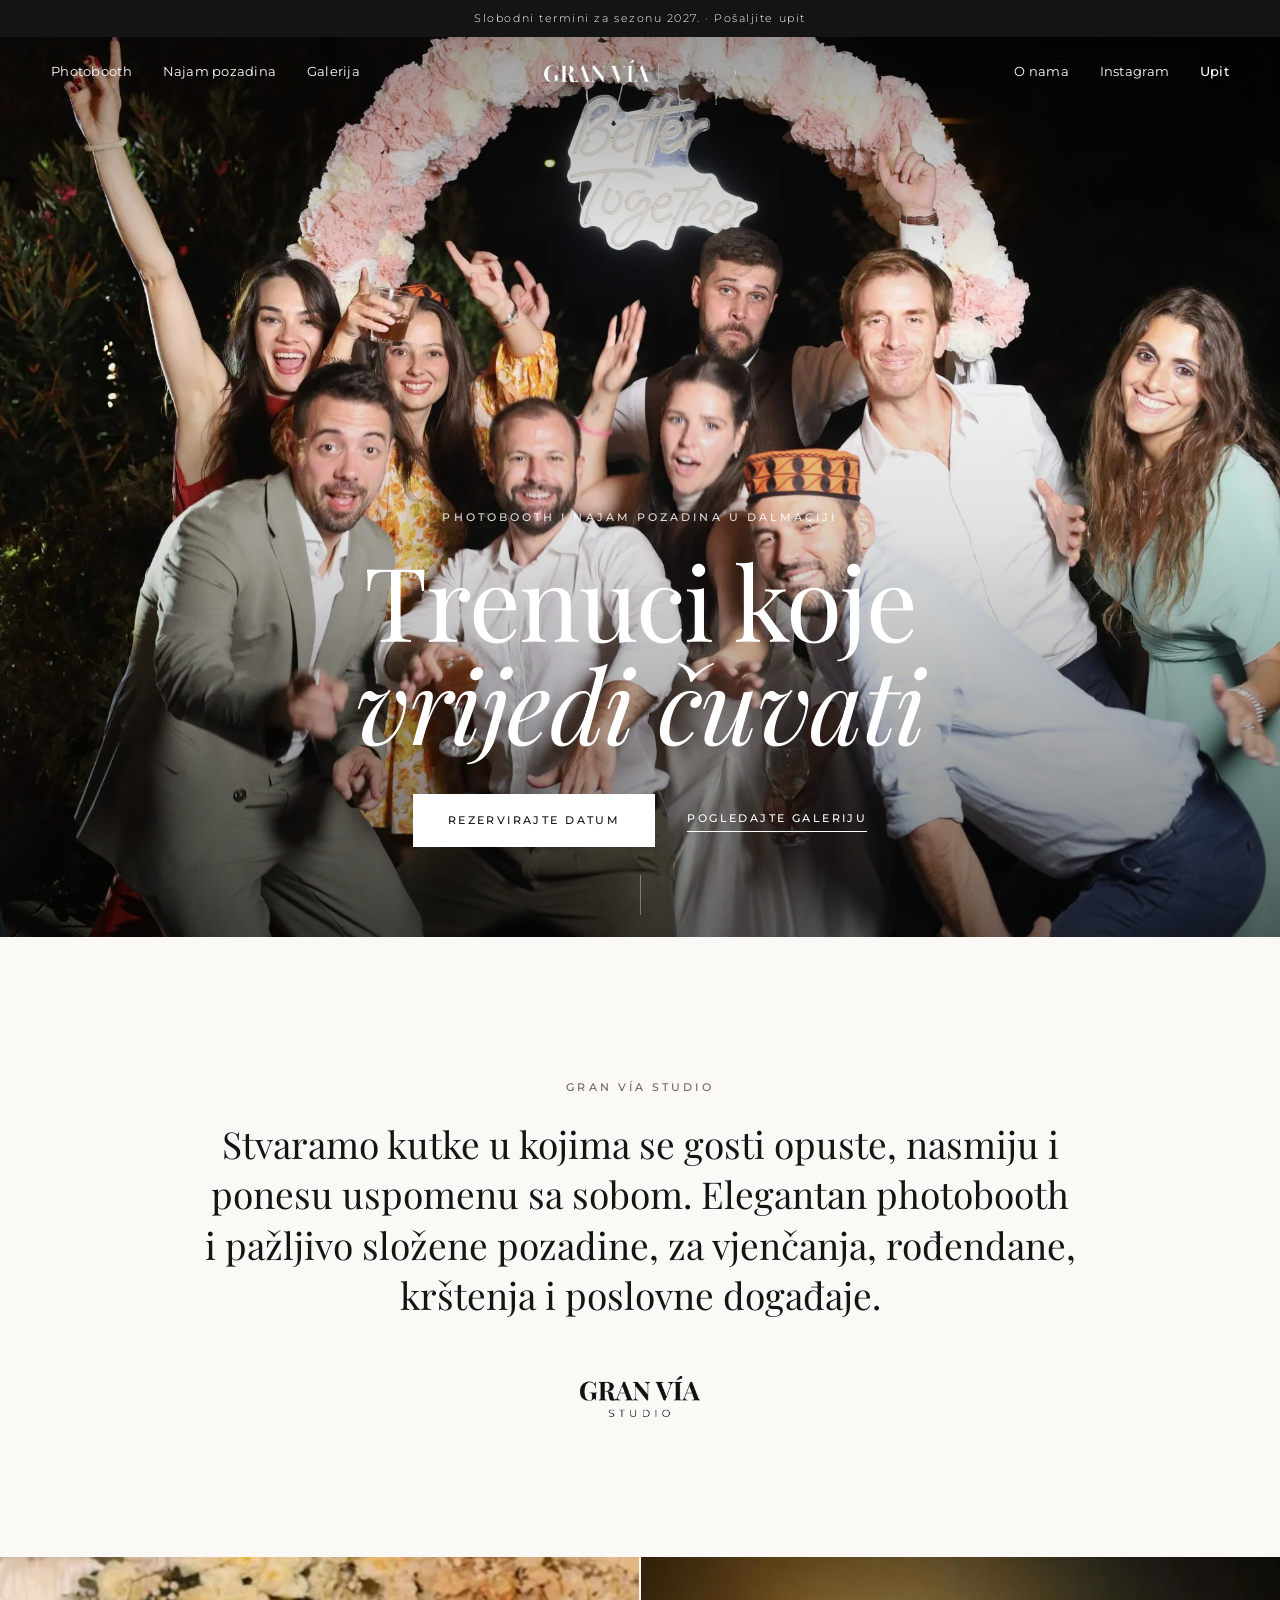
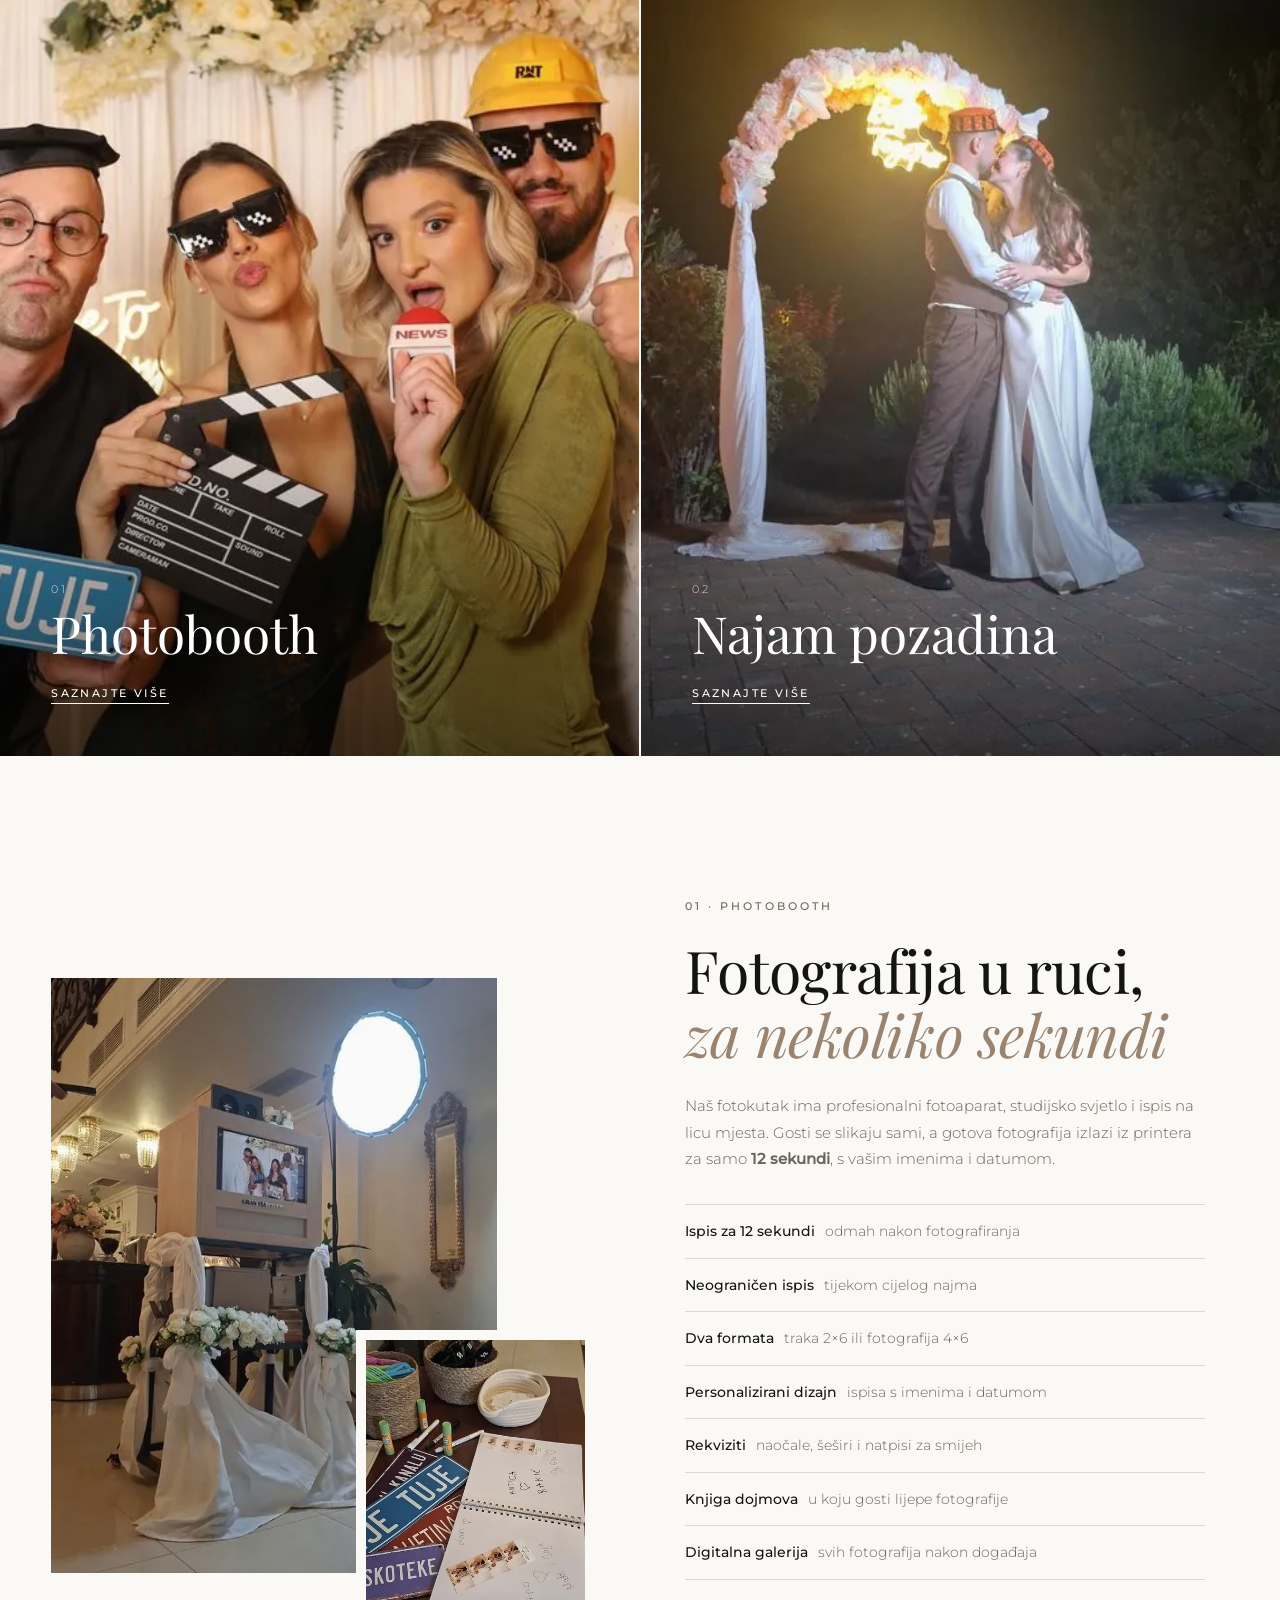
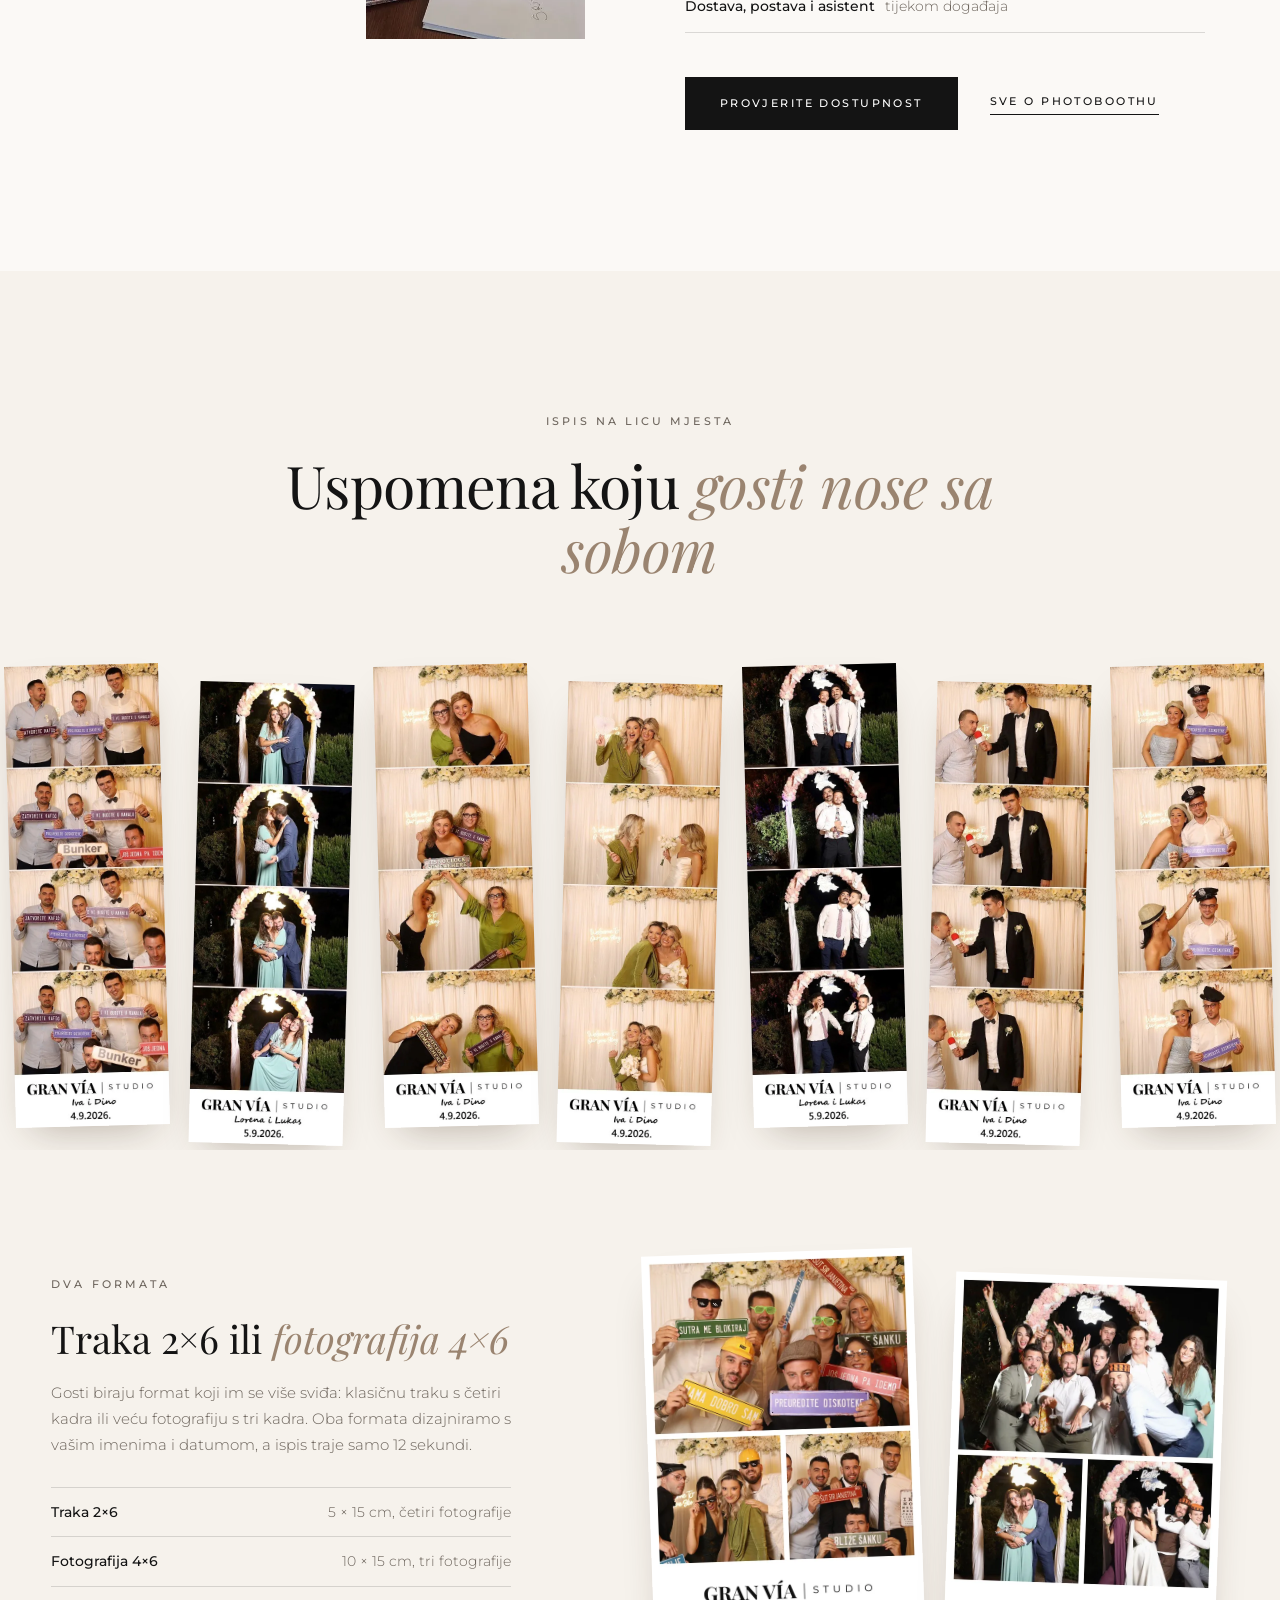
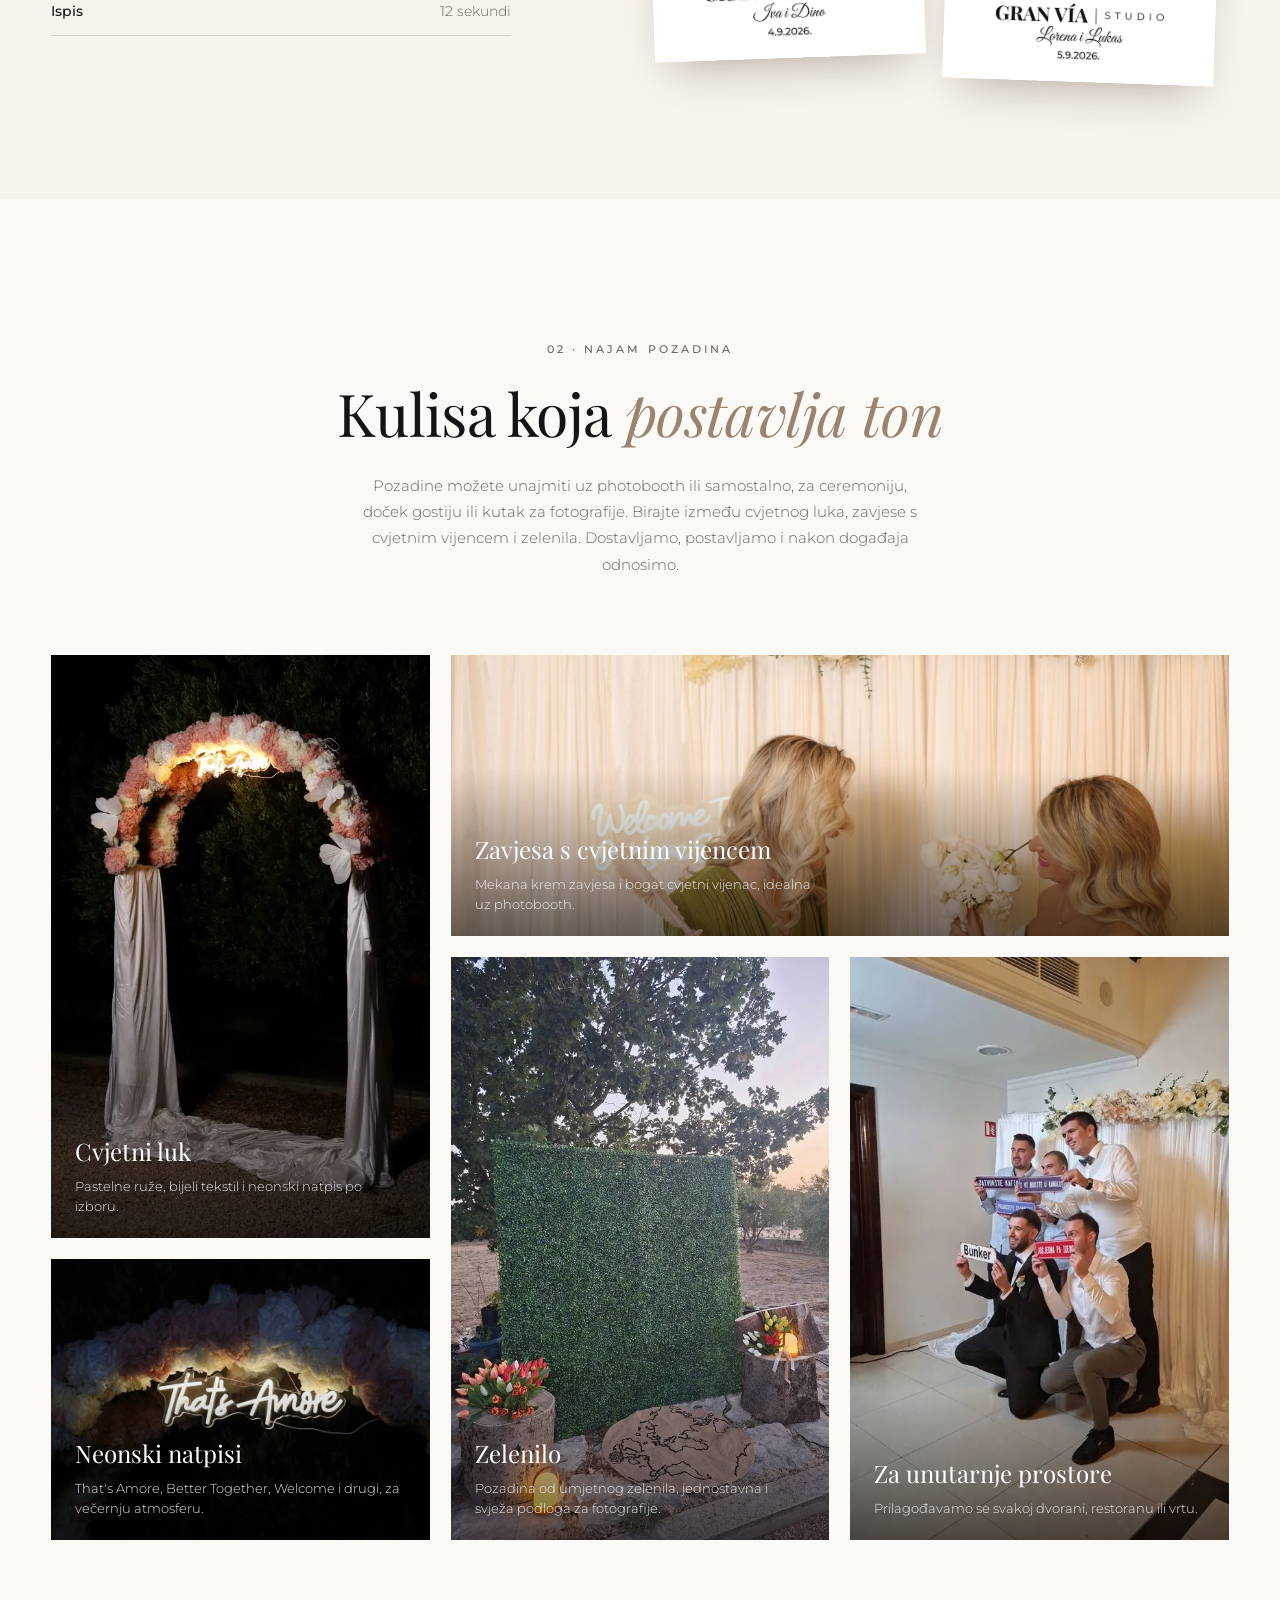
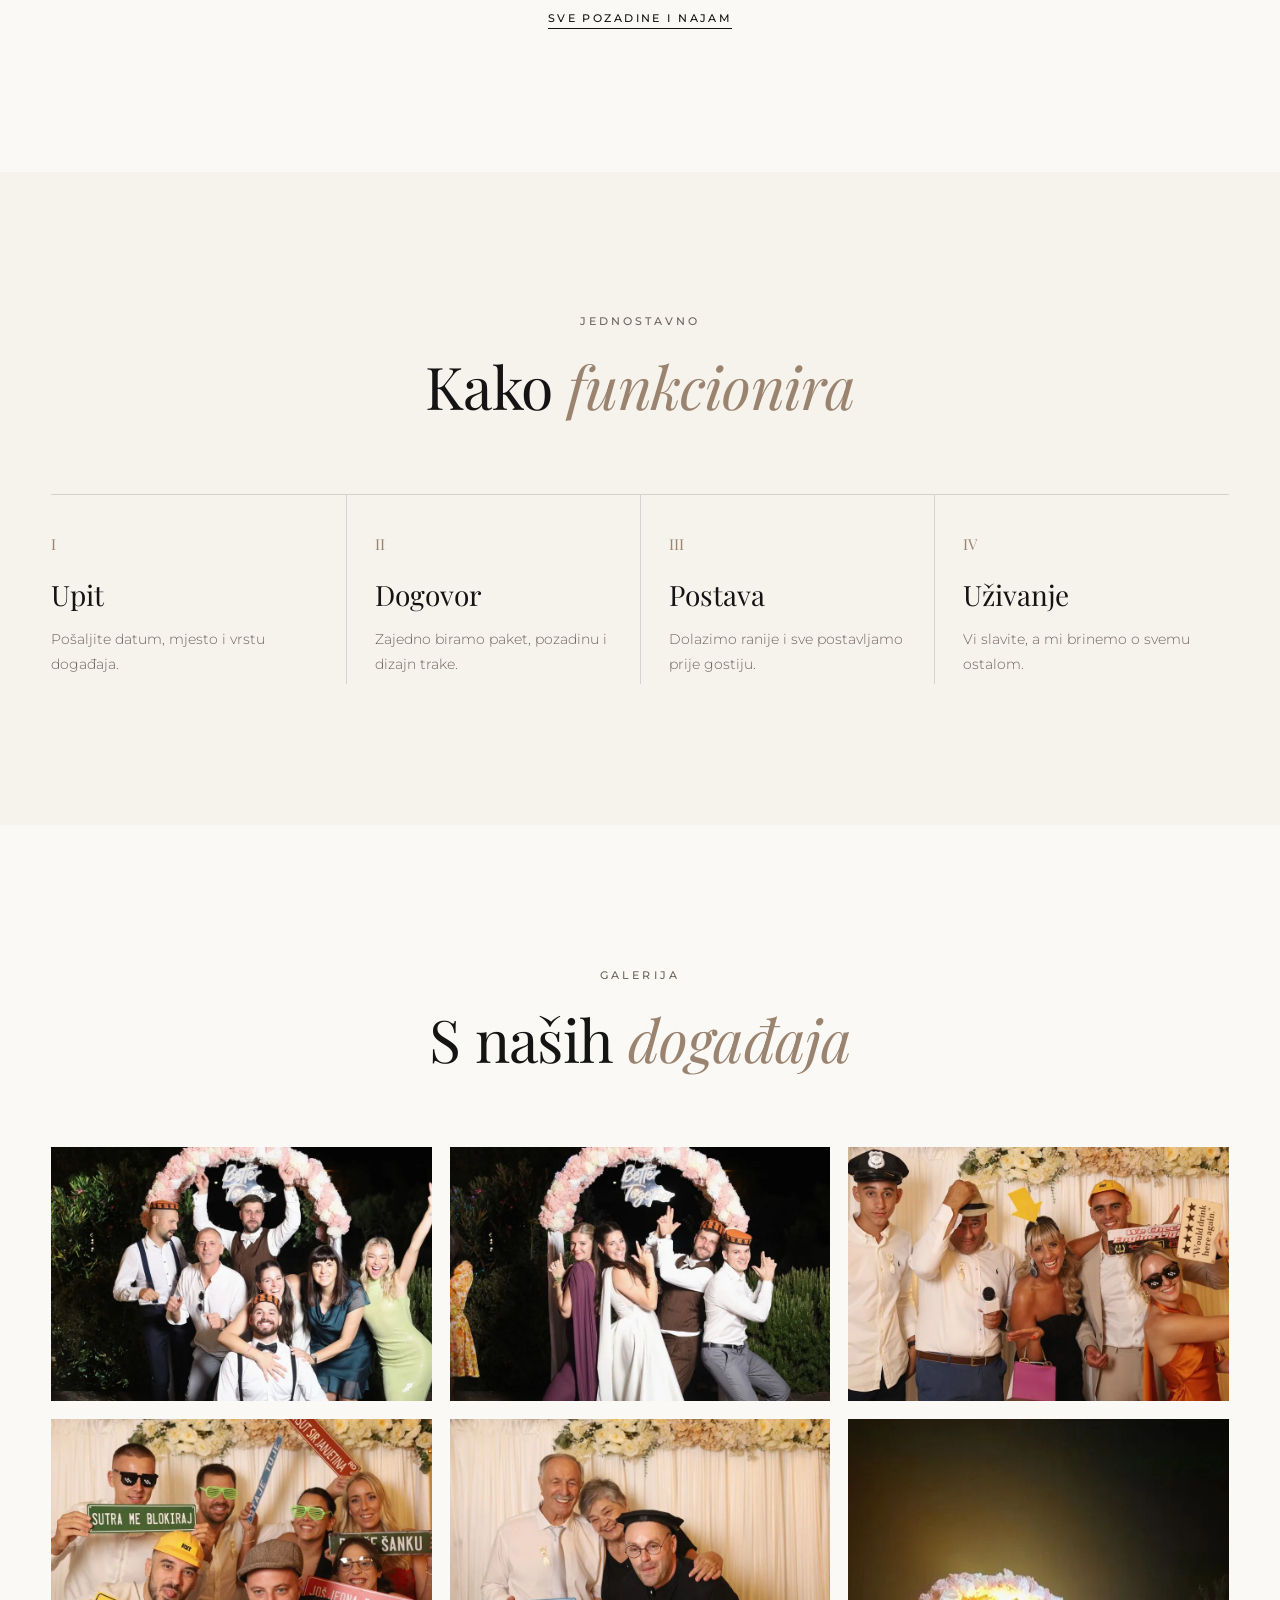
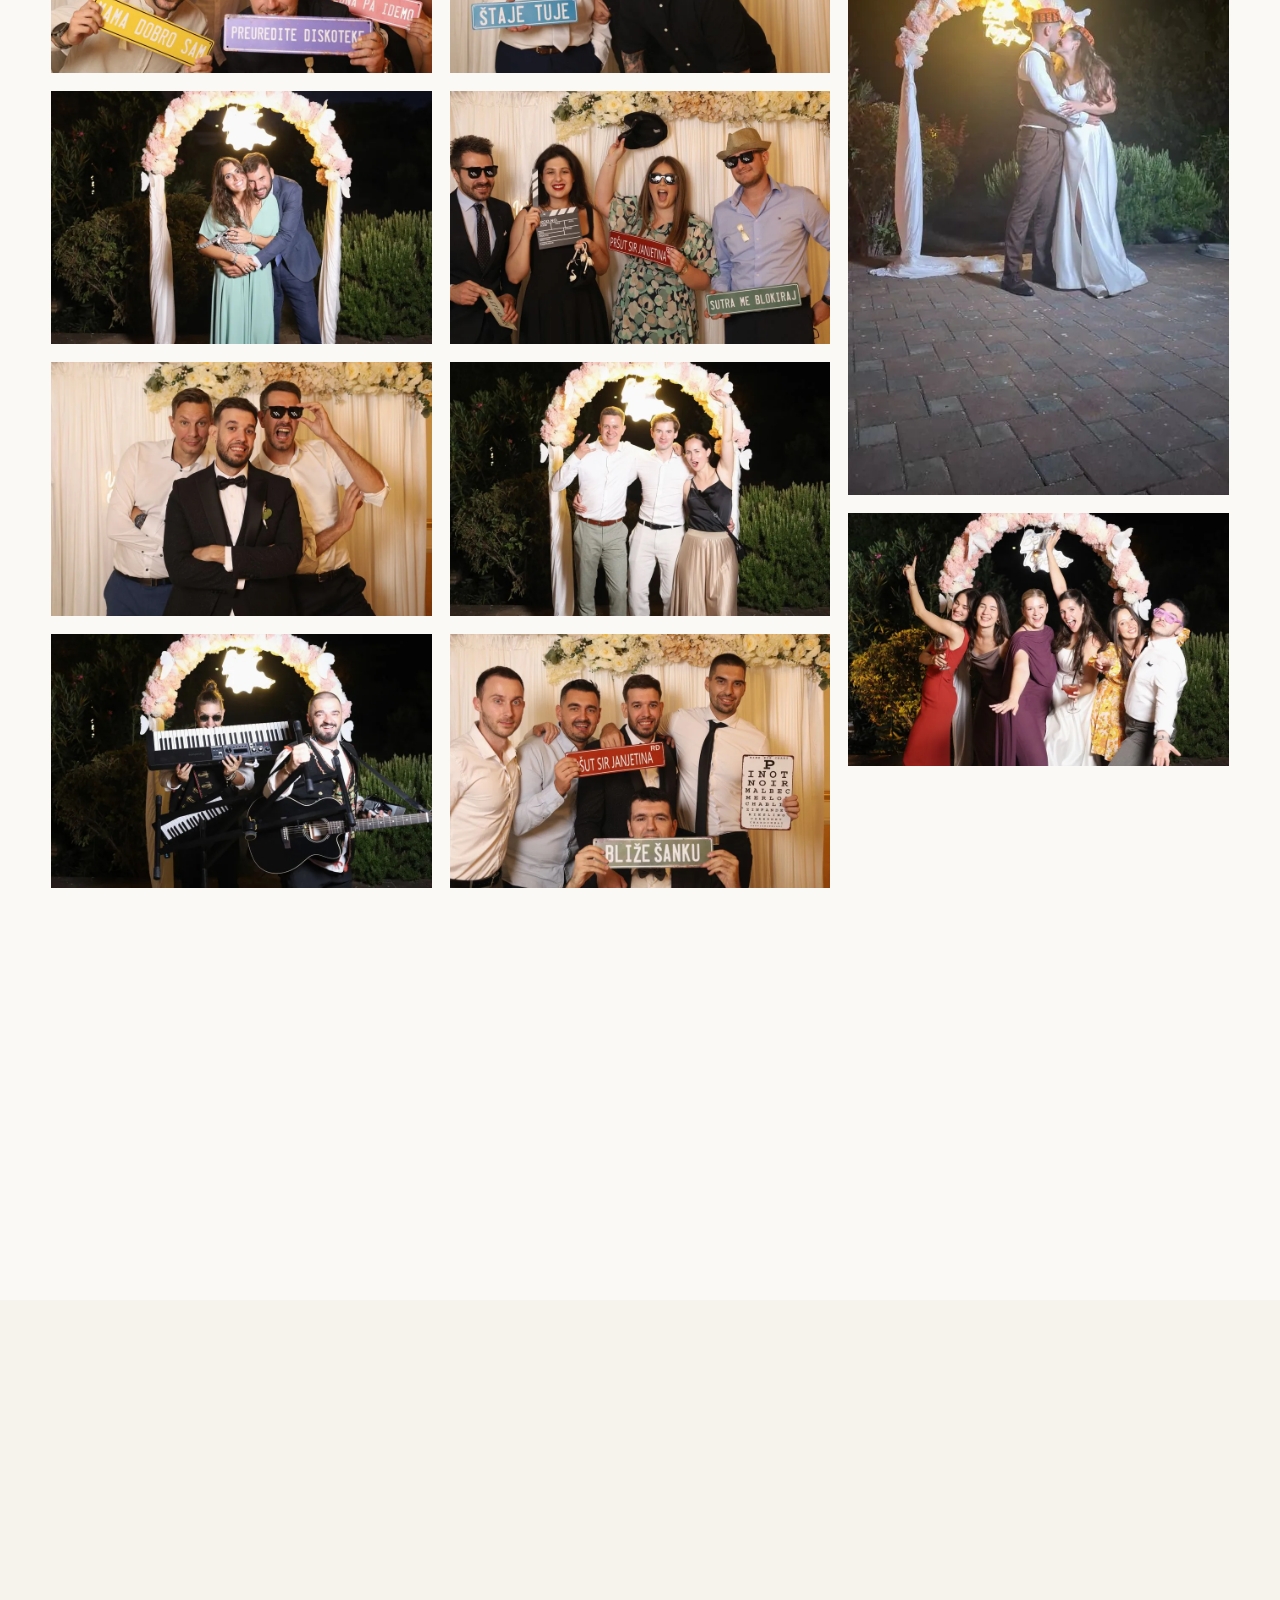
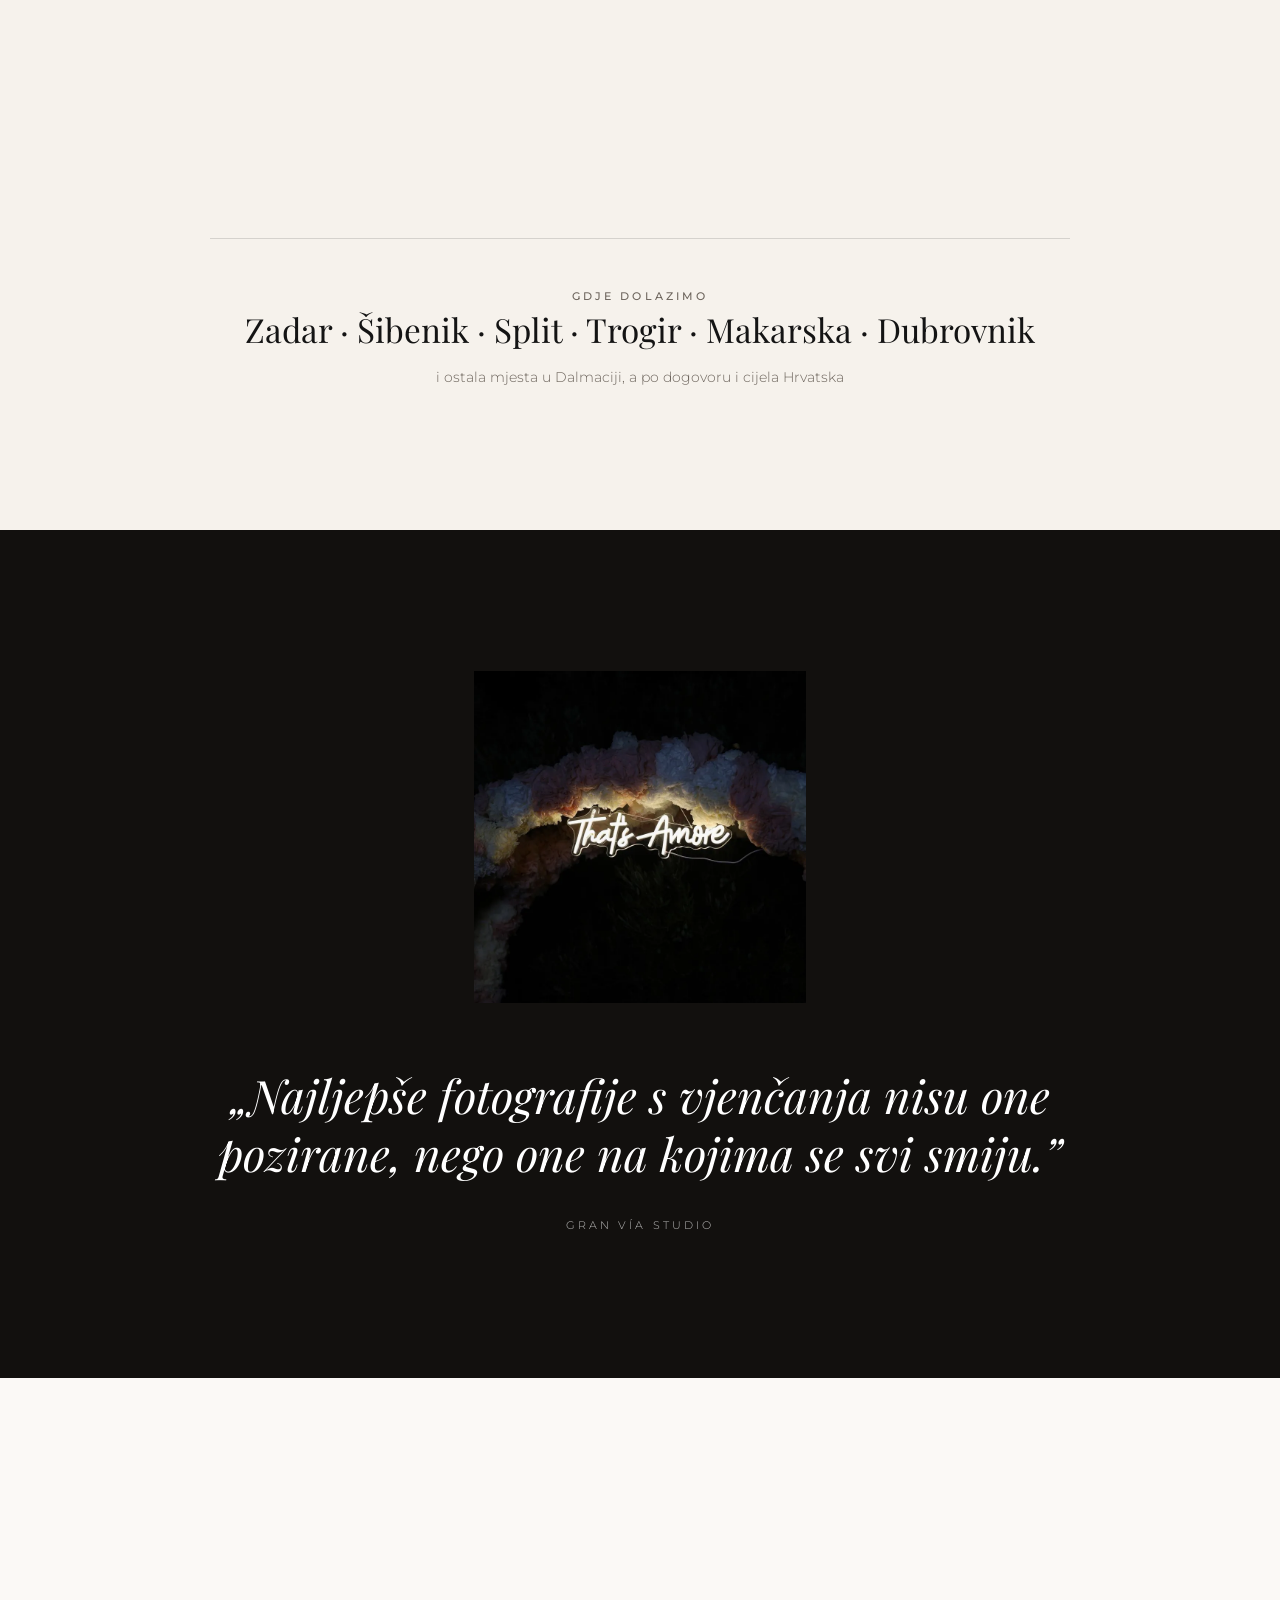
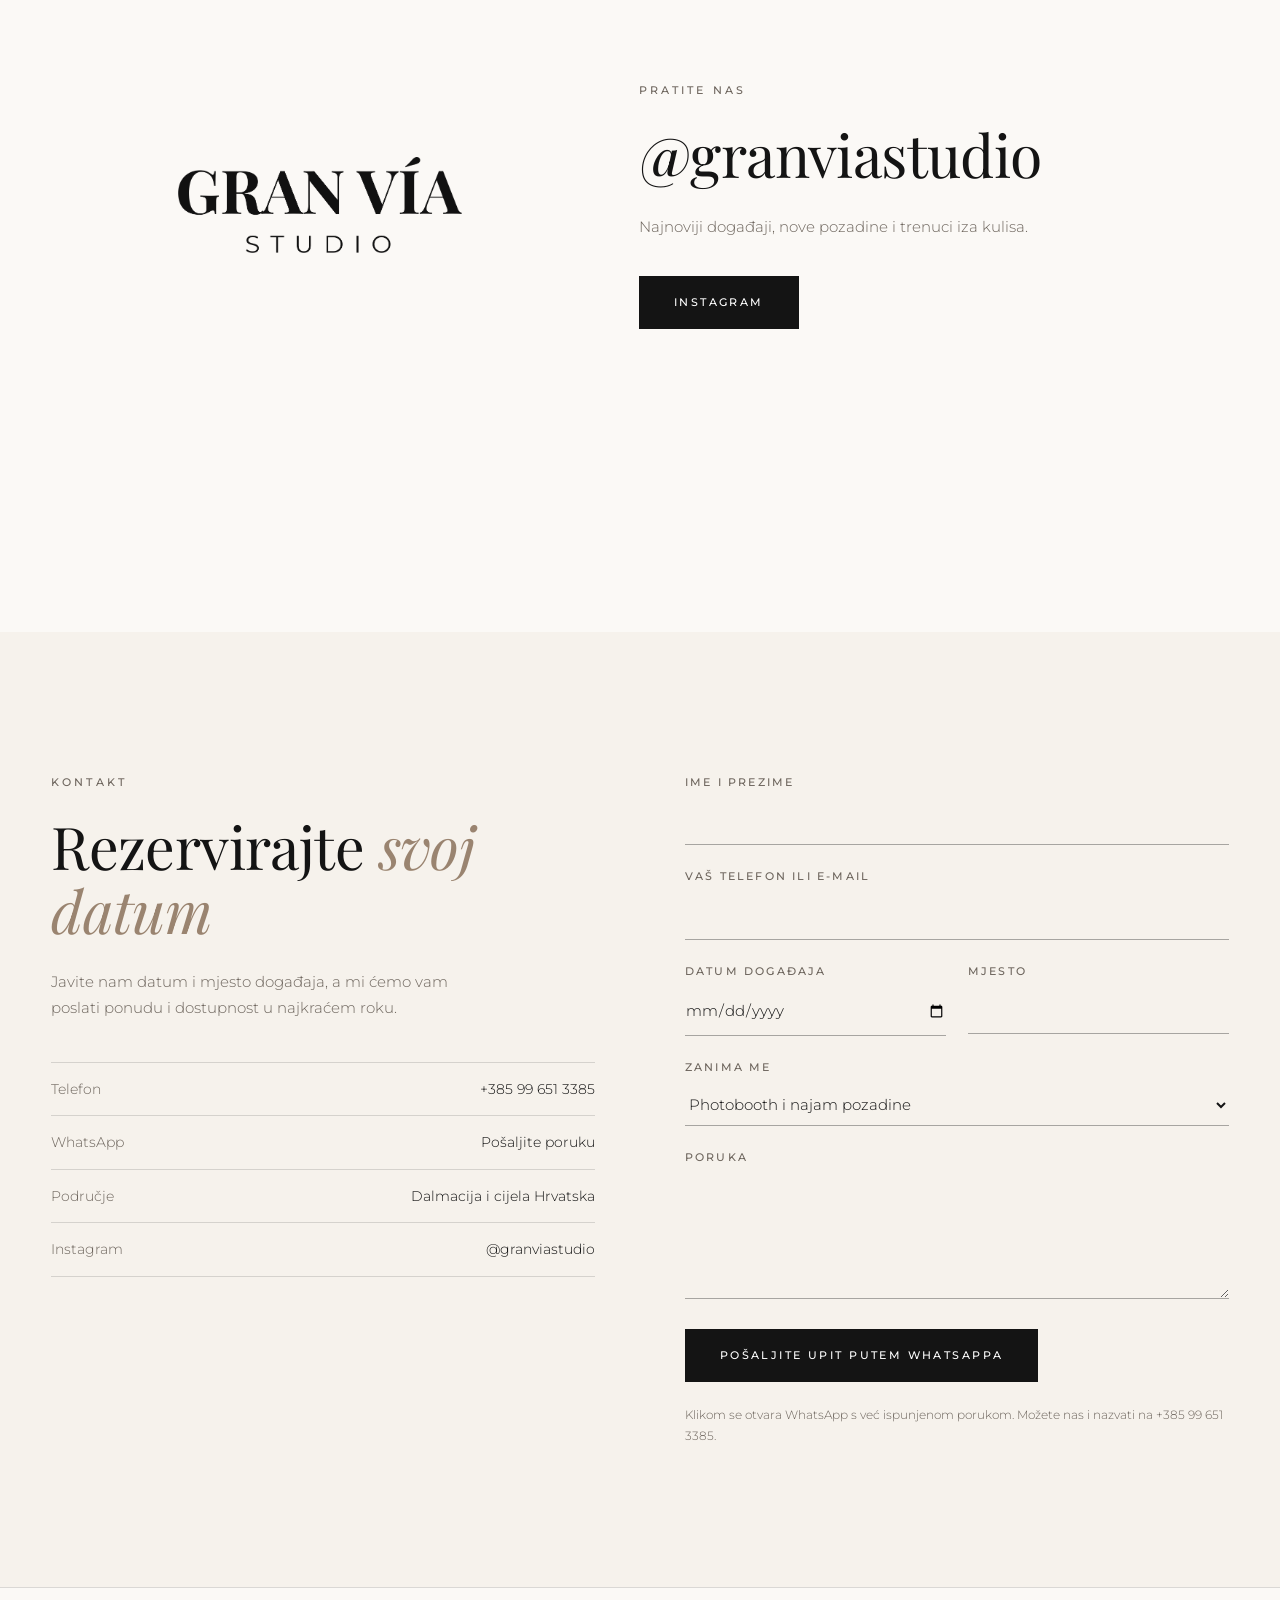
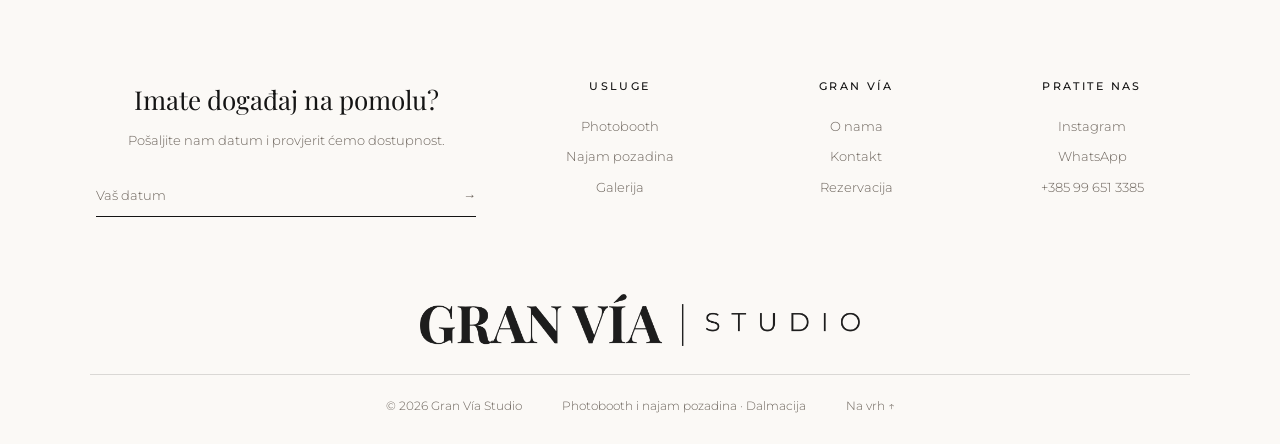
==== index.html @ 4a8e6f60 "Add photobooth and backdrop rental pages, about section and Dalmatia service area Co-Authored-By: Cl" ====
<!doctype html>
<html lang="hr">
<head>
  <meta charset="utf-8">
  <meta name="viewport" content="width=device-width, initial-scale=1">
  <title>Gran Vía Studio · Photobooth i najam pozadina za vjenčanja</title>
  <meta name="description" content="Photobooth (fotokutak) s ispisom fotografija za 12 sekundi i najam elegantnih pozadina za vjenčanja i događaje. Šibenik, Split, Zadar i cijela Dalmacija.">
  <link rel="canonical" href="https://granviastudio.com.hr/">
  <meta property="og:type" content="website">
  <meta property="og:site_name" content="Gran Vía Studio">
  <meta property="og:locale" content="hr_HR">
  <meta property="og:url" content="https://granviastudio.com.hr/">
  <meta property="og:title" content="Gran Vía Studio · Photobooth i najam pozadina">
  <meta property="og:description" content="Photobooth i najam elegantnih pozadina za vjenčanja i događaje.">
  <meta property="og:image" content="https://granviastudio.com.hr/img/hero-luk-ekipa.jpg">
  <meta property="og:image:width" content="2000">
  <meta property="og:image:height" content="1333">
  <meta property="og:image:alt" content="Gosti se fotografiraju ispod cvjetnog luka">
  <meta name="twitter:card" content="summary_large_image">
  <meta name="theme-color" content="#f6f2ec">
  <link rel="icon" type="image/png" href="img/favicon.png">
  <link rel="apple-touch-icon" href="img/favicon.png">
  <link rel="preload" as="image" href="img/hero-luk-ekipa.webp" media="(min-width: 761px)" fetchpriority="high">
  <link rel="preload" as="image" href="img/hero-luk-ekipa-m.webp" media="(max-width: 760px)" fetchpriority="high">
  <link rel="preload" as="font" type="font/woff2" href="fonts/playfair-display-latin.woff2" crossorigin>
  <link rel="preload" as="font" type="font/woff2" href="fonts/montserrat-latin.woff2" crossorigin>
  <link rel="stylesheet" href="css/style.css">
  <script type="application/ld+json">
  {
    "@context": "https://schema.org",
    "@graph": [
      {
        "@type": "LocalBusiness",
        "@id": "https://granviastudio.com.hr/#business",
        "name": "Gran Vía Studio",
        "description": "Photobooth s trenutnim ispisom fotografija i najam pozadina za vjenčanja, rođendane, krštenja i poslovne događaje.",
        "url": "https://granviastudio.com.hr/",
        "logo": "https://granviastudio.com.hr/img/logo-stack.png",
        "image": "https://granviastudio.com.hr/img/hero-luk-ekipa.jpg",
        "telephone": "+385996513385",
        "address": { "@type": "PostalAddress", "addressCountry": "HR" },
        "areaServed": [
          { "@type": "AdministrativeArea", "name": "Dalmacija" },
          { "@type": "City", "name": "Zadar" },
          { "@type": "City", "name": "Šibenik" },
          { "@type": "City", "name": "Split" },
          { "@type": "City", "name": "Trogir" },
          { "@type": "City", "name": "Makarska" },
          { "@type": "City", "name": "Dubrovnik" },
          { "@type": "Country", "name": "Hrvatska" }
        ],
        "sameAs": ["https://www.instagram.com/granviastudio/"],
        "hasOfferCatalog": {
          "@type": "OfferCatalog",
          "name": "Usluge",
          "itemListElement": [
            { "@type": "Offer", "itemOffered": { "@id": "https://granviastudio.com.hr/photobooth/#service", "@type": "Service", "name": "Photobooth", "url": "https://granviastudio.com.hr/photobooth/", "description": "Photobooth s ispisom fotografija za 12 sekundi, rekvizitima, knjigom dojmova i digitalnom galerijom." } },
            { "@type": "Offer", "itemOffered": { "@id": "https://granviastudio.com.hr/najam-pozadina/#service", "@type": "Service", "name": "Najam pozadina", "url": "https://granviastudio.com.hr/najam-pozadina/", "description": "Najam cvjetnog luka, zavjese s cvjetnim vijencem, zelenila i neonskih natpisa, s dostavom i postavom." } }
          ]
        }
      },
      {
        "@type": "WebSite",
        "@id": "https://granviastudio.com.hr/#website",
        "url": "https://granviastudio.com.hr/",
        "name": "Gran Vía Studio",
        "inLanguage": "hr",
        "publisher": { "@id": "https://granviastudio.com.hr/#business" }
      }
    ]
  }
  </script>
</head>
<body>

  <div class="announce">
    <a href="#kontakt">Slobodni termini za sezonu 2027. · Pošaljite upit</a>
  </div>

  <header class="site-header" id="top">
    <nav class="nav nav--left" aria-label="Glavni izbornik">
      <a href="photobooth/">Photobooth</a>
      <a href="najam-pozadina/">Najam pozadina</a>
      <a href="#galerija">Galerija</a>
    </nav>

    <button class="menu-toggle" aria-expanded="false" aria-controls="mobile-menu">Izbornik</button>

    <a href="#top" class="brand" aria-label="Gran Vía Studio, na početak">
      <img src="img/logo-line.png" alt="Gran Vía Studio" class="brand__dark" width="1600" height="187">
      <img src="img/logo-line-white.png" alt="" class="brand__light" width="1600" height="187">
    </a>

    <nav class="nav nav--right" aria-label="Dodatni izbornik">
      <a href="#o-nama">O nama</a>
      <a href="https://www.instagram.com/granviastudio/" target="_blank" rel="noopener">Instagram</a>
      <a href="#kontakt" class="nav__cta">Upit</a>
    </nav>
    <a href="#kontakt" class="mobile-cta">Upit</a>
  </header>

  <div class="mobile-menu" id="mobile-menu" hidden>
    <nav aria-label="Mobilni izbornik">
      <a href="photobooth/">Photobooth</a>
      <a href="najam-pozadina/">Najam pozadina</a>
      <a href="#galerija">Galerija</a>
      <a href="#o-nama">O nama</a>
      <a href="#kontakt">Kontakt</a>
    </nav>
    <div class="mobile-menu__foot">
      <a href="https://www.instagram.com/granviastudio/" target="_blank" rel="noopener">Instagram</a>
      <a href="tel:+385996513385">+385 99 651 3385</a>
    </div>
  </div>

  <main>

    <section class="hero" aria-label="Uvod">
      <div class="hero__slides" aria-hidden="true">
        <div class="hero__slide hero__slide--1 is-active"></div>
        <div class="hero__slide hero__slide--2"></div>
        <div class="hero__slide hero__slide--3"></div>
      </div>
      <div class="hero__content">
        <h1 class="eyebrow eyebrow--light">Photobooth i najam pozadina u Dalmaciji</h1>
        <p class="hero__title">Trenuci koje<br><em>vrijedi čuvati</em></p>
        <div class="hero__actions">
          <a href="#kontakt" class="btn btn--light">Rezervirajte datum</a>
          <a href="#galerija" class="link-underline link-underline--light">Pogledajte galeriju</a>
        </div>
      </div>
      <a href="#uvod" class="hero__scroll" aria-label="Pomakni se dolje"><span></span></a>
    </section>

    <section class="intro section" id="uvod">
      <p class="eyebrow reveal">Gran Vía Studio</p>
      <p class="intro__lead reveal">Stvaramo kutke u kojima se gosti opuste, nasmiju i ponesu uspomenu sa sobom. Elegantan photobooth i pažljivo složene pozadine, za vjenčanja, rođendane, krštenja i poslovne događaje.</p>
      <img src="img/logo-stack.png" alt="" class="intro__mark reveal" width="779" height="265">
    </section>

    <section class="tiles" aria-label="Usluge">
      <a href="photobooth/" class="tile reveal">
        <div class="tile__img"><img width="900" height="600" src="img/photobooth-rekviziti-1-sm.webp" srcset="img/photobooth-rekviziti-1-sm.webp 900w, img/photobooth-rekviziti-1.webp 2000w" sizes="(max-width: 760px) 100vw, 50vw" alt="Gosti s rekvizitima ispred cvjetne zavjese" loading="lazy"></div>
        <div class="tile__label"><span class="tile__num">01</span><h2>Photobooth</h2><span class="link-underline">Saznajte više</span></div>
      </a>
      <a href="najam-pozadina/" class="tile reveal">
        <div class="tile__img"><img width="507" height="900" src="img/backdrop-luk-mladenci-sm.webp" srcset="img/backdrop-luk-mladenci-sm.webp 900w, img/backdrop-luk-mladenci.webp 2000w" sizes="(max-width: 760px) 100vw, 50vw" alt="Mladenci ispod cvjetnog luka" loading="lazy"></div>
        <div class="tile__label"><span class="tile__num">02</span><h2>Najam pozadina</h2><span class="link-underline">Saznajte više</span></div>
      </a>
    </section>

    <section class="split section" id="photobooth">
      <div class="split__media reveal">
        <img width="507" height="900" src="img/photobooth-postav-sm.webp" srcset="img/photobooth-postav-sm.webp 900w, img/photobooth-postav.webp 2000w" sizes="(max-width: 900px) 100vw, 45vw" alt="Photobooth postavljen u dvorani uz bijelu zavjesu i cvijeće" loading="lazy">
        <img width="415" height="900" src="img/photobooth-knjiga-dojmova-sm.webp" class="split__inset" alt="Knjiga dojmova s nalijepljenim fotografijama" loading="lazy">
      </div>
      <div class="split__text reveal">
        <p class="eyebrow">01 · Photobooth</p>
        <h2 class="h2">Fotografija u ruci,<br><em>za nekoliko sekundi</em></h2>
        <p>Naš fotokutak ima profesionalni fotoaparat, studijsko svjetlo i ispis na licu mjesta. Gosti se slikaju sami, a gotova fotografija izlazi iz printera za samo <strong>12 sekundi</strong>, s vašim imenima i datumom.</p>
        <ul class="features">
          <li><span>Ispis za 12 sekundi</span> odmah nakon fotografiranja</li>
          <li><span>Neograničen ispis</span> tijekom cijelog najma</li>
          <li><span>Dva formata</span> traka 2×6 ili fotografija 4×6</li>
          <li><span>Personalizirani dizajn</span> ispisa s imenima i datumom</li>
          <li><span>Rekviziti</span> naočale, šeširi i natpisi za smijeh</li>
          <li><span>Knjiga dojmova</span> u koju gosti lijepe fotografije</li>
          <li><span>Digitalna galerija</span> svih fotografija nakon događaja</li>
          <li><span>Dostava, postava i asistent</span> tijekom događaja</li>
        </ul>
        <div class="split__actions">
          <a href="#kontakt" class="btn">Provjerite dostupnost</a>
          <a href="photobooth/" class="link-underline">Sve o photoboothu</a>
        </div>
      </div>
    </section>

    <section class="strips section section--tint" aria-labelledby="strips-title">
      <div class="section-head reveal">
        <p class="eyebrow">Ispis na licu mjesta</p>
        <h2 class="h2" id="strips-title">Uspomena koju <em>gosti nose sa sobom</em></h2>
      </div>
      <div class="strips__track" tabindex="0" aria-label="Primjeri foto traka">
        <img src="img/traka-1.webp" alt="Foto traka s gostima i natpisima" loading="lazy" width="400" height="1200">
        <img src="img/traka-8.webp" alt="Foto traka para ispod cvjetnog luka" loading="lazy" width="400" height="1200">
        <img src="img/traka-2.webp" alt="Foto traka dviju prijateljica" loading="lazy" width="400" height="1200">
        <img src="img/traka-3.webp" alt="Foto traka s mladenkom" loading="lazy" width="400" height="1200">
        <img src="img/traka-9.webp" alt="Foto traka dvojice prijatelja ispod cvjetnog luka" loading="lazy" width="400" height="1200">
        <img src="img/traka-5.webp" alt="Foto traka s mladoženjom" loading="lazy" width="400" height="1200">
        <img src="img/traka-7.webp" alt="Foto traka s policijskom kapom" loading="lazy" width="400" height="1200">
      </div>

      <div class="formats">
        <div class="formats__text reveal">
          <p class="eyebrow">Dva formata</p>
          <h3 class="formats__title">Traka 2×6 ili <em>fotografija 4×6</em></h3>
          <p>Gosti biraju format koji im se više sviđa: klasičnu traku s četiri kadra ili veću fotografiju s tri kadra. Oba formata dizajniramo s vašim imenima i datumom, a ispis traje samo 12 sekundi.</p>
          <dl class="formats__list">
            <div><dt>Traka 2×6</dt><dd>5 × 15 cm, četiri fotografije</dd></div>
            <div><dt>Fotografija 4×6</dt><dd>10 × 15 cm, tri fotografije</dd></div>
            <div><dt>Ispis</dt><dd>12 sekundi</dd></div>
          </dl>
        </div>
        <div class="formats__prints reveal">
          <img src="img/ispis-4x6-1-sm.webp" srcset="img/ispis-4x6-1-sm.webp 600w, img/ispis-4x6-1.webp 1200w" sizes="(max-width: 900px) 46vw, 23vw" alt="Primjer 4×6 ispisa s gostima i natpisima" loading="lazy" width="1200" height="1800">
          <img src="img/ispis-4x6-2-sm.webp" srcset="img/ispis-4x6-2-sm.webp 600w, img/ispis-4x6-2.webp 1200w" sizes="(max-width: 900px) 46vw, 23vw" alt="Primjer 4×6 ispisa s večernjeg događaja" loading="lazy" width="1200" height="1800">
        </div>
      </div>
    </section>

    <section class="backdrops section" id="najam-pozadina">
      <div class="section-head reveal">
        <p class="eyebrow">02 · Najam pozadina</p>
        <h2 class="h2">Kulisa koja <em>postavlja ton</em></h2>
        <p class="section-head__sub">Pozadine možete unajmiti uz photobooth ili samostalno, za ceremoniju, doček gostiju ili kutak za fotografije. Birajte između cvjetnog luka, zavjese s cvjetnim vijencem i zelenila. Dostavljamo, postavljamo i nakon događaja odnosimo.</p>
      </div>

      <div class="bd-grid">
        <figure class="bd bd--tall reveal">
          <img width="600" height="900" src="img/backdrop-cvjetni-luk-sm.webp" srcset="img/backdrop-cvjetni-luk-sm.webp 900w, img/backdrop-cvjetni-luk.webp 2000w" sizes="(max-width: 760px) 100vw, 33vw" alt="Cvjetni luk s bijelim tekstilom i svjetlećim natpisom That's Amore" loading="lazy">
          <figcaption><h3>Cvjetni luk</h3><p>Pastelne ruže, bijeli tekstil i neonski natpis po izboru.</p></figcaption>
        </figure>
        <figure class="bd reveal">
          <img width="900" height="600" src="img/backdrop-welcome-sm.webp" srcset="img/backdrop-welcome-sm.webp 900w, img/backdrop-welcome.webp 2000w" sizes="(max-width: 760px) 100vw, 33vw" alt="Bijela zavjesa s cvjetnim vijencem i natpisom Welcome" loading="lazy">
          <figcaption><h3>Zavjesa s cvjetnim vijencem</h3><p>Mekana krem zavjesa i bogat cvjetni vijenac, idealna uz photobooth.</p></figcaption>
        </figure>
        <figure class="bd reveal">
          <img width="900" height="900" src="img/backdrop-thats-amore-sm.webp" srcset="img/backdrop-thats-amore-sm.webp 900w, img/backdrop-thats-amore.webp 2000w" sizes="(max-width: 760px) 100vw, 33vw" alt="Neonski natpis That's Amore na cvjetnoj pozadini noću" loading="lazy">
          <figcaption><h3>Neonski natpisi</h3><p>That's Amore, Better Together, Welcome i drugi, za večernju atmosferu.</p></figcaption>
        </figure>
        <figure class="bd bd--tall reveal">
          <img width="507" height="900" src="img/backdrop-zavjesa-cvijece-sm.webp" srcset="img/backdrop-zavjesa-cvijece-sm.webp 900w, img/backdrop-zavjesa-cvijece.webp 2000w" sizes="(max-width: 760px) 100vw, 33vw" alt="Gosti ispred bijele zavjese s cvijećem u dvorani" loading="lazy">
          <figcaption><h3>Za unutarnje prostore</h3><p>Prilagođavamo se svakoj dvorani, restoranu ili vrtu.</p></figcaption>
        </figure>
        <figure class="bd bd--wide reveal">
          <img width="675" height="900" src="img/backdrop-zelenilo-sm.webp" srcset="img/backdrop-zelenilo-sm.webp 900w, img/backdrop-zelenilo.webp 2000w" sizes="(max-width: 760px) 100vw, 66vw" alt="Zid od umjetnog zelenila s tulipanima i lampionima na panjevima" loading="lazy">
          <figcaption><h3>Zelenilo</h3><p>Pozadina od umjetnog zelenila, jednostavna i svježa podloga za fotografije.</p></figcaption>
        </figure>
      </div>
      <p class="more reveal"><a href="najam-pozadina/" class="link-underline">Sve pozadine i najam</a></p>
    </section>

    <section class="steps section section--tint" aria-labelledby="steps-title">
      <div class="section-head reveal">
        <p class="eyebrow">Jednostavno</p>
        <h2 class="h2" id="steps-title">Kako <em>funkcionira</em></h2>
      </div>
      <ol class="steps__list">
        <li class="reveal"><span class="steps__n">I</span><h3>Upit</h3><p>Pošaljite datum, mjesto i vrstu događaja.</p></li>
        <li class="reveal"><span class="steps__n">II</span><h3>Dogovor</h3><p>Zajedno biramo paket, pozadinu i dizajn trake.</p></li>
        <li class="reveal"><span class="steps__n">III</span><h3>Postava</h3><p>Dolazimo ranije i sve postavljamo prije gostiju.</p></li>
        <li class="reveal"><span class="steps__n">IV</span><h3>Uživanje</h3><p>Vi slavite, a mi brinemo o svemu ostalom.</p></li>
      </ol>
    </section>

    <section class="gallery section" id="galerija">
      <div class="section-head reveal">
        <p class="eyebrow">Galerija</p>
        <h2 class="h2">S naših <em>događaja</em></h2>
      </div>
      <div class="masonry">
        <a href="img/galerija-luk-ekipa-2.webp" class="m-item reveal"><img width="900" height="600" src="img/galerija-luk-ekipa-2-sm.webp" alt="Veselo društvo ispod cvjetnog luka" loading="lazy"></a>
        <a href="img/galerija-rekviziti-2.webp" class="m-item reveal"><img width="900" height="600" src="img/galerija-rekviziti-2-sm.webp" alt="Prijatelji s natpisima i naočalama" loading="lazy"></a>
        <a href="img/galerija-luk-par.webp" class="m-item reveal"><img width="900" height="600" src="img/galerija-luk-par-sm.webp" alt="Par u zagrljaju ispod luka" loading="lazy"></a>
        <a href="img/galerija-mladozenja.webp" class="m-item reveal"><img width="900" height="600" src="img/galerija-mladozenja-sm.webp" alt="Mladoženja s prijateljima" loading="lazy"></a>
        <a href="img/galerija-glazbenici.webp" class="m-item reveal"><img width="900" height="600" src="img/galerija-glazbenici-sm.webp" alt="Glazbenici s instrumentima ispod luka" loading="lazy"></a>
        <a href="img/galerija-rekviziti-3.webp" class="m-item reveal"><img width="900" height="600" src="img/galerija-rekviziti-3-sm.webp" alt="Četvero prijatelja s rekvizitima" loading="lazy"></a>
        <a href="img/galerija-luk-mladenka.webp" class="m-item reveal"><img width="900" height="600" src="img/galerija-luk-mladenka-sm.webp" alt="Mladenka s prijateljima ispod luka" loading="lazy"></a>
        <a href="img/galerija-obitelj.webp" class="m-item reveal"><img width="900" height="600" src="img/galerija-obitelj-sm.webp" alt="Obitelj s natpisom Štaje tuje" loading="lazy"></a>
        <a href="img/galerija-rekviziti-4.webp" class="m-item reveal"><img width="900" height="600" src="img/galerija-rekviziti-4-sm.webp" alt="Gosti s klapom i šeširima" loading="lazy"></a>
        <a href="img/galerija-luk-trojka.webp" class="m-item reveal"><img width="900" height="600" src="img/galerija-luk-trojka-sm.webp" alt="Troje prijatelja ispod luka" loading="lazy"></a>
        <a href="img/galerija-rekviziti-5.webp" class="m-item reveal"><img width="900" height="600" src="img/galerija-rekviziti-5-sm.webp" alt="Prijatelji s natpisom Bliže šanku" loading="lazy"></a>
        <a href="img/galerija-luk-ekipa-3.webp" class="m-item reveal"><img width="900" height="600" src="img/galerija-luk-ekipa-3-sm.webp" alt="Društvo poziraju ispod luka" loading="lazy"></a>
        <a href="img/galerija-rekviziti-6.webp" class="m-item reveal"><img width="900" height="600" src="img/galerija-rekviziti-6-sm.webp" alt="Gosti s kapom i mikrofonom" loading="lazy"></a>
        <a href="img/backdrop-luk-mladenci.webp" class="m-item reveal"><img width="507" height="900" src="img/backdrop-luk-mladenci-sm.webp" alt="Mladenci se ljube ispod luka" loading="lazy"></a>
        <a href="img/galerija-luk-djevojke.webp" class="m-item reveal"><img width="900" height="600" src="img/galerija-luk-djevojke-sm.webp" alt="Djevojke slave ispod luka" loading="lazy"></a>
      </div>
    </section>

    <section class="about section section--tint" id="o-nama" aria-labelledby="o-nama-title">
      <div class="section-head reveal">
        <p class="eyebrow">O nama</p>
        <h2 class="h2" id="o-nama-title">Ekipa koja <em>voli dobre zabave</em></h2>
      </div>
      <div class="about__text reveal">
        <p>Gran Vía Studio je mala ekipa iz Dalmacije. Photobooth i pozadine radimo jer volimo trenutak kad se gosti opuste, zgrabe rekvizite i nasmiju pred kamerom.</p>
        <p>Sve radimo sami: s vama složimo dizajn ispisa s imenima i datumom, dovezemo i postavimo opremu prije dolaska gostiju i ostajemo uz photobooth do kraja događaja. Nakon slavlja sve odnesemo i pošaljemo vam digitalnu galeriju.</p>
      </div>
      <div class="about__places reveal">
        <p class="eyebrow">Gdje dolazimo</p>
        <p class="about__cities">Zadar · Šibenik · Split · Trogir · Makarska · Dubrovnik</p>
        <p class="about__note">i ostala mjesta u Dalmaciji, a po dogovoru i cijela Hrvatska</p>
      </div>
    </section>

    <section class="quote">
      <img src="img/backdrop-thats-amore-sm.webp" width="900" height="900" alt="Neonski natpis That's Amore na cvjetnom luku" class="quote__img reveal" loading="lazy">
      <blockquote class="reveal">
        <p>„Najljepše fotografije s vjenčanja nisu one pozirane, nego one na kojima se svi smiju.”</p>
        <cite>Gran Vía Studio</cite>
      </blockquote>
    </section>

    <section class="insta section">
      <div class="insta__media reveal">
        <img src="img/logo-stack.png" width="779" height="265" alt="Gran Vía Studio logo" loading="lazy">
      </div>
      <div class="insta__text reveal">
        <p class="eyebrow">Pratite nas</p>
        <h2 class="h2">@granviastudio</h2>
        <p>Najnoviji događaji, nove pozadine i trenuci iza kulisa.</p>
        <a href="https://www.instagram.com/granviastudio/" target="_blank" rel="noopener" class="btn">Instagram</a>
      </div>
    </section>

    <section class="contact section section--tint" id="kontakt">
      <div class="contact__intro reveal">
        <p class="eyebrow">Kontakt</p>
        <h2 class="h2">Rezervirajte <em>svoj datum</em></h2>
        <p>Javite nam datum i mjesto događaja, a mi ćemo vam poslati ponudu i dostupnost u najkraćem roku.</p>
        <dl class="contact__list">
          <div><dt>Telefon</dt><dd><a href="tel:+385996513385">+385 99 651 3385</a></dd></div>
          <div><dt>WhatsApp</dt><dd><a href="https://wa.me/385996513385" target="_blank" rel="noopener">Pošaljite poruku</a></dd></div>
          <div><dt>Područje</dt><dd>Dalmacija i cijela Hrvatska</dd></div>
          <div><dt>Instagram</dt><dd><a href="https://www.instagram.com/granviastudio/" target="_blank" rel="noopener">@granviastudio</a></dd></div>
        </dl>
      </div>
      <form class="contact__form reveal" id="upit" data-phone="385996513385">
        <label><span>Ime i prezime</span><input name="ime" required autocomplete="name"></label>
        <label><span>Vaš telefon ili e-mail</span><input name="kontakt" required></label>
        <div class="form-row">
          <label><span>Datum događaja</span><input name="datum" type="date"></label>
          <label><span>Mjesto</span><input name="mjesto"></label>
        </div>
        <label><span>Zanima me</span>
          <select name="usluga">
            <option>Photobooth i najam pozadine</option>
            <option>Samo photobooth</option>
            <option>Samo najam pozadine</option>
          </select>
        </label>
        <label><span>Poruka</span><textarea name="poruka" rows="4"></textarea></label>
        <button type="submit" class="btn">Pošaljite upit putem WhatsAppa</button>
        <p class="form-note">Klikom se otvara WhatsApp s već ispunjenom porukom. Možete nas i nazvati na +385 99 651 3385.</p>
      </form>
    </section>

  </main>

  <footer class="site-footer">
    <div class="footer__top">
      <div class="footer__news">
        <h2>Imate događaj na pomolu?</h2>
        <p>Pošaljite nam datum i provjerit ćemo dostupnost.</p>
        <a href="#kontakt" class="footer__field">Vaš datum <span aria-hidden="true">→</span></a>
      </div>
      <div class="footer__col">
        <h3>Usluge</h3>
        <a href="photobooth/">Photobooth</a>
        <a href="najam-pozadina/">Najam pozadina</a>
        <a href="#galerija">Galerija</a>
      </div>
      <div class="footer__col">
        <h3>Gran Vía</h3>
        <a href="#o-nama">O nama</a>
        <a href="#kontakt">Kontakt</a>
        <a href="#kontakt">Rezervacija</a>
      </div>
      <div class="footer__col">
        <h3>Pratite nas</h3>
        <a href="https://www.instagram.com/granviastudio/" target="_blank" rel="noopener">Instagram</a>
        <a href="https://wa.me/385996513385" target="_blank" rel="noopener">WhatsApp</a>
        <a href="tel:+385996513385">+385 99 651 3385</a>
      </div>
    </div>
    <img src="img/logo-line.png" alt="Gran Vía Studio" class="footer__logo" width="1600" height="187" loading="lazy">
    <div class="footer__bottom">
      <span>© <span id="year">2026</span> Gran Vía Studio</span>
      <span>Photobooth i najam pozadina · Dalmacija</span>
      <a href="#top">Na vrh ↑</a>
    </div>
  </footer>

  <div class="lightbox" hidden role="dialog" aria-modal="true" aria-label="Pregled fotografije">
    <button class="lightbox__close" aria-label="Zatvori">Zatvori</button>
    <button class="lightbox__prev" aria-label="Prethodna">←</button>
    <img alt="">
    <button class="lightbox__next" aria-label="Sljedeća">→</button>
  </div>

  <script src="js/main.js"></script>
</body>
</html>
---- css/style.css ----
@font-face { font-family: 'Montserrat'; font-style: normal; font-weight: 300; font-display: swap; src: url(../fonts/montserrat-latin-ext.woff2) format('woff2'); unicode-range: U+0100-02BA, U+02BD-02C5, U+02C7-02CC, U+02CE-02D7, U+02DD-02FF, U+0304, U+0308, U+0329, U+1D00-1DBF, U+1E00-1E9F, U+1EF2-1EFF, U+2020, U+20A0-20AB, U+20AD-20C4, U+2113, U+2C60-2C7F, U+A720-A7FF; }
@font-face { font-family: 'Montserrat'; font-style: normal; font-weight: 300; font-display: swap; src: url(../fonts/montserrat-latin.woff2) format('woff2'); unicode-range: U+0000-00FF, U+0131, U+0152-0153, U+02BB-02BC, U+02C6, U+02DA, U+02DC, U+0304, U+0308, U+0329, U+2000-206F, U+20AC, U+2122, U+2191, U+2193, U+2212, U+2215, U+FEFF, U+FFFD; }
@font-face { font-family: 'Montserrat'; font-style: normal; font-weight: 400; font-display: swap; src: url(../fonts/montserrat-latin-ext.woff2) format('woff2'); unicode-range: U+0100-02BA, U+02BD-02C5, U+02C7-02CC, U+02CE-02D7, U+02DD-02FF, U+0304, U+0308, U+0329, U+1D00-1DBF, U+1E00-1E9F, U+1EF2-1EFF, U+2020, U+20A0-20AB, U+20AD-20C4, U+2113, U+2C60-2C7F, U+A720-A7FF; }
@font-face { font-family: 'Montserrat'; font-style: normal; font-weight: 400; font-display: swap; src: url(../fonts/montserrat-latin.woff2) format('woff2'); unicode-range: U+0000-00FF, U+0131, U+0152-0153, U+02BB-02BC, U+02C6, U+02DA, U+02DC, U+0304, U+0308, U+0329, U+2000-206F, U+20AC, U+2122, U+2191, U+2193, U+2212, U+2215, U+FEFF, U+FFFD; }
@font-face { font-family: 'Montserrat'; font-style: normal; font-weight: 500; font-display: swap; src: url(../fonts/montserrat-latin-ext.woff2) format('woff2'); unicode-range: U+0100-02BA, U+02BD-02C5, U+02C7-02CC, U+02CE-02D7, U+02DD-02FF, U+0304, U+0308, U+0329, U+1D00-1DBF, U+1E00-1E9F, U+1EF2-1EFF, U+2020, U+20A0-20AB, U+20AD-20C4, U+2113, U+2C60-2C7F, U+A720-A7FF; }
@font-face { font-family: 'Montserrat'; font-style: normal; font-weight: 500; font-display: swap; src: url(../fonts/montserrat-latin.woff2) format('woff2'); unicode-range: U+0000-00FF, U+0131, U+0152-0153, U+02BB-02BC, U+02C6, U+02DA, U+02DC, U+0304, U+0308, U+0329, U+2000-206F, U+20AC, U+2122, U+2191, U+2193, U+2212, U+2215, U+FEFF, U+FFFD; }
@font-face { font-family: 'Playfair Display'; font-style: italic; font-weight: 400; font-display: swap; src: url(../fonts/playfair-display-italic-latin-ext.woff2) format('woff2'); unicode-range: U+0100-02BA, U+02BD-02C5, U+02C7-02CC, U+02CE-02D7, U+02DD-02FF, U+0304, U+0308, U+0329, U+1D00-1DBF, U+1E00-1E9F, U+1EF2-1EFF, U+2020, U+20A0-20AB, U+20AD-20C4, U+2113, U+2C60-2C7F, U+A720-A7FF; }
@font-face { font-family: 'Playfair Display'; font-style: italic; font-weight: 400; font-display: swap; src: url(../fonts/playfair-display-italic-latin.woff2) format('woff2'); unicode-range: U+0000-00FF, U+0131, U+0152-0153, U+02BB-02BC, U+02C6, U+02DA, U+02DC, U+0304, U+0308, U+0329, U+2000-206F, U+20AC, U+2122, U+2191, U+2193, U+2212, U+2215, U+FEFF, U+FFFD; }
@font-face { font-family: 'Playfair Display'; font-style: normal; font-weight: 400; font-display: swap; src: url(../fonts/playfair-display-latin-ext.woff2) format('woff2'); unicode-range: U+0100-02BA, U+02BD-02C5, U+02C7-02CC, U+02CE-02D7, U+02DD-02FF, U+0304, U+0308, U+0329, U+1D00-1DBF, U+1E00-1E9F, U+1EF2-1EFF, U+2020, U+20A0-20AB, U+20AD-20C4, U+2113, U+2C60-2C7F, U+A720-A7FF; }
@font-face { font-family: 'Playfair Display'; font-style: normal; font-weight: 400; font-display: swap; src: url(../fonts/playfair-display-latin.woff2) format('woff2'); unicode-range: U+0000-00FF, U+0131, U+0152-0153, U+02BB-02BC, U+02C6, U+02DA, U+02DC, U+0304, U+0308, U+0329, U+2000-206F, U+20AC, U+2122, U+2191, U+2193, U+2212, U+2215, U+FEFF, U+FFFD; }
@font-face { font-family: 'Playfair Display'; font-style: normal; font-weight: 500; font-display: swap; src: url(../fonts/playfair-display-latin-ext.woff2) format('woff2'); unicode-range: U+0100-02BA, U+02BD-02C5, U+02C7-02CC, U+02CE-02D7, U+02DD-02FF, U+0304, U+0308, U+0329, U+1D00-1DBF, U+1E00-1E9F, U+1EF2-1EFF, U+2020, U+20A0-20AB, U+20AD-20C4, U+2113, U+2C60-2C7F, U+A720-A7FF; }
@font-face { font-family: 'Playfair Display'; font-style: normal; font-weight: 500; font-display: swap; src: url(../fonts/playfair-display-latin.woff2) format('woff2'); unicode-range: U+0000-00FF, U+0131, U+0152-0153, U+02BB-02BC, U+02C6, U+02DA, U+02DC, U+0304, U+0308, U+0329, U+2000-206F, U+20AC, U+2122, U+2191, U+2193, U+2212, U+2215, U+FEFF, U+FFFD; }
@font-face { font-family: 'Playfair Display'; font-style: normal; font-weight: 700; font-display: swap; src: url(../fonts/playfair-display-latin-ext.woff2) format('woff2'); unicode-range: U+0100-02BA, U+02BD-02C5, U+02C7-02CC, U+02CE-02D7, U+02DD-02FF, U+0304, U+0308, U+0329, U+1D00-1DBF, U+1E00-1E9F, U+1EF2-1EFF, U+2020, U+20A0-20AB, U+20AD-20C4, U+2113, U+2C60-2C7F, U+A720-A7FF; }
@font-face { font-family: 'Playfair Display'; font-style: normal; font-weight: 700; font-display: swap; src: url(../fonts/playfair-display-latin.woff2) format('woff2'); unicode-range: U+0000-00FF, U+0131, U+0152-0153, U+02BB-02BC, U+02C6, U+02DA, U+02DC, U+0304, U+0308, U+0329, U+2000-206F, U+20AC, U+2122, U+2191, U+2193, U+2212, U+2215, U+FEFF, U+FFFD; }

:root {
  --ivory: #f6f2ec;
  --paper: #fbf9f6;
  --tint: #efe8df;
  --ink: #141414;
  --muted: #6d655d;
  --line: rgba(20, 20, 20, .14);
  --accent: #9a8470;

  --serif: "Playfair Display", "Times New Roman", serif;
  --sans: "Montserrat", "Helvetica Neue", Arial, sans-serif;

  --gutter: clamp(16px, 4vw, 56px);
  --section: clamp(72px, 11vw, 160px);
  --header-h: 72px;
  --ease: cubic-bezier(.2, .7, .2, 1);
}

*, *::before, *::after { box-sizing: border-box; }
html { scroll-behavior: smooth; scroll-padding-top: var(--header-h); }
body {
  margin: 0;
  background: var(--paper);
  color: var(--ink);
  font-family: var(--sans);
  font-weight: 300;
  font-size: 15px;
  line-height: 1.75;
  -webkit-font-smoothing: antialiased;
  overflow-x: hidden;
}
img { display: block; max-width: 100%; height: auto; }
a { color: inherit; text-decoration: none; }
em { font-style: italic; font-weight: 400; }
button { font: inherit; color: inherit; background: none; border: 0; cursor: pointer; padding: 0; }

.eyebrow {
  font-family: var(--sans);
  font-size: 11px;
  font-weight: 500;
  letter-spacing: .28em;
  text-transform: uppercase;
  color: var(--muted);
  margin: 0 0 22px;
}
.eyebrow--light { color: rgba(255, 255, 255, .85); }
.h2 {
  font-family: var(--serif);
  font-weight: 400;
  font-size: clamp(34px, 4.6vw, 64px);
  line-height: 1.08;
  letter-spacing: -.01em;
  margin: 0 0 28px;
}
.h2 em { color: var(--accent); }

.btn {
  display: inline-block;
  padding: 16px 34px;
  border: 1px solid var(--ink);
  background: var(--ink);
  color: #fff;
  font-size: 11px;
  font-weight: 500;
  letter-spacing: .22em;
  text-transform: uppercase;
  transition: background .35s var(--ease), color .35s var(--ease);
}
.btn:hover { background: transparent; color: var(--ink); }
.btn--light { background: #fff; color: var(--ink); border-color: #fff; }
.btn--light:hover { background: transparent; color: #fff; }

.link-underline {
  position: relative;
  font-size: 11px;
  font-weight: 500;
  letter-spacing: .22em;
  text-transform: uppercase;
  padding-bottom: 4px;
}
.link-underline::after {
  content: ""; position: absolute; left: 0; right: 0; bottom: 0; height: 1px;
  background: currentColor; transform-origin: right; transition: transform .5s var(--ease);
}
a:hover > .link-underline::after, .link-underline:hover::after { transform: scaleX(0); }
.link-underline--light { color: #fff; }

.announce {
  background: var(--ink);
  color: #fff;
  text-align: center;
  font-size: 11px;
  letter-spacing: .14em;
  padding: 9px var(--gutter);
  position: relative;
  z-index: 60;
}
.announce a:hover { opacity: .7; }

.site-header {
  position: fixed;
  top: 36px; left: 0; right: 0;
  z-index: 50;
  height: var(--header-h);
  padding: 0 var(--gutter);
  display: grid;
  grid-template-columns: 1fr auto 1fr;
  align-items: center;
  color: #fff;
  transition: background .4s var(--ease), color .4s var(--ease), top .4s var(--ease), border-color .4s;
  border-bottom: 1px solid transparent;
}
.site-header.is-solid {
  top: 0;
  background: rgba(251, 249, 246, .96);
  backdrop-filter: blur(8px);
  color: var(--ink);
  border-bottom-color: var(--line);
}
.nav { display: flex; gap: clamp(18px, 2.4vw, 38px); font-size: 13px; font-weight: 400; letter-spacing: .02em; }
.nav--right { justify-content: flex-end; }
.nav a { position: relative; padding: 6px 0; }
.nav a::after {
  content: ""; position: absolute; left: 0; bottom: 2px; width: 100%; height: 1px;
  background: currentColor; transform: scaleX(0); transform-origin: left; transition: transform .4s var(--ease);
}
.nav a:hover::after { transform: scaleX(1); }
.nav__cta { font-weight: 500; }

.brand { position: relative; display: block; width: clamp(150px, 15vw, 220px); }
.brand img { width: 100%; height: auto; transition: opacity .4s; }
.brand__light { position: absolute; inset: 0; }
.brand__dark { opacity: 0; }
.site-header.is-solid .brand__dark,
body.menu-open .brand__dark { opacity: 1; }
.site-header.is-solid .brand__light,
body.menu-open .brand__light { opacity: 0; }

.menu-toggle, .mobile-cta { display: none; font-size: 12px; letter-spacing: .14em; text-transform: uppercase; font-weight: 500; }

.mobile-menu {
  position: fixed; inset: 0; z-index: 40;
  background: var(--paper);
  padding: calc(var(--header-h) + 48px) var(--gutter) 32px;
  display: flex; flex-direction: column; justify-content: space-between;
}
.mobile-menu[hidden] { display: none; }
.mobile-menu nav { display: flex; flex-direction: column; }
.mobile-menu nav a {
  font-family: var(--serif); font-size: 38px; line-height: 1.1;
  padding: 14px 0; border-bottom: 1px solid var(--line);
}
.mobile-menu__foot { display: flex; flex-direction: column; gap: 6px; font-size: 13px; color: var(--muted); }
body.menu-open { overflow: hidden; }
body.menu-open .site-header { color: var(--ink); background: var(--paper); }

.hero {
  position: relative;
  height: 100vh; height: 100svh;
  min-height: 560px;
  color: #fff;
  display: flex; align-items: flex-end;
  overflow: hidden;
  background: #1a1612;
}
.hero__slides, .hero__slide { position: absolute; inset: 0; }
.hero__slide {
  background-size: cover; background-position: center 40%;
  opacity: 0; transform: scale(1.06);
  transition: opacity 1.6s ease, transform 7s linear;
}
.hero__slide.is-active { opacity: 1; transform: scale(1); }
.hero__slide--1 { background-image: url(../img/hero-luk-ekipa.webp); }
.hero.is-loaded .hero__slide--2 { background-image: url(../img/backdrop-welcome.webp); }
.hero.is-loaded .hero__slide--3 { background-image: url(../img/galerija-luk-djevojke.webp); }
.hero--page { height: 78vh; height: 78svh; min-height: 520px; }
.hero__slide--pb { background-image: url(../img/photobooth-rekviziti-1.webp); background-position: center 30%; }
.hero__slide--bd { background-image: url(../img/galerija-luk-par.webp); background-position: 70% 40%; }
@media (max-width: 760px) {
  .hero__slide--pb { background-image: url(../img/photobooth-rekviziti-1-m.webp); }
  .hero__slide--bd { background-image: url(../img/galerija-luk-par-m.webp); }
  .hero__slide--1 { background-image: url(../img/hero-luk-ekipa-m.webp); }
  .hero.is-loaded .hero__slide--2 { background-image: url(../img/backdrop-welcome-m.webp); }
  .hero.is-loaded .hero__slide--3 { background-image: url(../img/galerija-luk-djevojke-m.webp); }
}
.hero::after {
  content: ""; position: absolute; inset: 0;
  background: linear-gradient(180deg, rgba(0,0,0,.38) 0%, rgba(0,0,0,0) 30%, rgba(0,0,0,.1) 55%, rgba(0,0,0,.55) 100%);
}
.hero__content {
  position: relative; z-index: 2;
  width: 100%;
  padding: 0 var(--gutter) clamp(64px, 10vh, 120px);
  text-align: center;
}
.hero__title {
  font-family: var(--serif); font-weight: 400;
  font-size: clamp(46px, 8vw, 128px); line-height: 1;
  letter-spacing: -.015em;
  margin: 0 0 40px;
}
.hero__actions { display: flex; gap: 32px; justify-content: center; align-items: center; flex-wrap: wrap; }
.hero__scroll {
  position: absolute; z-index: 2; left: 50%; bottom: 22px; width: 1px; height: 40px;
  background: rgba(255,255,255,.35); overflow: hidden;
}
.hero__scroll span { position: absolute; left: 0; top: -40px; width: 1px; height: 40px; background: #fff; animation: drip 2.2s ease-in-out infinite; }
@keyframes drip { to { top: 40px; } }

.section { padding: var(--section) var(--gutter); }
.section--tint { background: var(--ivory); }
.section-head { max-width: 760px; margin: 0 auto clamp(40px, 6vw, 80px); text-align: center; }
.section-head__sub { color: var(--muted); max-width: 560px; margin: 0 auto; }

.intro { text-align: center; max-width: 980px; margin: 0 auto; }
.intro__lead {
  font-family: var(--serif);
  font-size: clamp(24px, 2.9vw, 40px);
  line-height: 1.35;
  margin: 0 0 56px;
}
.intro__mark { width: 120px; margin: 0 auto; opacity: .85; }

.tiles { display: grid; grid-template-columns: 1fr 1fr; gap: 0 2px; }
.tile { position: relative; display: block; overflow: hidden; color: #fff; }
.tile__img { aspect-ratio: 4 / 5; overflow: hidden; }
.tile__img img { width: 100%; height: 100%; object-fit: cover; transition: transform 1.4s var(--ease); }
.tile:hover .tile__img img { transform: scale(1.04); }
.tile::after { content: ""; position: absolute; inset: 0; background: linear-gradient(180deg, rgba(0,0,0,0) 50%, rgba(0,0,0,.5)); }
.tile__label { position: absolute; z-index: 2; left: 0; right: 0; bottom: 0; padding: clamp(24px, 4vw, 56px); }
.tile__num { font-size: 11px; letter-spacing: .28em; opacity: .8; }
.tile h2 { font-family: var(--serif); font-weight: 400; font-size: clamp(32px, 4vw, 56px); margin: 6px 0 18px; line-height: 1.05; }

.split {
  display: grid; grid-template-columns: 1fr 1fr;
  gap: clamp(40px, 7vw, 120px);
  align-items: center;
  max-width: 1400px; margin: 0 auto;
}
.split__media { position: relative; padding-right: 18%; padding-bottom: 14%; }
.split__media > img:first-child { width: 100%; aspect-ratio: 3 / 4; object-fit: cover; object-position: center 60%; }
.split__inset {
  position: absolute; right: 0; bottom: 0; width: 44%;
  aspect-ratio: 3 / 4; object-fit: cover;
  border: 10px solid var(--paper);
}
.split__text > p { color: var(--muted); max-width: 520px; }
.features { list-style: none; padding: 0; margin: 32px 0 44px; border-top: 1px solid var(--line); max-width: 520px; }
.features li { padding: 14px 0; border-bottom: 1px solid var(--line); font-size: 14px; color: var(--muted); }
.features span { color: var(--ink); font-weight: 500; margin-right: 6px; }
.split__media--single { padding: 0; }
.split__media--single > img:first-child { aspect-ratio: 4 / 5; object-position: center; }
.split__media--land > img:first-child { aspect-ratio: 3 / 2; }
.split__media--square > img:first-child { aspect-ratio: 1; }
.bd-list .split + .split { padding-top: 0; }
.intro__lead:last-child { margin-bottom: 0; }
.split__actions { display: flex; gap: 32px; align-items: center; flex-wrap: wrap; }
.more { text-align: center; margin: clamp(40px, 5vw, 64px) 0 0; }
@media (min-width: 901px) { .split--rev .split__media { order: 2; } }

.strips { overflow: hidden; }
.strips__track {
  display: flex; gap: clamp(16px, 2.4vw, 32px);
  justify-content: center;
  overflow-x: auto; scroll-snap-type: x mandatory;
  padding: 8px var(--gutter) 24px; margin: 0 calc(var(--gutter) * -1);
  scrollbar-width: thin;
}
.strips__track img {
  flex: 0 0 auto; width: clamp(130px, 12vw, 190px); height: auto;
  scroll-snap-align: center;
  box-shadow: 0 18px 40px -18px rgba(60, 40, 20, .35);
  transition: transform .6s var(--ease);
}
.strips__track img:nth-child(odd) { transform: rotate(-1.5deg); }
.strips__track img:nth-child(even) { transform: rotate(1.5deg) translateY(18px); }
.strips__track img:hover { transform: rotate(0) translateY(-6px); }

.bd-grid {
  display: grid;
  grid-template-columns: repeat(3, 1fr);
  grid-auto-rows: clamp(220px, 22vw, 340px);
  gap: clamp(14px, 1.6vw, 24px);
  max-width: 1400px; margin: 0 auto;
}
.bd { margin: 0; position: relative; overflow: hidden; }
.bd--tall { grid-row: span 2; }
.bd:nth-child(1) { grid-column: 1; grid-row: 1 / span 2; }
.bd:nth-child(2) { grid-column: 2 / span 2; grid-row: 1; }
.bd:nth-child(3) { grid-column: 1; grid-row: 3; }
.bd:nth-child(4) { grid-column: 3; grid-row: 2 / span 2; }
.bd-grid { grid-template-rows: repeat(3, clamp(220px, 22vw, 340px)); }
.bd img { width: 100%; height: 100%; object-fit: cover; transition: transform 1.4s var(--ease); }
.bd:hover img { transform: scale(1.04); }
.bd figcaption {
  position: absolute; inset: auto 0 0 0;
  padding: 60px 24px 22px;
  color: #fff;
  background: linear-gradient(180deg, rgba(0,0,0,0), rgba(0,0,0,.55));
}
.bd h3 { font-family: var(--serif); font-weight: 400; font-size: 24px; margin: 0 0 4px; }
.bd p { margin: 0; font-size: 13px; line-height: 1.55; opacity: .9; max-width: 340px; }
.bd:nth-child(2) img { object-position: center 30%; }
.bd:nth-child(3) img { object-position: center 45%; }

.bd:nth-child(5) { grid-column: 2; grid-row: 2 / span 2; }
.bd:nth-child(5) img { object-position: center 70%; }

.steps__list {
  list-style: none; margin: 0 auto; padding: 0; max-width: 1200px;
  display: grid; grid-template-columns: repeat(4, 1fr);
  border-top: 1px solid var(--line);
}
.steps__list li { padding: 36px 28px 8px 0; }
.steps__list li + li { padding-left: 28px; border-left: 1px solid var(--line); }
.steps__n { font-family: var(--serif); font-size: 15px; color: var(--accent); }
.steps__list h3 { font-family: var(--serif); font-weight: 400; font-size: 28px; margin: 12px 0 8px; }
.steps__list p { color: var(--muted); margin: 0; font-size: 14px; }

.masonry { columns: 3; column-gap: clamp(12px, 1.4vw, 20px); max-width: 1400px; margin: 0 auto; }
.m-item { display: block; margin-bottom: clamp(12px, 1.4vw, 20px); break-inside: avoid; overflow: hidden; cursor: zoom-in; }
.m-item img { width: 100%; transition: transform 1.2s var(--ease), opacity .4s; }
.m-item:hover img { transform: scale(1.03); }

.quote {
  background: #12100e;
  color: #fff; text-align: center;
  padding: var(--section) var(--gutter);
  display: flex; flex-direction: column; align-items: center;
}
.quote__img { width: clamp(220px, 26vw, 360px); aspect-ratio: 1; object-fit: cover; margin-bottom: clamp(40px, 5vw, 64px); }
.quote blockquote { margin: 0; max-width: 900px; }
.quote p { font-family: var(--serif); font-style: italic; font-size: clamp(26px, 3.6vw, 48px); line-height: 1.25; margin: 0 0 28px; }
.quote cite { font-style: normal; font-size: 11px; letter-spacing: .28em; text-transform: uppercase; color: rgba(255,255,255,.7); }

.insta {
  display: grid; grid-template-columns: 5fr 6fr; gap: clamp(40px, 7vw, 120px);
  align-items: center; max-width: 1200px; margin: 0 auto;
}
.insta__media { background: transparent; aspect-ratio: 4 / 5; display: flex; align-items: center; justify-content: center; }
.insta__media img { width: 62%; height: auto; }
.insta__text p:not(.eyebrow) { color: var(--muted); margin: 0 0 36px; }

.contact {
  display: grid; grid-template-columns: 1fr 1fr; gap: clamp(40px, 7vw, 120px);
  padding-left: max(var(--gutter), calc((100vw - 1200px) / 2));
  padding-right: max(var(--gutter), calc((100vw - 1200px) / 2));
}
.contact__intro > p:not(.eyebrow) { color: var(--muted); max-width: 440px; }
.contact__list { margin: 40px 0 0; border-top: 1px solid var(--line); }
.contact__list div { display: flex; justify-content: space-between; gap: 16px; padding: 14px 0; border-bottom: 1px solid var(--line); font-size: 14px; }
.contact__list dt { color: var(--muted); }
.contact__list dd { margin: 0; text-align: right; }
.contact__list a:hover { color: var(--accent); }

.contact__form { display: flex; flex-direction: column; gap: 22px; }
.contact__form label { display: flex; flex-direction: column; gap: 6px; }
.contact__form label span { font-size: 11px; letter-spacing: .2em; text-transform: uppercase; color: var(--muted); font-weight: 500; }
.contact__form input, .contact__form select, .contact__form textarea {
  font: inherit; font-size: 15px; color: var(--ink);
  background: transparent; border: 0; border-bottom: 1px solid rgba(20,20,20,.35);
  padding: 10px 0; border-radius: 0; outline: none; width: 100%;
  transition: border-color .3s;
}
.contact__form input:focus, .contact__form select:focus, .contact__form textarea:focus { border-bottom-color: var(--ink); }
.contact__form textarea { resize: vertical; }
.form-row { display: grid; grid-template-columns: 1fr 1fr; gap: 22px; }
.contact__form .btn { align-self: flex-start; margin-top: 8px; }
.form-note { font-size: 12px; color: var(--muted); margin: 0; }

.site-footer {
  background: var(--paper);
  border-top: 1px solid var(--line);
  padding: clamp(56px, 7vw, 96px) var(--gutter) 28px;
  font-size: 13px;
}
.footer__top {
  display: grid; grid-template-columns: 2fr 1fr 1fr 1fr; gap: 40px;
  padding-bottom: clamp(48px, 6vw, 88px);
}
.footer__news h2 { font-family: var(--serif); font-weight: 400; font-size: 26px; margin: 0 0 6px; }
.footer__news p { color: var(--muted); margin: 0 0 22px; }
.footer__field {
  display: flex; justify-content: space-between; max-width: 380px;
  padding: 10px 0; border-bottom: 1px solid var(--ink); color: var(--muted);
}
.footer__field:hover { color: var(--ink); }
.footer__col { display: flex; flex-direction: column; gap: 8px; }
.footer__col h3 { font-size: 11px; font-weight: 500; letter-spacing: .22em; text-transform: uppercase; margin: 0 0 10px; }
.footer__col a { color: var(--muted); width: fit-content; }
.footer__col a:hover { color: var(--ink); }
.footer__logo { width: min(100%, 440px); height: auto; margin: 0 auto 28px; opacity: .95; }
.footer__bottom {
  display: flex; justify-content: space-between; gap: 16px; flex-wrap: wrap;
  border-top: 1px solid var(--line); padding-top: 20px;
  font-size: 12px; color: var(--muted);
}
.footer__bottom a:hover { color: var(--ink); }

.faq__list { max-width: 860px; margin: 0 auto; border-top: 1px solid var(--line); }
.faq__list div { padding: 26px 0; border-bottom: 1px solid var(--line); }
.faq__list dt { font-family: var(--serif); font-size: clamp(20px, 2vw, 24px); line-height: 1.3; margin: 0 0 8px; }
.faq__list dd { margin: 0; color: var(--muted); max-width: 720px; }
.faq__list a, .about a { text-decoration: underline; text-underline-offset: 3px; }
.cta__actions { display: flex; gap: 32px; justify-content: center; align-items: center; flex-wrap: wrap; }

.about__text { max-width: 720px; margin: 0 auto; text-align: center; color: var(--muted); }
.about__text p { margin: 0 0 20px; }
.about__places { max-width: 860px; margin: clamp(40px, 5vw, 64px) auto 0; text-align: center; border-top: 1px solid var(--line); padding-top: clamp(32px, 4vw, 48px); }
.about__places p { margin: 0; }
.about__cities { font-family: var(--serif); font-size: clamp(22px, 2.6vw, 34px); line-height: 1.4; margin: 0 0 12px !important; }
.about__note { color: var(--muted); font-size: 14px; }

.lightbox {
  position: fixed; inset: 0; z-index: 100;
  background: rgba(14, 12, 10, .94);
  display: flex; align-items: center; justify-content: center;
}
.lightbox[hidden] { display: none; }
.lightbox img { max-width: 88vw; max-height: 86vh; width: auto; object-fit: contain; }
.lightbox button { position: absolute; color: #fff; font-size: 12px; letter-spacing: .2em; text-transform: uppercase; padding: 16px; }
.lightbox__close { top: 12px; right: 12px; }
.lightbox__prev, .lightbox__next { top: 50%; transform: translateY(-50%); font-size: 26px; letter-spacing: 0; }
.lightbox__prev { left: 8px; }
.lightbox__next { right: 8px; }

.reveal { opacity: 0; transform: translateY(28px); transition: opacity 1s var(--ease), transform 1s var(--ease); }
.reveal.is-in { opacity: 1; transform: none; }
.no-js .reveal { opacity: 1; transform: none; }
@media (prefers-reduced-motion: reduce) {
  html { scroll-behavior: auto; }
  .reveal { opacity: 1; transform: none; transition: none; }
  .hero__slide { transition: opacity .01s; transform: none !important; }
  .hero__scroll span { animation: none; }
}

@media (max-width: 1024px) {
  .steps__list { grid-template-columns: 1fr 1fr; }
  .steps__list li:nth-child(3) { padding-left: 0; border-left: 0; }
  .steps__list li:nth-child(n+3) { border-top: 1px solid var(--line); margin-top: 28px; }
  .footer__top { grid-template-columns: 1fr 1fr 1fr; }
  .footer__news { grid-column: 1 / -1; }
}

@media (max-width: 900px) {
  :root { --header-h: 60px; }
  .nav { display: none; }
  .menu-toggle, .mobile-cta { display: block; }
  .site-header { grid-template-columns: 1fr auto 1fr; top: 34px; }
  .mobile-cta { justify-self: end; }
  .menu-toggle { justify-self: start; }
  .brand { width: 150px; }

  .split, .insta, .contact { grid-template-columns: 1fr; }
  .insta__media { aspect-ratio: auto; padding: 8px 0; }
  .insta__media img { width: 55%; }
  .insta__text { text-align: center; }
  .split__media { padding-right: 14%; }
  .masonry { columns: 2; }
  .strips__track { justify-content: flex-start; }
}

@media (max-width: 760px) {
  body { font-size: 14px; }
  .announce { font-size: 10px; letter-spacing: .08em; }
  .tiles { grid-template-columns: 1fr; gap: 2px; }
  .tile__img { aspect-ratio: 4 / 4.4; }

  .bd-grid { grid-template-columns: 1fr 1fr; grid-template-rows: none; grid-auto-rows: 210px; }
  .bd:nth-child(n) { grid-column: auto; grid-row: auto; }
  .bd:nth-child(1), .bd:nth-child(4) { grid-row: span 2; }
  .bd:nth-child(2) { grid-column: 1 / -1; grid-row: 3; }
  .bd:nth-child(1) { grid-column: 1; grid-row: 1 / span 2; }
  .bd:nth-child(3) { grid-column: 2; grid-row: 1 / span 2; }
  .bd:nth-child(4) { grid-column: 1 / -1; grid-row: 4 / span 2; }
  .bd:nth-child(5) { grid-column: 1 / -1; grid-row: 6 / span 2; }
  .bd figcaption { padding: 40px 14px 14px; }
  .bd h3 { font-size: 19px; }
  .bd p { font-size: 12px; }

  .steps__list { grid-template-columns: 1fr; }
  .steps__list li, .steps__list li + li { padding: 24px 0; border-left: 0; margin-top: 0; border-top: 0; border-bottom: 1px solid var(--line); }
  .steps__list li:nth-child(n+3) { margin-top: 0; border-top: 0; }

  .form-row { grid-template-columns: 1fr; }
  .footer__top { grid-template-columns: 1fr 1fr 1fr; gap: 36px 12px; }
  .footer__bottom { flex-direction: column; gap: 6px; }
  .hero__actions { flex-direction: column; gap: 22px; }
  .brand { width: 128px; }
  .menu-toggle, .mobile-cta { font-size: 11px; letter-spacing: .12em; }
  .hero .eyebrow { letter-spacing: .18em; font-size: 10px; }
  .hero__slide { background-position: 45% 40%; }
  .hero--page .hero__slide { background-position: center 40%; }
  .hero--page .hero__title { font-size: 38px; }
}

.site-footer { text-align: center; }
.footer__top { max-width: 1100px; margin: 0 auto; }
.footer__col { align-items: center; }
.footer__field { margin: 0 auto; }
.footer__bottom { justify-content: center; gap: 12px 40px; max-width: 1100px; margin: 0 auto; }
@media (max-width: 760px) { .footer__bottom { align-items: center; } }

.formats {
  display: grid; grid-template-columns: 1fr 1.15fr; gap: clamp(40px, 6vw, 96px);
  align-items: center; max-width: 1200px; margin: clamp(64px, 8vw, 120px) auto 0;
}
.formats__title { font-family: var(--serif); font-weight: 400; font-size: clamp(28px, 3vw, 42px); line-height: 1.15; margin: 0 0 20px; }
.formats__title em { color: var(--accent); }
.formats__text > p:not(.eyebrow) { color: var(--muted); max-width: 460px; }
.formats__list { margin: 28px 0 0; border-top: 1px solid var(--line); max-width: 460px; }
.formats__list div { display: flex; justify-content: space-between; gap: 16px; padding: 12px 0; border-bottom: 1px solid var(--line); font-size: 14px; }
.formats__list dt { font-weight: 500; }
.formats__list dd { margin: 0; color: var(--muted); text-align: right; }
.formats__prints { display: flex; gap: clamp(16px, 2.4vw, 32px); justify-content: center; }
.formats__prints img { width: 46%; height: auto; box-shadow: 0 22px 44px -20px rgba(60, 40, 20, .38); }
.formats__prints img:first-child { transform: rotate(-2deg); }
.formats__prints img:last-child { transform: rotate(2deg) translateY(24px); }
@media (max-width: 900px) {
  .formats { grid-template-columns: 1fr; }
  .formats__prints { padding-bottom: 24px; }
}
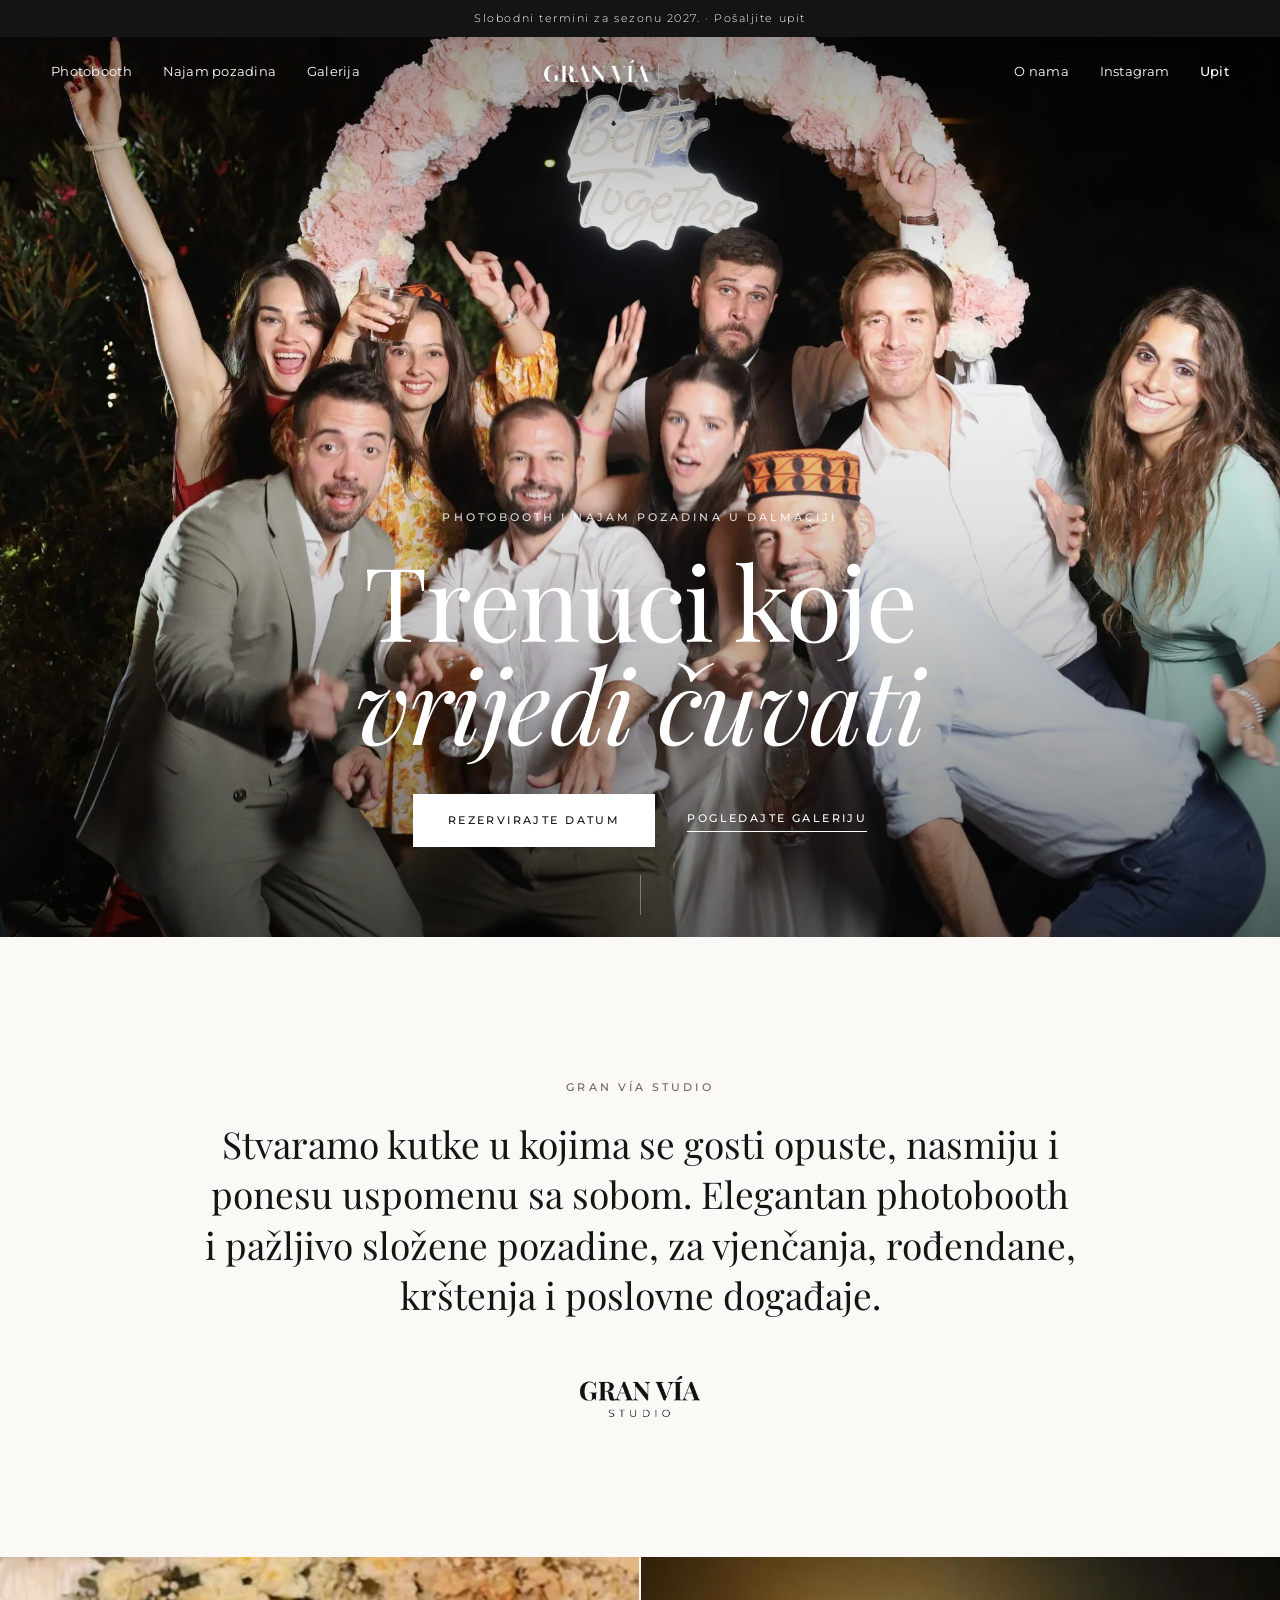
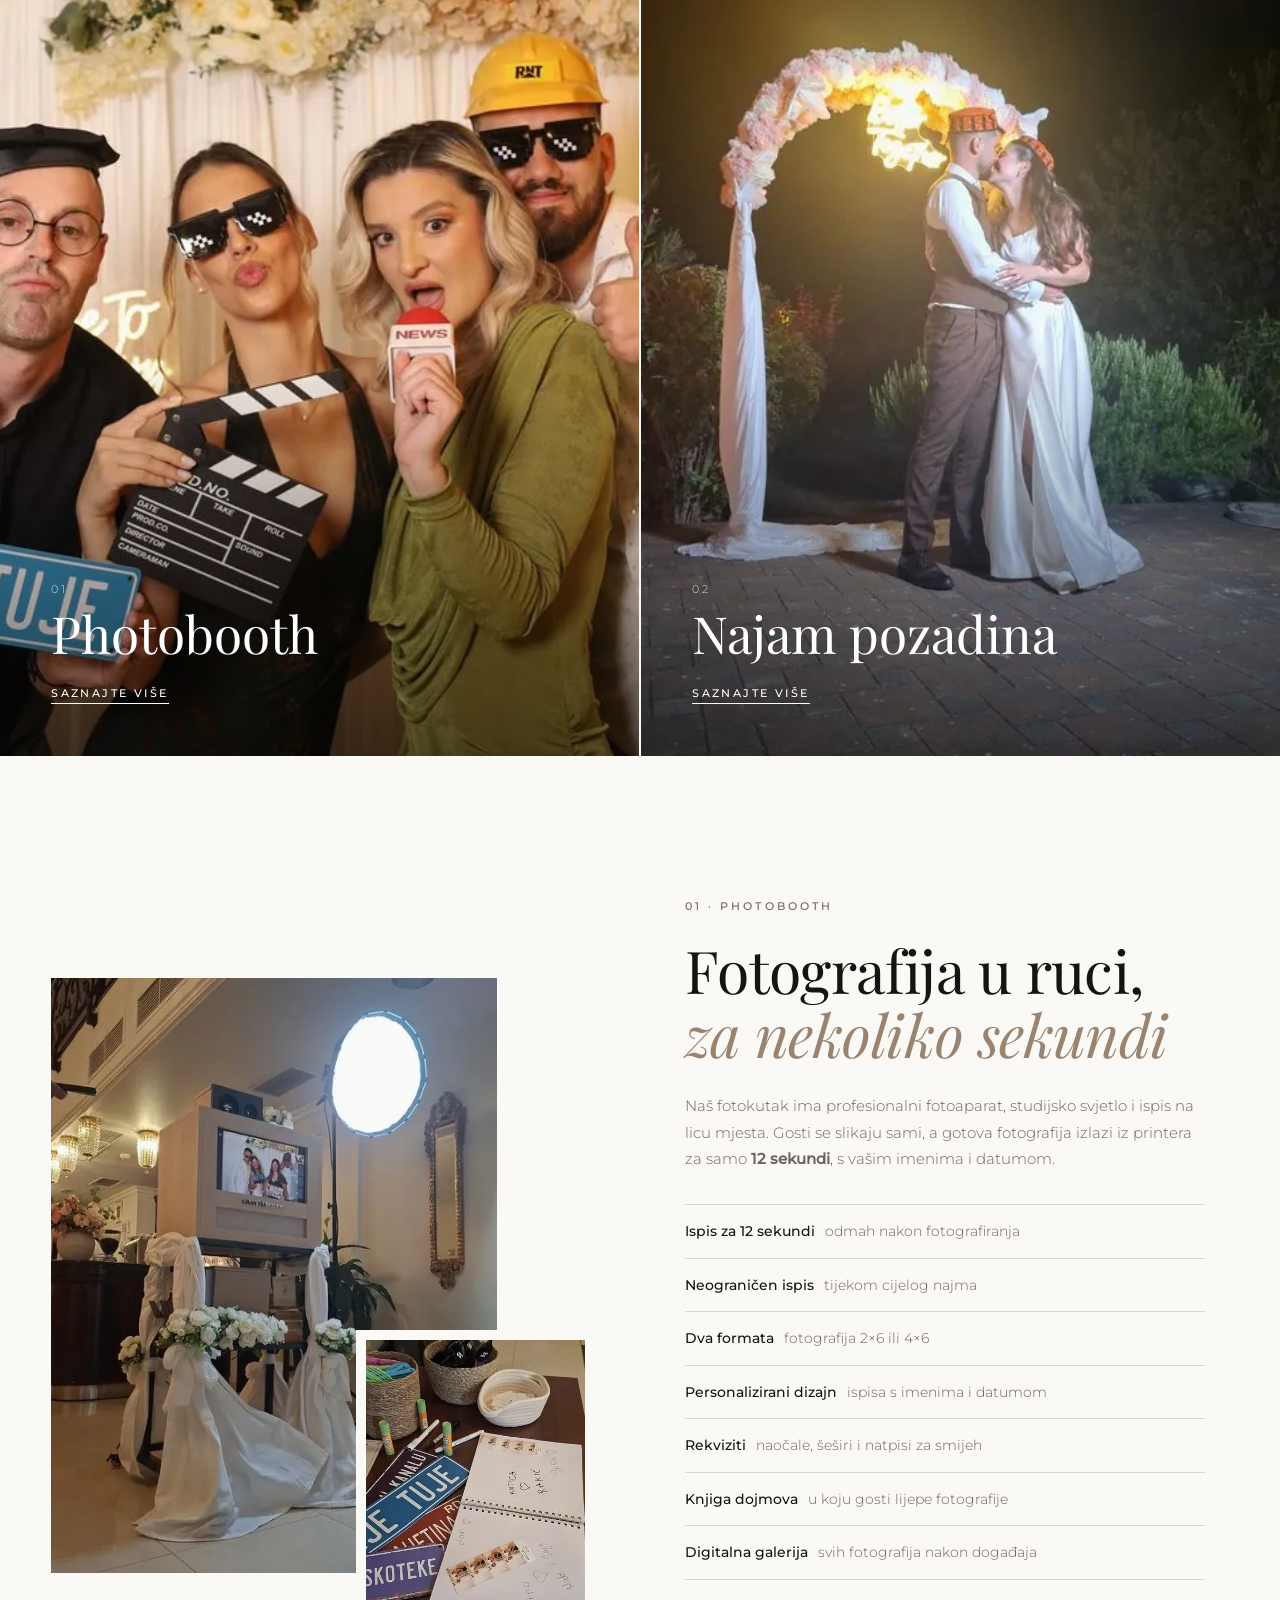
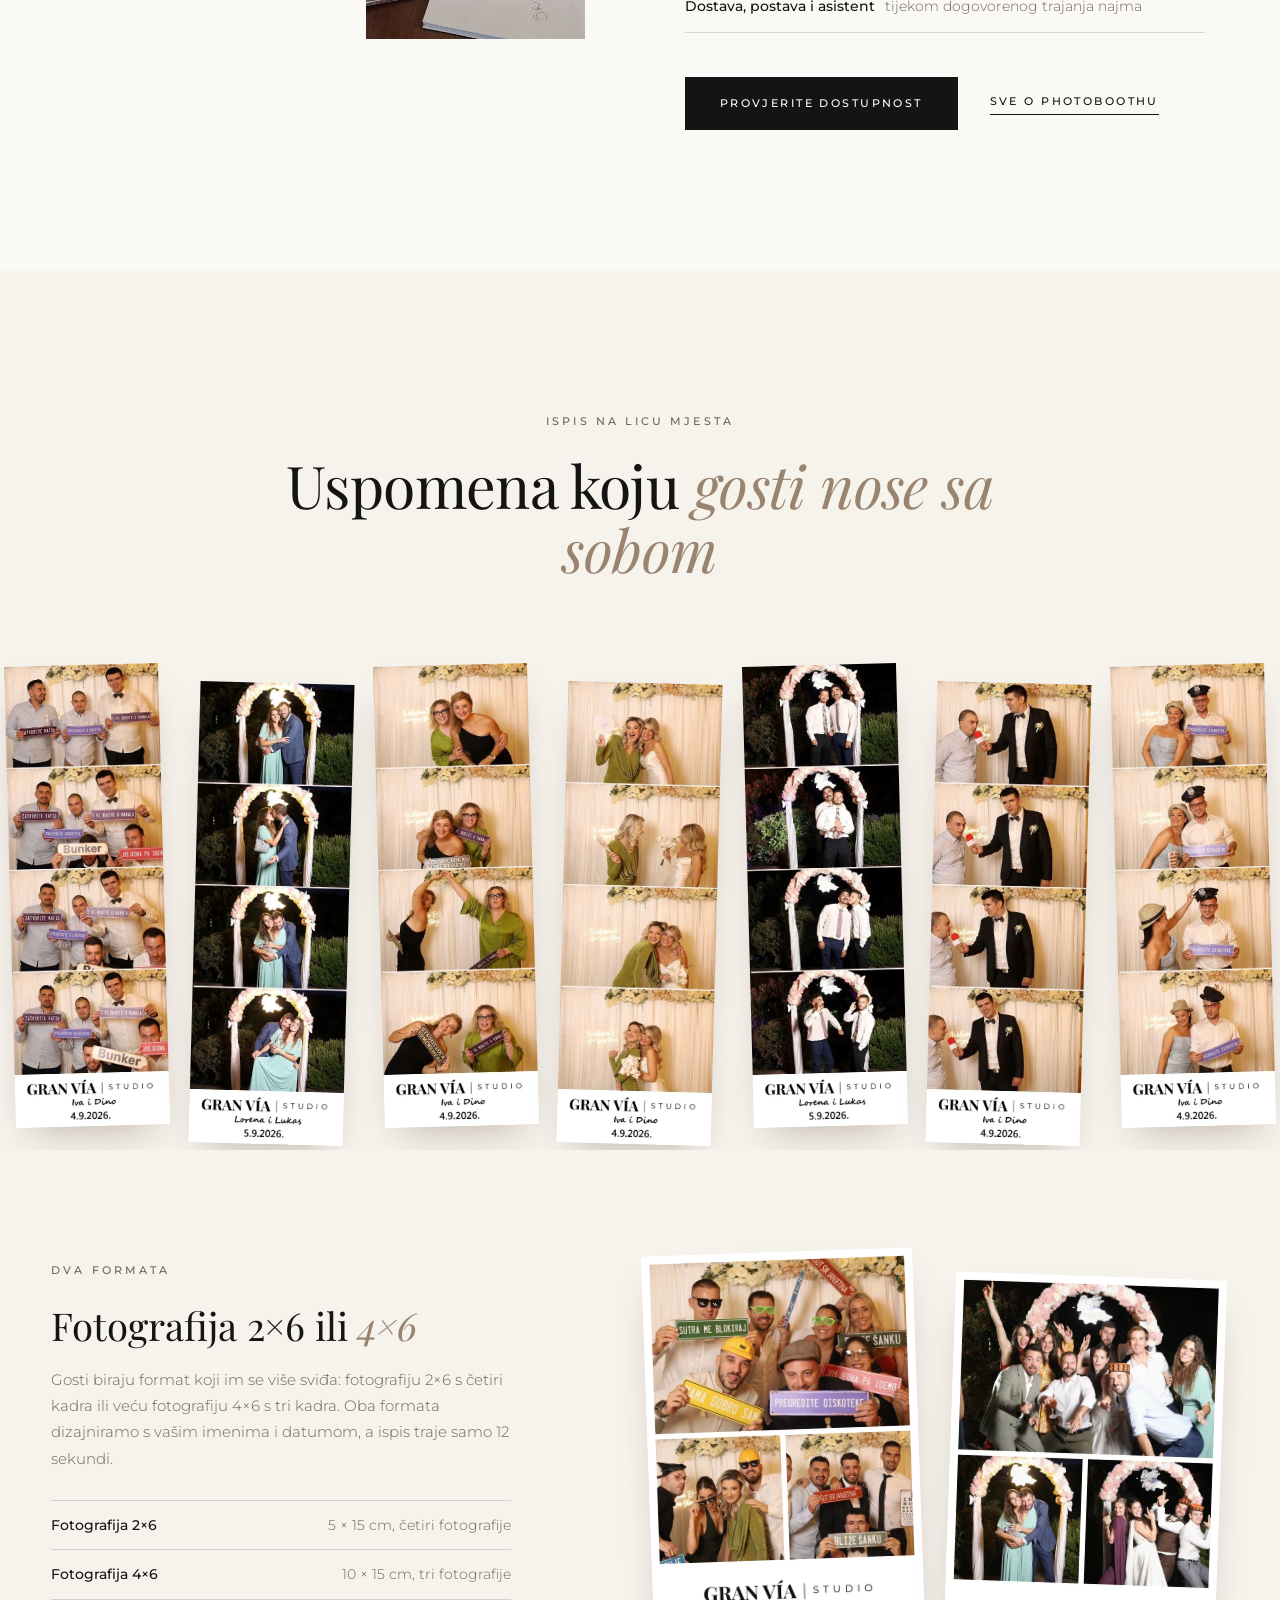
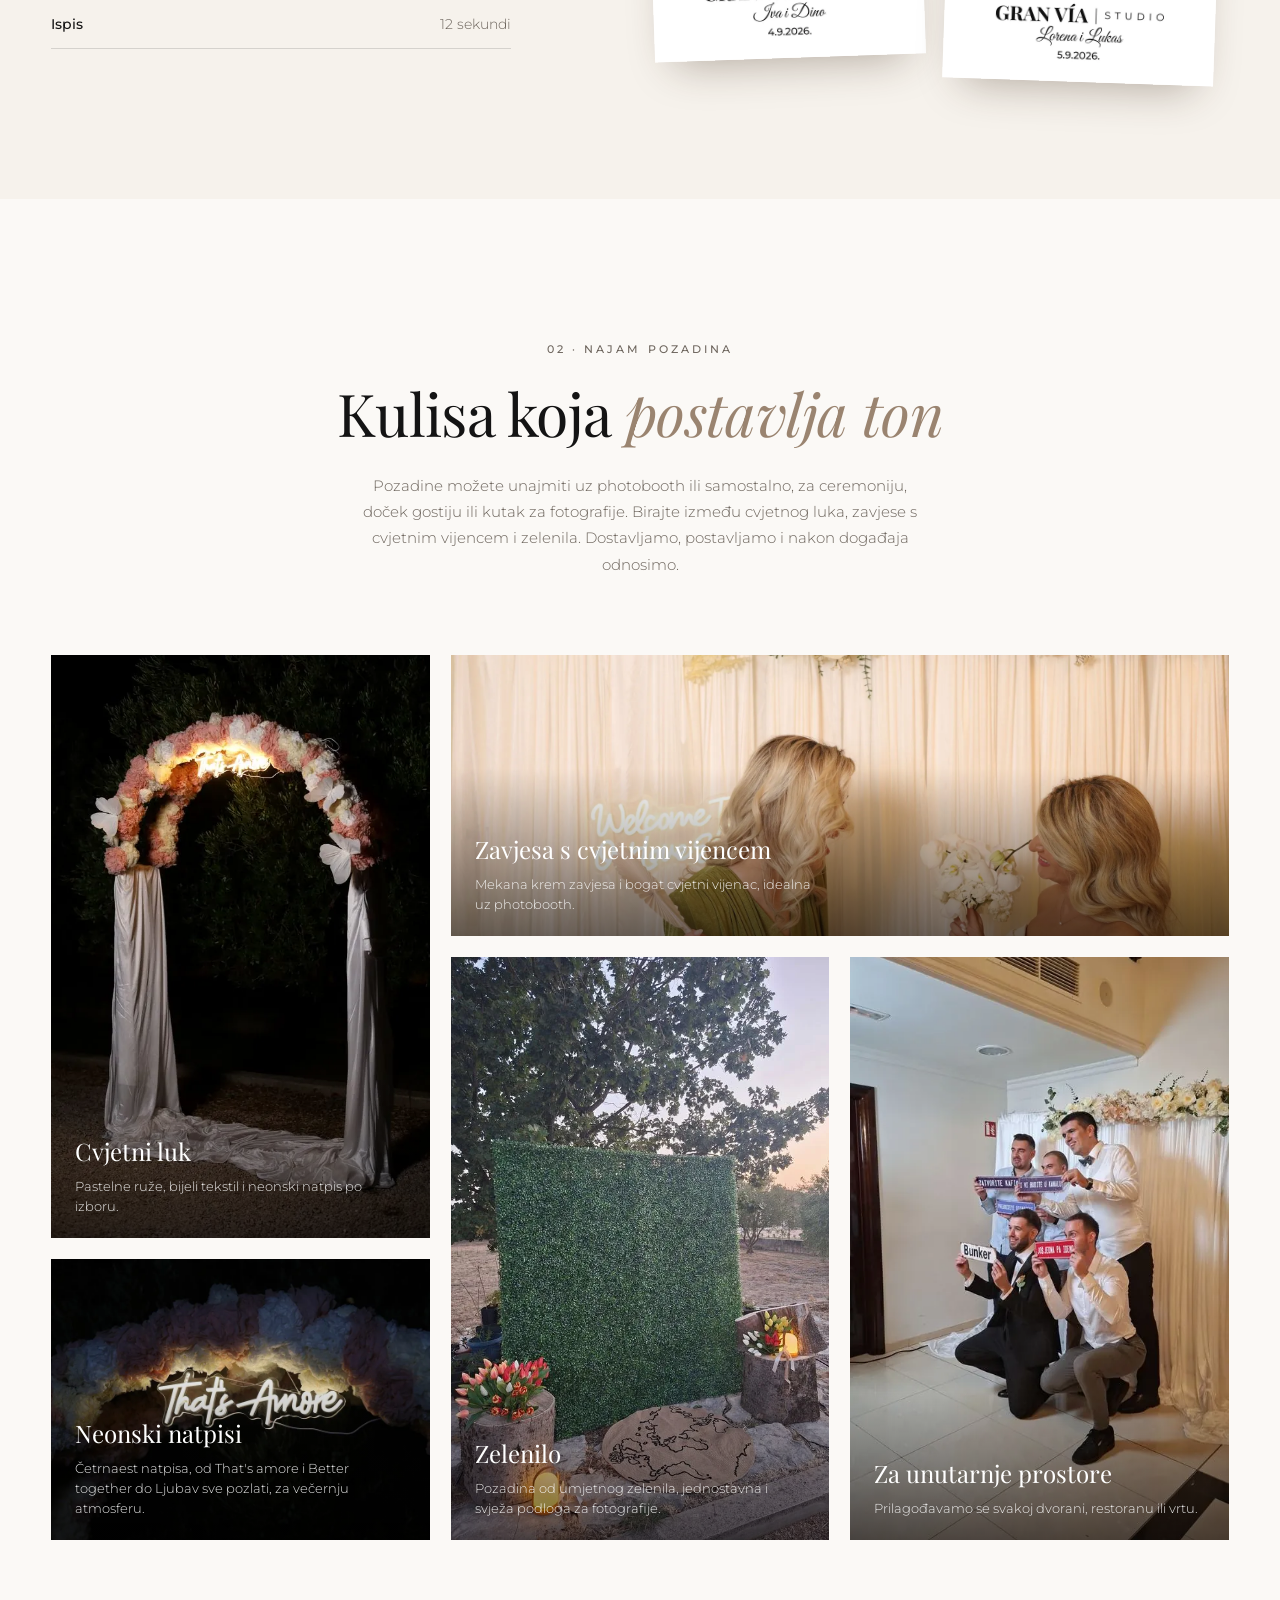
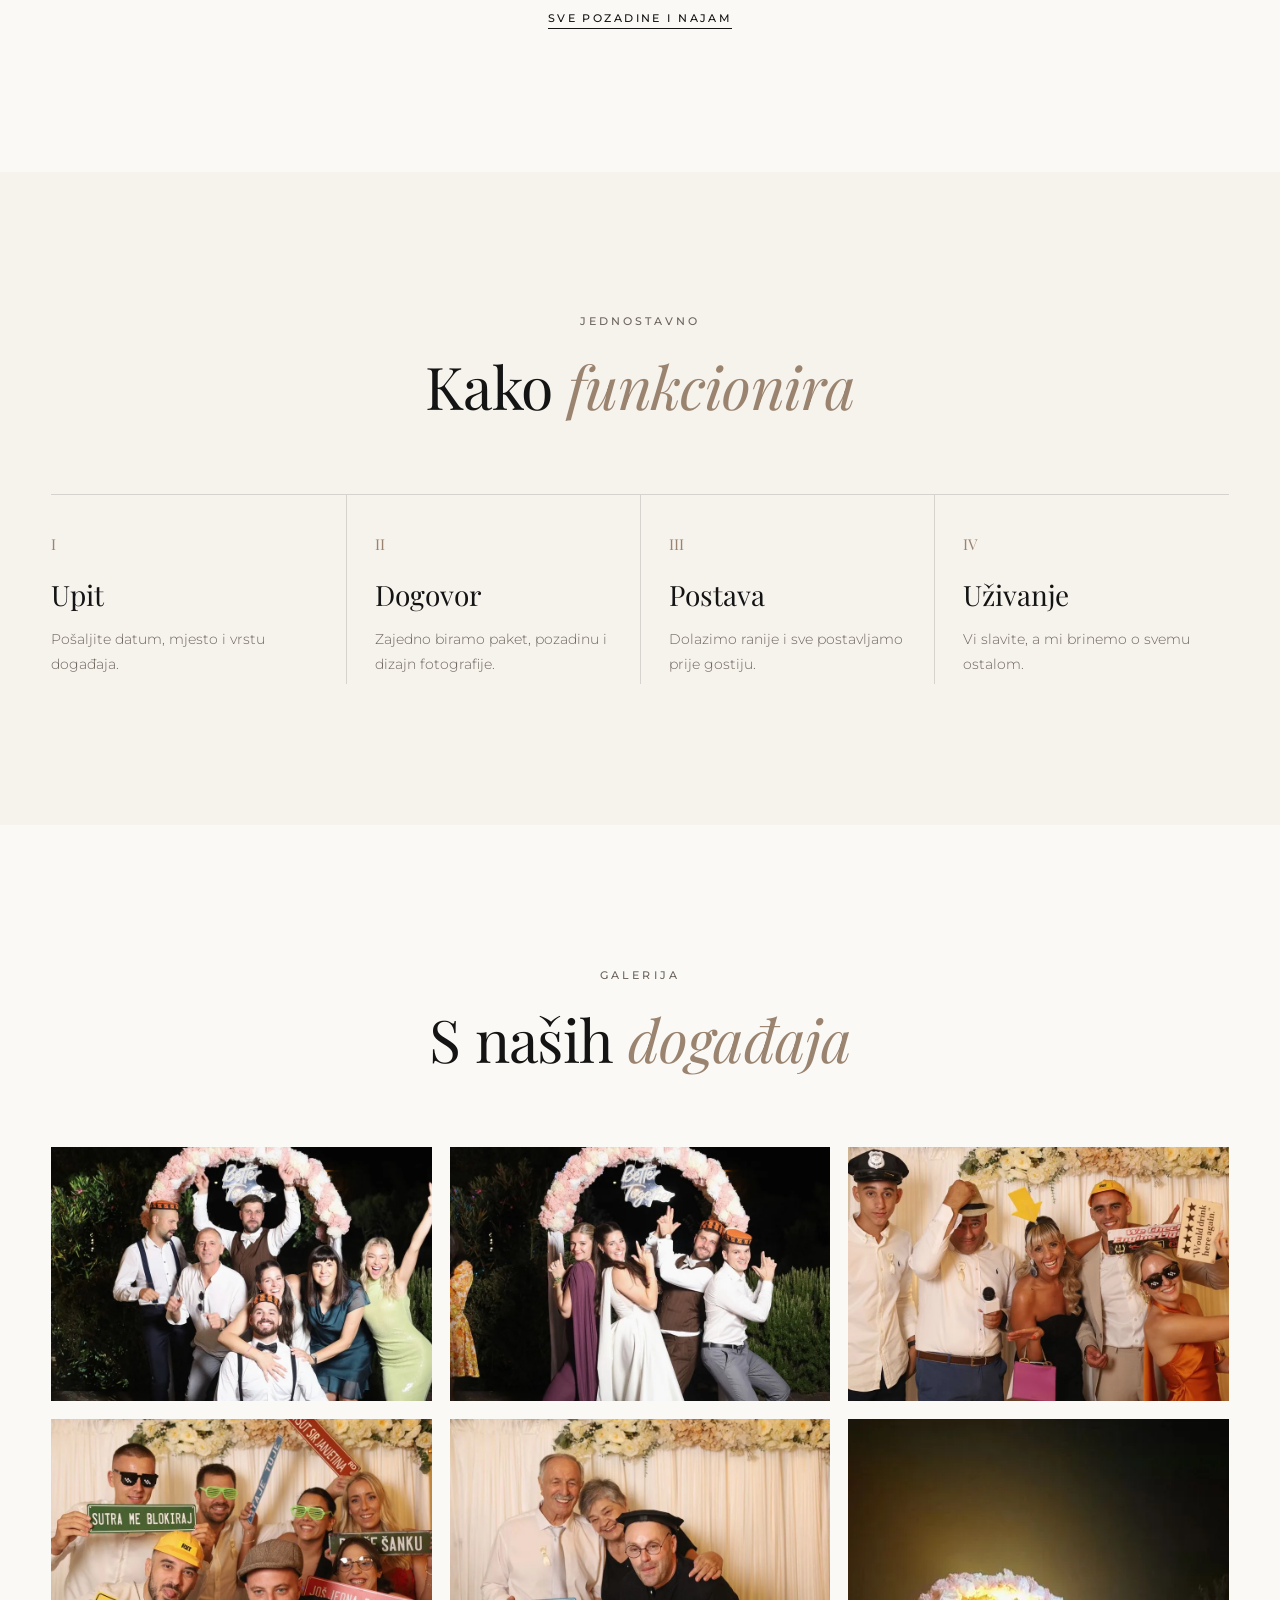
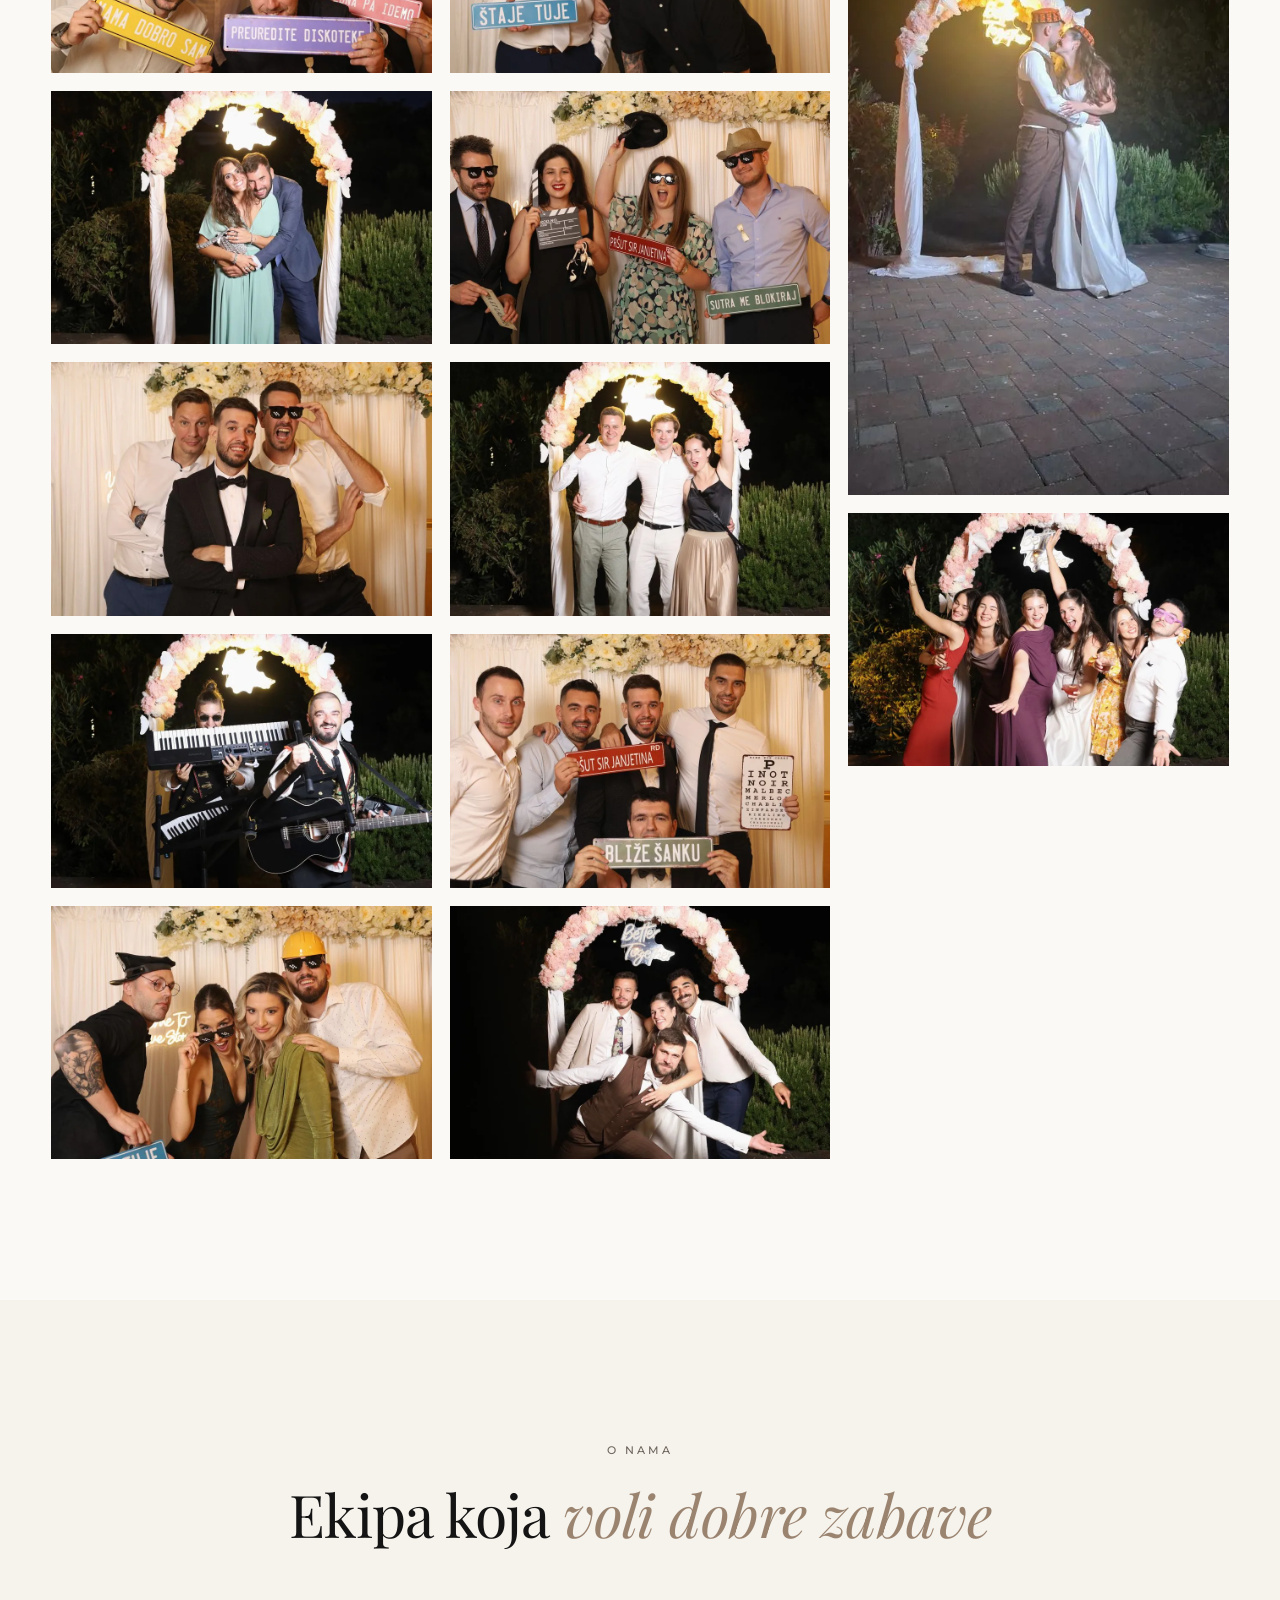
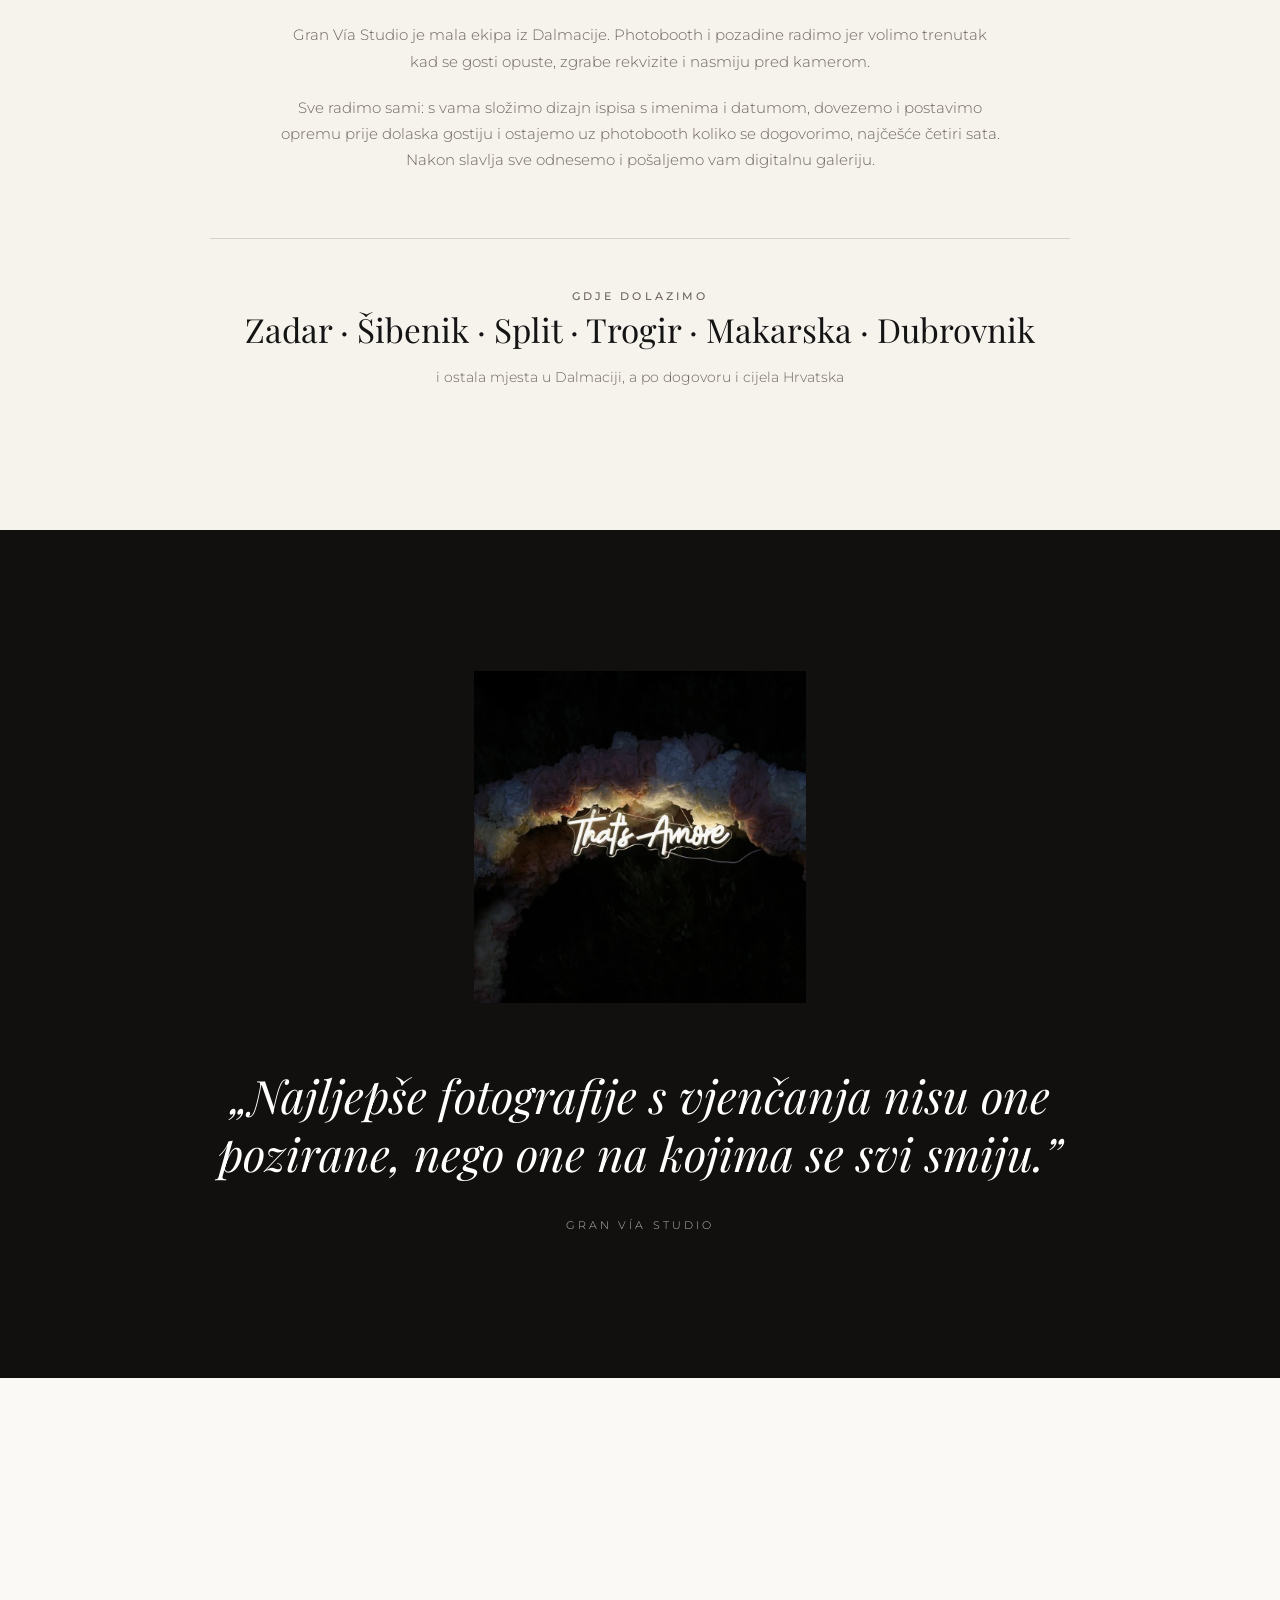
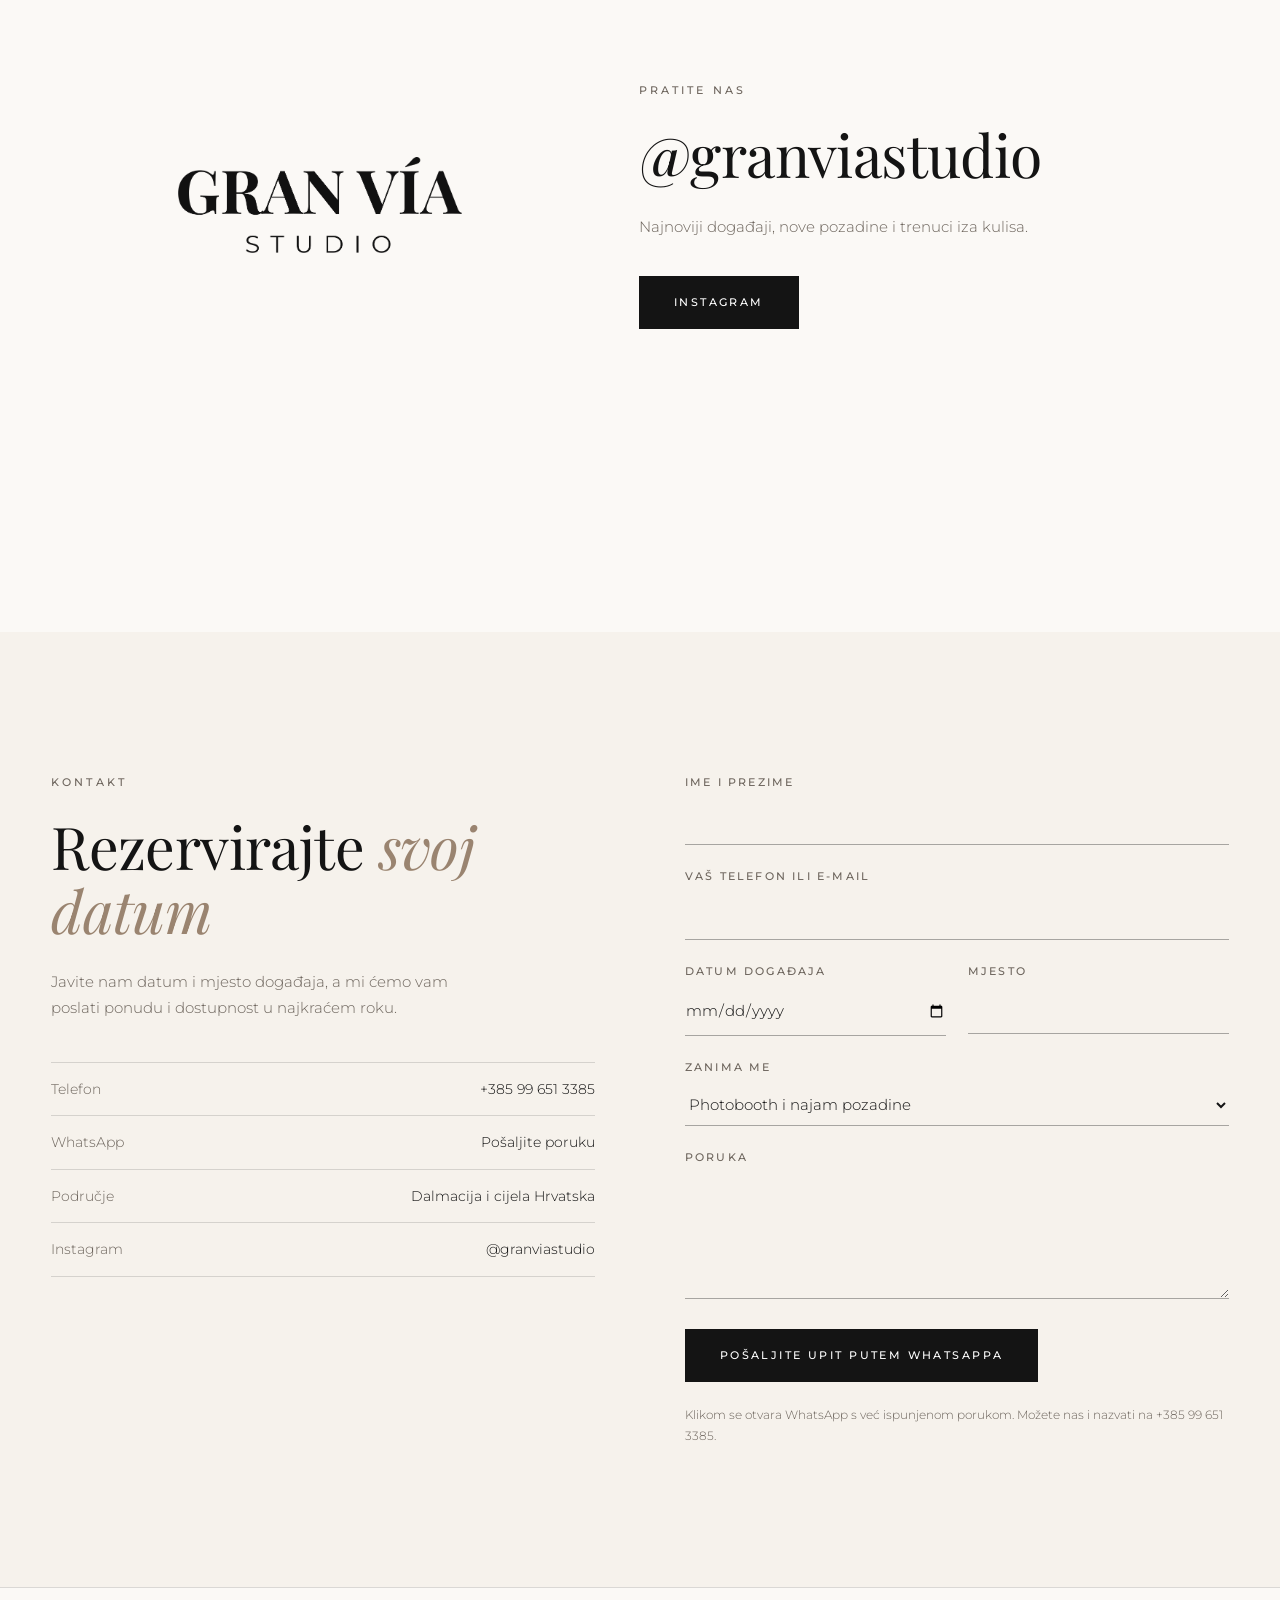
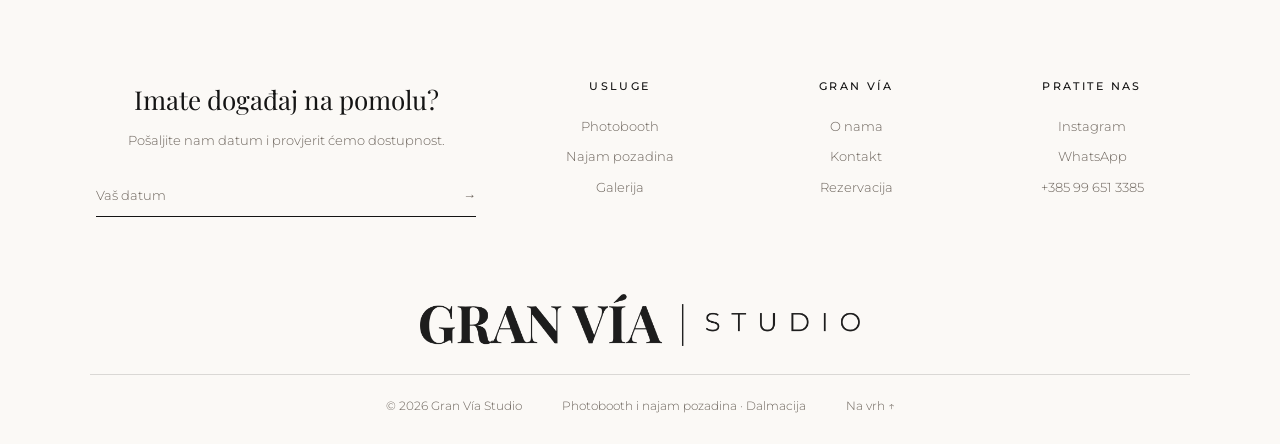
==== commit 34e16816: "Update wording: 2x6 photo format, rental duration, FAQ answers and full neon sign list Co-Authored-B" ====
--- a/index.html
+++ b/index.html
@@ -161,12 +161,12 @@
         <ul class="features">
           <li><span>Ispis za 12 sekundi</span> odmah nakon fotografiranja</li>
           <li><span>Neograničen ispis</span> tijekom cijelog najma</li>
-          <li><span>Dva formata</span> traka 2×6 ili fotografija 4×6</li>
+          <li><span>Dva formata</span> fotografija 2×6 ili 4×6</li>
           <li><span>Personalizirani dizajn</span> ispisa s imenima i datumom</li>
           <li><span>Rekviziti</span> naočale, šeširi i natpisi za smijeh</li>
           <li><span>Knjiga dojmova</span> u koju gosti lijepe fotografije</li>
           <li><span>Digitalna galerija</span> svih fotografija nakon događaja</li>
-          <li><span>Dostava, postava i asistent</span> tijekom događaja</li>
+          <li><span>Dostava, postava i asistent</span> tijekom dogovorenog trajanja najma</li>
         </ul>
         <div class="split__actions">
           <a href="#kontakt" class="btn">Provjerite dostupnost</a>
@@ -180,23 +180,23 @@
         <p class="eyebrow">Ispis na licu mjesta</p>
         <h2 class="h2" id="strips-title">Uspomena koju <em>gosti nose sa sobom</em></h2>
       </div>
-      <div class="strips__track" tabindex="0" aria-label="Primjeri foto traka">
-        <img src="img/traka-1.webp" alt="Foto traka s gostima i natpisima" loading="lazy" width="400" height="1200">
-        <img src="img/traka-8.webp" alt="Foto traka para ispod cvjetnog luka" loading="lazy" width="400" height="1200">
-        <img src="img/traka-2.webp" alt="Foto traka dviju prijateljica" loading="lazy" width="400" height="1200">
-        <img src="img/traka-3.webp" alt="Foto traka s mladenkom" loading="lazy" width="400" height="1200">
-        <img src="img/traka-9.webp" alt="Foto traka dvojice prijatelja ispod cvjetnog luka" loading="lazy" width="400" height="1200">
-        <img src="img/traka-5.webp" alt="Foto traka s mladoženjom" loading="lazy" width="400" height="1200">
-        <img src="img/traka-7.webp" alt="Foto traka s policijskom kapom" loading="lazy" width="400" height="1200">
+      <div class="strips__track" tabindex="0" aria-label="Primjeri fotografija 2×6">
+        <img src="img/traka-1.webp" alt="Fotografija 2×6 s gostima i natpisima" loading="lazy" width="400" height="1200">
+        <img src="img/traka-8.webp" alt="Fotografija 2×6 para ispod cvjetnog luka" loading="lazy" width="400" height="1200">
+        <img src="img/traka-2.webp" alt="Fotografija 2×6 dviju prijateljica" loading="lazy" width="400" height="1200">
+        <img src="img/traka-3.webp" alt="Fotografija 2×6 s mladenkom" loading="lazy" width="400" height="1200">
+        <img src="img/traka-9.webp" alt="Fotografija 2×6 dvojice prijatelja ispod cvjetnog luka" loading="lazy" width="400" height="1200">
+        <img src="img/traka-5.webp" alt="Fotografija 2×6 s mladoženjom" loading="lazy" width="400" height="1200">
+        <img src="img/traka-7.webp" alt="Fotografija 2×6 s policijskom kapom" loading="lazy" width="400" height="1200">
       </div>
 
       <div class="formats">
         <div class="formats__text reveal">
           <p class="eyebrow">Dva formata</p>
-          <h3 class="formats__title">Traka 2×6 ili <em>fotografija 4×6</em></h3>
-          <p>Gosti biraju format koji im se više sviđa: klasičnu traku s četiri kadra ili veću fotografiju s tri kadra. Oba formata dizajniramo s vašim imenima i datumom, a ispis traje samo 12 sekundi.</p>
+          <h3 class="formats__title">Fotografija 2×6 ili <em>4×6</em></h3>
+          <p>Gosti biraju format koji im se više sviđa: fotografiju 2×6 s četiri kadra ili veću fotografiju 4×6 s tri kadra. Oba formata dizajniramo s vašim imenima i datumom, a ispis traje samo 12 sekundi.</p>
           <dl class="formats__list">
-            <div><dt>Traka 2×6</dt><dd>5 × 15 cm, četiri fotografije</dd></div>
+            <div><dt>Fotografija 2×6</dt><dd>5 × 15 cm, četiri fotografije</dd></div>
             <div><dt>Fotografija 4×6</dt><dd>10 × 15 cm, tri fotografije</dd></div>
             <div><dt>Ispis</dt><dd>12 sekundi</dd></div>
           </dl>
@@ -221,12 +221,12 @@
           <figcaption><h3>Cvjetni luk</h3><p>Pastelne ruže, bijeli tekstil i neonski natpis po izboru.</p></figcaption>
         </figure>
         <figure class="bd reveal">
-          <img width="900" height="600" src="img/backdrop-welcome-sm.webp" srcset="img/backdrop-welcome-sm.webp 900w, img/backdrop-welcome.webp 2000w" sizes="(max-width: 760px) 100vw, 33vw" alt="Bijela zavjesa s cvjetnim vijencem i natpisom Welcome" loading="lazy">
+          <img width="900" height="600" src="img/backdrop-welcome-sm.webp" srcset="img/backdrop-welcome-sm.webp 900w, img/backdrop-welcome.webp 2000w" sizes="(max-width: 760px) 100vw, 33vw" alt="Bijela zavjesa s cvjetnim vijencem i natpisom Welcome to our love story" loading="lazy">
           <figcaption><h3>Zavjesa s cvjetnim vijencem</h3><p>Mekana krem zavjesa i bogat cvjetni vijenac, idealna uz photobooth.</p></figcaption>
         </figure>
         <figure class="bd reveal">
           <img width="900" height="900" src="img/backdrop-thats-amore-sm.webp" srcset="img/backdrop-thats-amore-sm.webp 900w, img/backdrop-thats-amore.webp 2000w" sizes="(max-width: 760px) 100vw, 33vw" alt="Neonski natpis That's Amore na cvjetnoj pozadini noću" loading="lazy">
-          <figcaption><h3>Neonski natpisi</h3><p>That's Amore, Better Together, Welcome i drugi, za večernju atmosferu.</p></figcaption>
+          <figcaption><h3>Neonski natpisi</h3><p>Četrnaest natpisa, od That's amore i Better together do Ljubav sve pozlati, za večernju atmosferu.</p></figcaption>
         </figure>
         <figure class="bd bd--tall reveal">
           <img width="507" height="900" src="img/backdrop-zavjesa-cvijece-sm.webp" srcset="img/backdrop-zavjesa-cvijece-sm.webp 900w, img/backdrop-zavjesa-cvijece.webp 2000w" sizes="(max-width: 760px) 100vw, 33vw" alt="Gosti ispred bijele zavjese s cvijećem u dvorani" loading="lazy">
@@ -247,7 +247,7 @@
       </div>
       <ol class="steps__list">
         <li class="reveal"><span class="steps__n">I</span><h3>Upit</h3><p>Pošaljite datum, mjesto i vrstu događaja.</p></li>
-        <li class="reveal"><span class="steps__n">II</span><h3>Dogovor</h3><p>Zajedno biramo paket, pozadinu i dizajn trake.</p></li>
+        <li class="reveal"><span class="steps__n">II</span><h3>Dogovor</h3><p>Zajedno biramo paket, pozadinu i dizajn fotografije.</p></li>
         <li class="reveal"><span class="steps__n">III</span><h3>Postava</h3><p>Dolazimo ranije i sve postavljamo prije gostiju.</p></li>
         <li class="reveal"><span class="steps__n">IV</span><h3>Uživanje</h3><p>Vi slavite, a mi brinemo o svemu ostalom.</p></li>
       </ol>
@@ -284,7 +284,7 @@
       </div>
       <div class="about__text reveal">
         <p>Gran Vía Studio je mala ekipa iz Dalmacije. Photobooth i pozadine radimo jer volimo trenutak kad se gosti opuste, zgrabe rekvizite i nasmiju pred kamerom.</p>
-        <p>Sve radimo sami: s vama složimo dizajn ispisa s imenima i datumom, dovezemo i postavimo opremu prije dolaska gostiju i ostajemo uz photobooth do kraja događaja. Nakon slavlja sve odnesemo i pošaljemo vam digitalnu galeriju.</p>
+        <p>Sve radimo sami: s vama složimo dizajn ispisa s imenima i datumom, dovezemo i postavimo opremu prije dolaska gostiju i ostajemo uz photobooth koliko se dogovorimo, najčešće četiri sata. Nakon slavlja sve odnesemo i pošaljemo vam digitalnu galeriju.</p>
       </div>
       <div class="about__places reveal">
         <p class="eyebrow">Gdje dolazimo</p>
--- a/css/style.css
+++ b/css/style.css
@@ -412,6 +412,8 @@
 }
 .footer__bottom a:hover { color: var(--ink); }
 
+.neon-list { list-style: none; padding: 0; margin: 28px 0 0; display: flex; flex-wrap: wrap; gap: 8px; max-width: 520px; }
+.neon-list li { font-size: 13px; padding: 7px 14px; border: 1px solid var(--line); border-radius: 999px; color: var(--ink); }
 .faq__list { max-width: 860px; margin: 0 auto; border-top: 1px solid var(--line); }
 .faq__list div { padding: 26px 0; border-bottom: 1px solid var(--line); }
 .faq__list dt { font-family: var(--serif); font-size: clamp(20px, 2vw, 24px); line-height: 1.3; margin: 0 0 8px; }
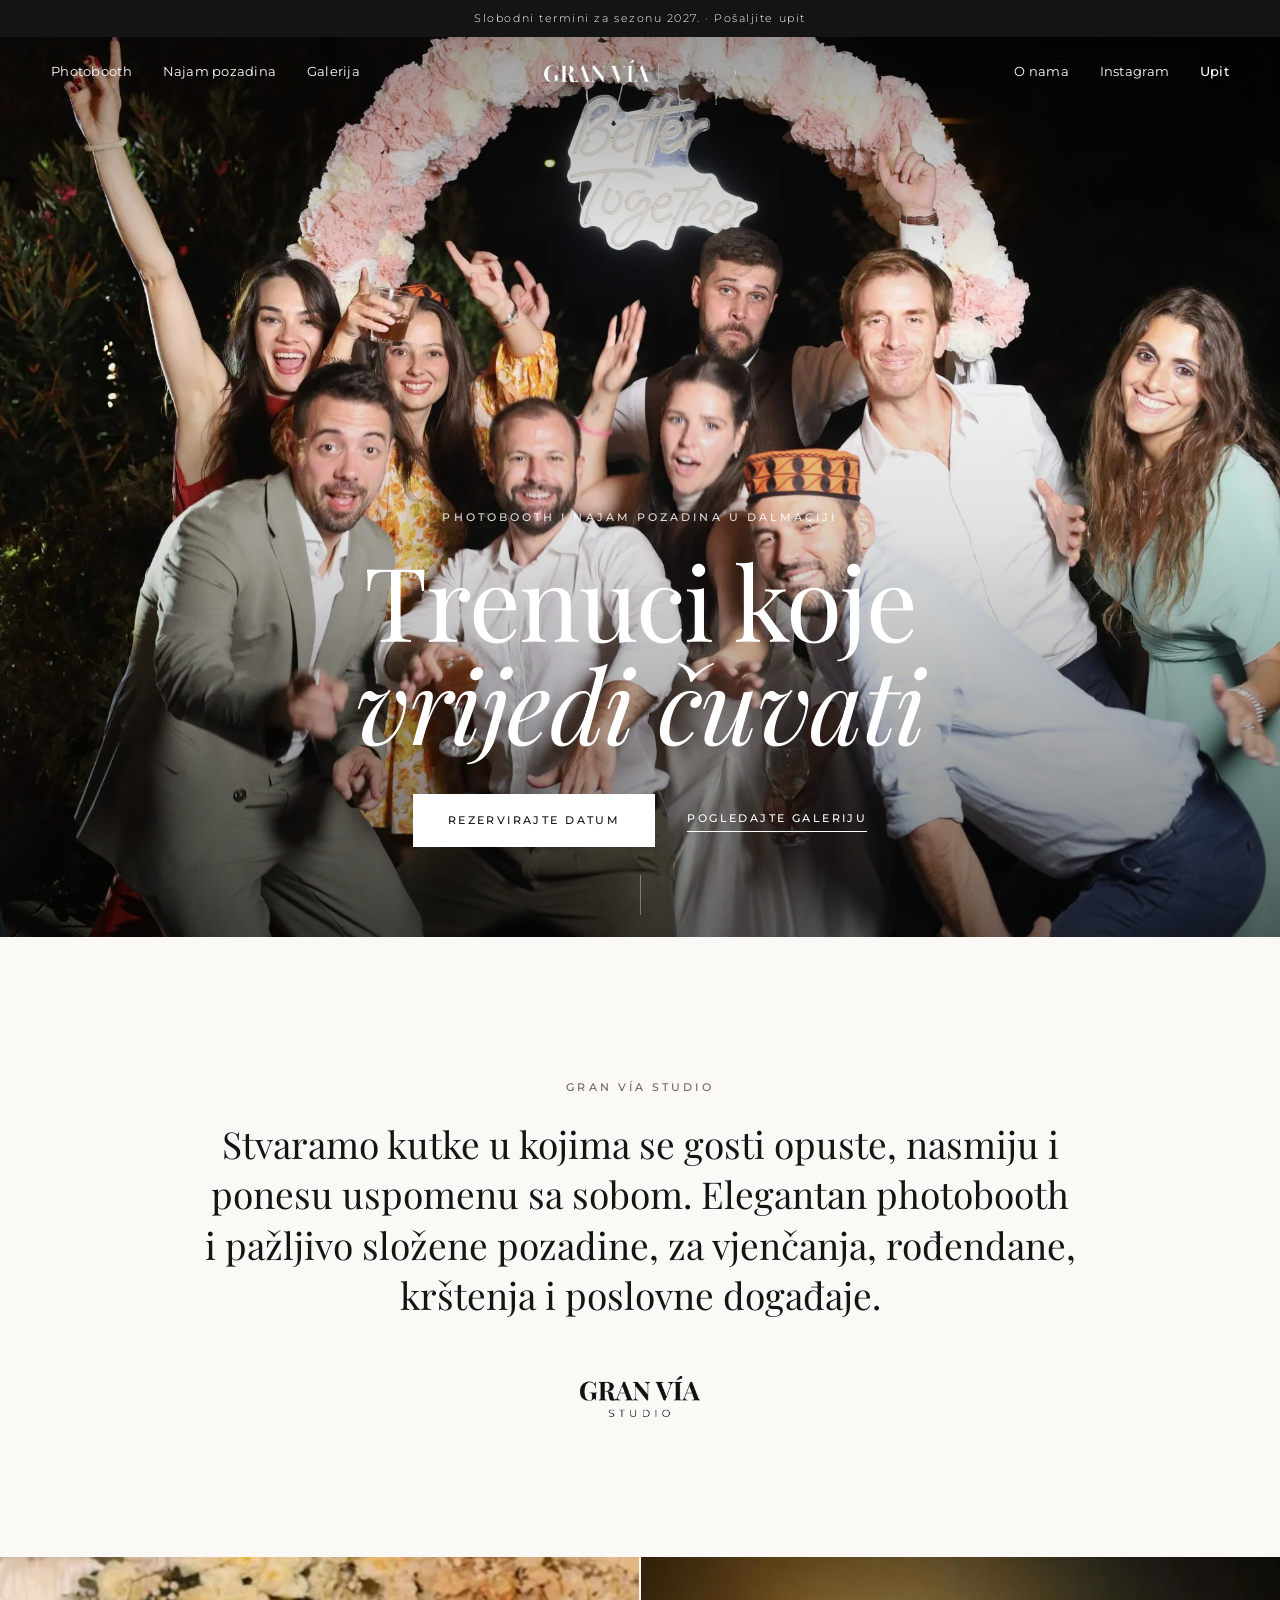
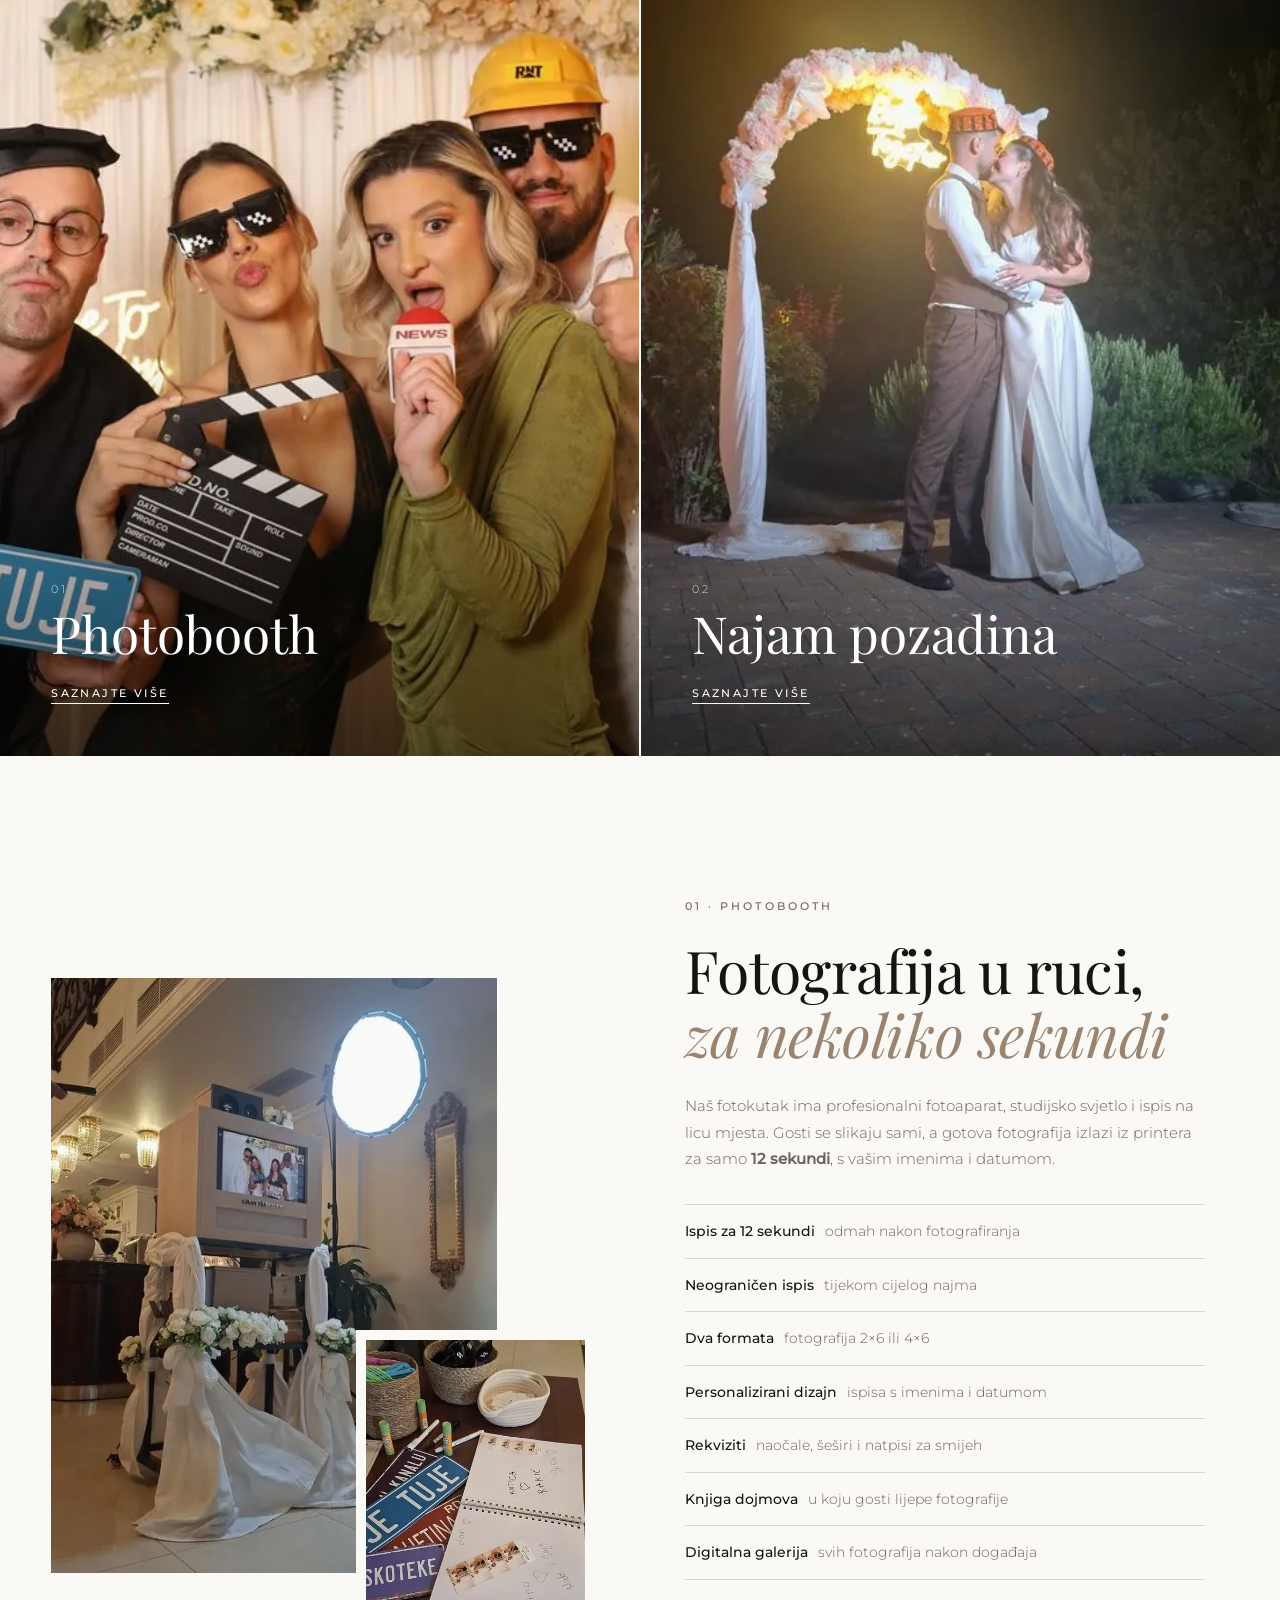
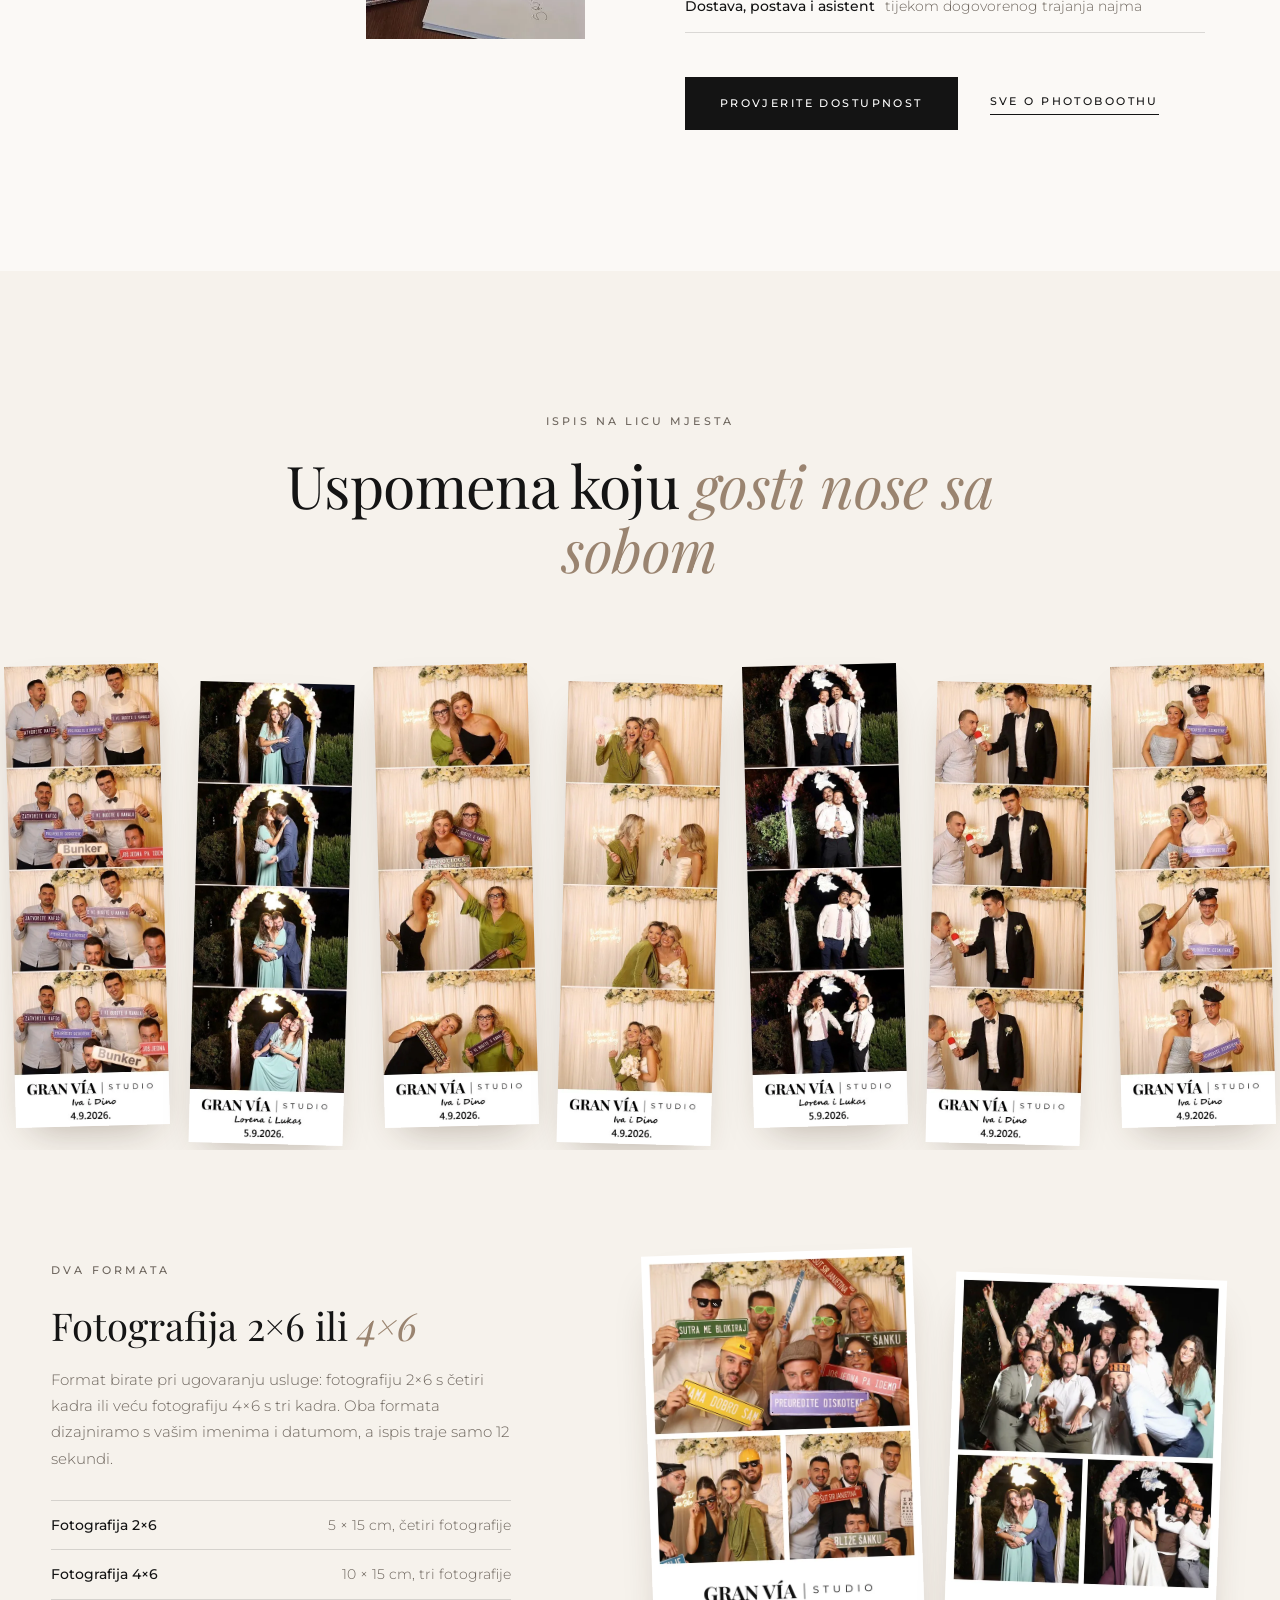
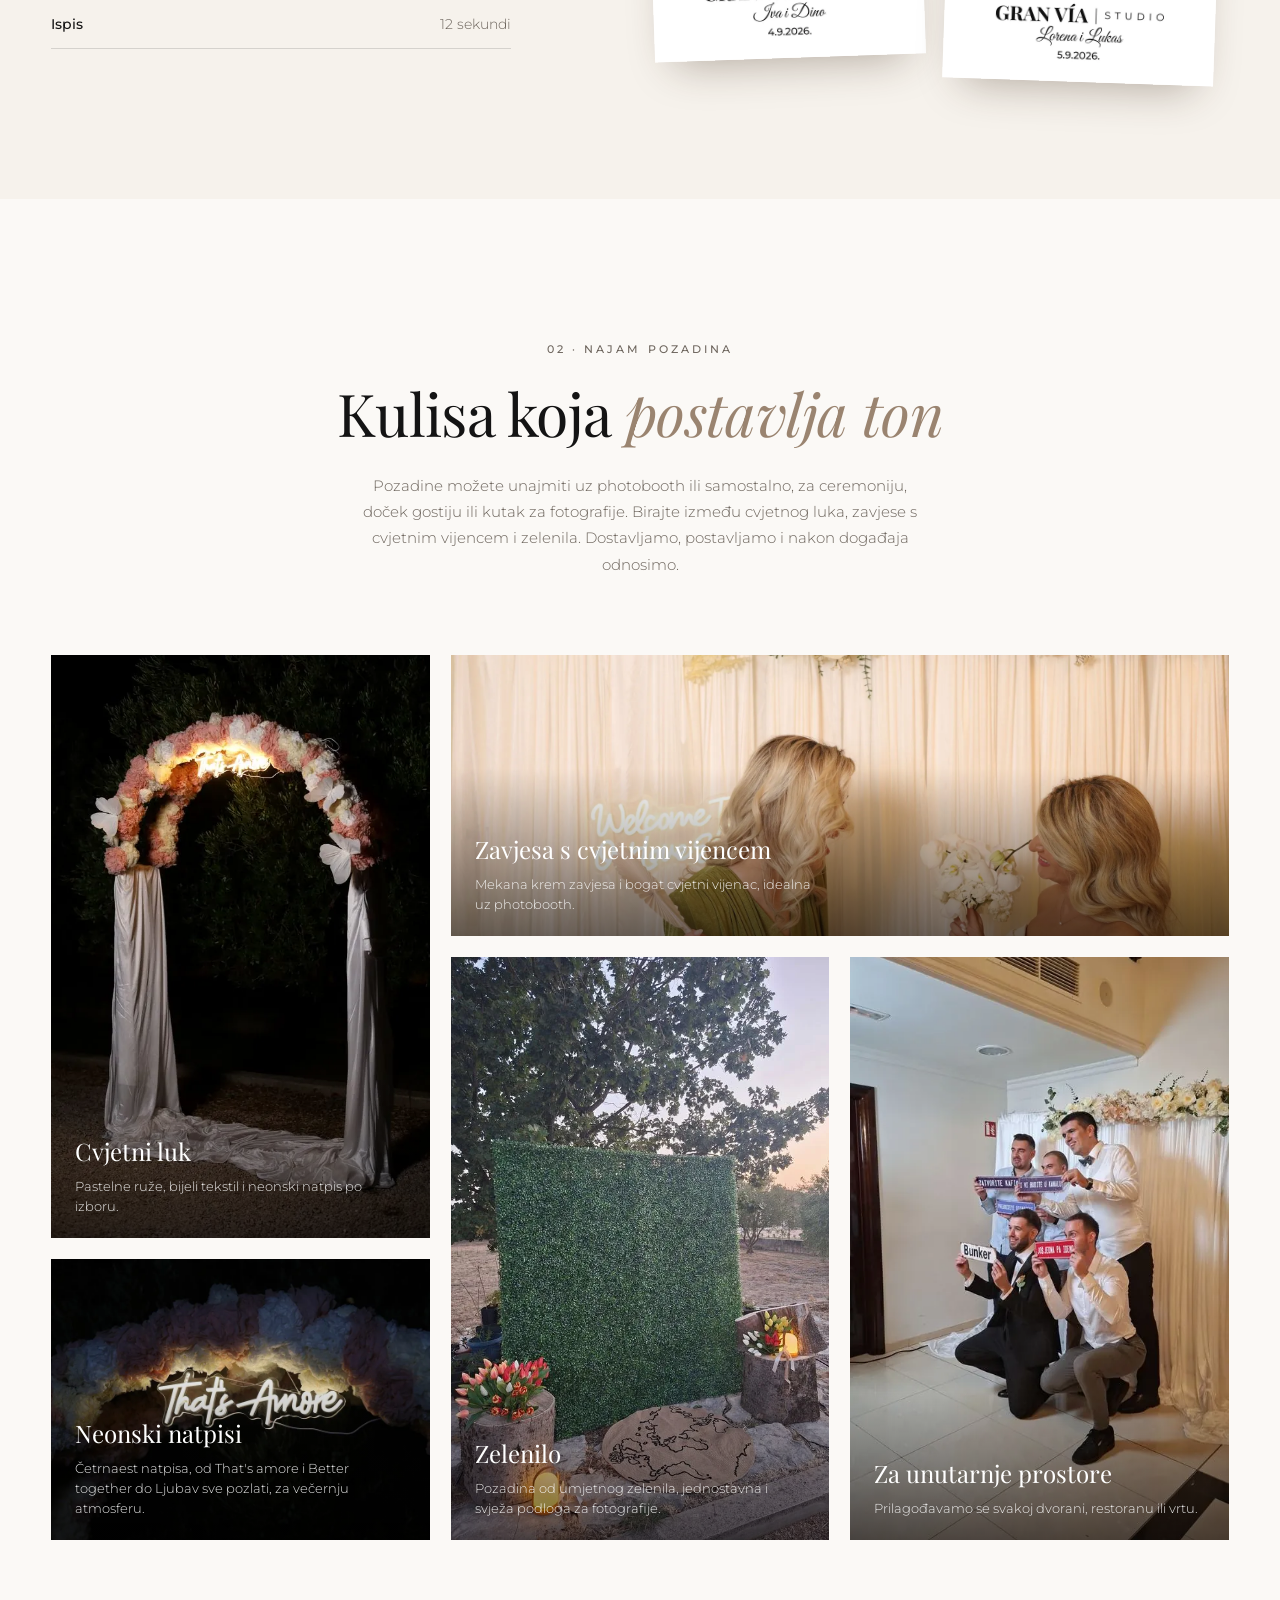
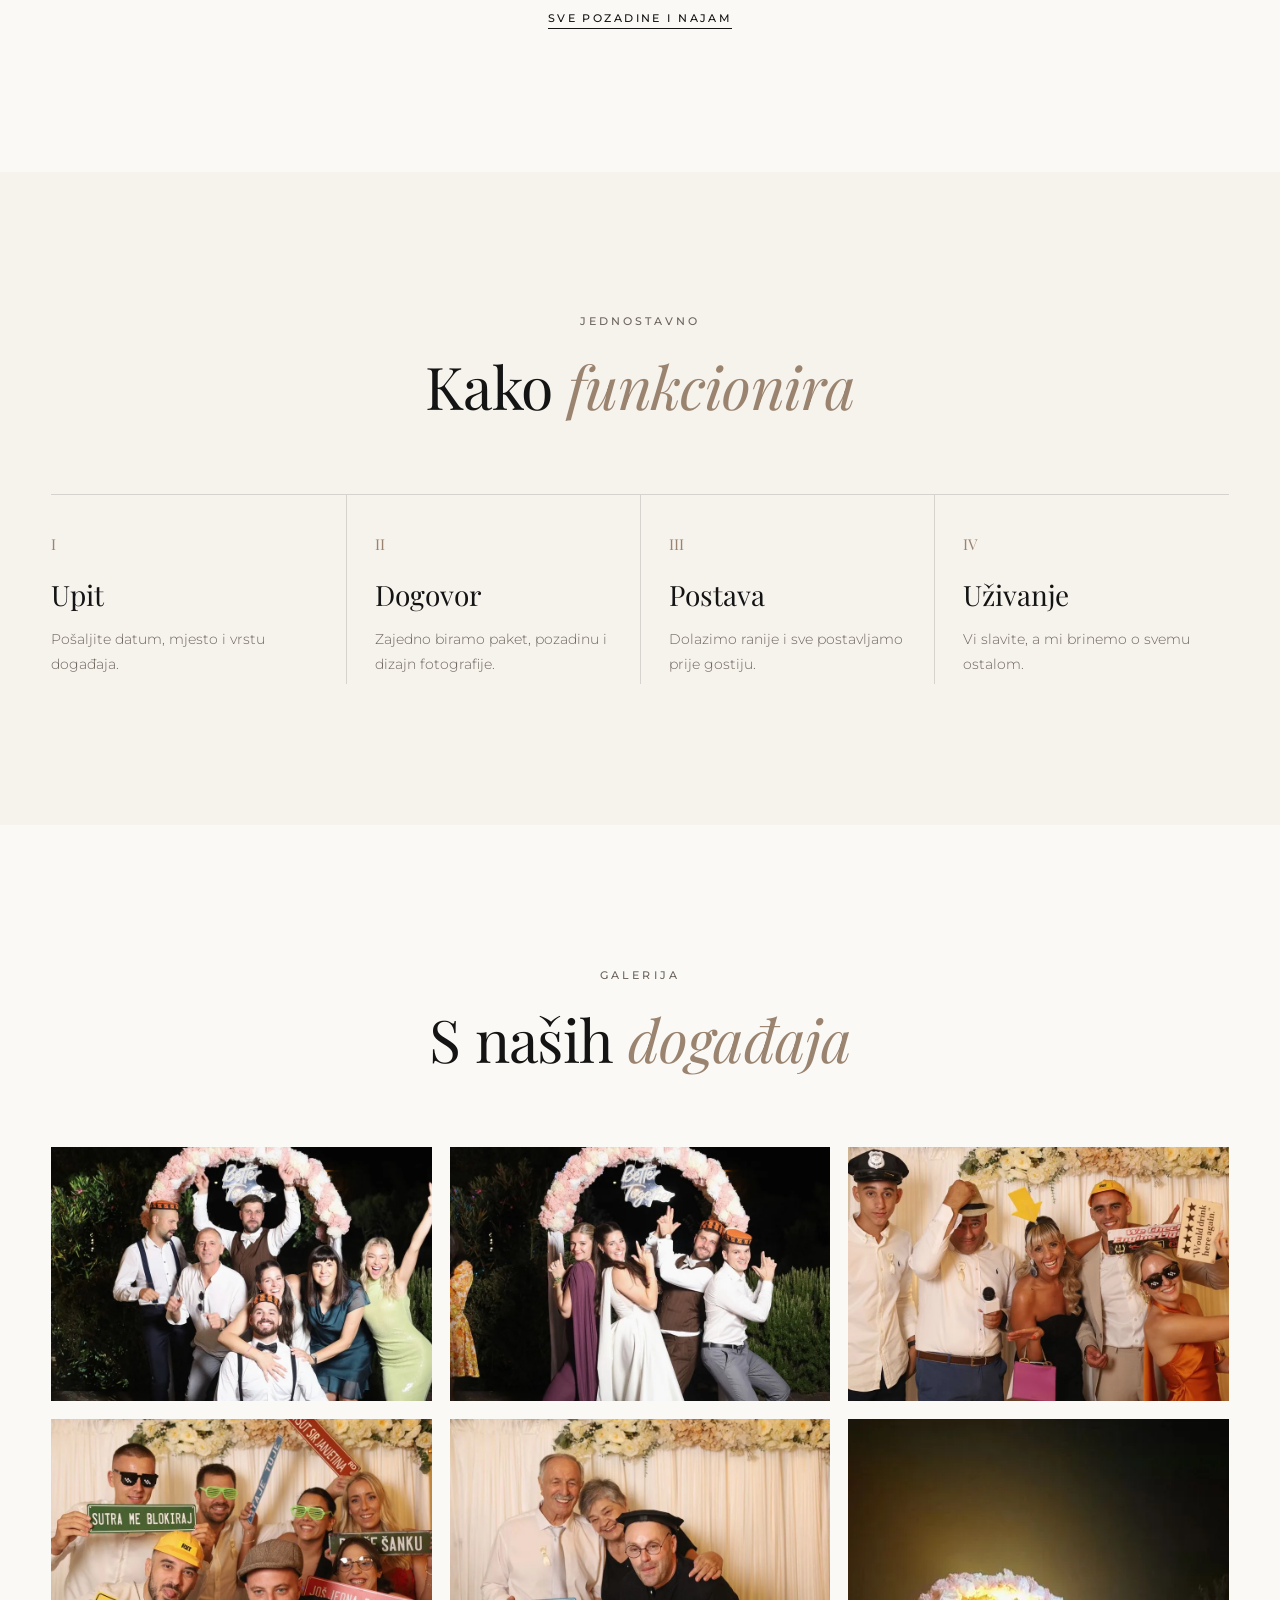
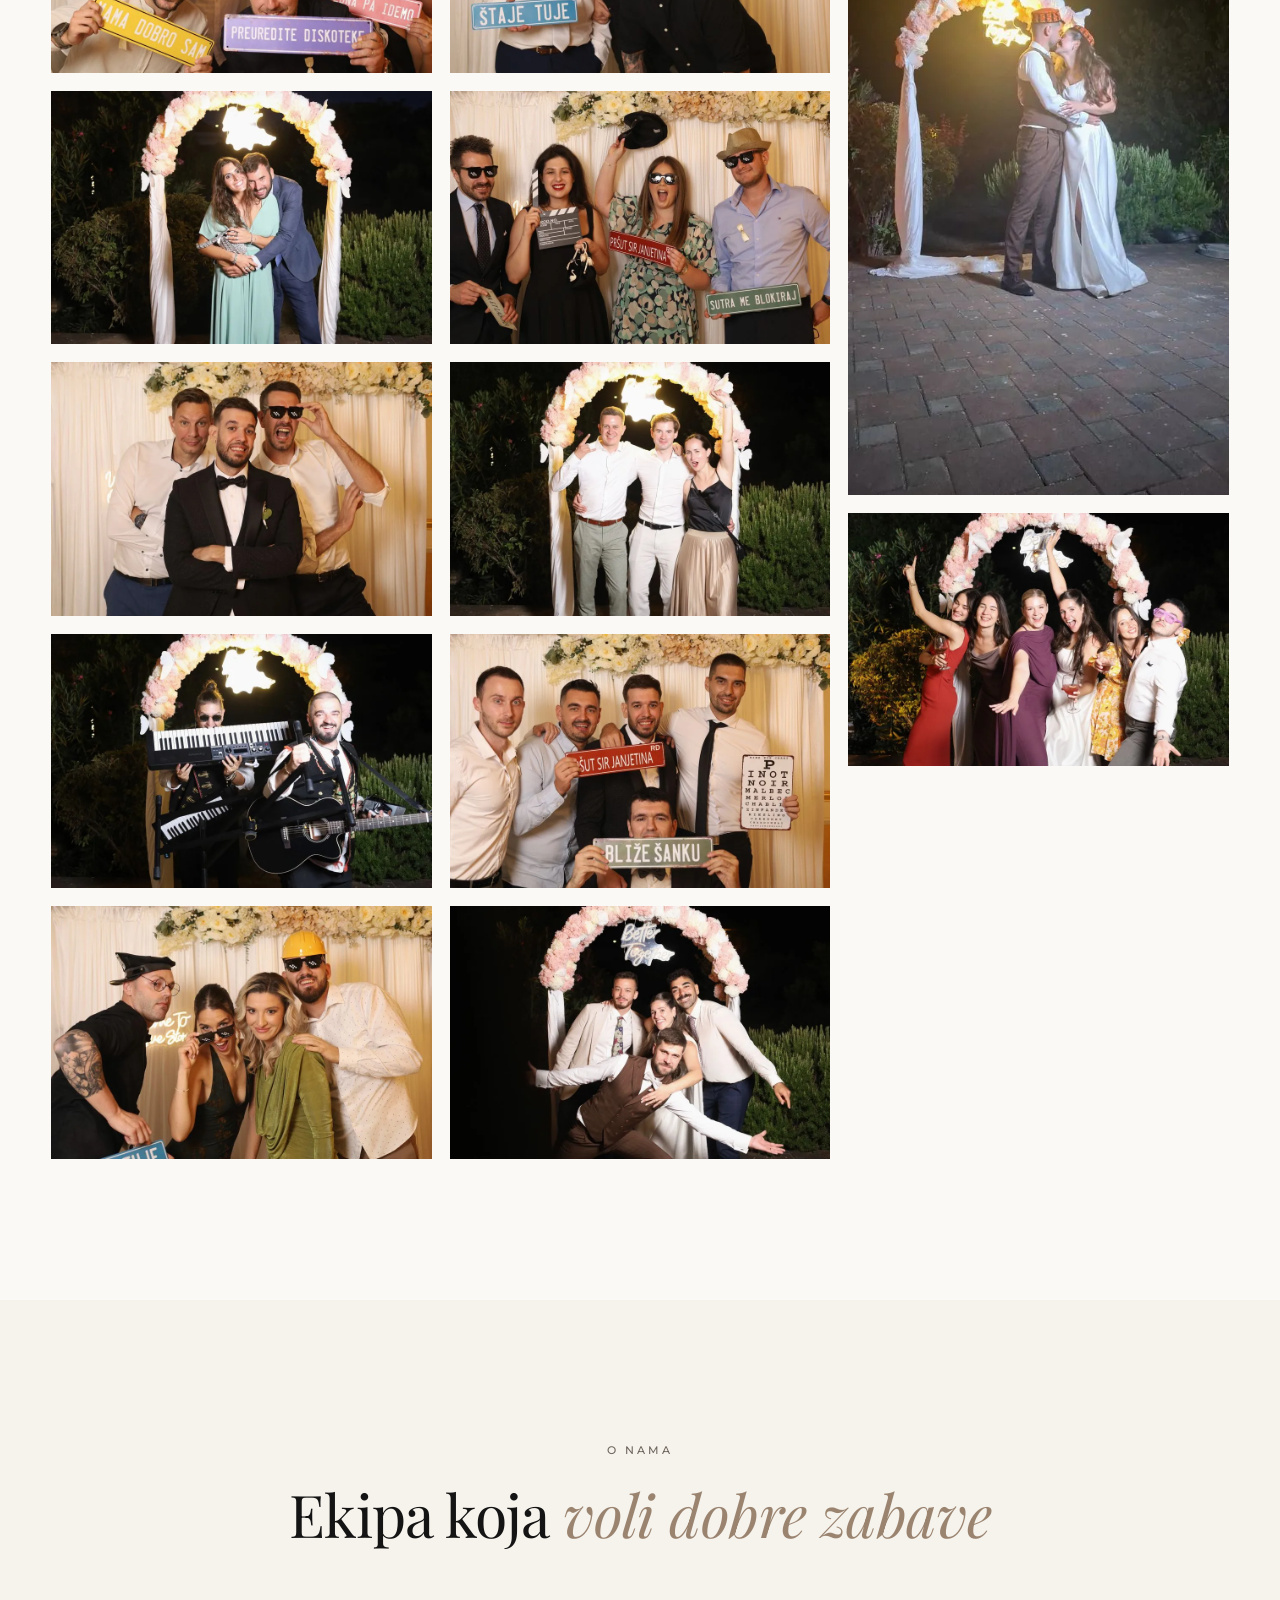
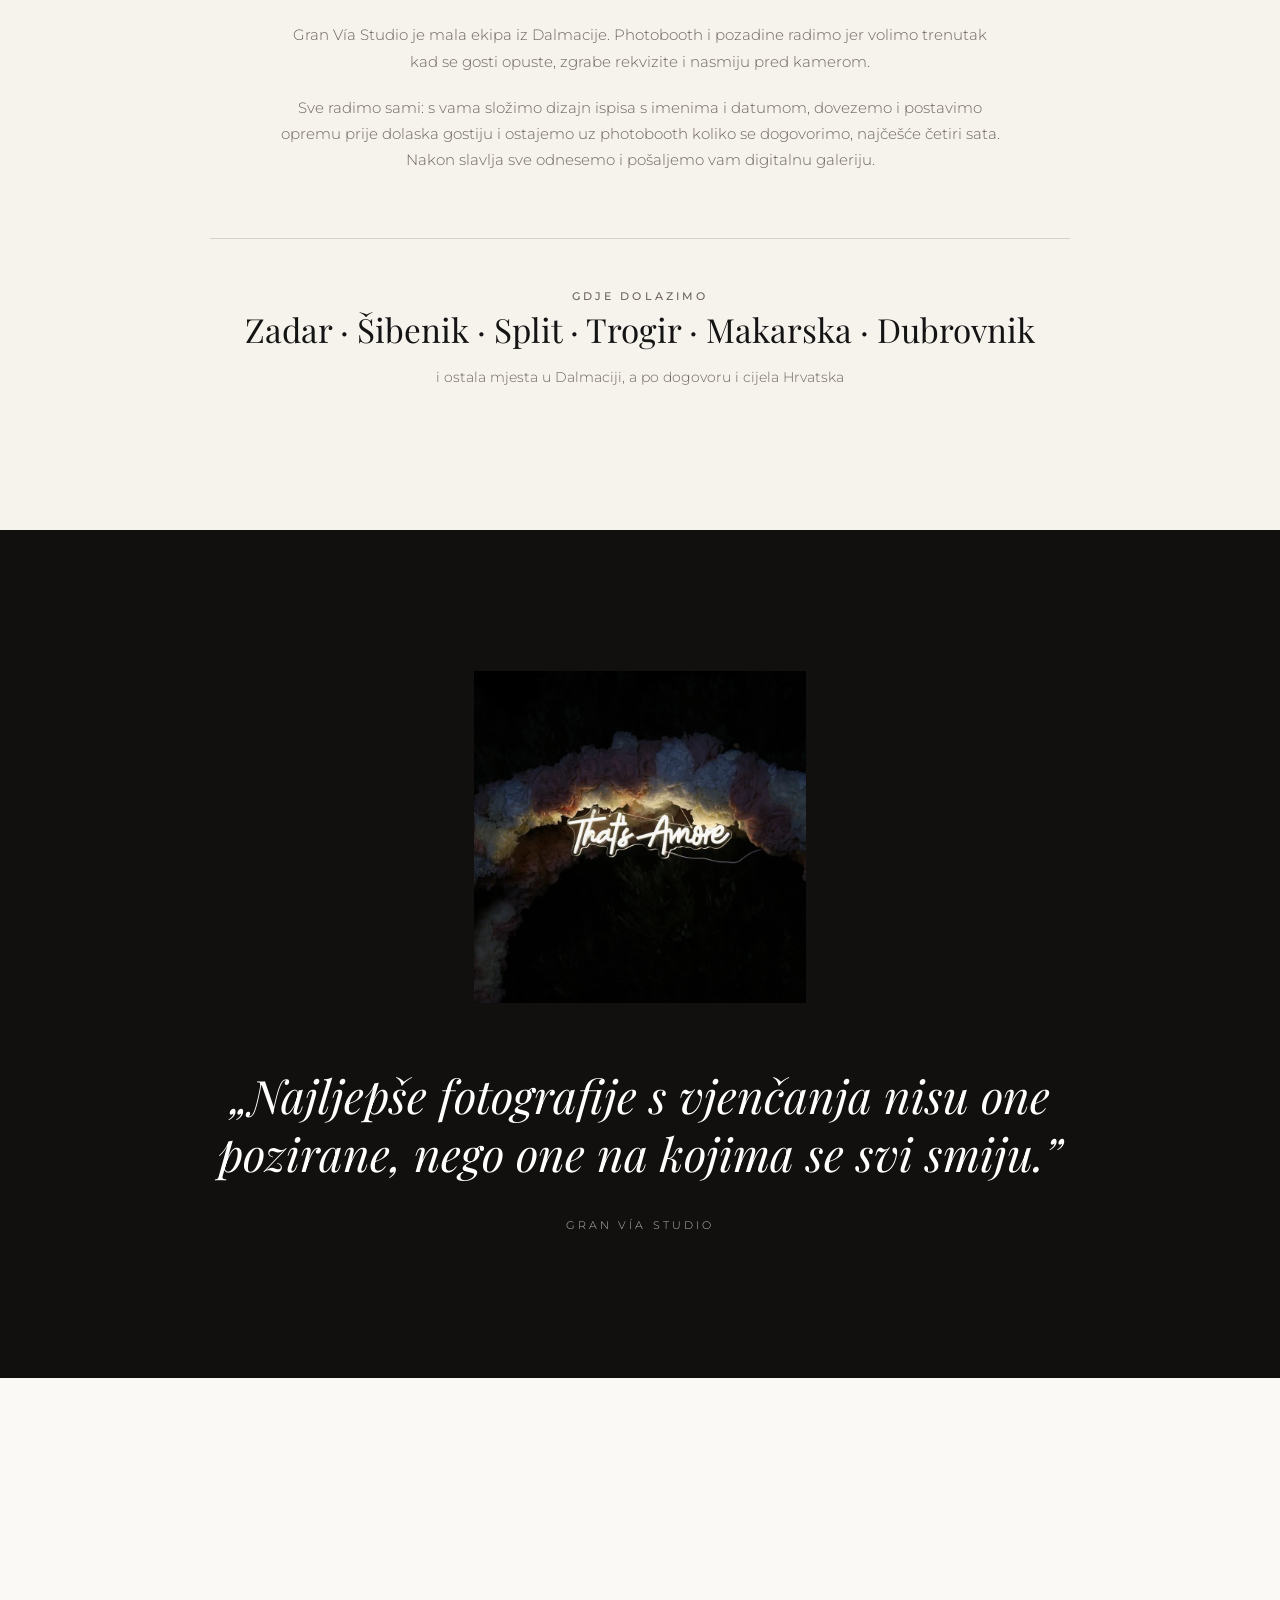
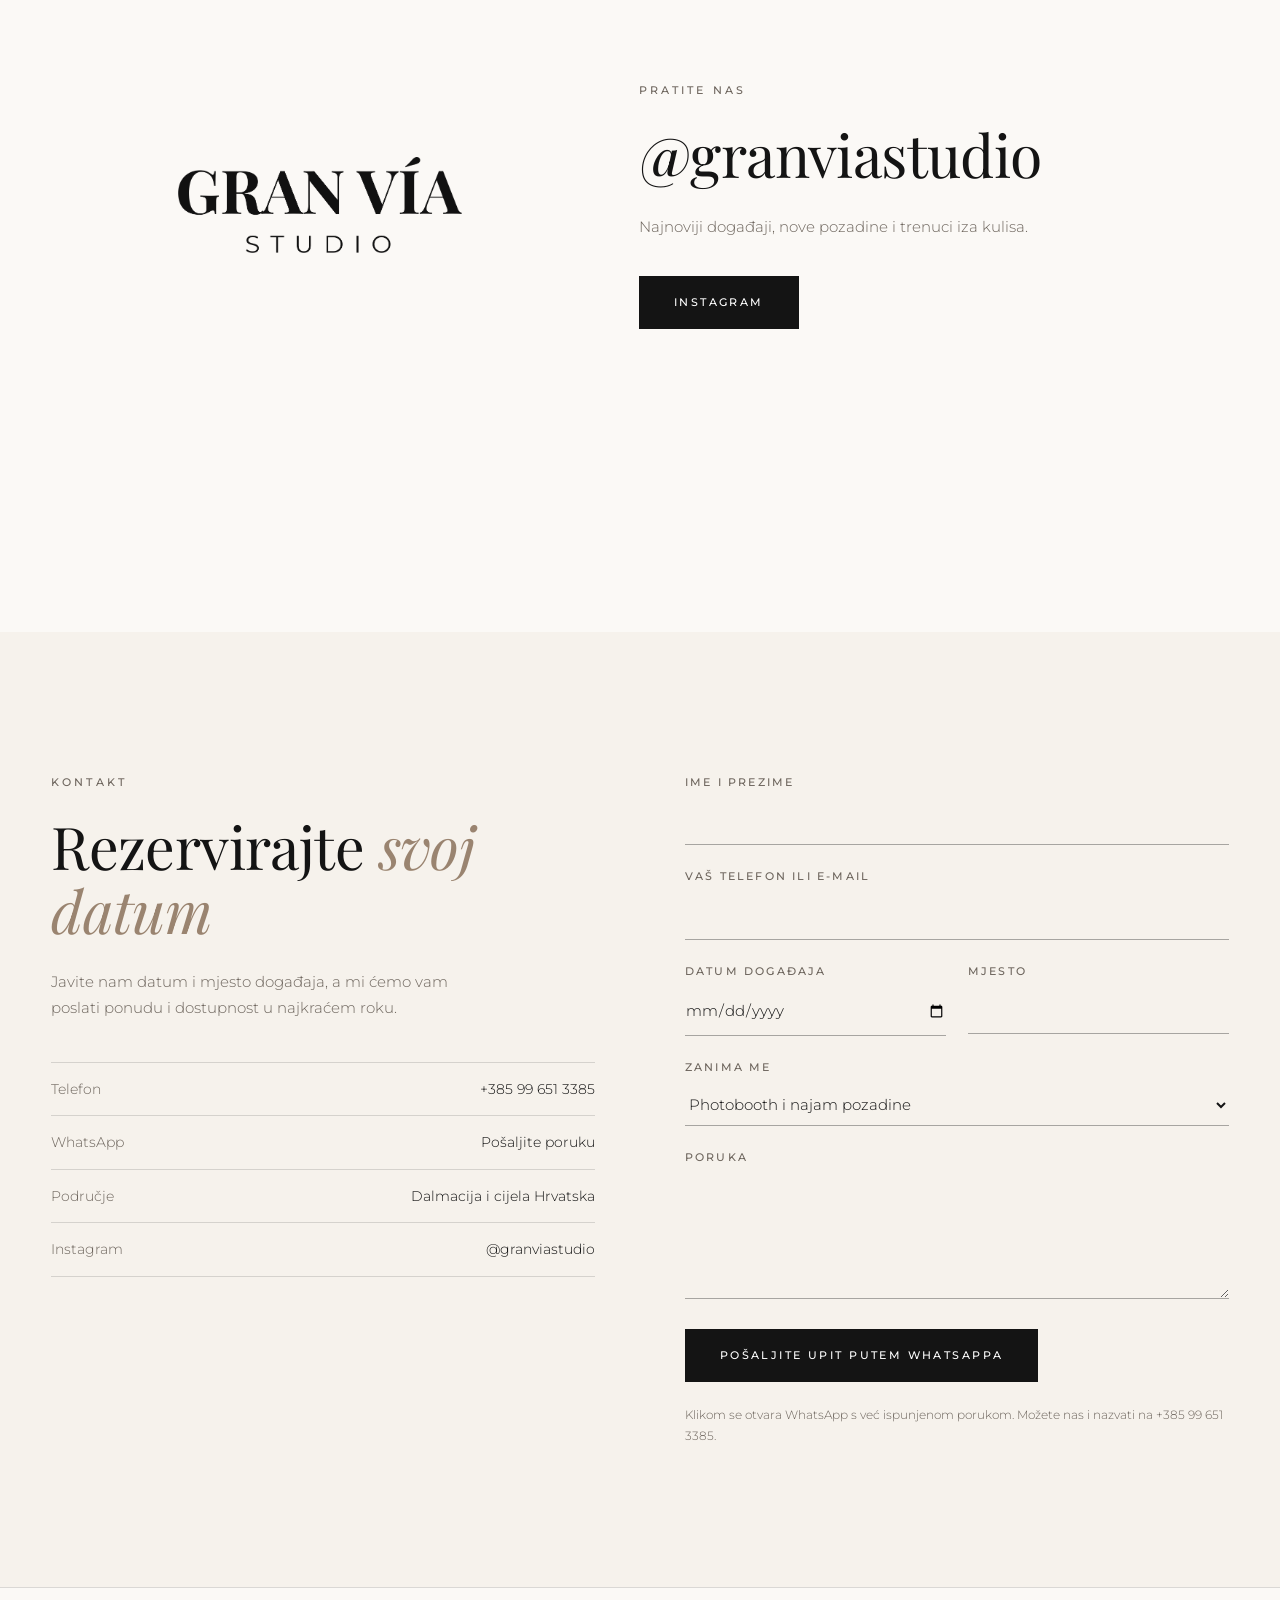
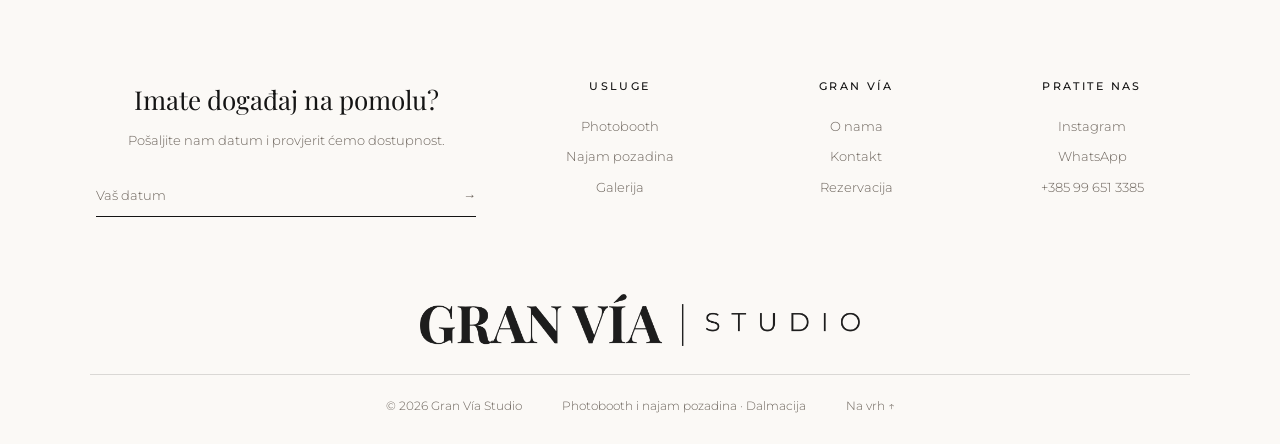
==== commit 0abea530: "Update wording: format chosen at booking, outdoor backdrop advice Co-Authored-By: Claude Opus 5.5 (1" ====
--- a/index.html
+++ b/index.html
@@ -194,7 +194,7 @@
         <div class="formats__text reveal">
           <p class="eyebrow">Dva formata</p>
           <h3 class="formats__title">Fotografija 2×6 ili <em>4×6</em></h3>
-          <p>Gosti biraju format koji im se više sviđa: fotografiju 2×6 s četiri kadra ili veću fotografiju 4×6 s tri kadra. Oba formata dizajniramo s vašim imenima i datumom, a ispis traje samo 12 sekundi.</p>
+          <p>Format birate pri ugovaranju usluge: fotografiju 2×6 s četiri kadra ili veću fotografiju 4×6 s tri kadra. Oba formata dizajniramo s vašim imenima i datumom, a ispis traje samo 12 sekundi.</p>
           <dl class="formats__list">
             <div><dt>Fotografija 2×6</dt><dd>5 × 15 cm, četiri fotografije</dd></div>
             <div><dt>Fotografija 4×6</dt><dd>10 × 15 cm, tri fotografije</dd></div>
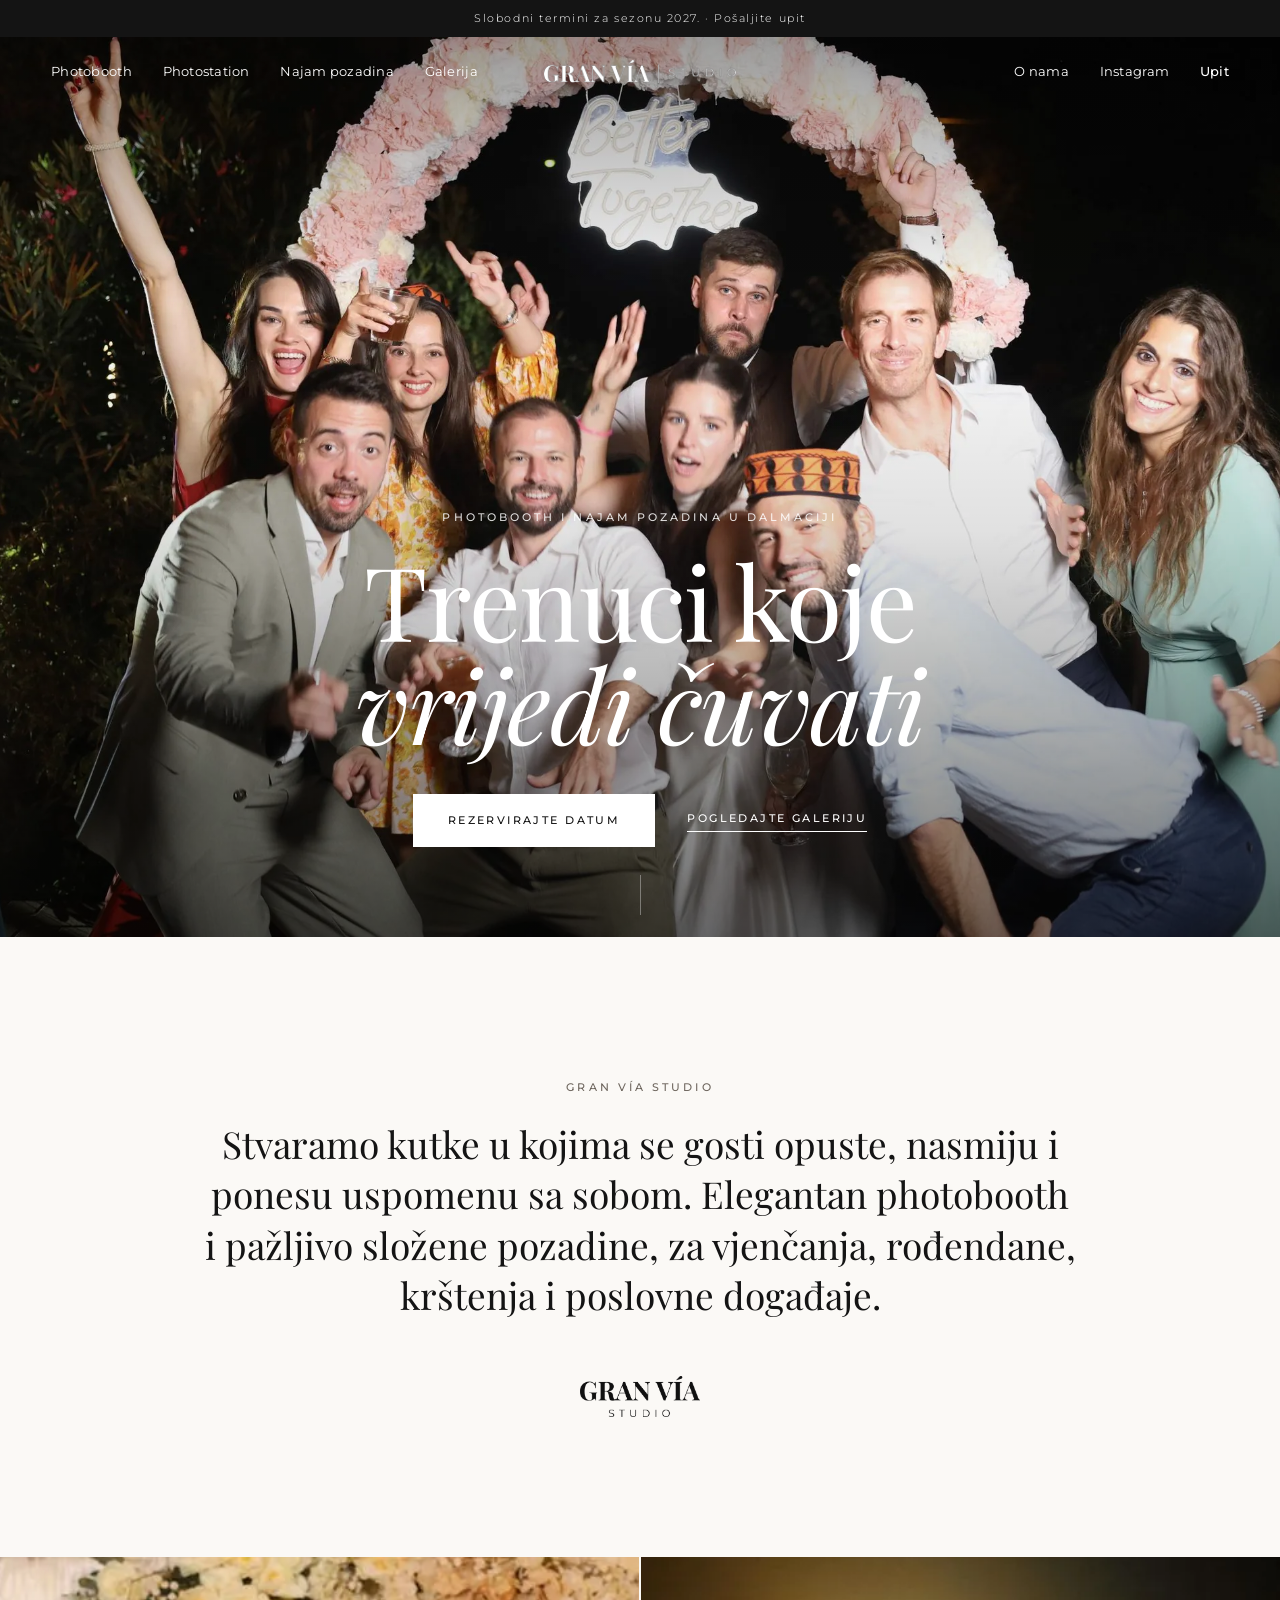
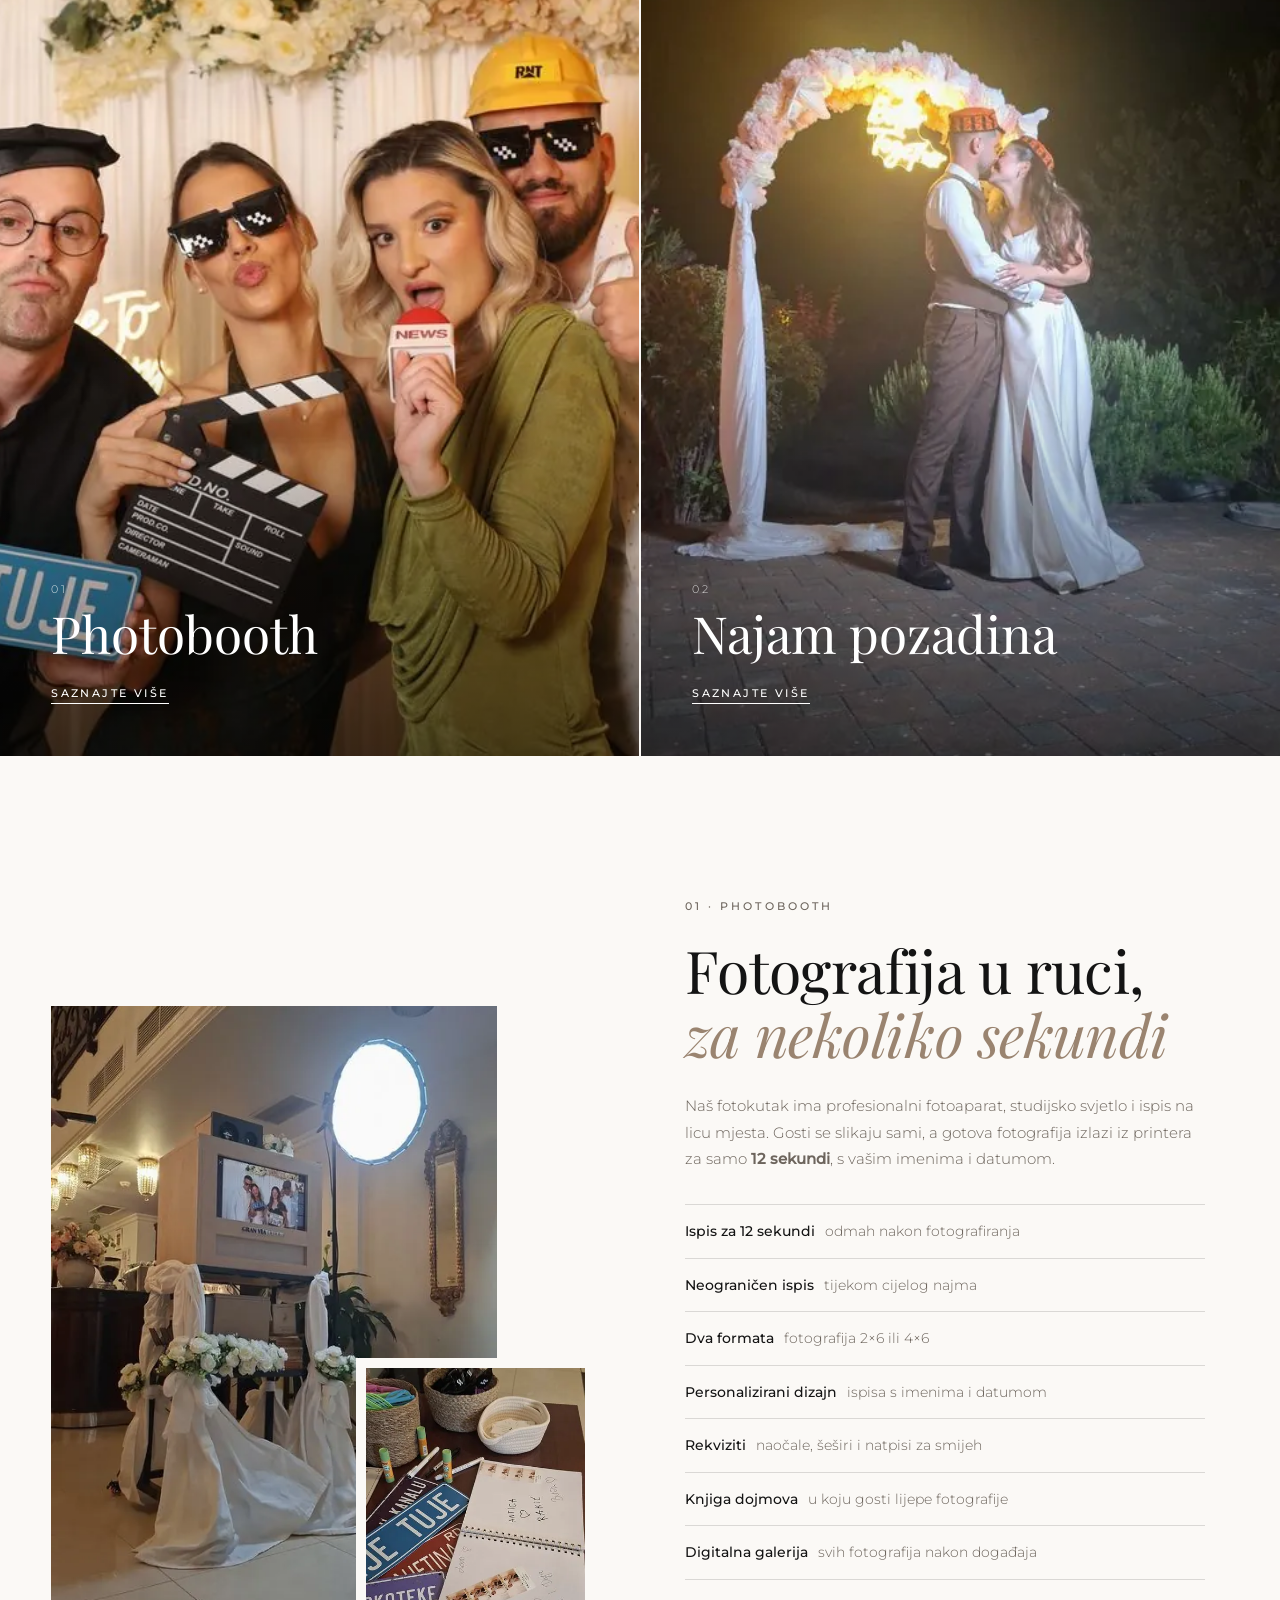
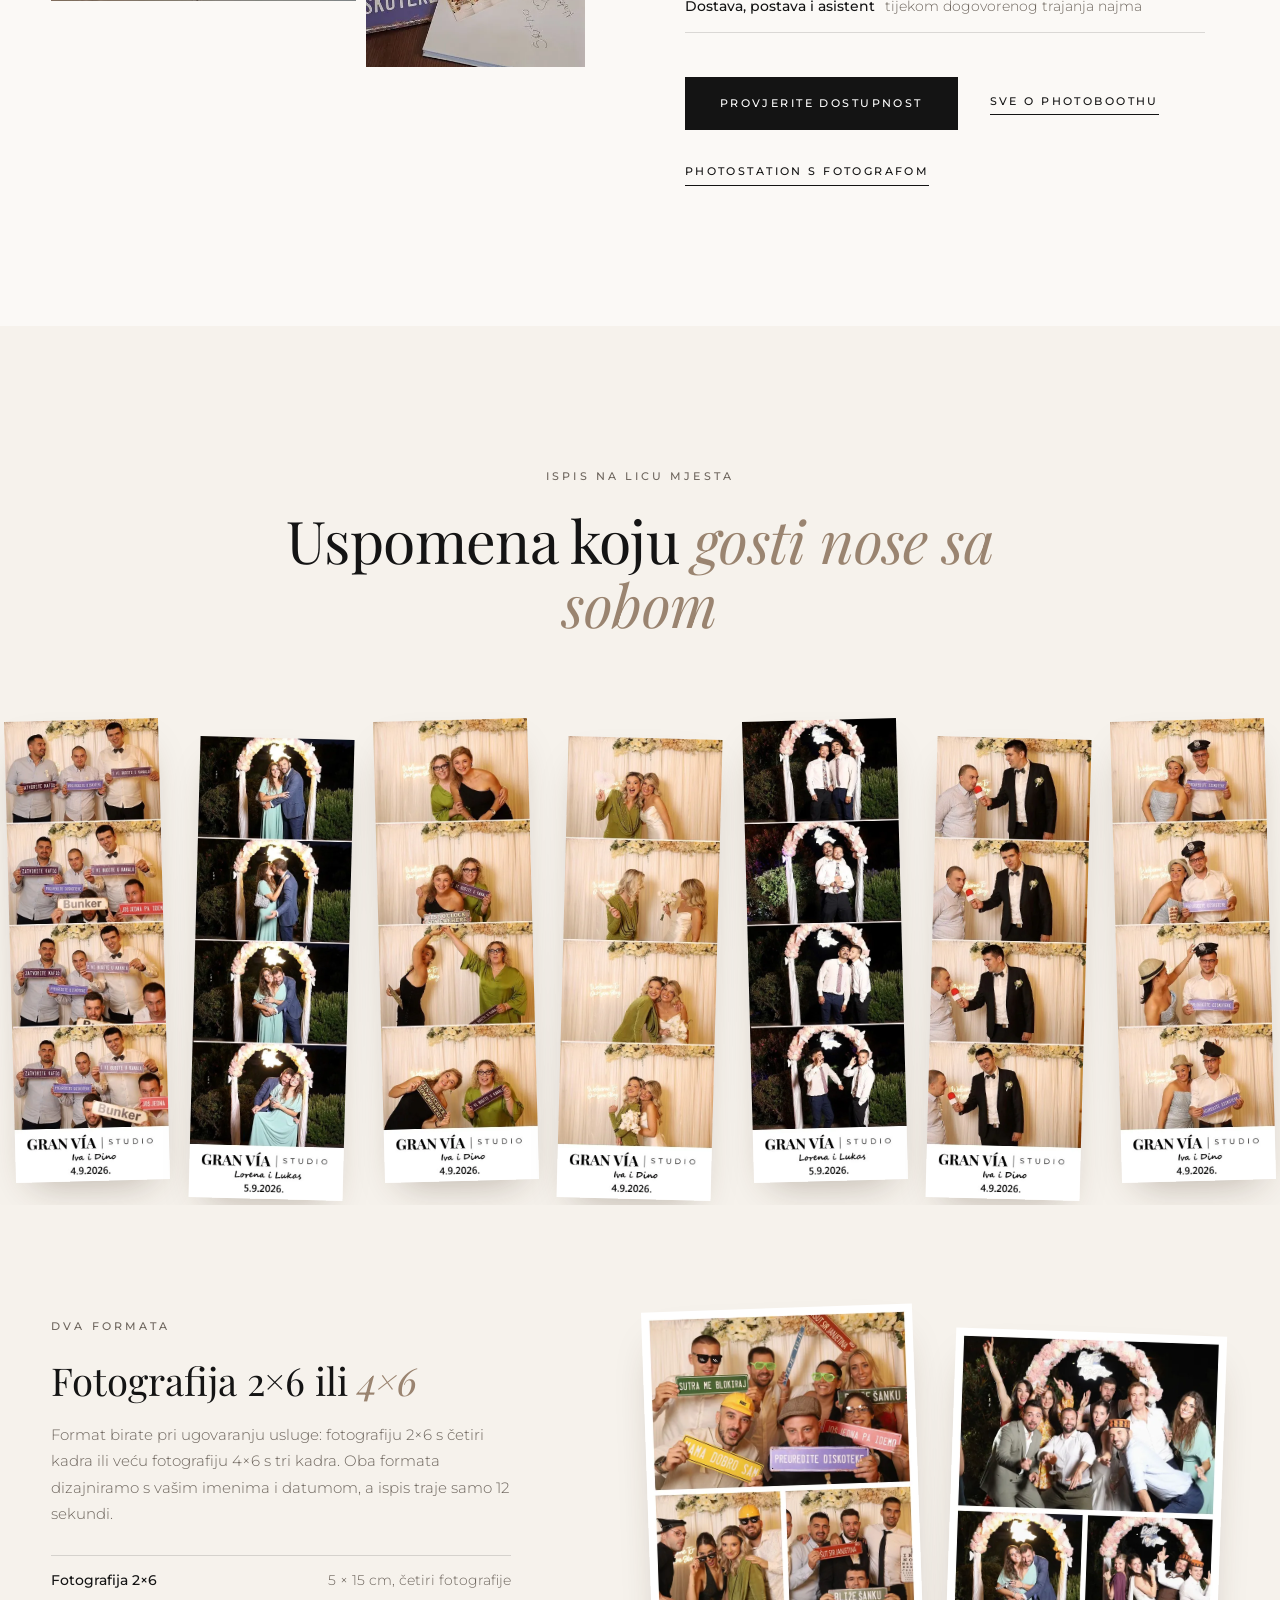
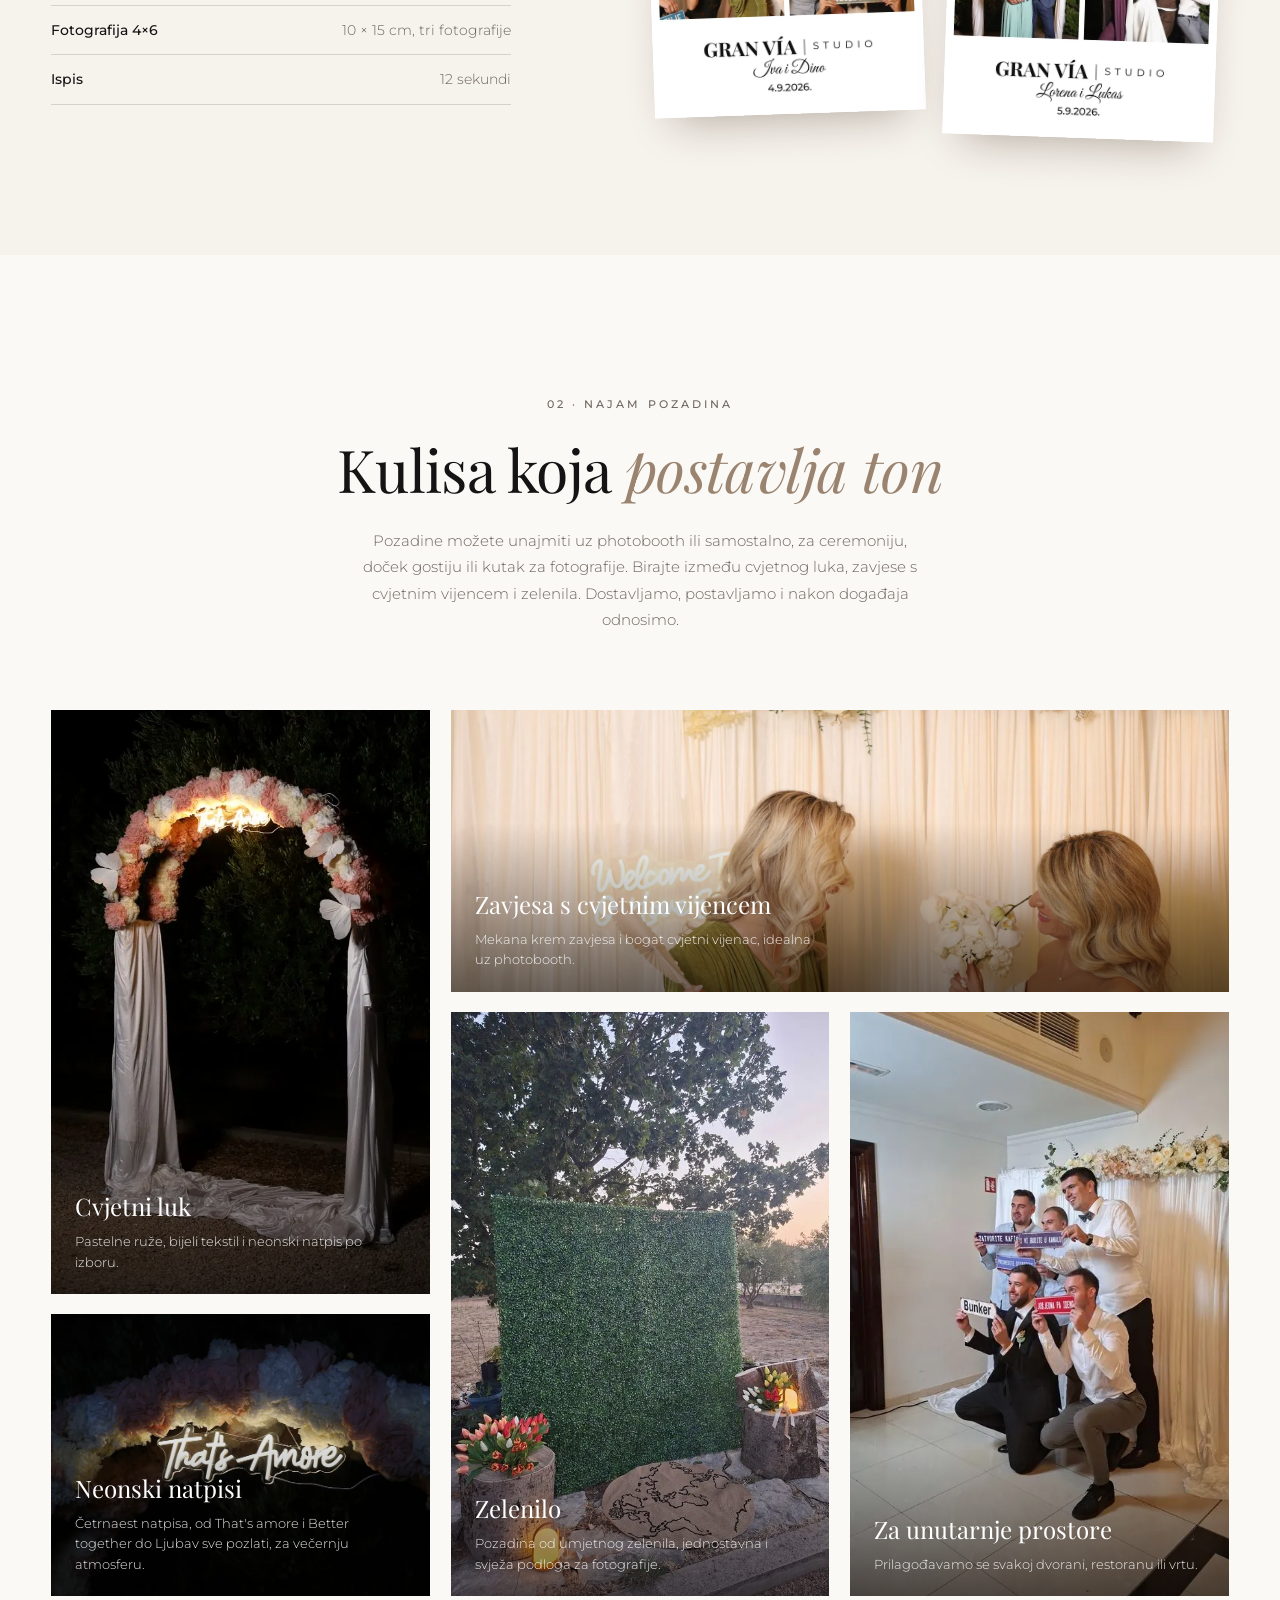
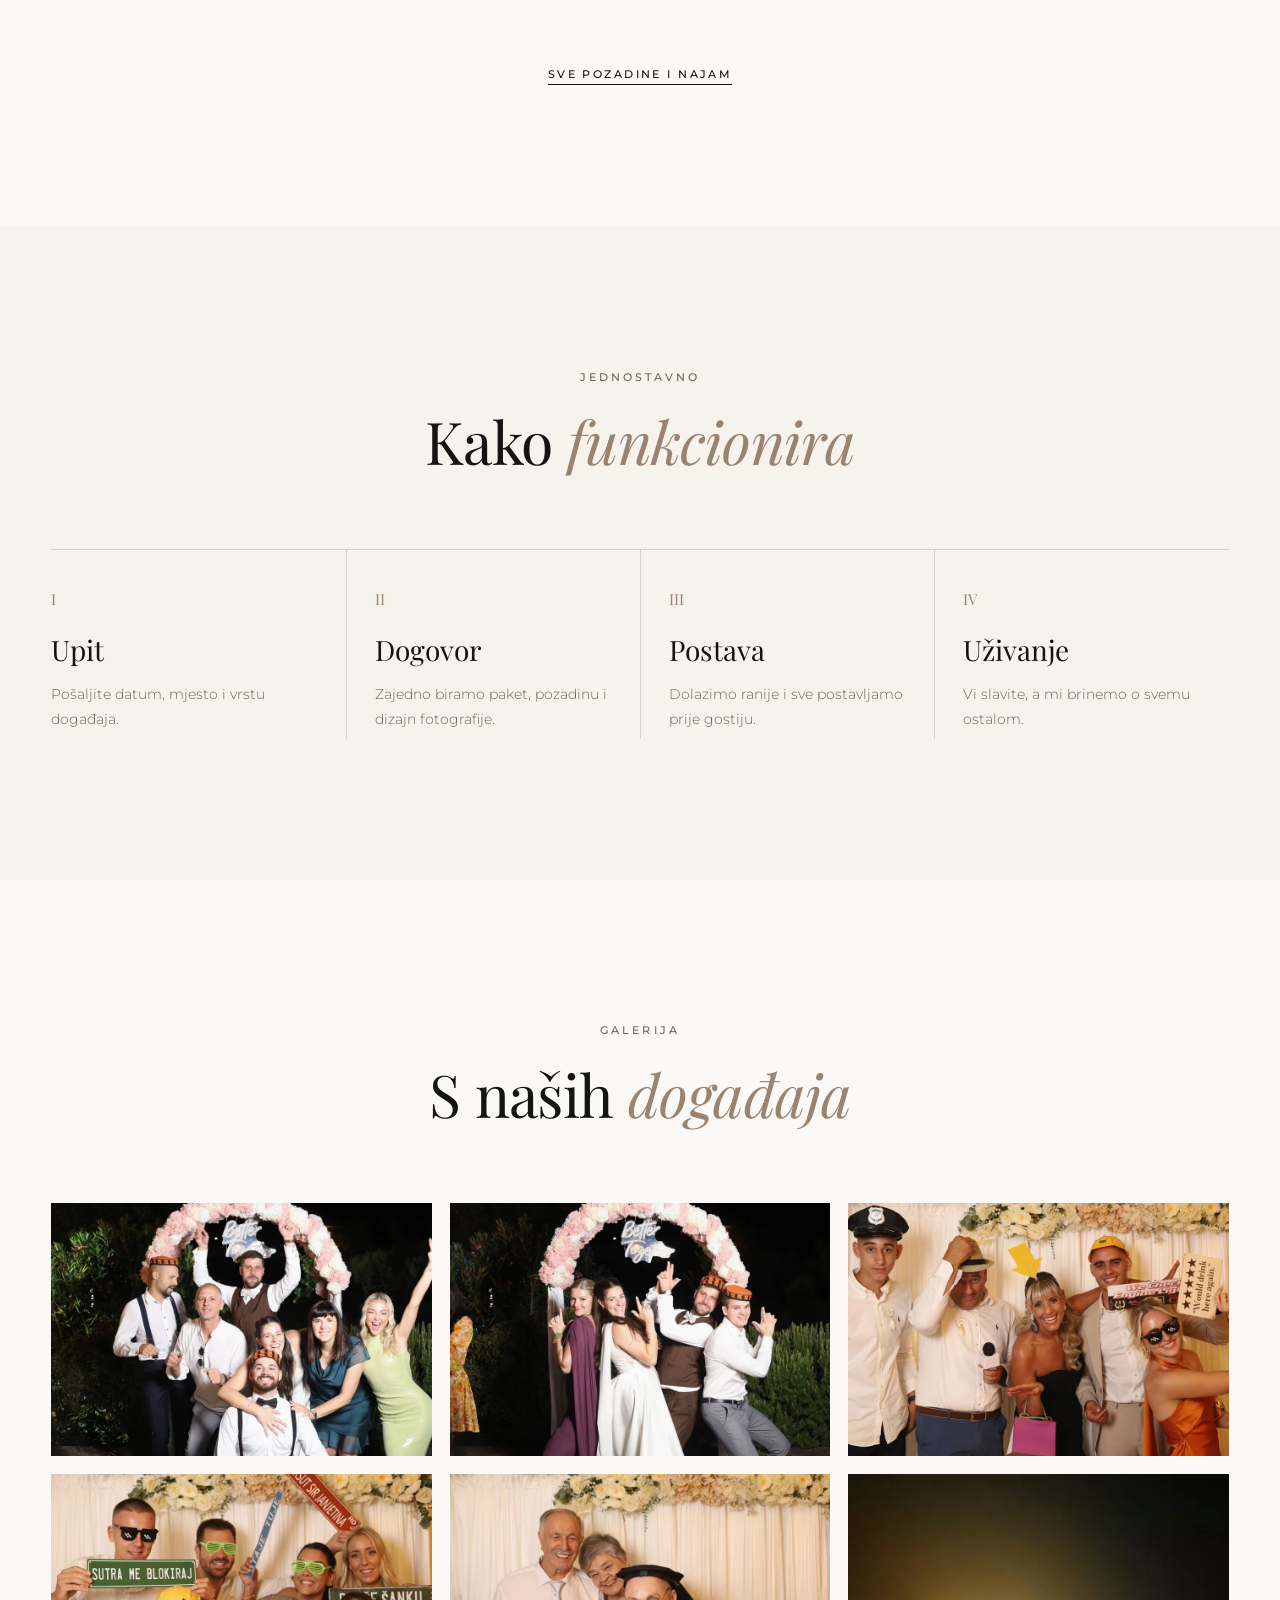
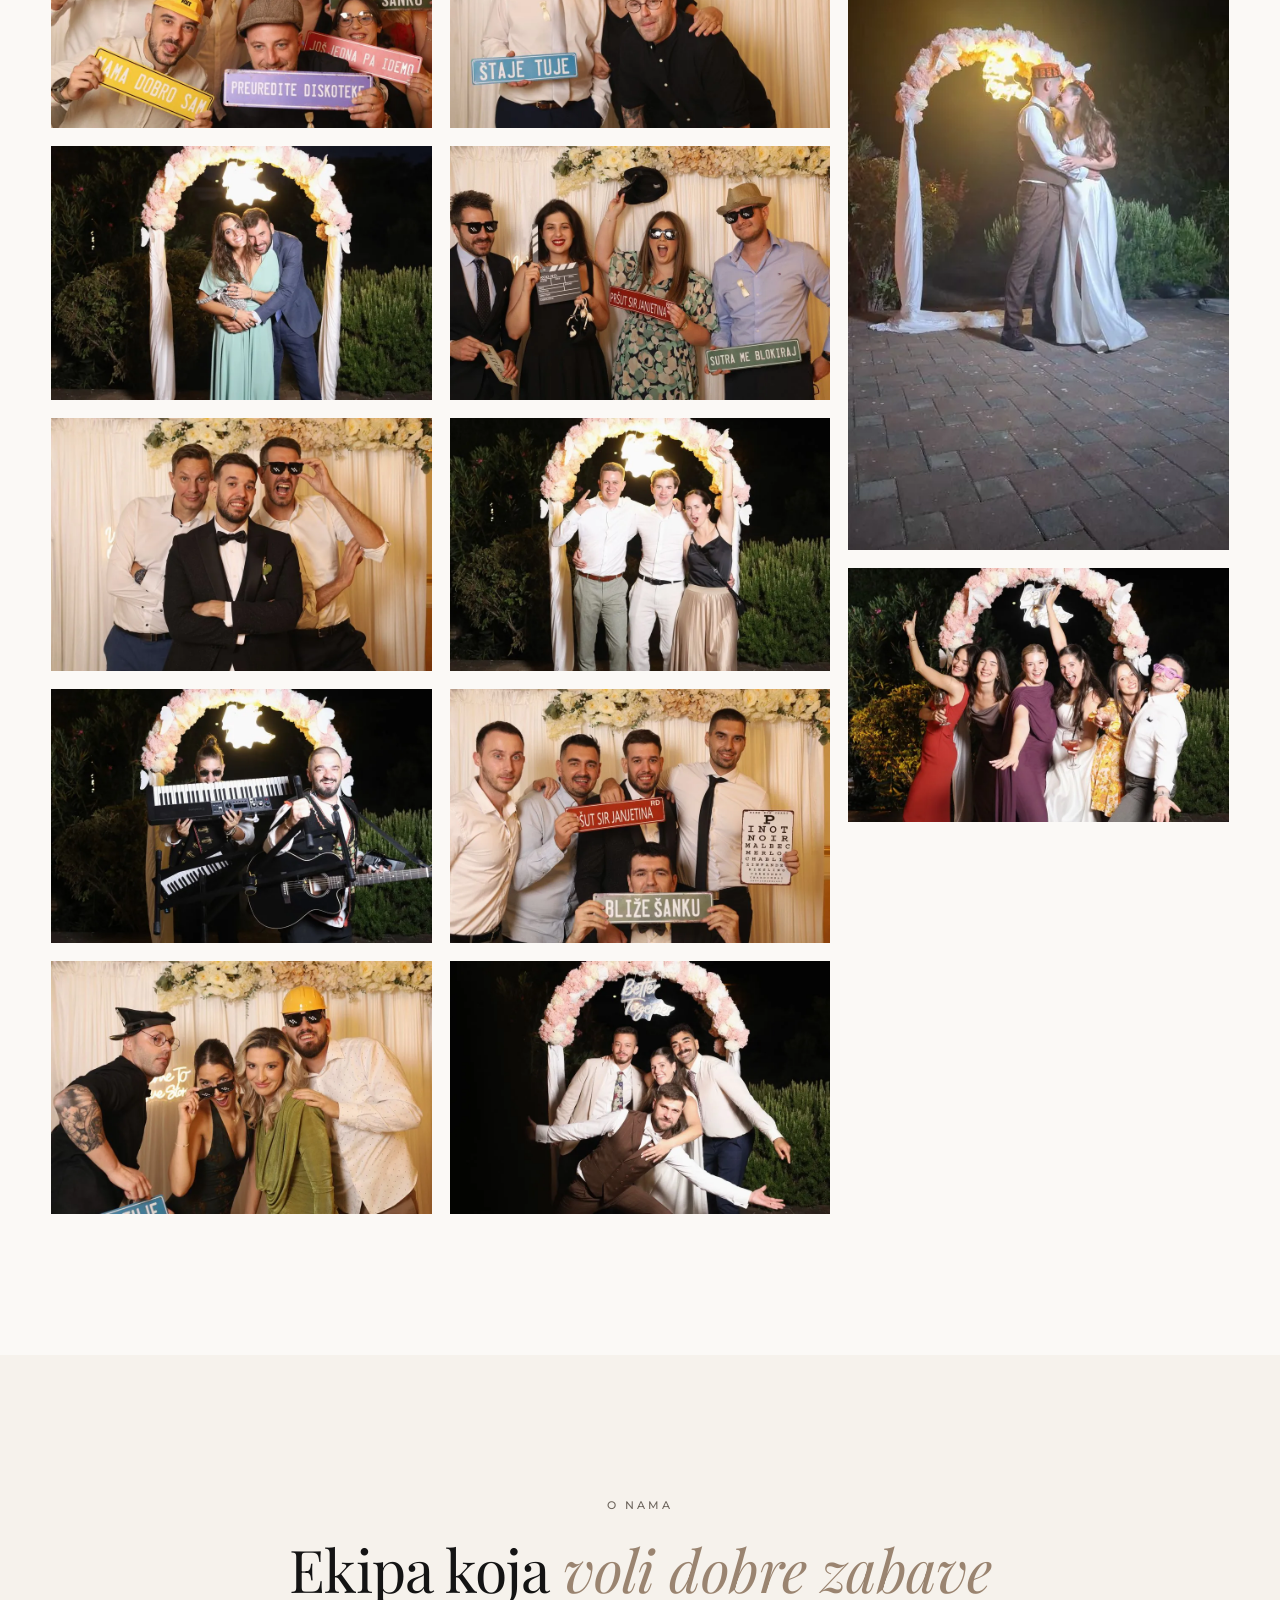
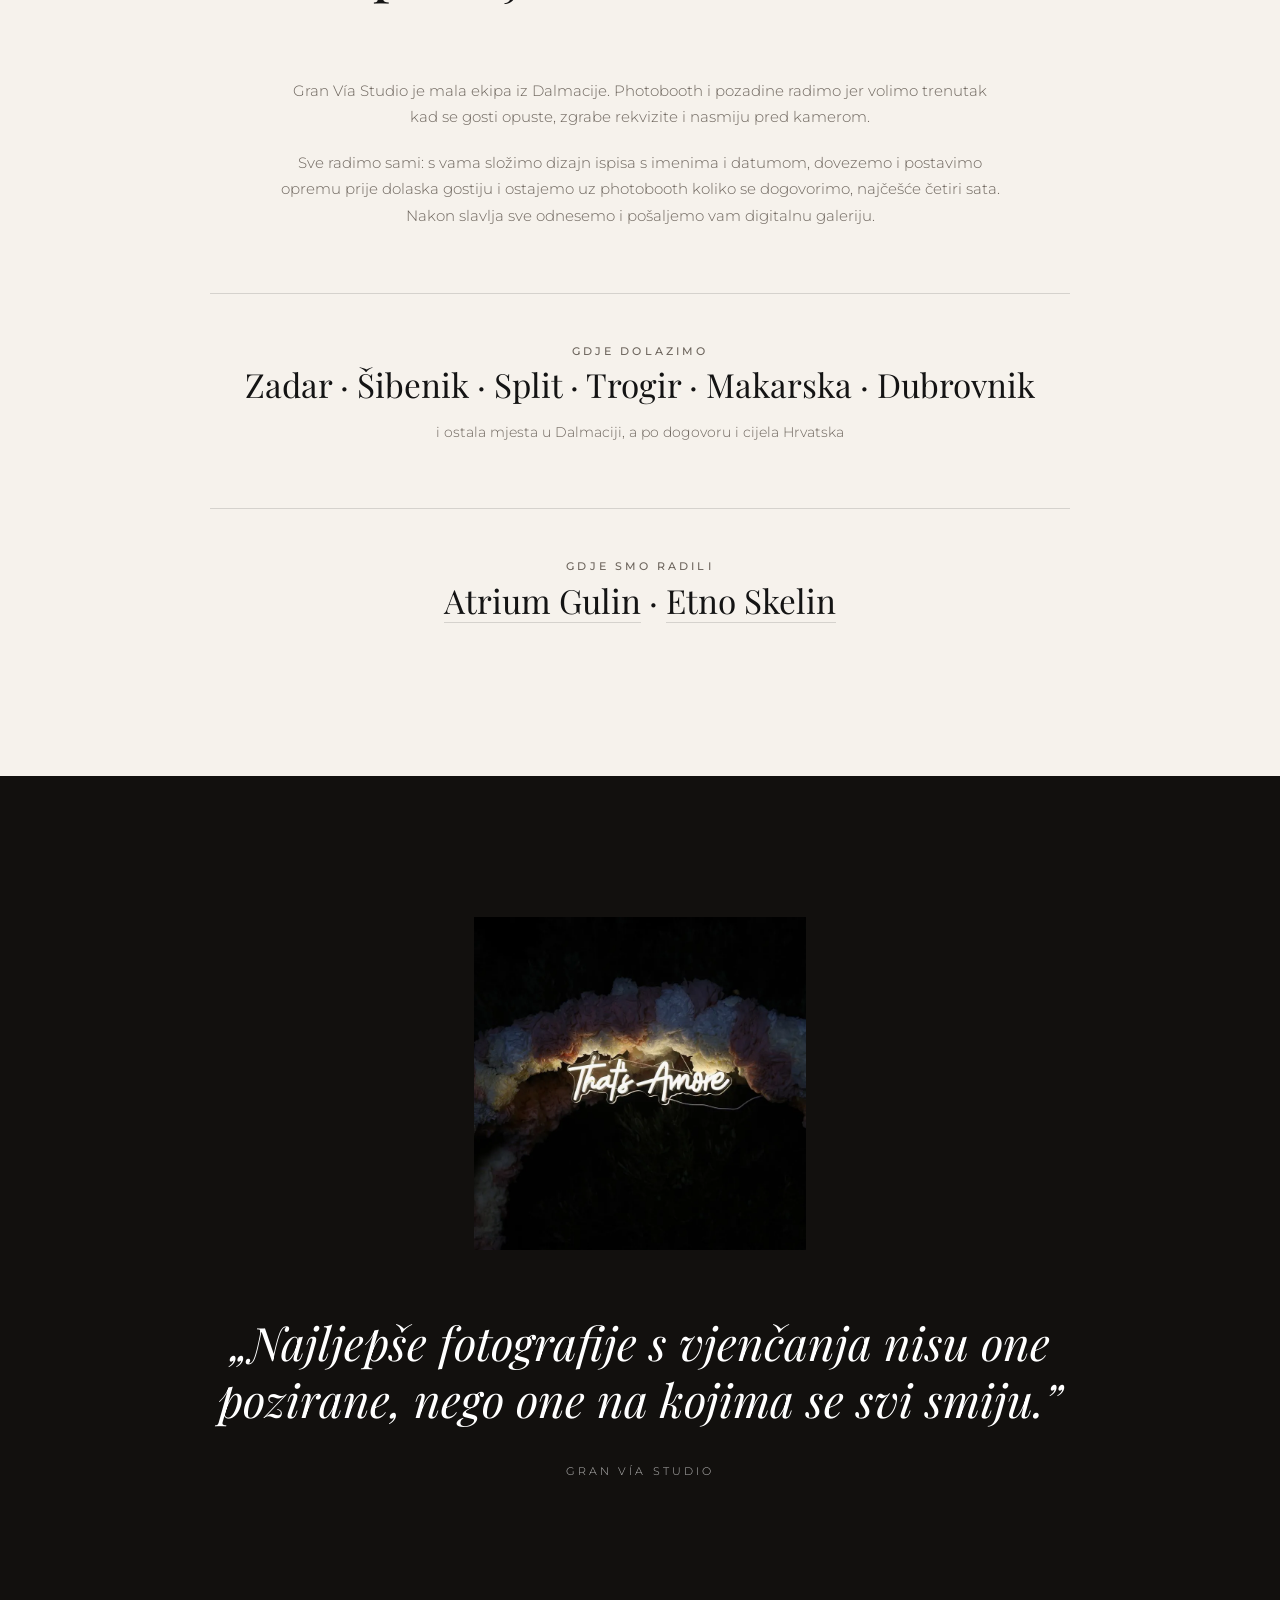
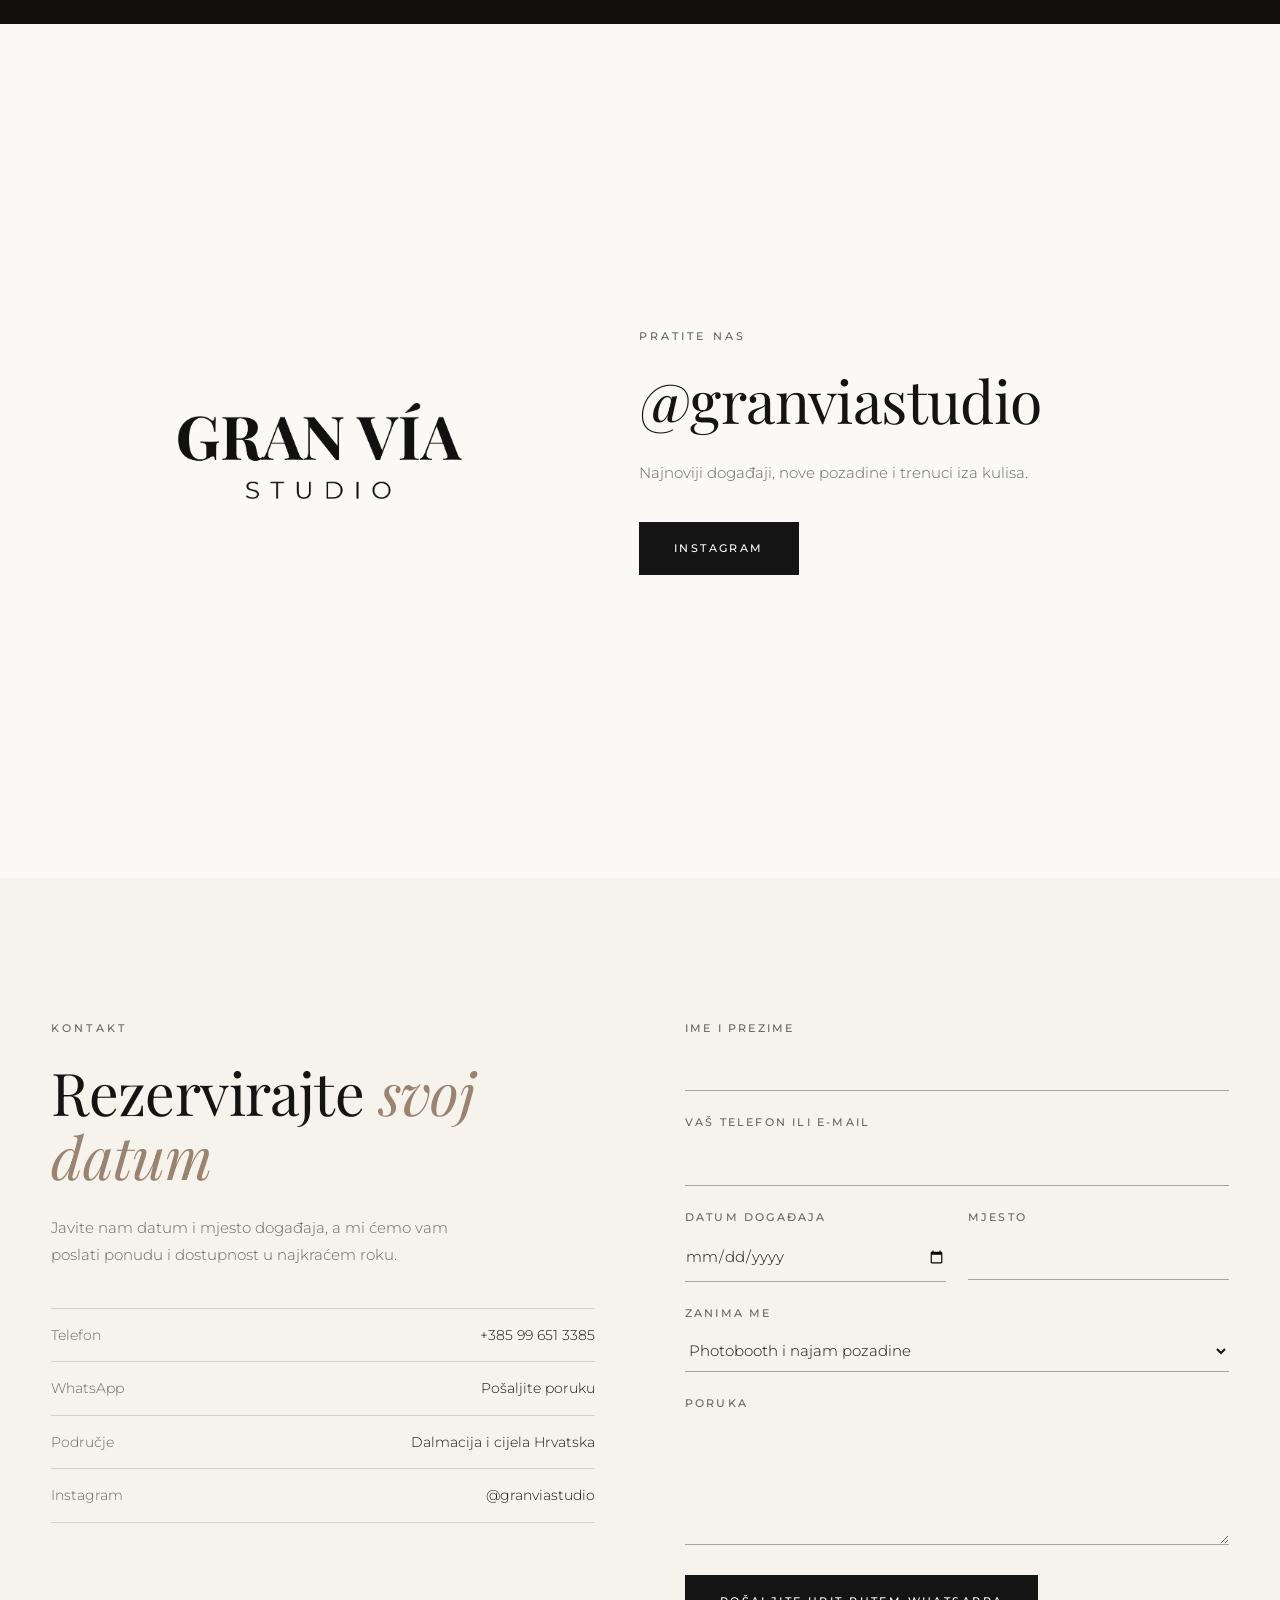
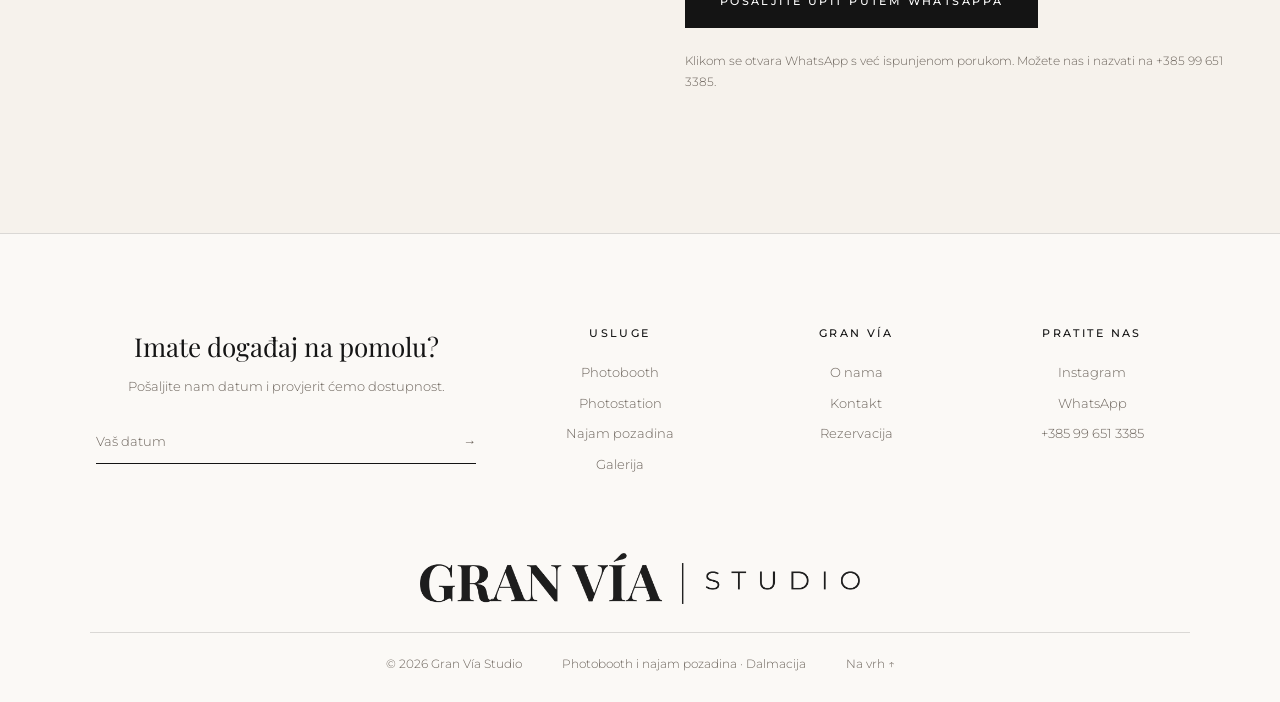
==== commit 26b040b6: "Add photostation page, venues, Croatian 404 page and tidy navigation Co-Authored-By: Claude Opus 5.5" ====
--- a/index.html
+++ b/index.html
@@ -55,6 +55,7 @@
           "name": "Usluge",
           "itemListElement": [
             { "@type": "Offer", "itemOffered": { "@id": "https://granviastudio.com.hr/photobooth/#service", "@type": "Service", "name": "Photobooth", "url": "https://granviastudio.com.hr/photobooth/", "description": "Photobooth s ispisom fotografija za 12 sekundi, rekvizitima, knjigom dojmova i digitalnom galerijom." } },
+            { "@type": "Offer", "itemOffered": { "@id": "https://granviastudio.com.hr/photostation/#service", "@type": "Service", "name": "Photostation", "url": "https://granviastudio.com.hr/photostation/", "description": "Photobooth bez konstrukcije: fotograf fotografira goste ispred pozadine po izboru." } },
             { "@type": "Offer", "itemOffered": { "@id": "https://granviastudio.com.hr/najam-pozadina/#service", "@type": "Service", "name": "Najam pozadina", "url": "https://granviastudio.com.hr/najam-pozadina/", "description": "Najam cvjetnog luka, zavjese s cvjetnim vijencem, zelenila i neonskih natpisa, s dostavom i postavom." } }
           ]
         }
@@ -80,6 +81,7 @@
   <header class="site-header" id="top">
     <nav class="nav nav--left" aria-label="Glavni izbornik">
       <a href="photobooth/">Photobooth</a>
+      <a href="photostation/">Photostation</a>
       <a href="najam-pozadina/">Najam pozadina</a>
       <a href="#galerija">Galerija</a>
     </nav>
@@ -102,6 +104,7 @@
   <div class="mobile-menu" id="mobile-menu" hidden>
     <nav aria-label="Mobilni izbornik">
       <a href="photobooth/">Photobooth</a>
+      <a href="photostation/">Photostation</a>
       <a href="najam-pozadina/">Najam pozadina</a>
       <a href="#galerija">Galerija</a>
       <a href="#o-nama">O nama</a>
@@ -171,6 +174,7 @@
         <div class="split__actions">
           <a href="#kontakt" class="btn">Provjerite dostupnost</a>
           <a href="photobooth/" class="link-underline">Sve o photoboothu</a>
+          <a href="photostation/" class="link-underline">Photostation s fotografom</a>
         </div>
       </div>
     </section>
@@ -291,6 +295,10 @@
         <p class="about__cities">Zadar · Šibenik · Split · Trogir · Makarska · Dubrovnik</p>
         <p class="about__note">i ostala mjesta u Dalmaciji, a po dogovoru i cijela Hrvatska</p>
       </div>
+      <div class="about__places reveal">
+        <p class="eyebrow">Gdje smo radili</p>
+        <p class="about__cities"><a href="https://atrium-gulin.hr/" target="_blank" rel="noopener">Atrium Gulin</a> · <a href="https://www.etnoskelin.com/" target="_blank" rel="noopener">Etno Skelin</a></p>
+      </div>
     </section>
 
     <section class="quote">
@@ -336,6 +344,7 @@
           <select name="usluga">
             <option>Photobooth i najam pozadine</option>
             <option>Samo photobooth</option>
+            <option>Photostation s fotografom</option>
             <option>Samo najam pozadine</option>
           </select>
         </label>
@@ -357,6 +366,7 @@
       <div class="footer__col">
         <h3>Usluge</h3>
         <a href="photobooth/">Photobooth</a>
+        <a href="photostation/">Photostation</a>
         <a href="najam-pozadina/">Najam pozadina</a>
         <a href="#galerija">Galerija</a>
       </div>
--- a/css/style.css
+++ b/css/style.css
@@ -141,6 +141,7 @@
 }
 .nav a:hover::after { transform: scaleX(1); }
 .nav__cta { font-weight: 500; }
+.nav a { white-space: nowrap; }
 
 .brand { position: relative; display: block; width: clamp(150px, 15vw, 220px); }
 .brand img { width: 100%; height: auto; transition: opacity .4s; }
@@ -191,9 +192,11 @@
 .hero--page { height: 78vh; height: 78svh; min-height: 520px; }
 .hero__slide--pb { background-image: url(../img/photobooth-rekviziti-1.webp); background-position: center 30%; }
 .hero__slide--bd { background-image: url(../img/galerija-luk-par.webp); background-position: 70% 40%; }
+.hero__slide--ps { background-image: url(../img/galerija-luk-mladenka.webp); background-position: center 35%; }
 @media (max-width: 760px) {
   .hero__slide--pb { background-image: url(../img/photobooth-rekviziti-1-m.webp); }
   .hero__slide--bd { background-image: url(../img/galerija-luk-par-m.webp); }
+  .hero__slide--ps { background-image: url(../img/galerija-luk-mladenka-m.webp); }
   .hero__slide--1 { background-image: url(../img/hero-luk-ekipa-m.webp); }
   .hero.is-loaded .hero__slide--2 { background-image: url(../img/backdrop-welcome-m.webp); }
   .hero.is-loaded .hero__slide--3 { background-image: url(../img/galerija-luk-djevojke-m.webp); }
@@ -419,6 +422,12 @@
 .faq__list dt { font-family: var(--serif); font-size: clamp(20px, 2vw, 24px); line-height: 1.3; margin: 0 0 8px; }
 .faq__list dd { margin: 0; color: var(--muted); max-width: 720px; }
 .faq__list a, .about a { text-decoration: underline; text-underline-offset: 3px; }
+.compare__grid { display: grid; grid-template-columns: 1fr 1fr; gap: clamp(32px, 6vw, 96px); max-width: 1100px; margin: 0 auto; }
+.compare__col h3 { font-family: var(--serif); font-weight: 400; font-size: clamp(26px, 2.6vw, 34px); margin: 0; }
+.compare__col .features { margin: 20px 0 28px; }
+@media (max-width: 760px) { .compare__grid { grid-template-columns: 1fr; } }
+.about__cities a { text-decoration: none; border-bottom: 1px solid var(--line); }
+.about__cities a:hover { border-bottom-color: currentColor; }
 .cta__actions { display: flex; gap: 32px; justify-content: center; align-items: center; flex-wrap: wrap; }
 
 .about__text { max-width: 720px; margin: 0 auto; text-align: center; color: var(--muted); }
@@ -449,6 +458,14 @@
   .reveal { opacity: 1; transform: none; transition: none; }
   .hero__slide { transition: opacity .01s; transform: none !important; }
   .hero__scroll span { animation: none; }
+}
+
+@media (max-width: 1100px) { .nav { gap: 16px; font-size: 12px; } }
+@media (max-width: 1000px) {
+  .nav { display: none; }
+  .menu-toggle, .mobile-cta { display: block; }
+  .menu-toggle { justify-self: start; }
+  .mobile-cta { justify-self: end; }
 }
 
 @media (max-width: 1024px) {
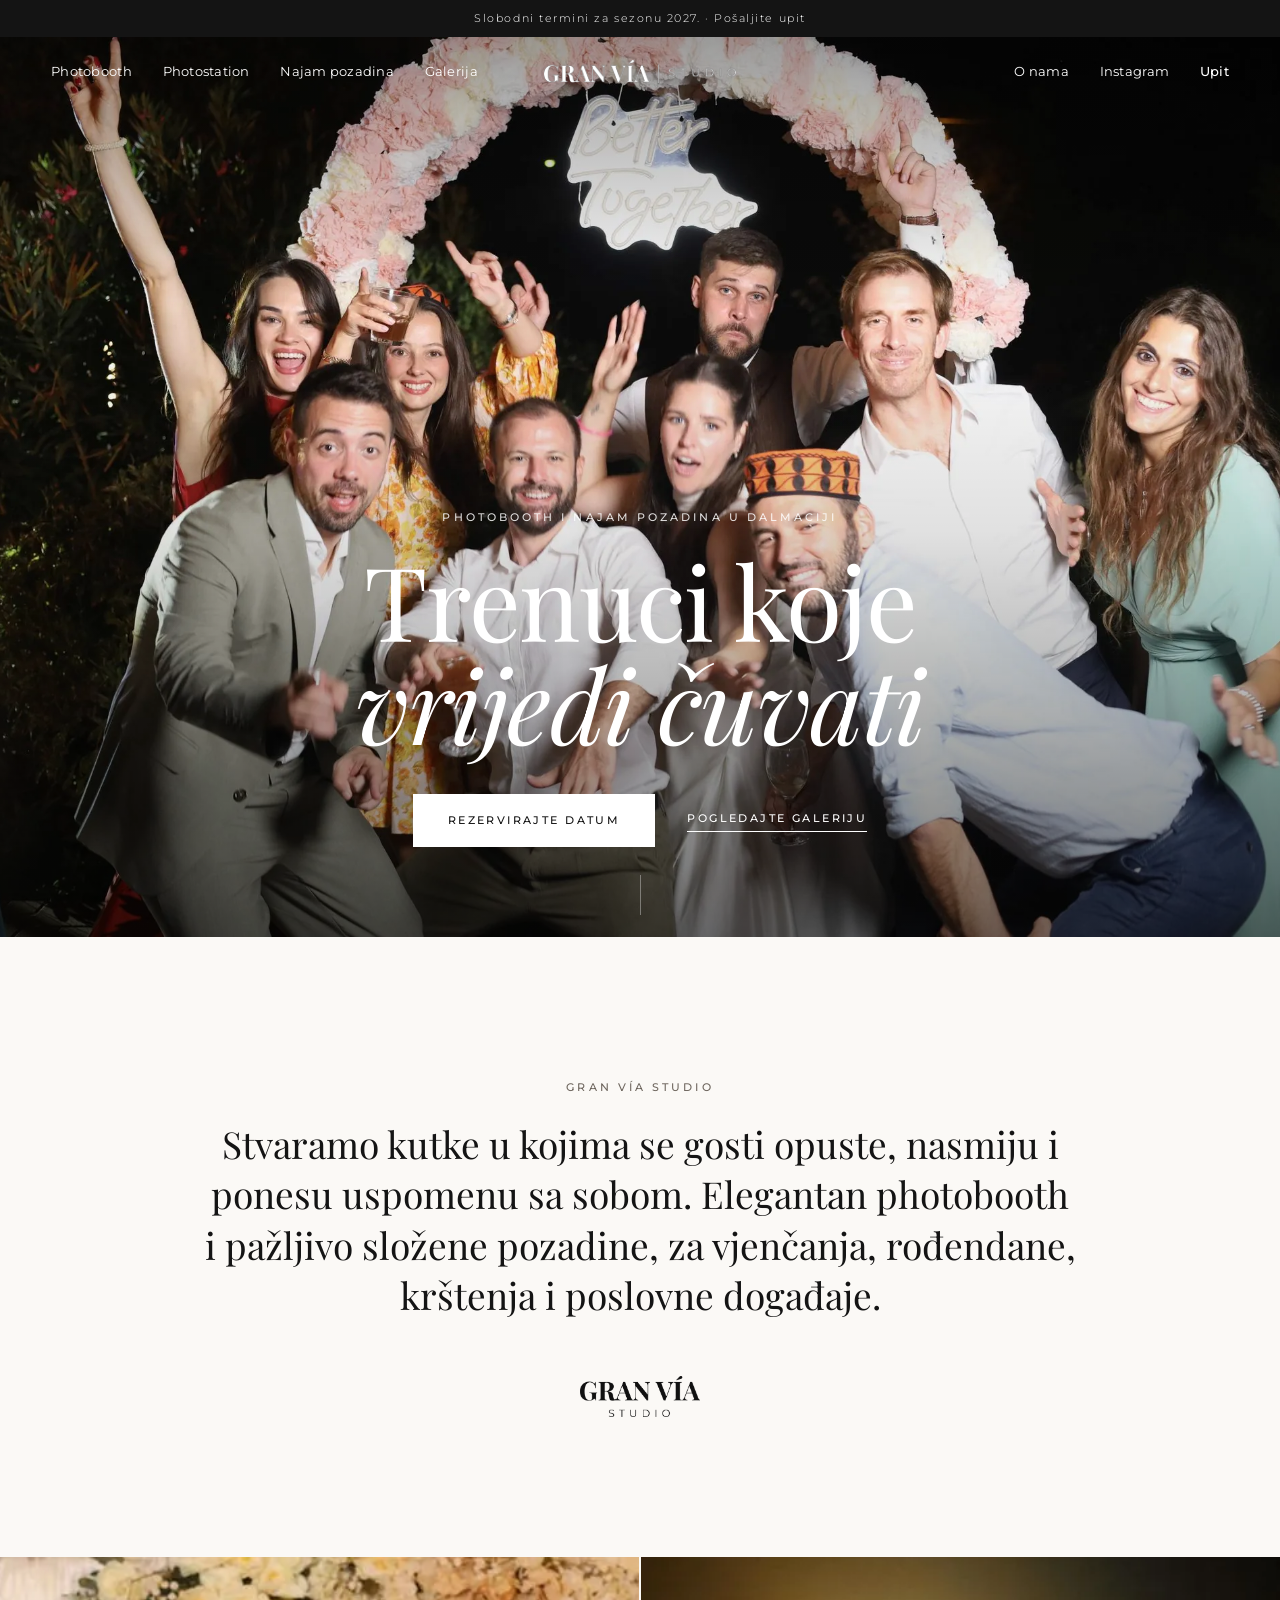
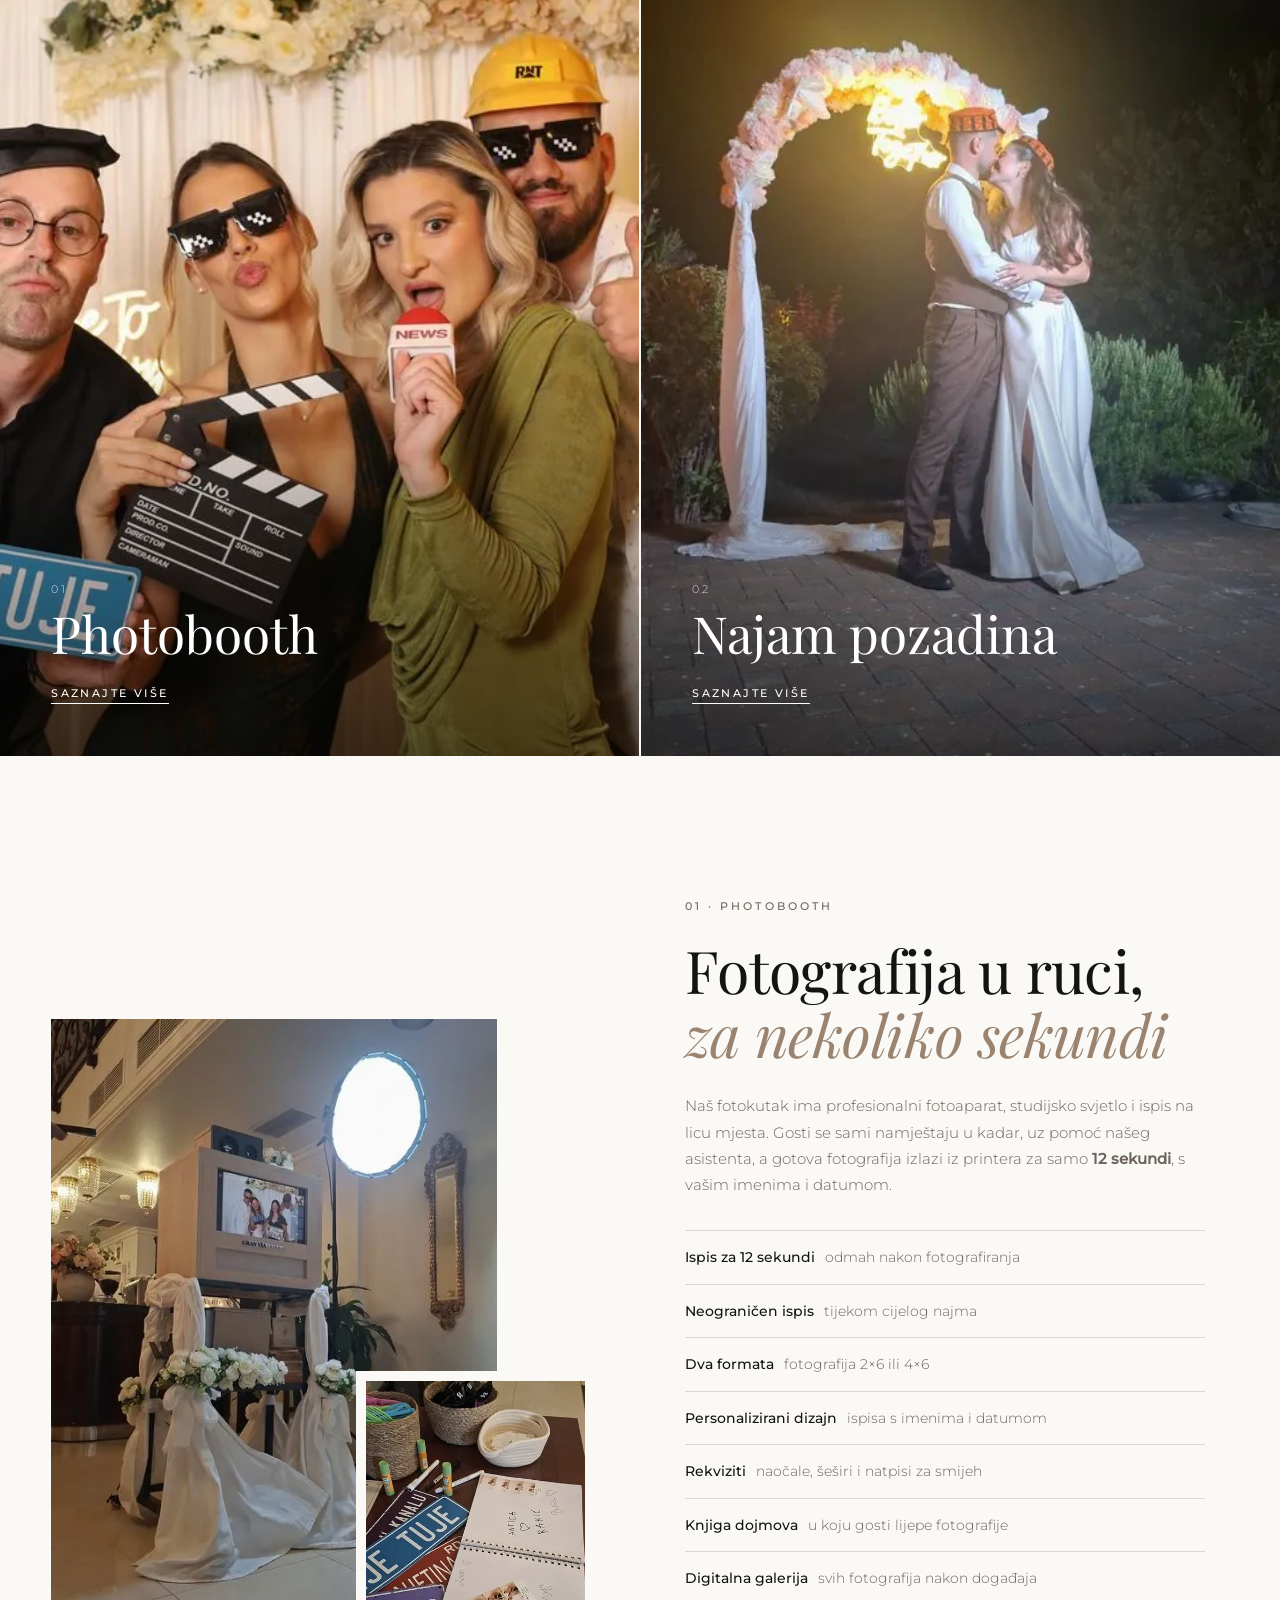
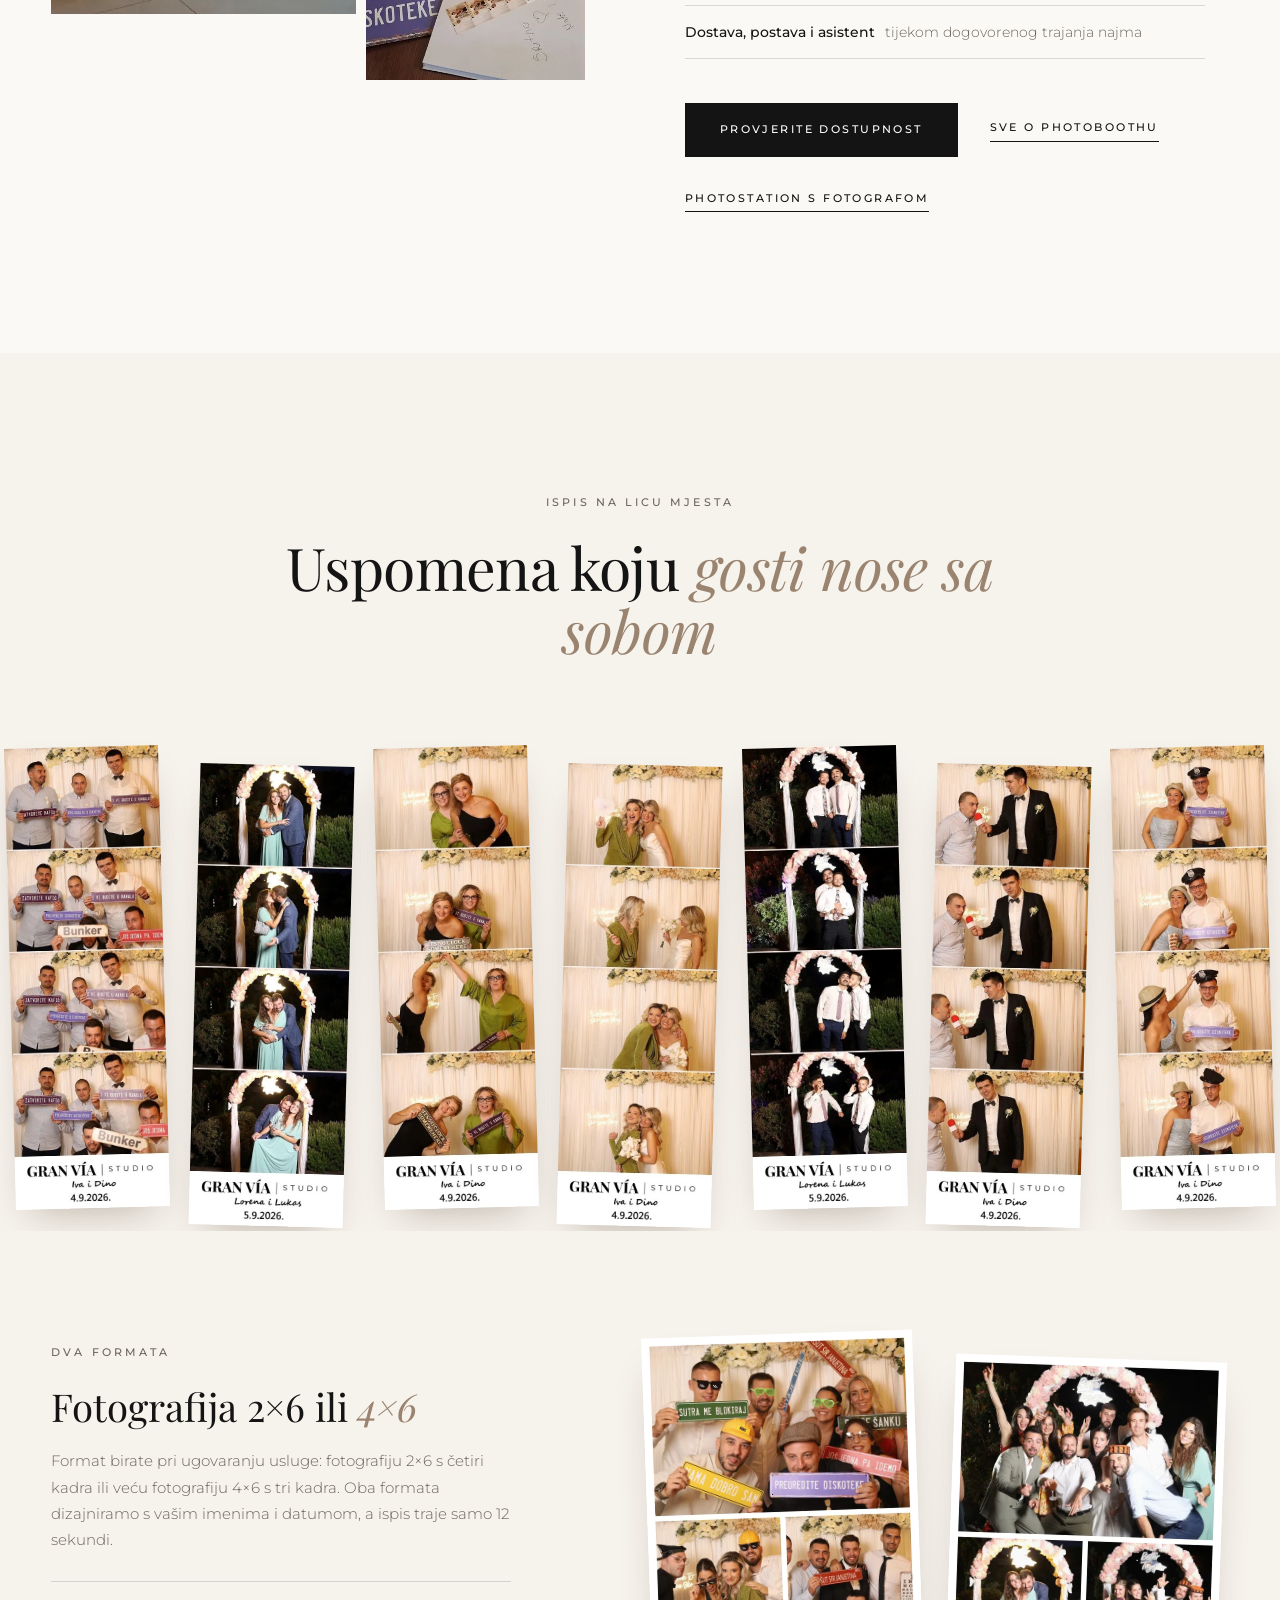
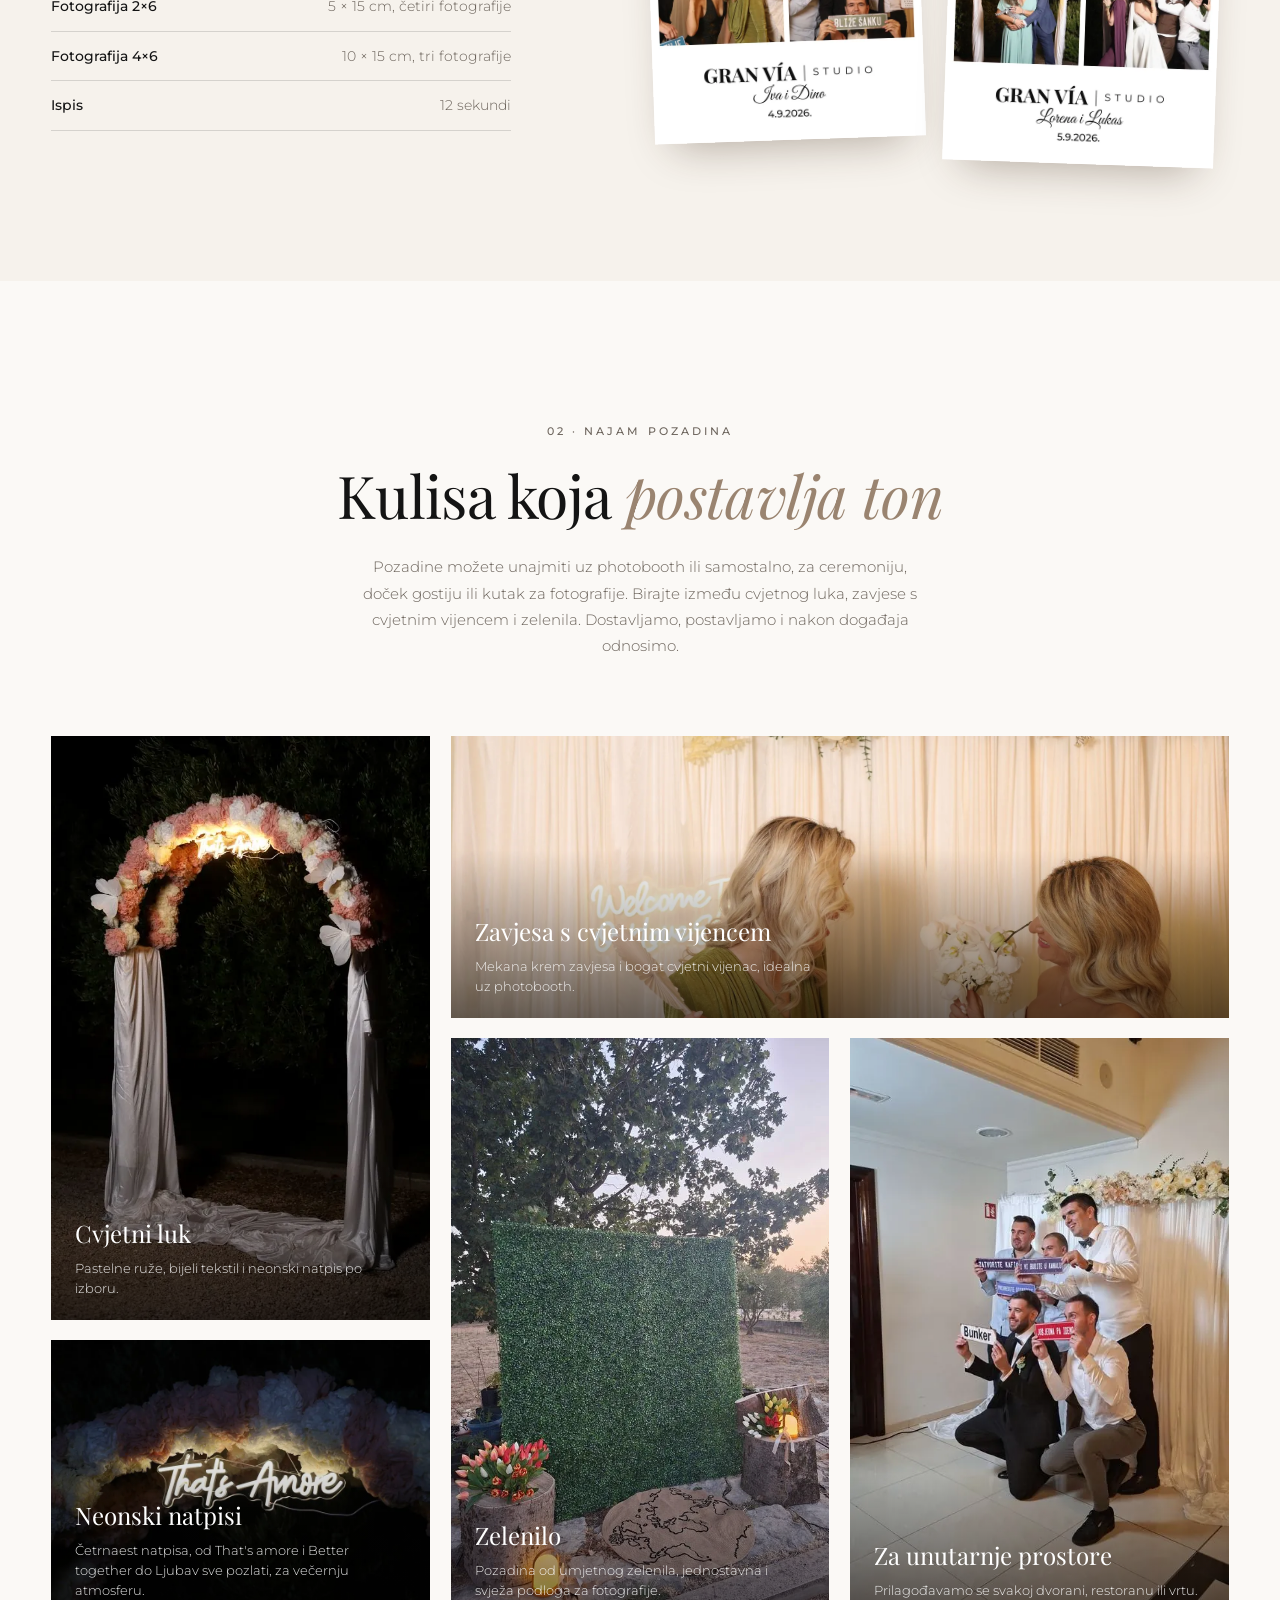
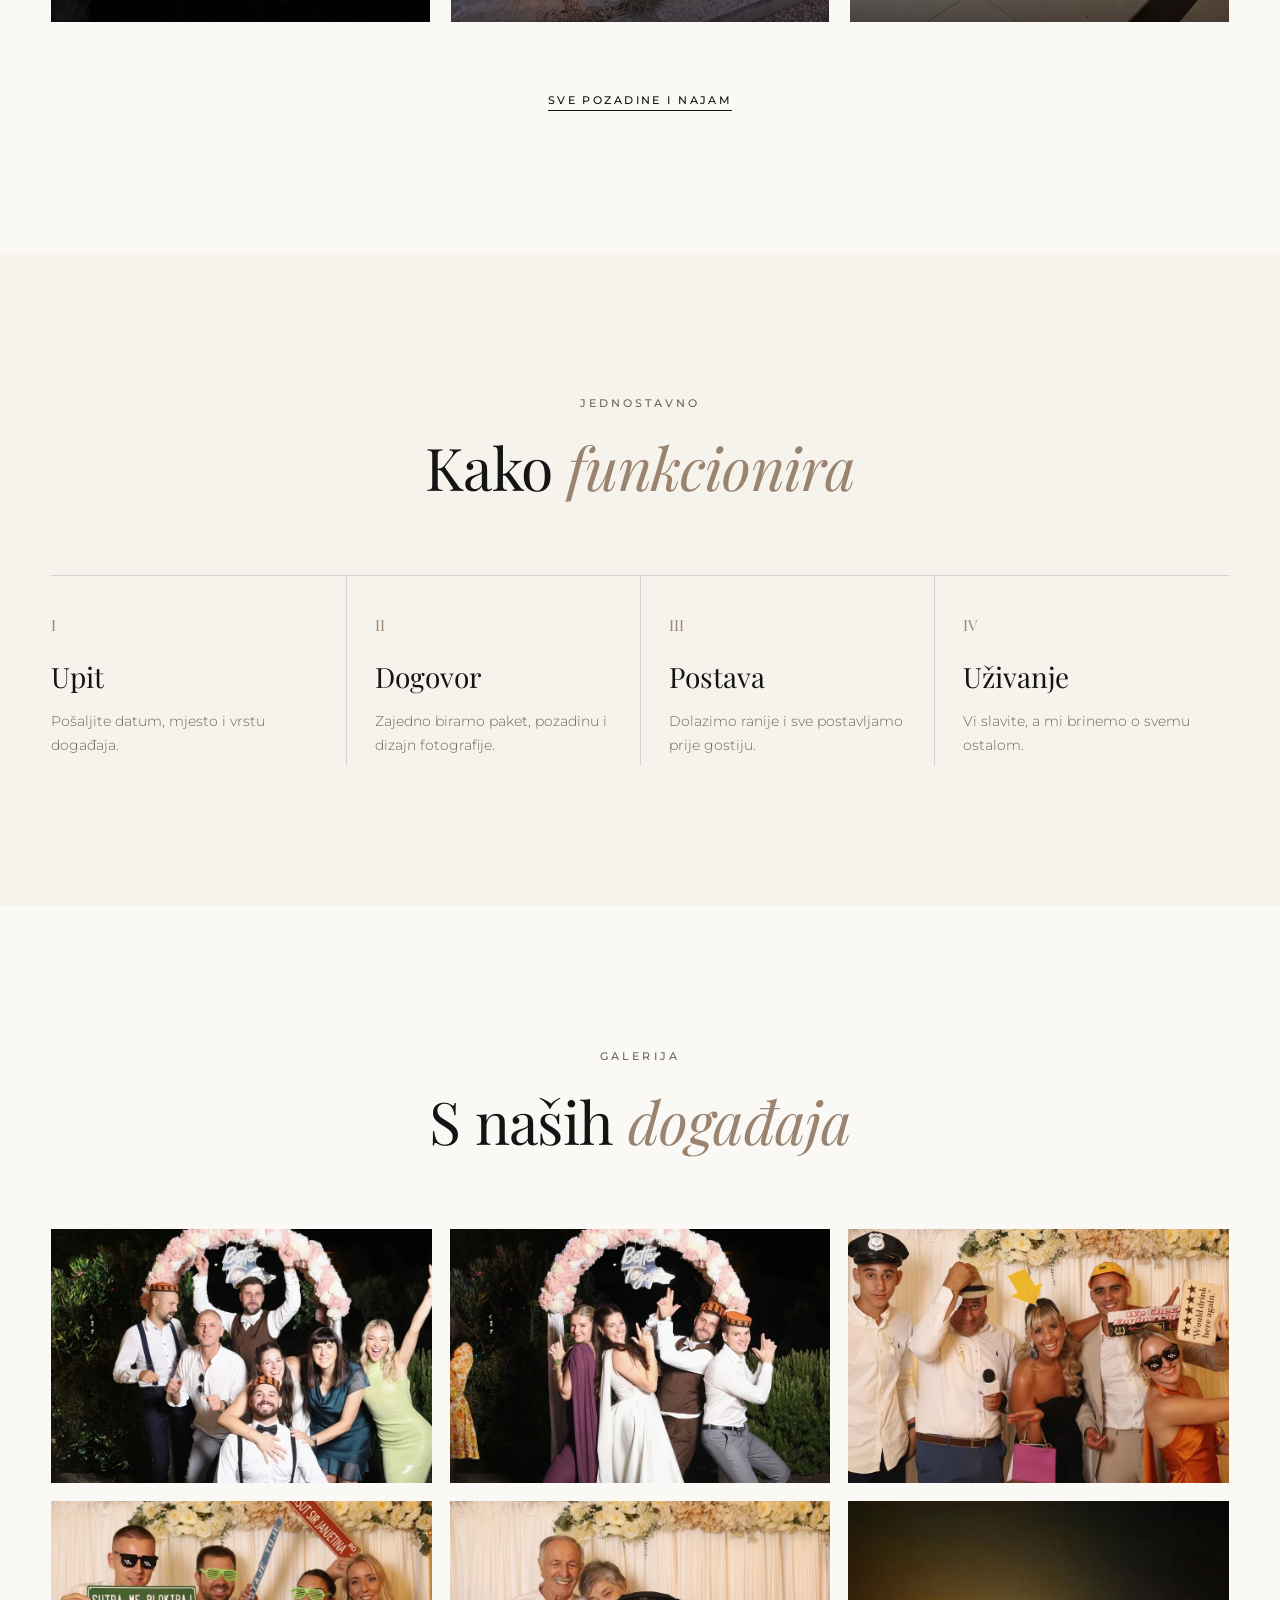
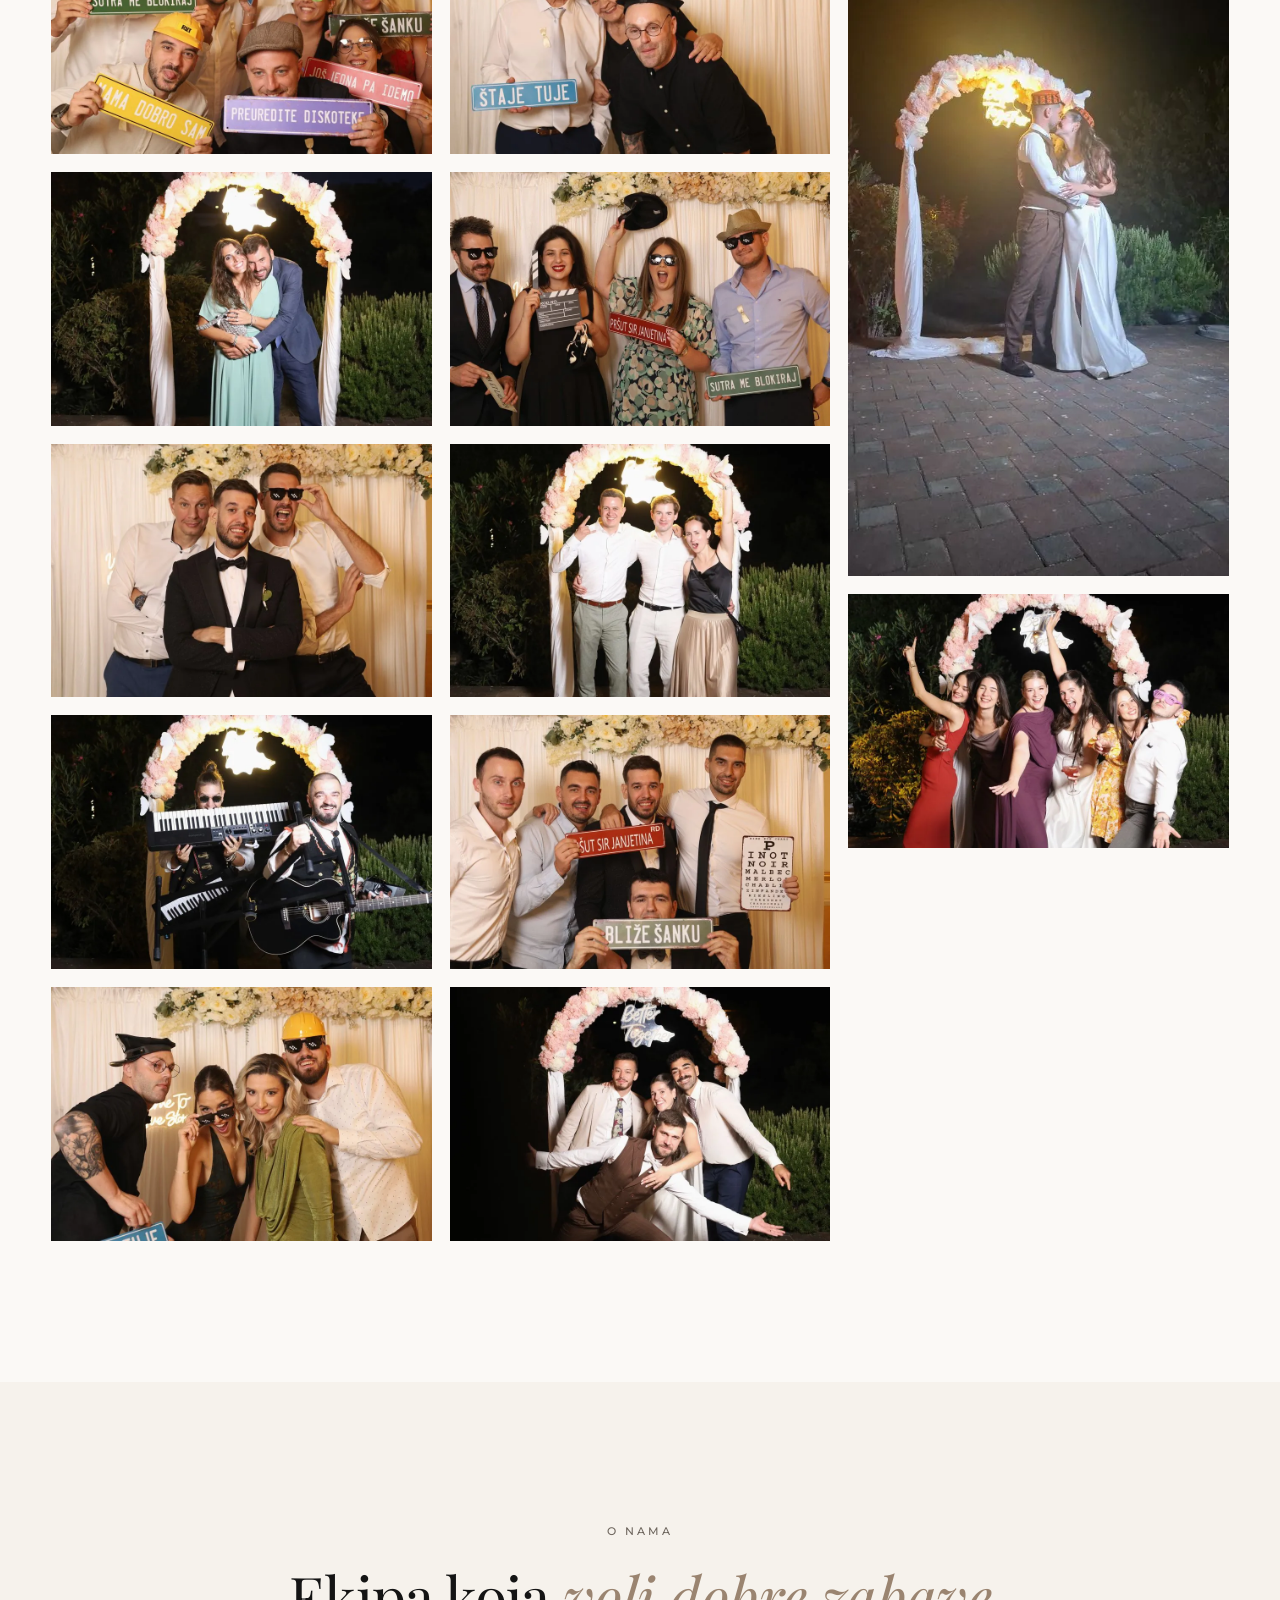
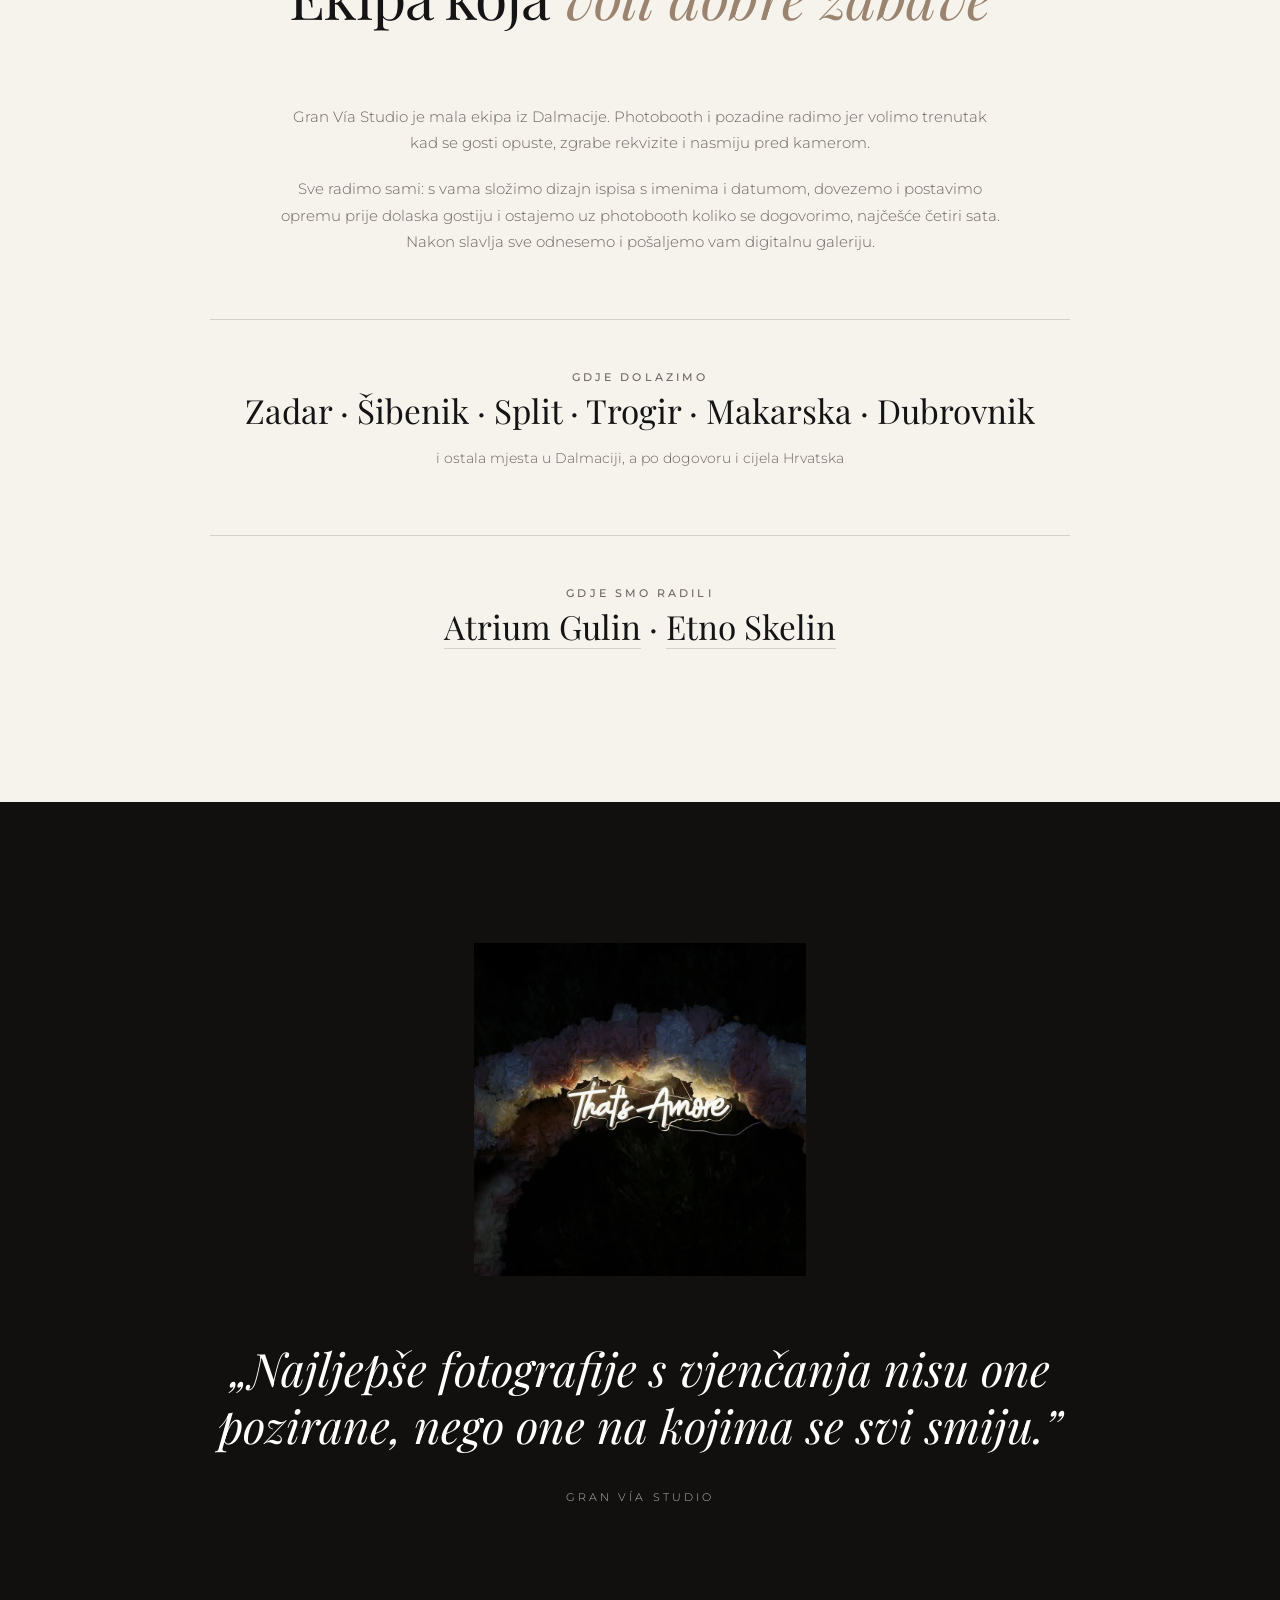
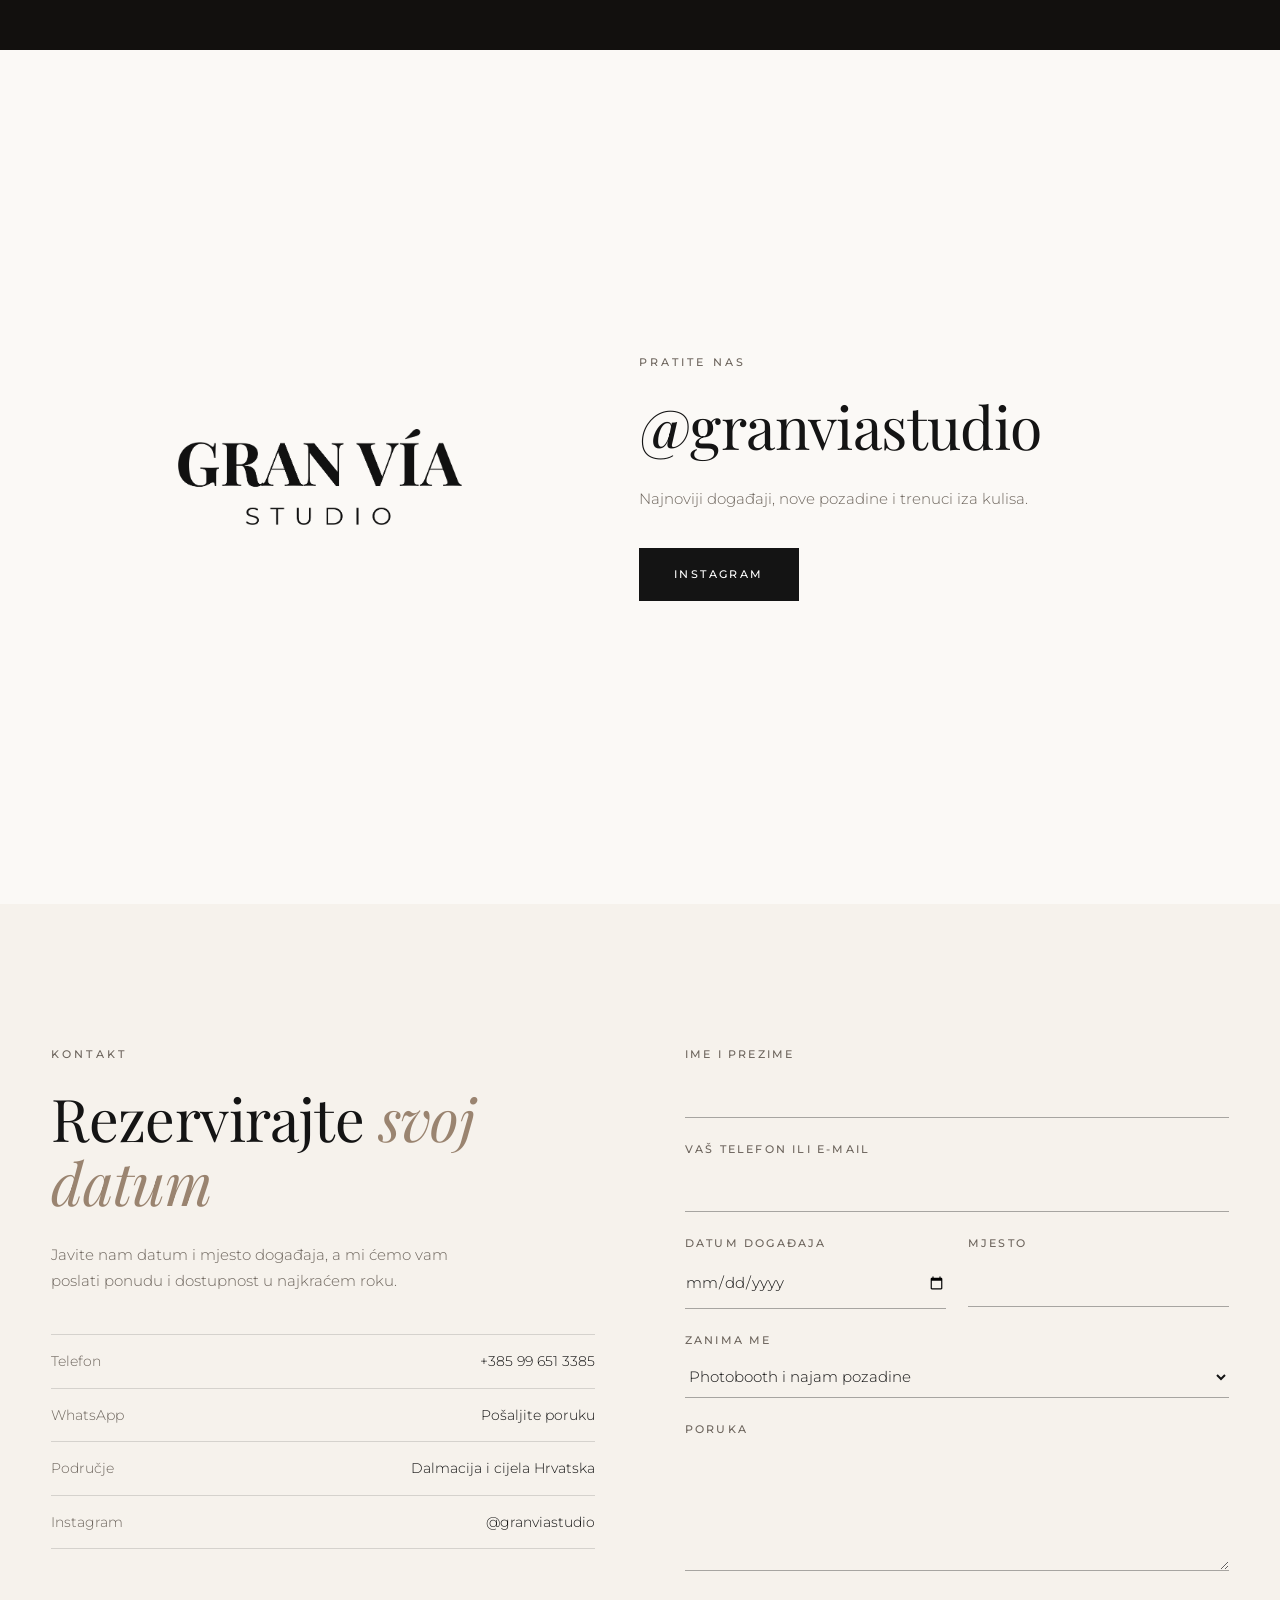
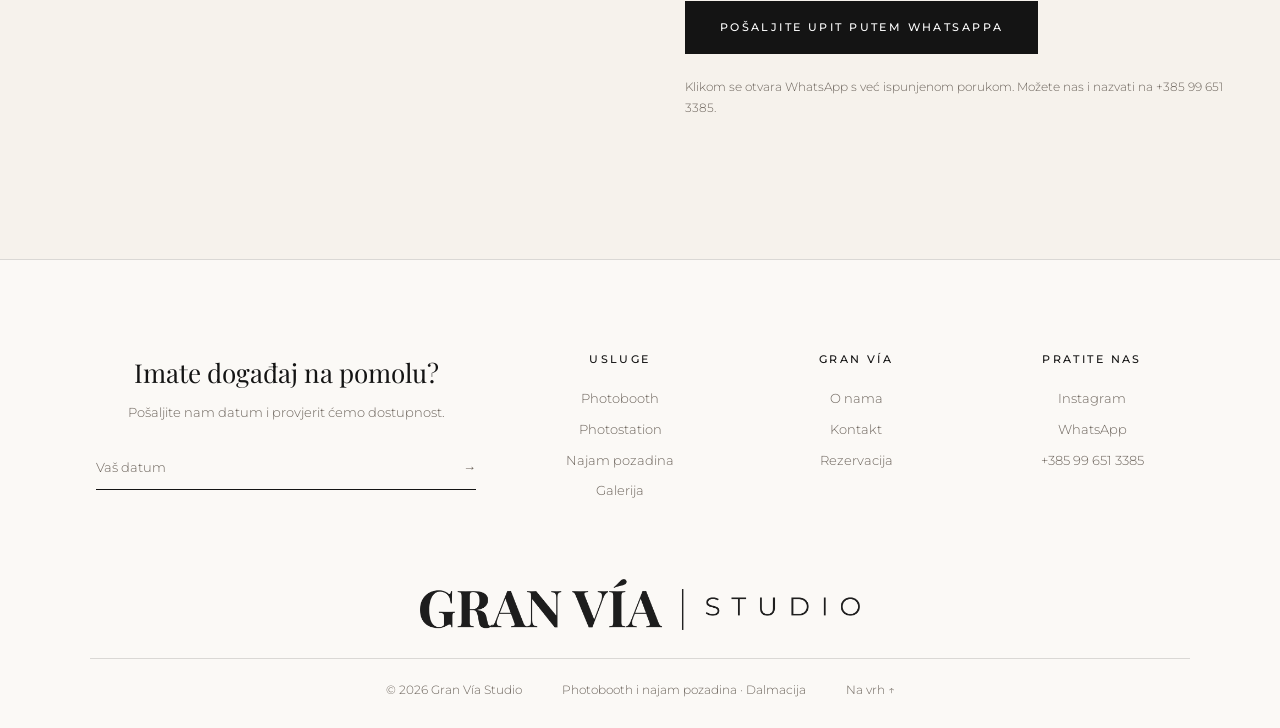
==== commit 4963adad: "Revise photostation page: printed photos after the event, sketch comparison, new hero Co-Authored-By" ====
--- a/index.html
+++ b/index.html
@@ -55,7 +55,7 @@
           "name": "Usluge",
           "itemListElement": [
             { "@type": "Offer", "itemOffered": { "@id": "https://granviastudio.com.hr/photobooth/#service", "@type": "Service", "name": "Photobooth", "url": "https://granviastudio.com.hr/photobooth/", "description": "Photobooth s ispisom fotografija za 12 sekundi, rekvizitima, knjigom dojmova i digitalnom galerijom." } },
-            { "@type": "Offer", "itemOffered": { "@id": "https://granviastudio.com.hr/photostation/#service", "@type": "Service", "name": "Photostation", "url": "https://granviastudio.com.hr/photostation/", "description": "Photobooth bez konstrukcije: fotograf fotografira goste ispred pozadine po izboru." } },
+            { "@type": "Offer", "itemOffered": { "@id": "https://granviastudio.com.hr/photostation/#service", "@type": "Service", "name": "Photostation", "url": "https://granviastudio.com.hr/photostation/", "description": "Photobooth bez konstrukcije: fotograf vodi kadar ispred pozadine po izboru, a ispisane fotografije i galeriju naručitelj dobiva nakon događaja." } },
             { "@type": "Offer", "itemOffered": { "@id": "https://granviastudio.com.hr/najam-pozadina/#service", "@type": "Service", "name": "Najam pozadina", "url": "https://granviastudio.com.hr/najam-pozadina/", "description": "Najam cvjetnog luka, zavjese s cvjetnim vijencem, zelenila i neonskih natpisa, s dostavom i postavom." } }
           ]
         }
@@ -160,7 +160,7 @@
       <div class="split__text reveal">
         <p class="eyebrow">01 · Photobooth</p>
         <h2 class="h2">Fotografija u ruci,<br><em>za nekoliko sekundi</em></h2>
-        <p>Naš fotokutak ima profesionalni fotoaparat, studijsko svjetlo i ispis na licu mjesta. Gosti se slikaju sami, a gotova fotografija izlazi iz printera za samo <strong>12 sekundi</strong>, s vašim imenima i datumom.</p>
+        <p>Naš fotokutak ima profesionalni fotoaparat, studijsko svjetlo i ispis na licu mjesta. Gosti se sami namještaju u kadar, uz pomoć našeg asistenta, a gotova fotografija izlazi iz printera za samo <strong>12 sekundi</strong>, s vašim imenima i datumom.</p>
         <ul class="features">
           <li><span>Ispis za 12 sekundi</span> odmah nakon fotografiranja</li>
           <li><span>Neograničen ispis</span> tijekom cijelog najma</li>
--- a/css/style.css
+++ b/css/style.css
@@ -192,11 +192,11 @@
 .hero--page { height: 78vh; height: 78svh; min-height: 520px; }
 .hero__slide--pb { background-image: url(../img/photobooth-rekviziti-1.webp); background-position: center 30%; }
 .hero__slide--bd { background-image: url(../img/galerija-luk-par.webp); background-position: 70% 40%; }
-.hero__slide--ps { background-image: url(../img/galerija-luk-mladenka.webp); background-position: center 35%; }
+.hero__slide--ps { background-image: url(../img/backdrop-cvjetni-luk.webp); background-position: center 16%; }
 @media (max-width: 760px) {
   .hero__slide--pb { background-image: url(../img/photobooth-rekviziti-1-m.webp); }
   .hero__slide--bd { background-image: url(../img/galerija-luk-par-m.webp); }
-  .hero__slide--ps { background-image: url(../img/galerija-luk-mladenka-m.webp); }
+  .hero__slide--ps { background-image: url(../img/backdrop-cvjetni-luk-m.webp); }
   .hero__slide--1 { background-image: url(../img/hero-luk-ekipa-m.webp); }
   .hero.is-loaded .hero__slide--2 { background-image: url(../img/backdrop-welcome-m.webp); }
   .hero.is-loaded .hero__slide--3 { background-image: url(../img/galerija-luk-djevojke-m.webp); }
@@ -426,6 +426,15 @@
 .compare__col h3 { font-family: var(--serif); font-weight: 400; font-size: clamp(26px, 2.6vw, 34px); margin: 0; }
 .compare__col .features { margin: 20px 0 28px; }
 @media (max-width: 760px) { .compare__grid { grid-template-columns: 1fr; } }
+.compare__sketch { display: block; width: 100%; max-width: 480px; height: auto; margin: 0 0 24px; overflow: visible; }
+.compare__sketch .k { fill: var(--ivory); stroke: var(--ink); stroke-width: 1.3; stroke-linecap: round; stroke-linejoin: round; }
+.compare__sketch .a { fill: var(--ivory); stroke: var(--accent); stroke-width: 1.2; }
+.compare__sketch .n { fill: none; stroke: var(--accent); stroke-width: 1.6; stroke-linecap: round; stroke-linejoin: round; }
+.compare__sketch .v { fill: none; stroke: var(--accent); stroke-width: 1; stroke-dasharray: 2 5; stroke-linecap: round; }
+.compare__sketch .d { stroke-dasharray: 5 4; }
+.compare__sketch .g { fill: none; stroke: var(--line); stroke-width: 1.3; }
+.compare__sketch .t { fill: none; stroke: var(--muted); stroke-width: .8; }
+.compare__sketch text { font-family: var(--sans); font-size: 14px; font-weight: 500; letter-spacing: .12em; fill: var(--muted); text-anchor: middle; }
 .about__cities a { text-decoration: none; border-bottom: 1px solid var(--line); }
 .about__cities a:hover { border-bottom-color: currentColor; }
 .cta__actions { display: flex; gap: 32px; justify-content: center; align-items: center; flex-wrap: wrap; }
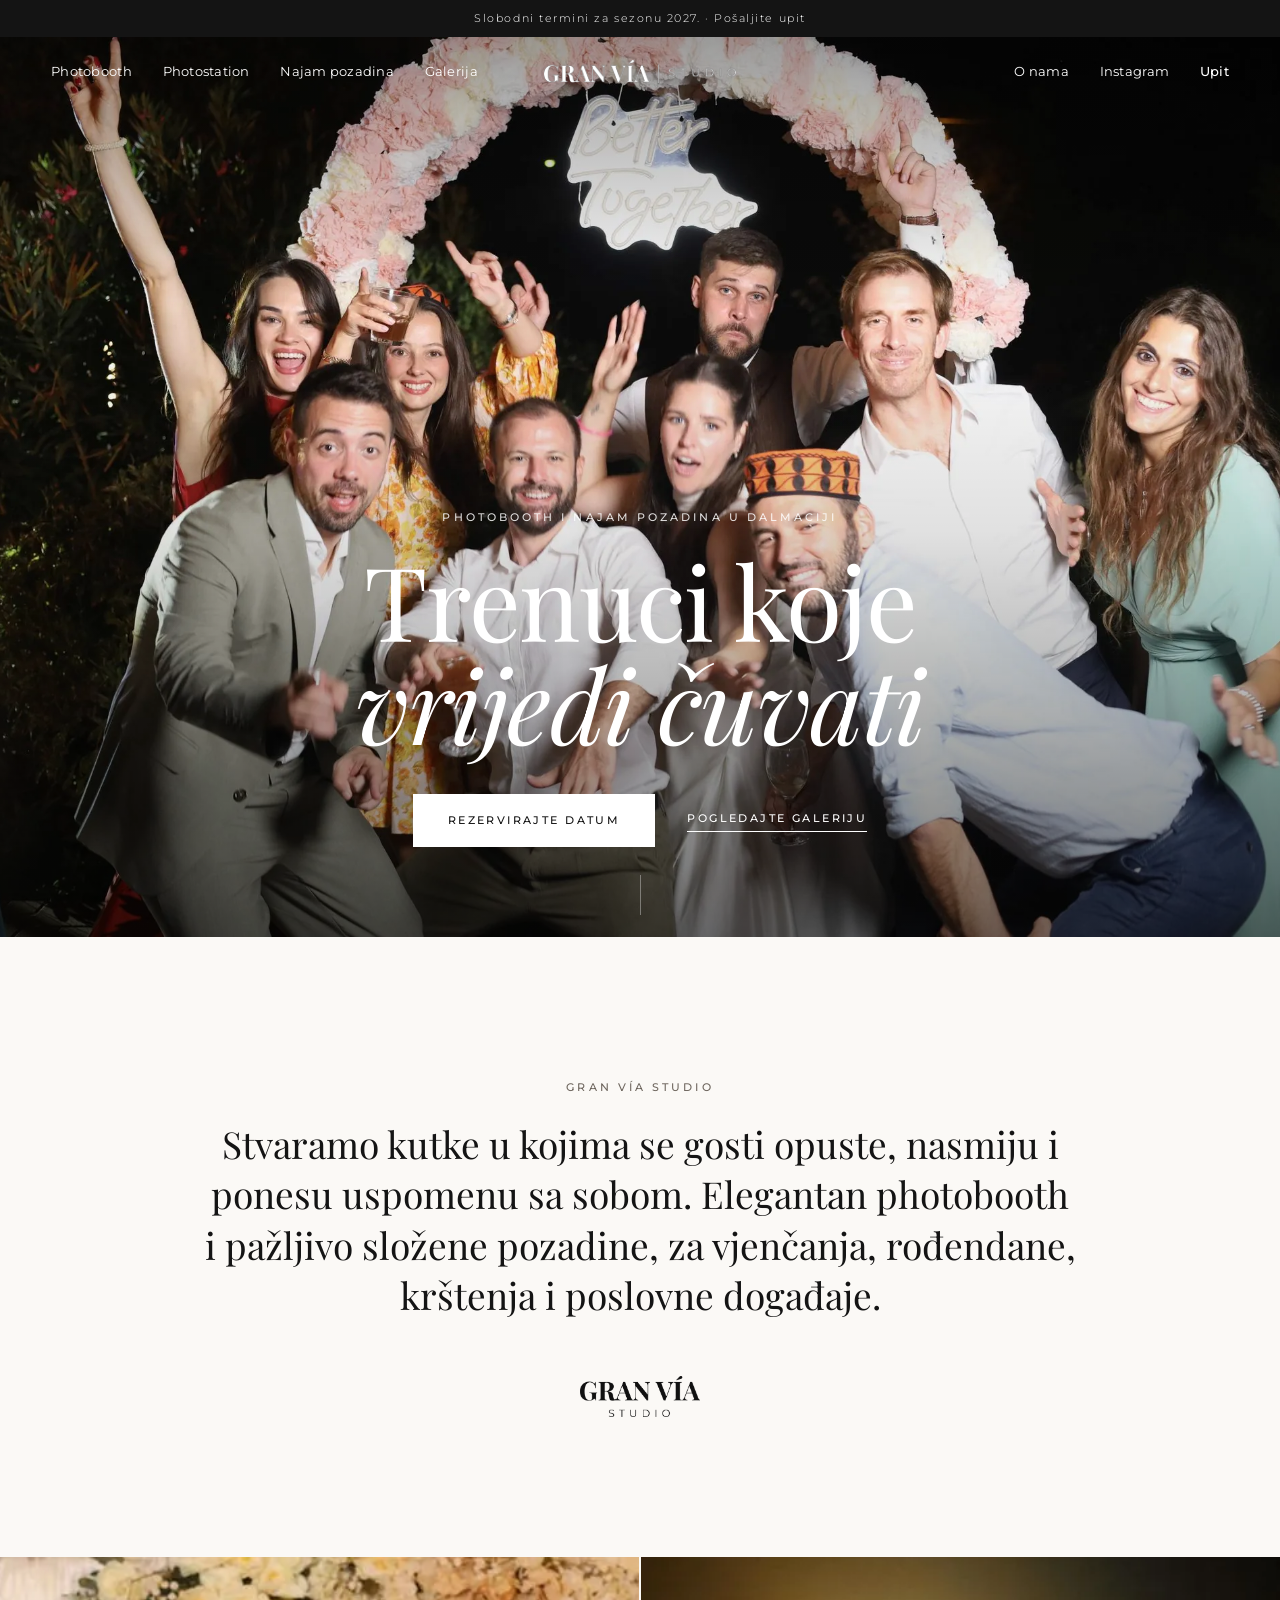
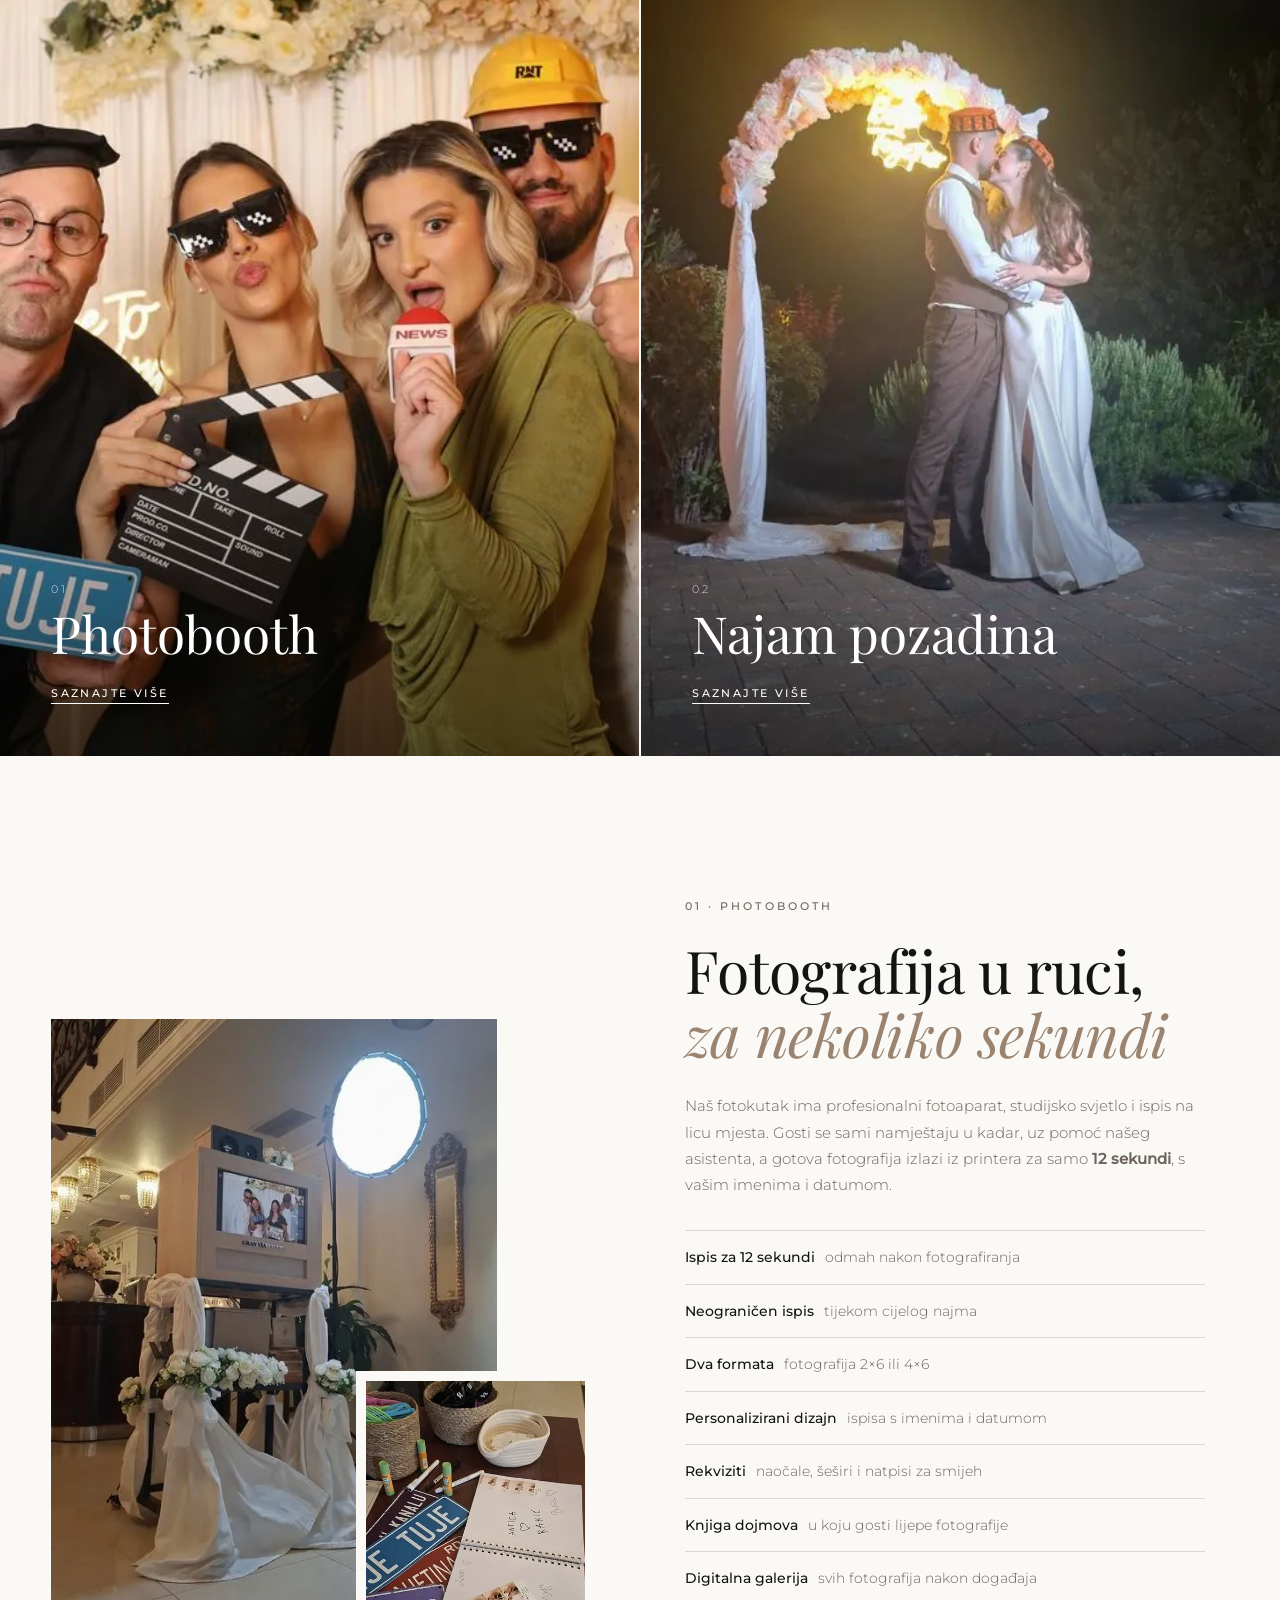
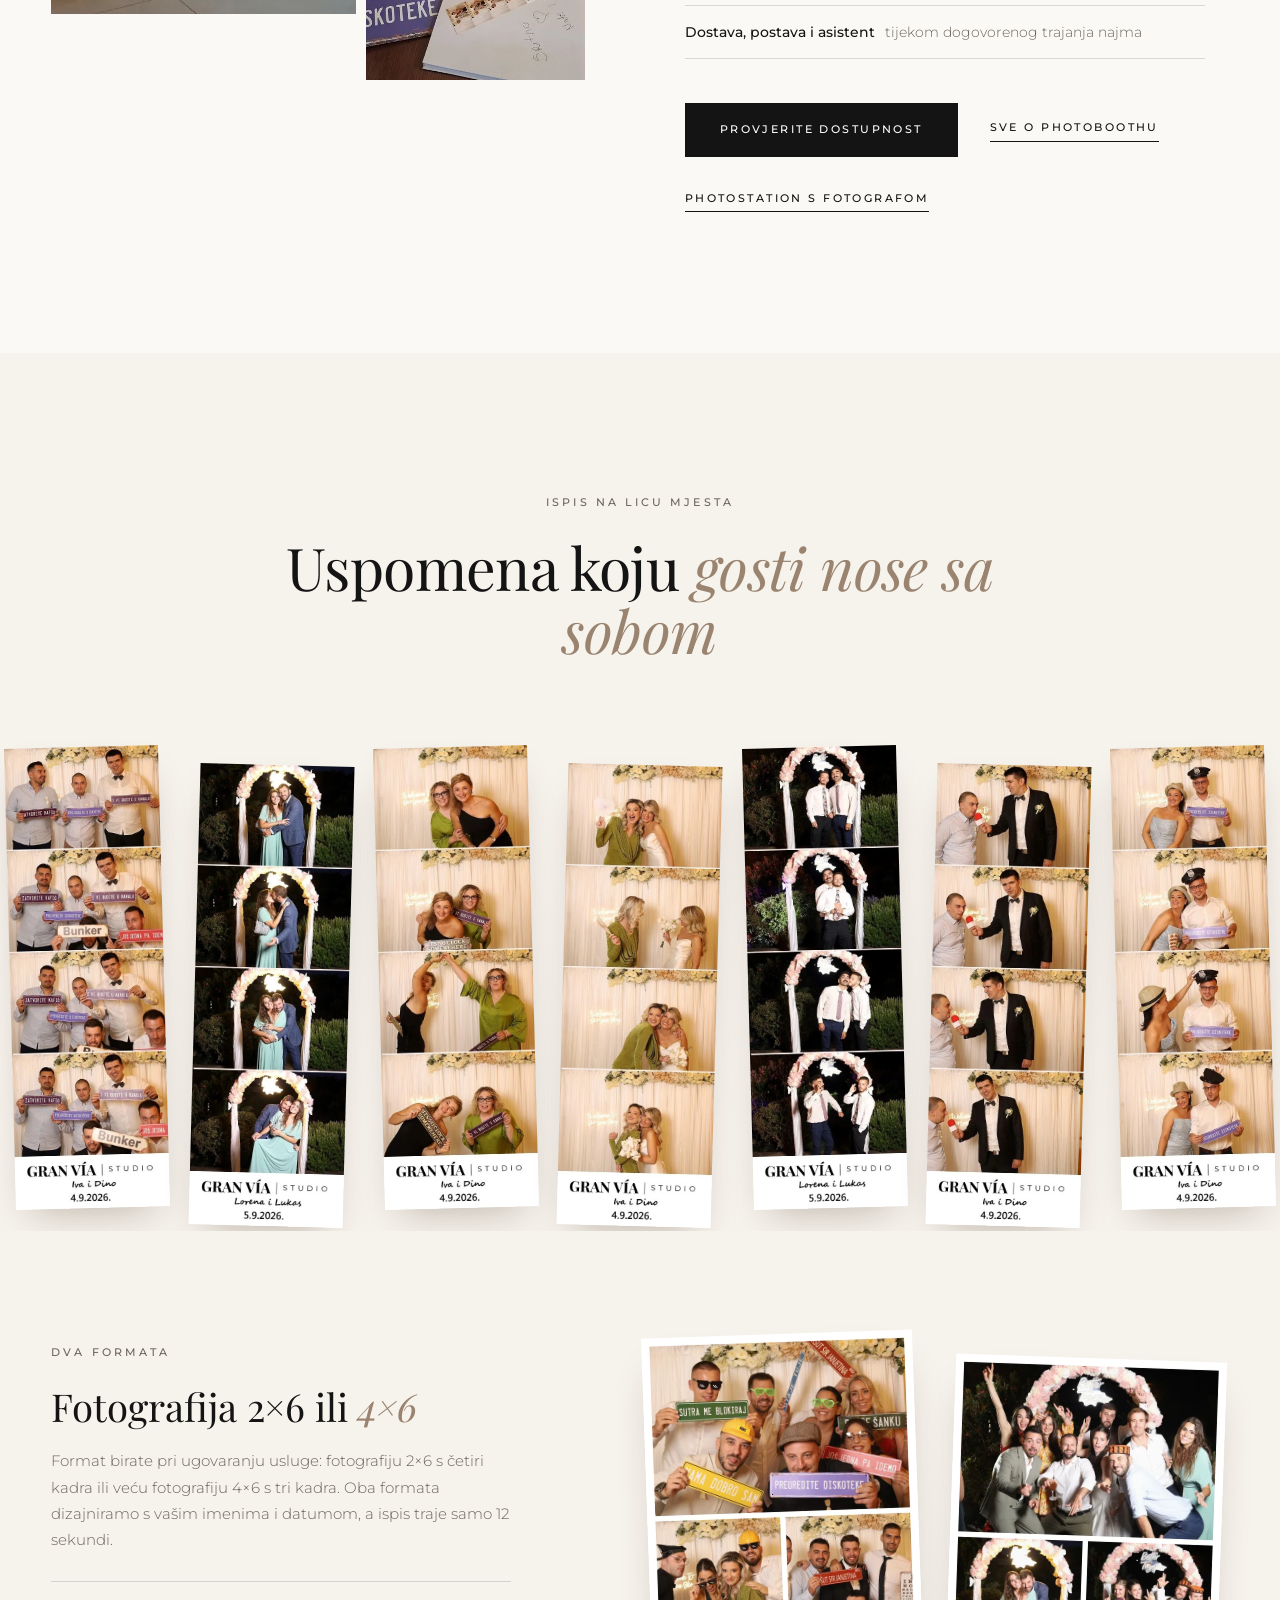
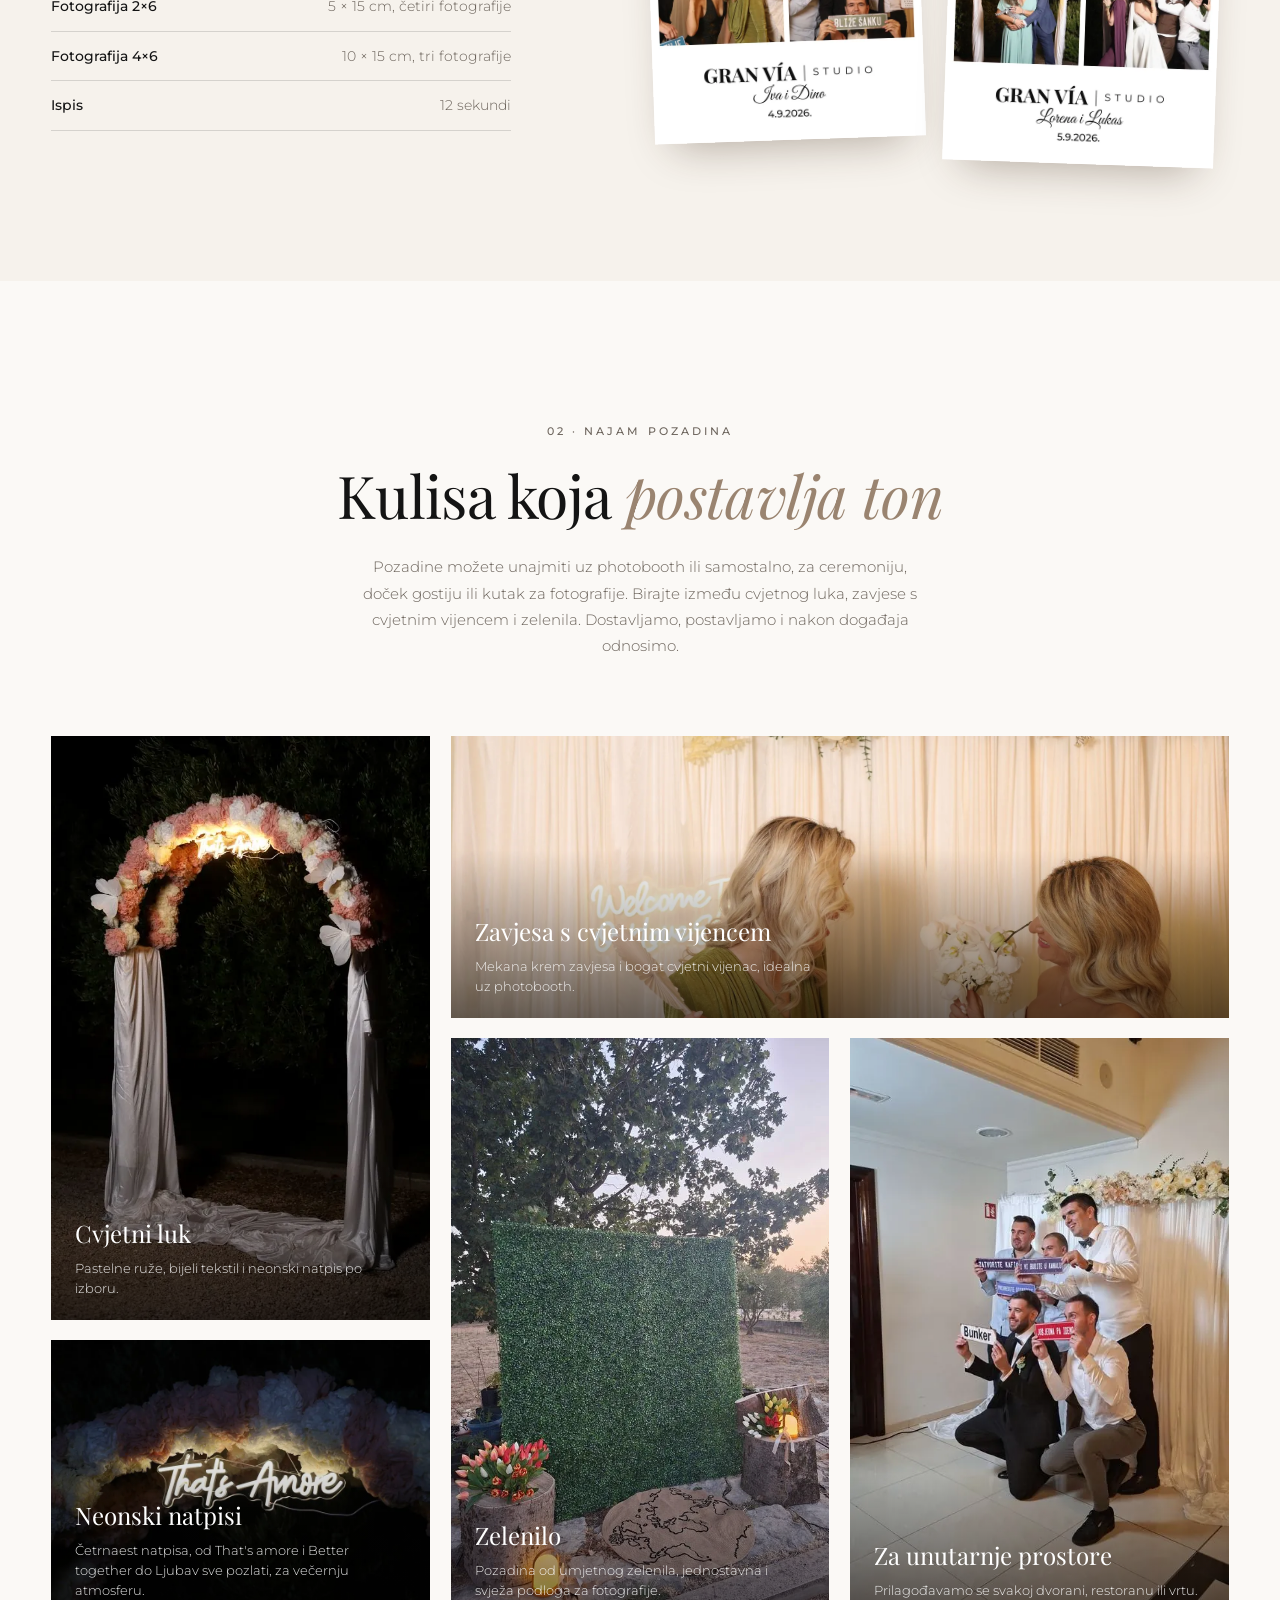
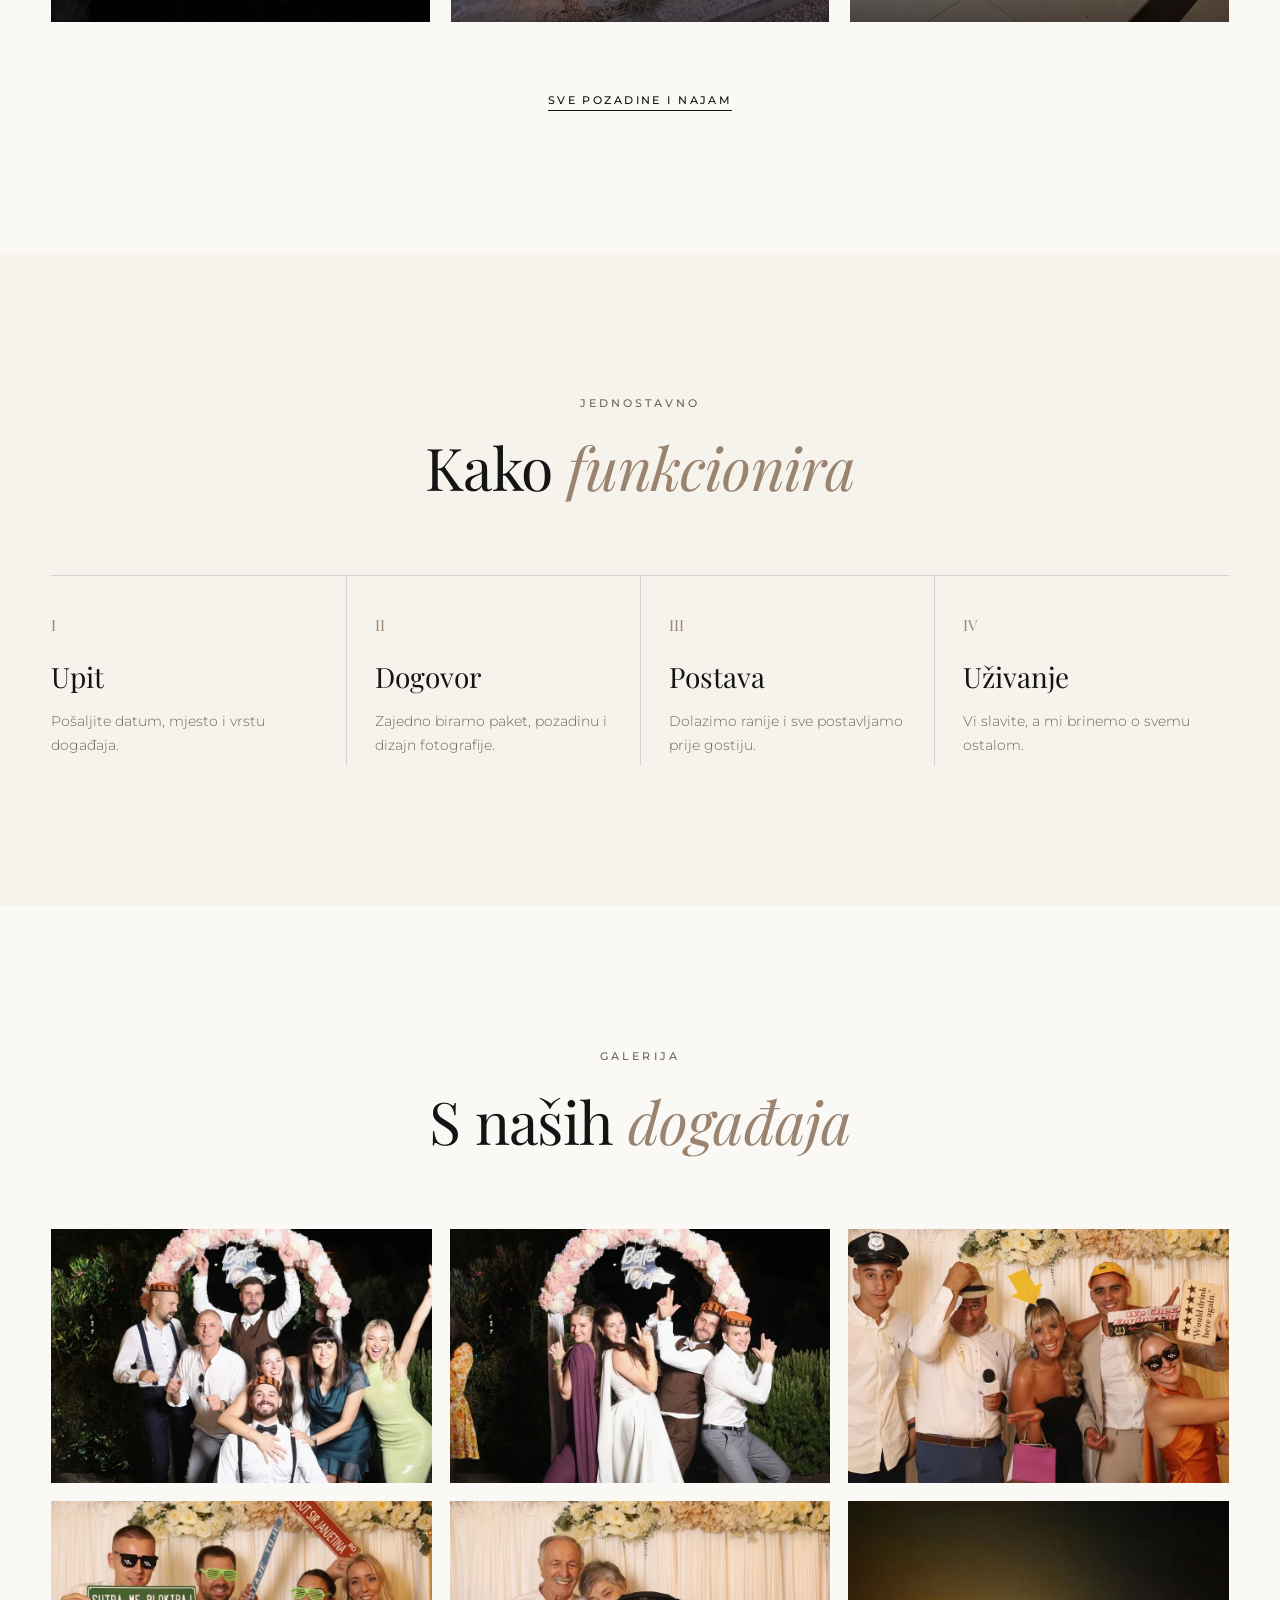
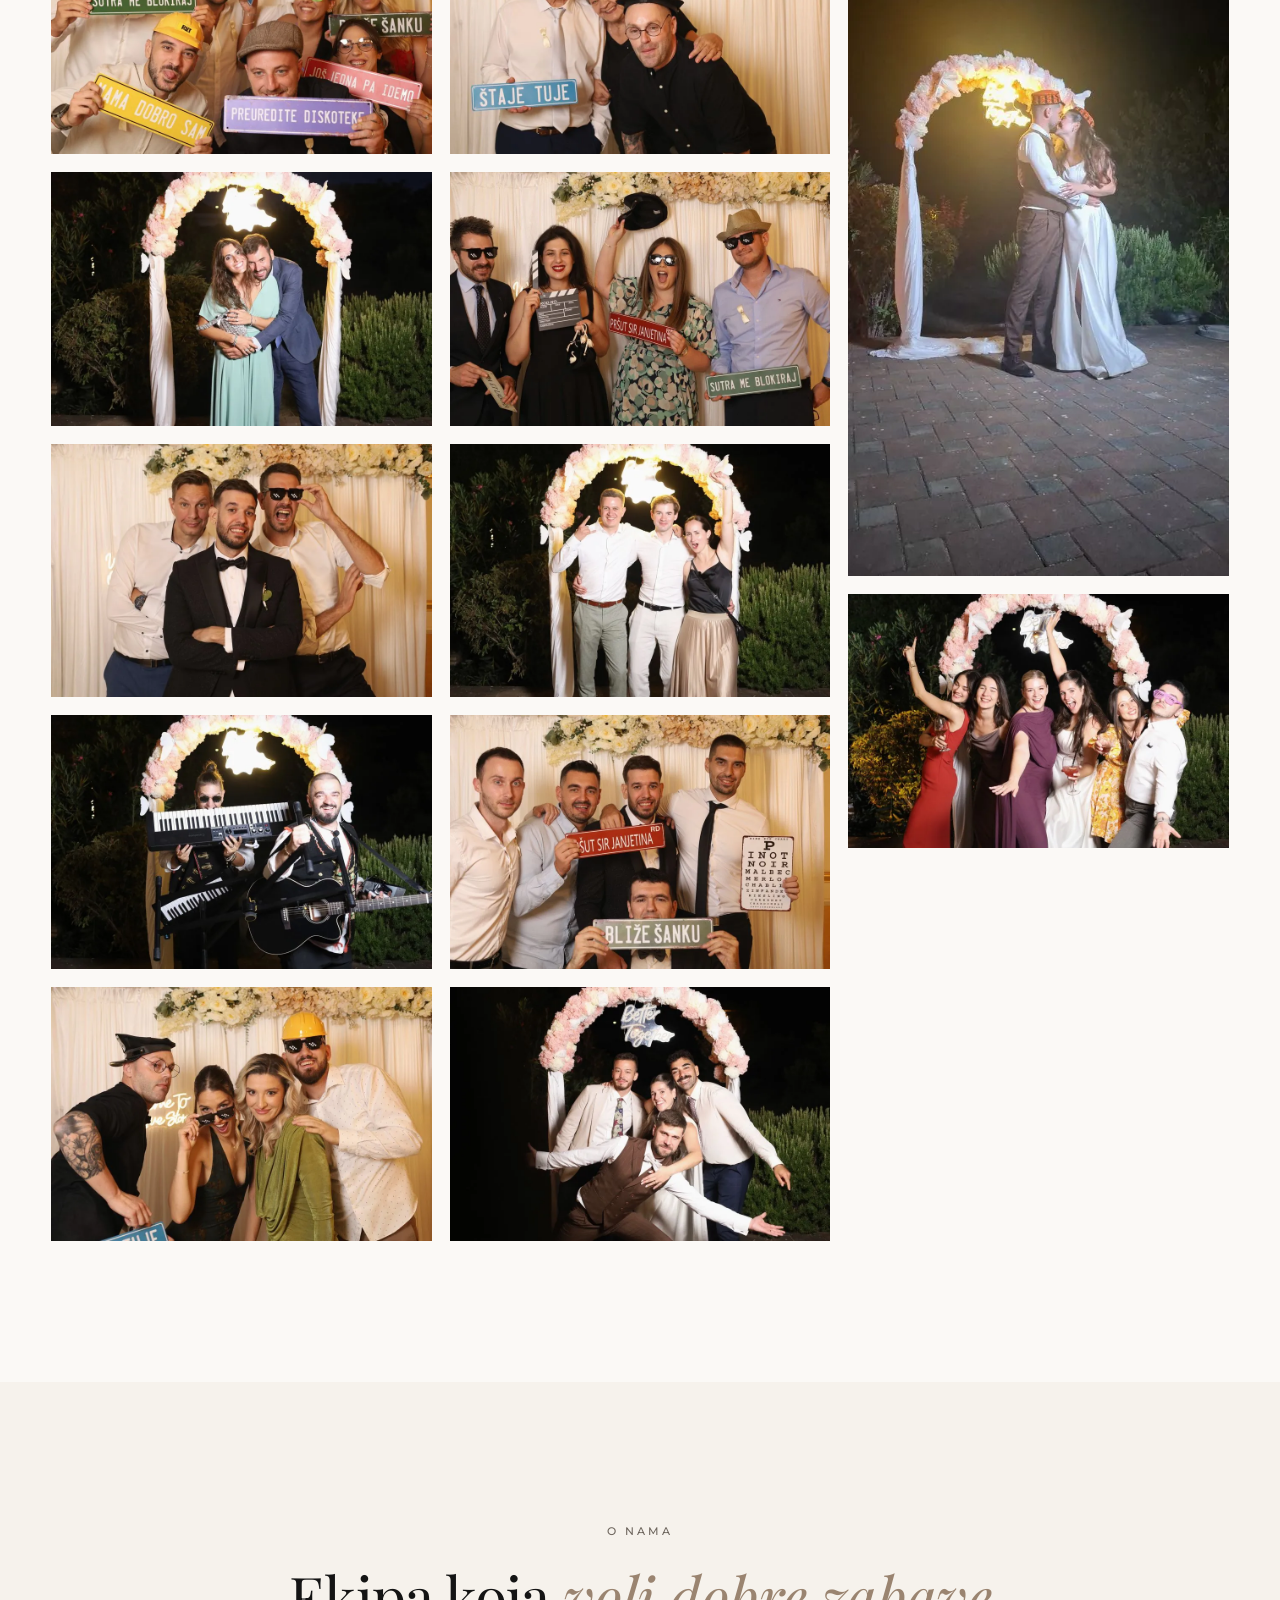
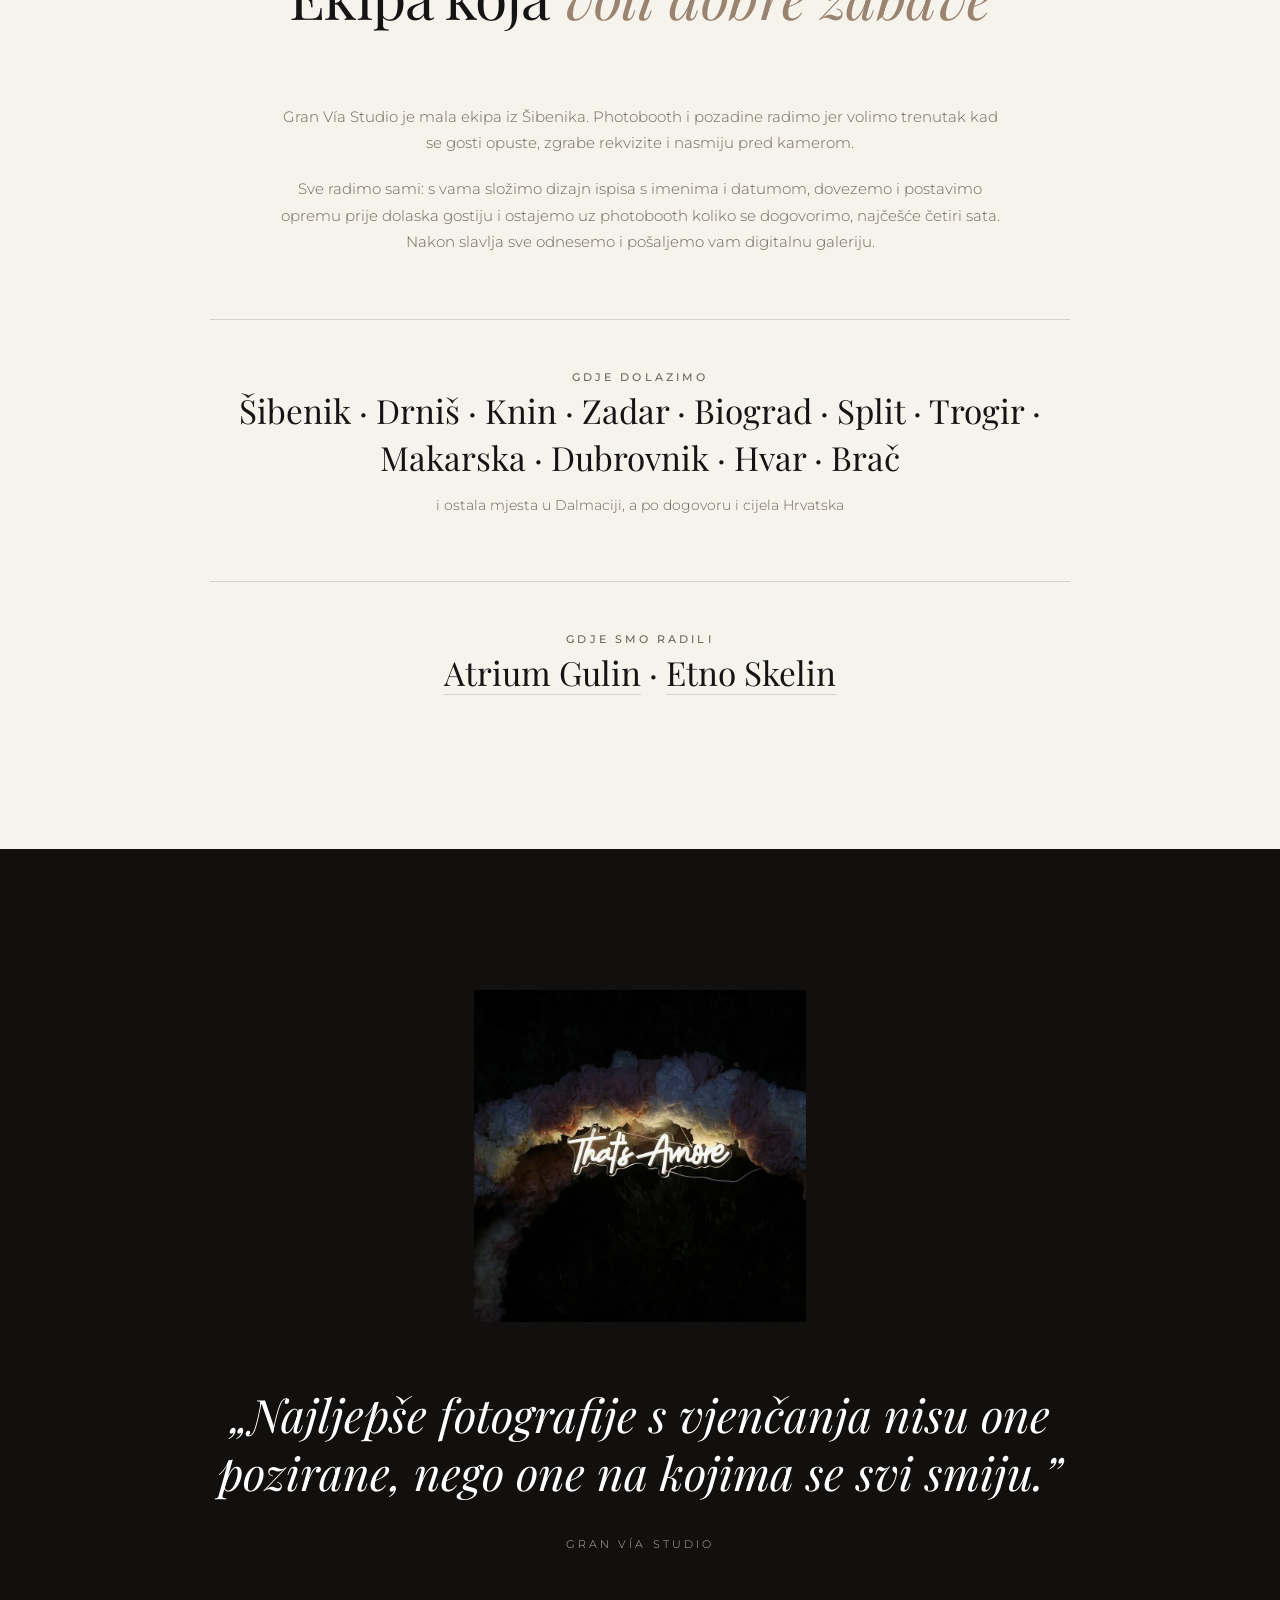
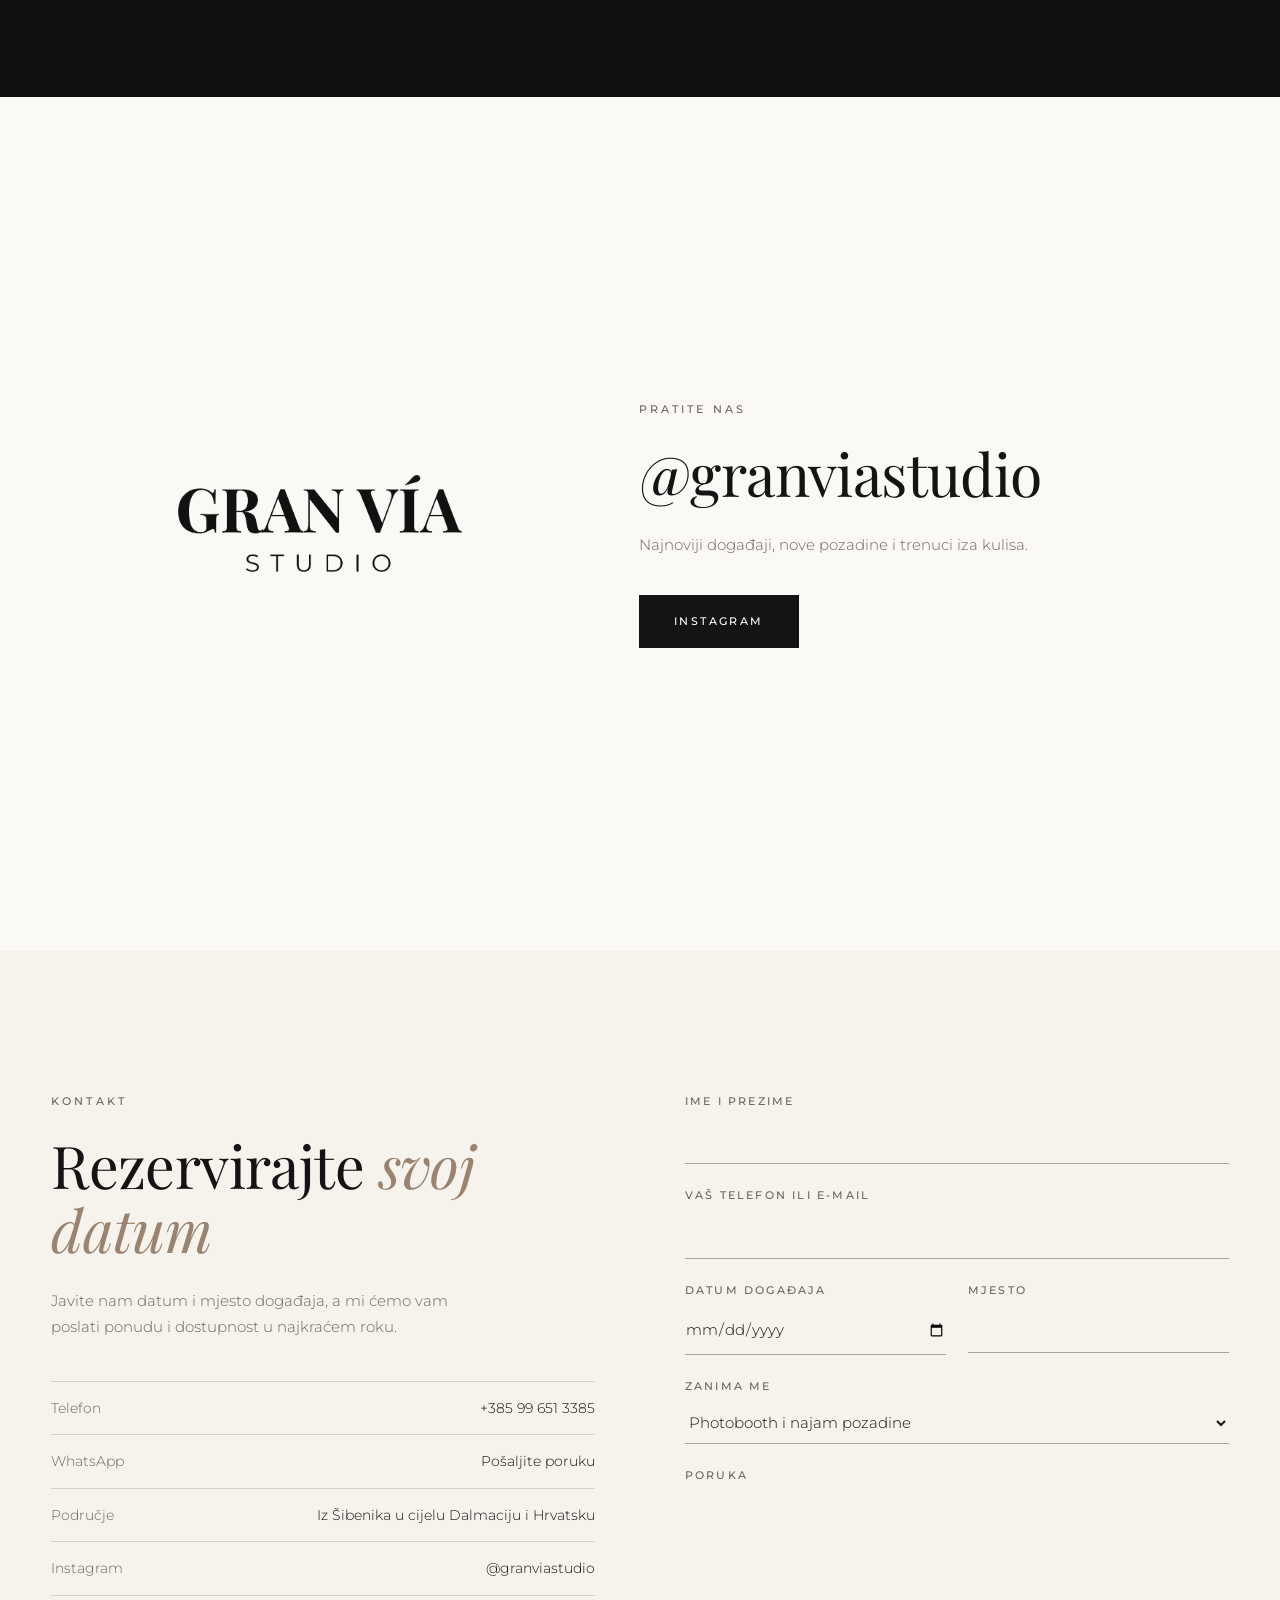
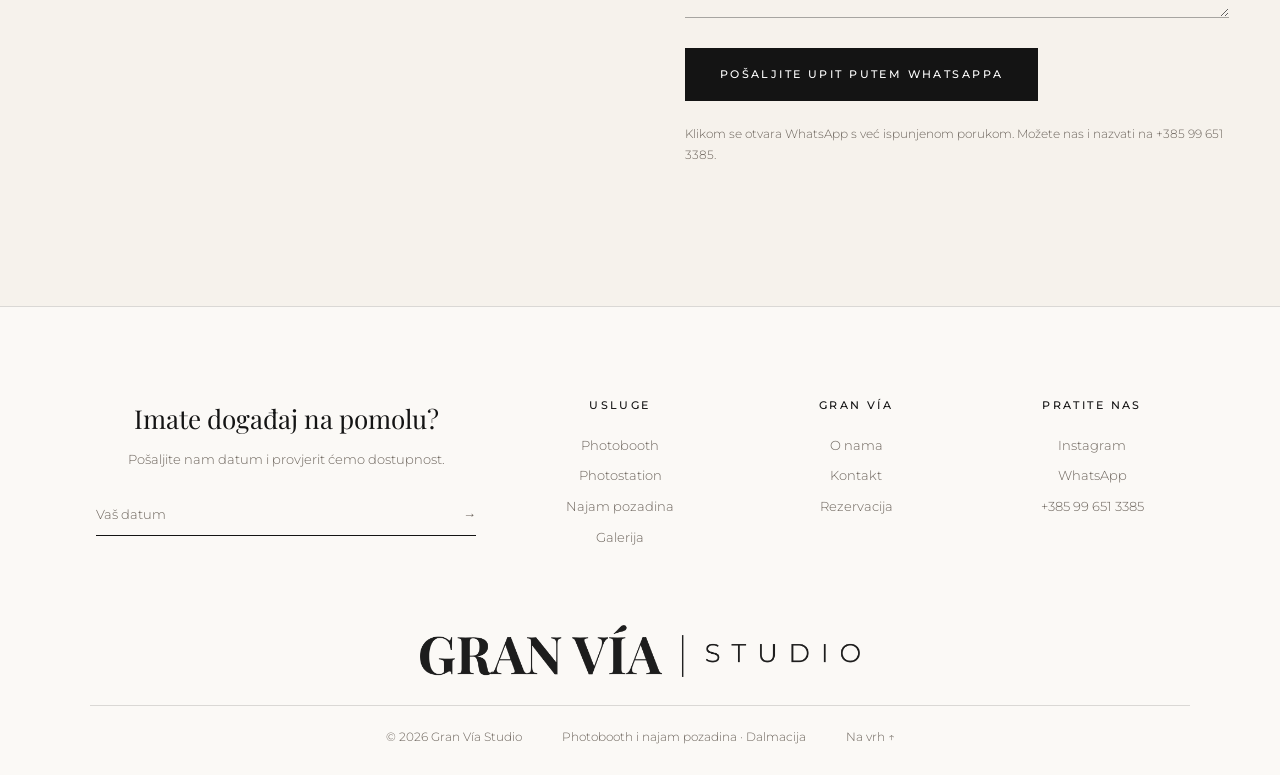
==== commit 1805b389: "Add Šibenik base address and wider service area Co-Authored-By: Claude Opus 5.5 (1M context) <norepl" ====
--- a/index.html
+++ b/index.html
@@ -38,15 +38,20 @@
         "logo": "https://granviastudio.com.hr/img/logo-stack.png",
         "image": "https://granviastudio.com.hr/img/hero-luk-ekipa.jpg",
         "telephone": "+385996513385",
-        "address": { "@type": "PostalAddress", "addressCountry": "HR" },
+        "address": { "@type": "PostalAddress", "addressLocality": "Šibenik", "addressRegion": "Šibensko-kninska županija", "addressCountry": "HR" },
         "areaServed": [
           { "@type": "AdministrativeArea", "name": "Dalmacija" },
+          { "@type": "City", "name": "Šibenik" },
+          { "@type": "City", "name": "Drniš" },
+          { "@type": "City", "name": "Knin" },
           { "@type": "City", "name": "Zadar" },
-          { "@type": "City", "name": "Šibenik" },
+          { "@type": "City", "name": "Biograd na Moru" },
           { "@type": "City", "name": "Split" },
           { "@type": "City", "name": "Trogir" },
           { "@type": "City", "name": "Makarska" },
           { "@type": "City", "name": "Dubrovnik" },
+          { "@type": "Place", "name": "Hvar" },
+          { "@type": "Place", "name": "Brač" },
           { "@type": "Country", "name": "Hrvatska" }
         ],
         "sameAs": ["https://www.instagram.com/granviastudio/"],
@@ -287,12 +292,12 @@
         <h2 class="h2" id="o-nama-title">Ekipa koja <em>voli dobre zabave</em></h2>
       </div>
       <div class="about__text reveal">
-        <p>Gran Vía Studio je mala ekipa iz Dalmacije. Photobooth i pozadine radimo jer volimo trenutak kad se gosti opuste, zgrabe rekvizite i nasmiju pred kamerom.</p>
+        <p>Gran Vía Studio je mala ekipa iz Šibenika. Photobooth i pozadine radimo jer volimo trenutak kad se gosti opuste, zgrabe rekvizite i nasmiju pred kamerom.</p>
         <p>Sve radimo sami: s vama složimo dizajn ispisa s imenima i datumom, dovezemo i postavimo opremu prije dolaska gostiju i ostajemo uz photobooth koliko se dogovorimo, najčešće četiri sata. Nakon slavlja sve odnesemo i pošaljemo vam digitalnu galeriju.</p>
       </div>
       <div class="about__places reveal">
         <p class="eyebrow">Gdje dolazimo</p>
-        <p class="about__cities">Zadar · Šibenik · Split · Trogir · Makarska · Dubrovnik</p>
+        <p class="about__cities">Šibenik · Drniš · Knin · Zadar · Biograd · Split · Trogir · Makarska · Dubrovnik · Hvar · Brač</p>
         <p class="about__note">i ostala mjesta u Dalmaciji, a po dogovoru i cijela Hrvatska</p>
       </div>
       <div class="about__places reveal">
@@ -329,7 +334,7 @@
         <dl class="contact__list">
           <div><dt>Telefon</dt><dd><a href="tel:+385996513385">+385 99 651 3385</a></dd></div>
           <div><dt>WhatsApp</dt><dd><a href="https://wa.me/385996513385" target="_blank" rel="noopener">Pošaljite poruku</a></dd></div>
-          <div><dt>Područje</dt><dd>Dalmacija i cijela Hrvatska</dd></div>
+          <div><dt>Područje</dt><dd>Iz Šibenika u cijelu Dalmaciju i Hrvatsku</dd></div>
           <div><dt>Instagram</dt><dd><a href="https://www.instagram.com/granviastudio/" target="_blank" rel="noopener">@granviastudio</a></dd></div>
         </dl>
       </div>
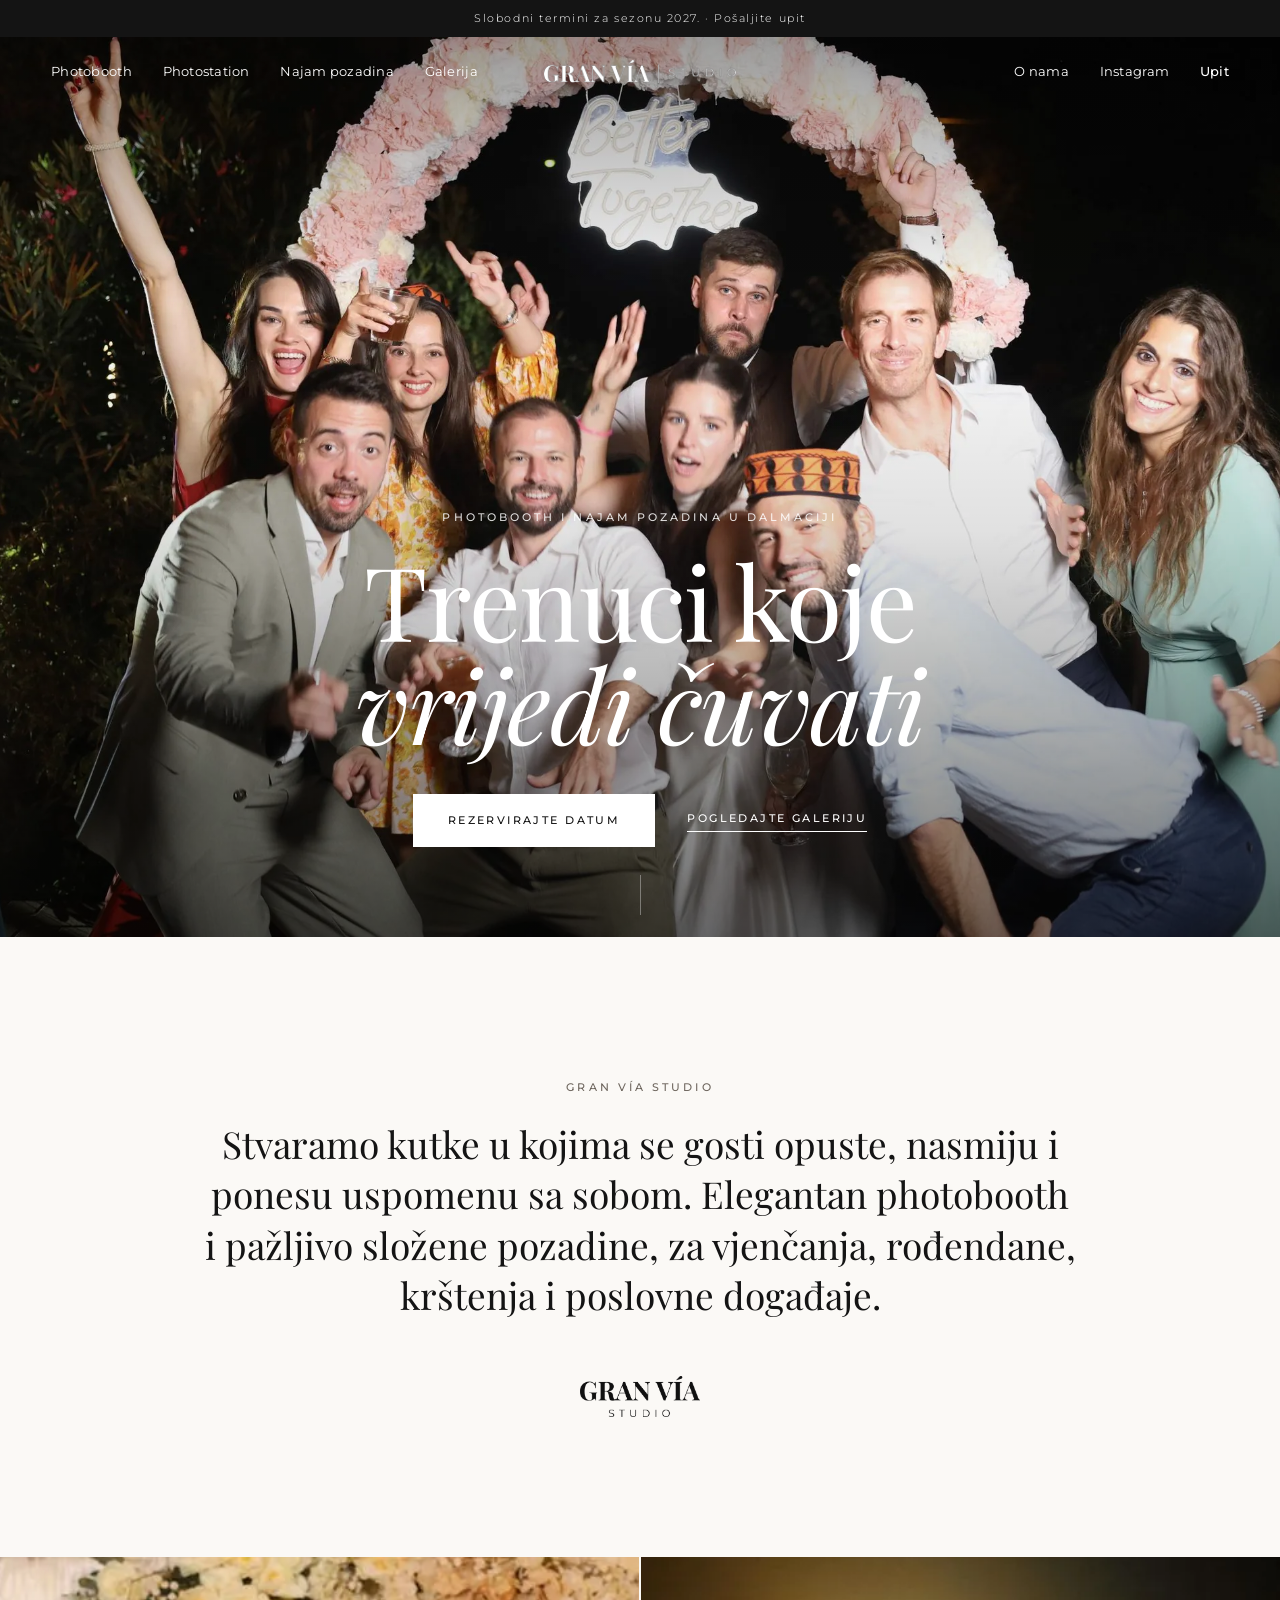
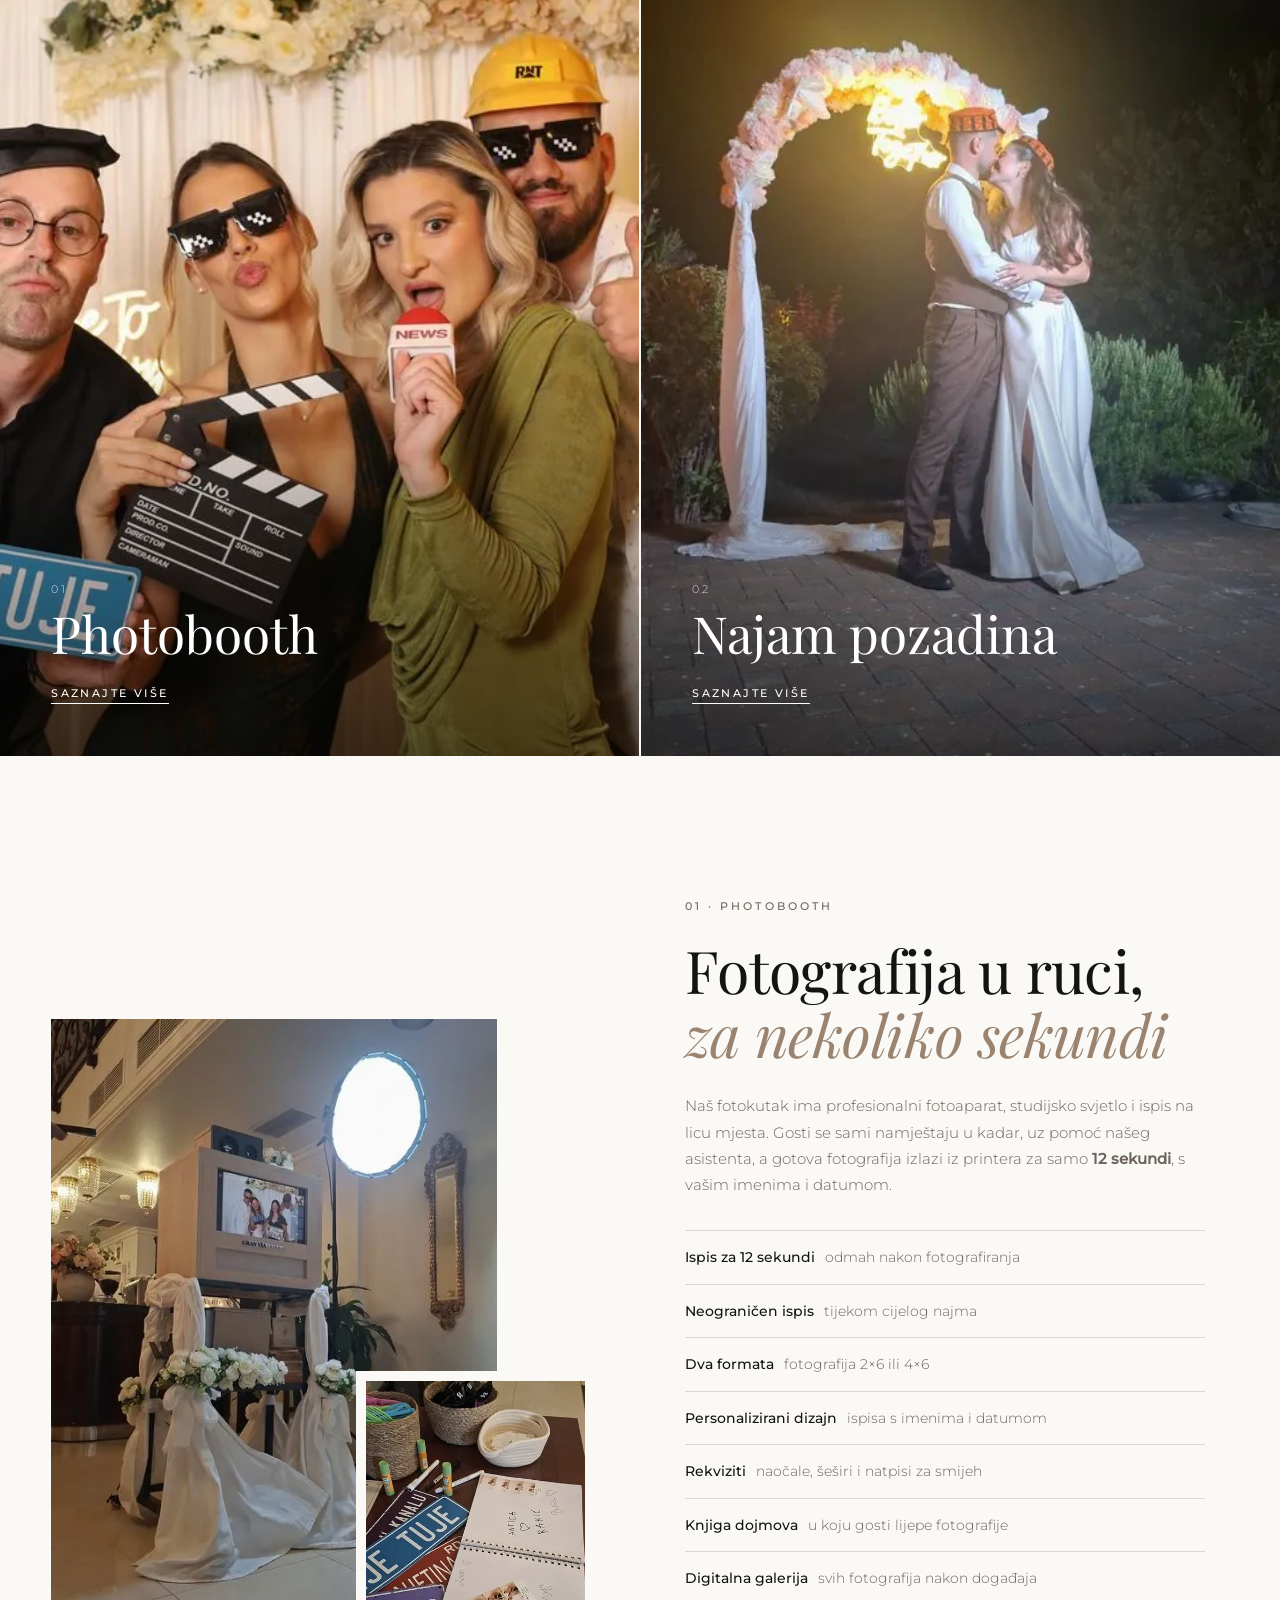
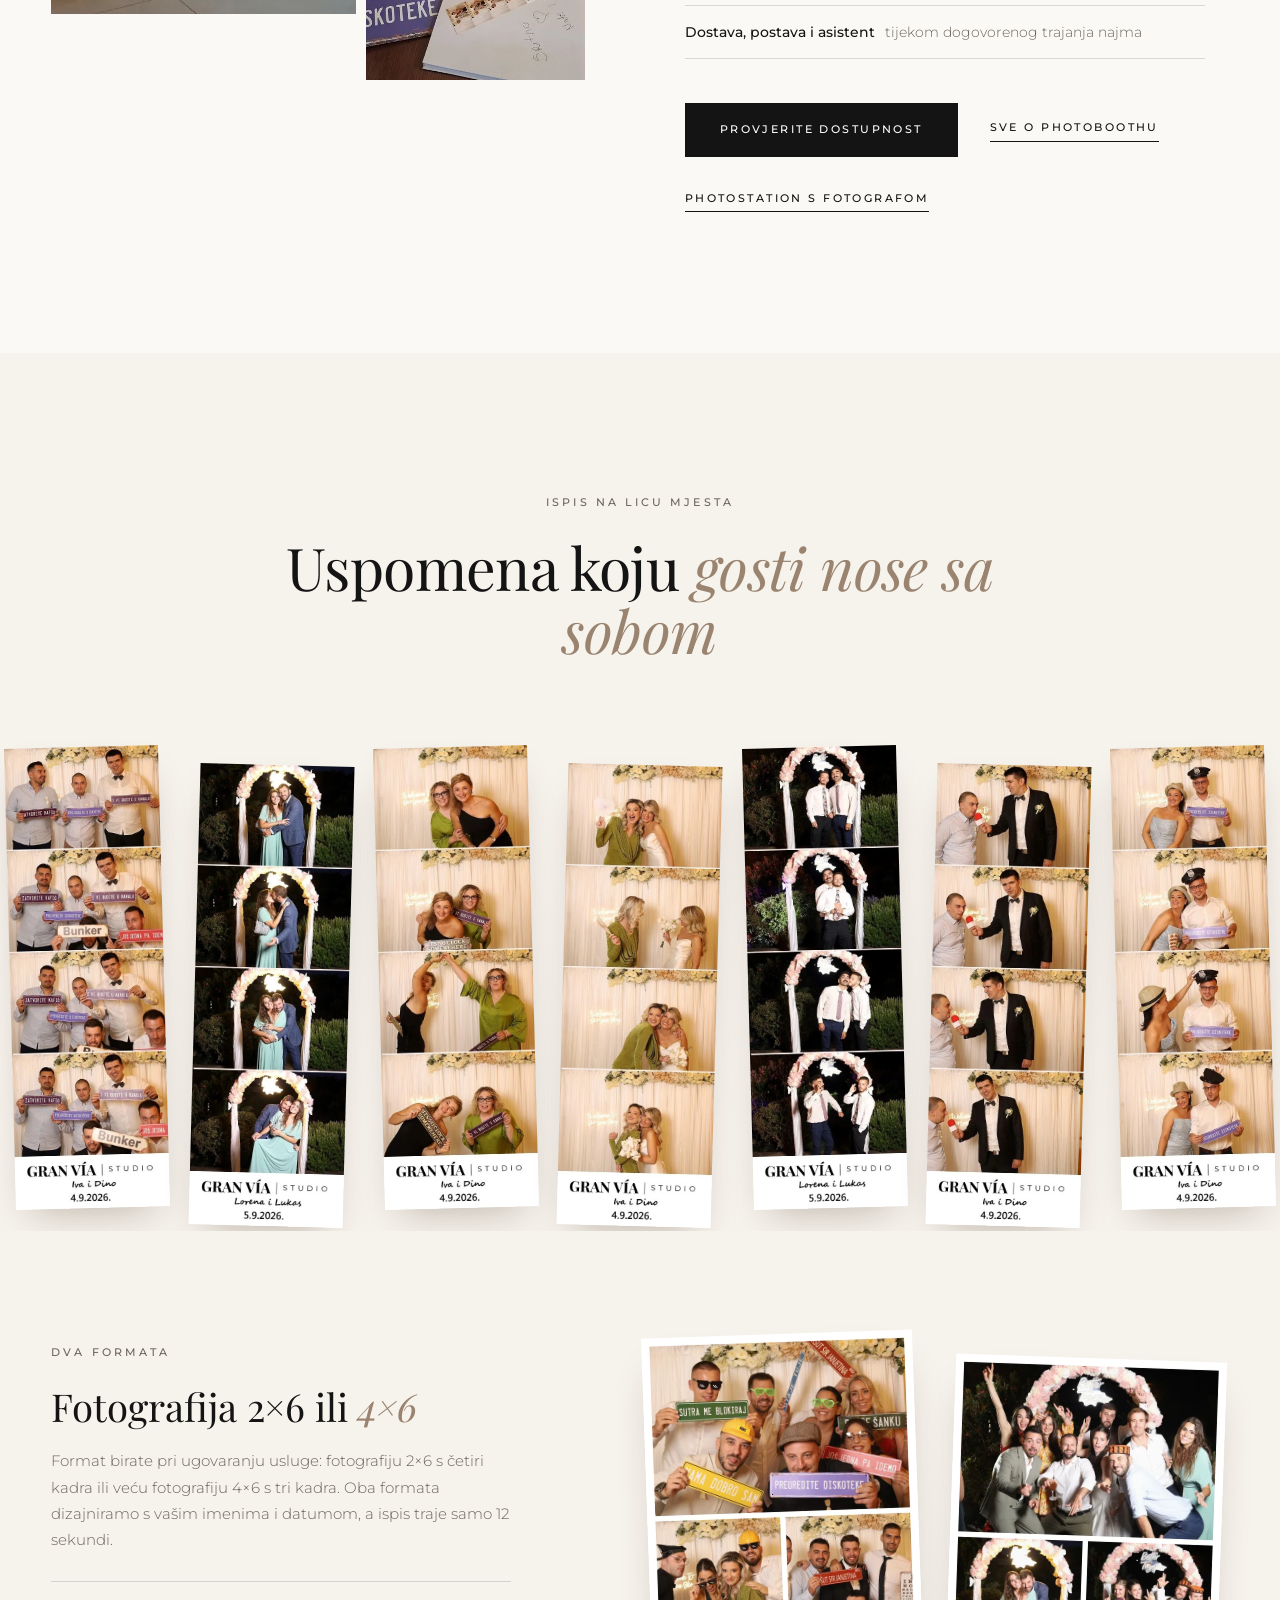
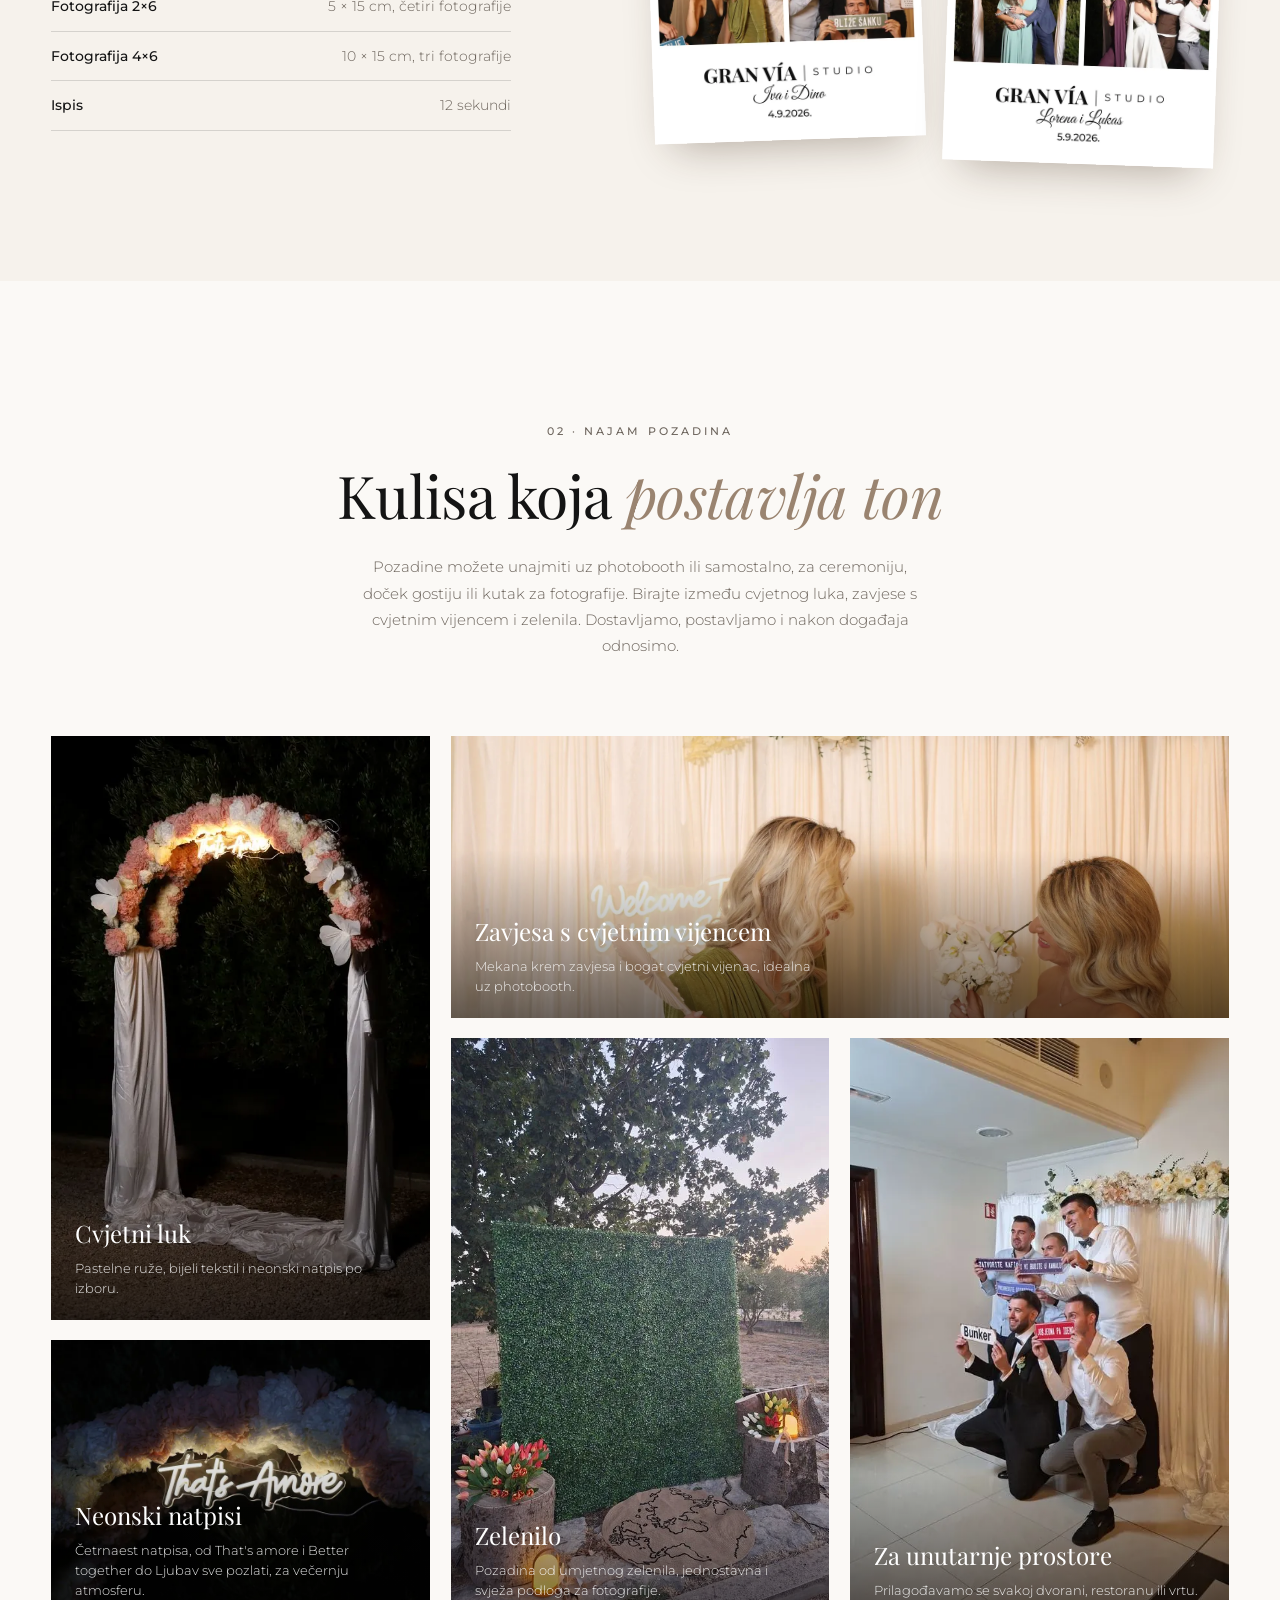
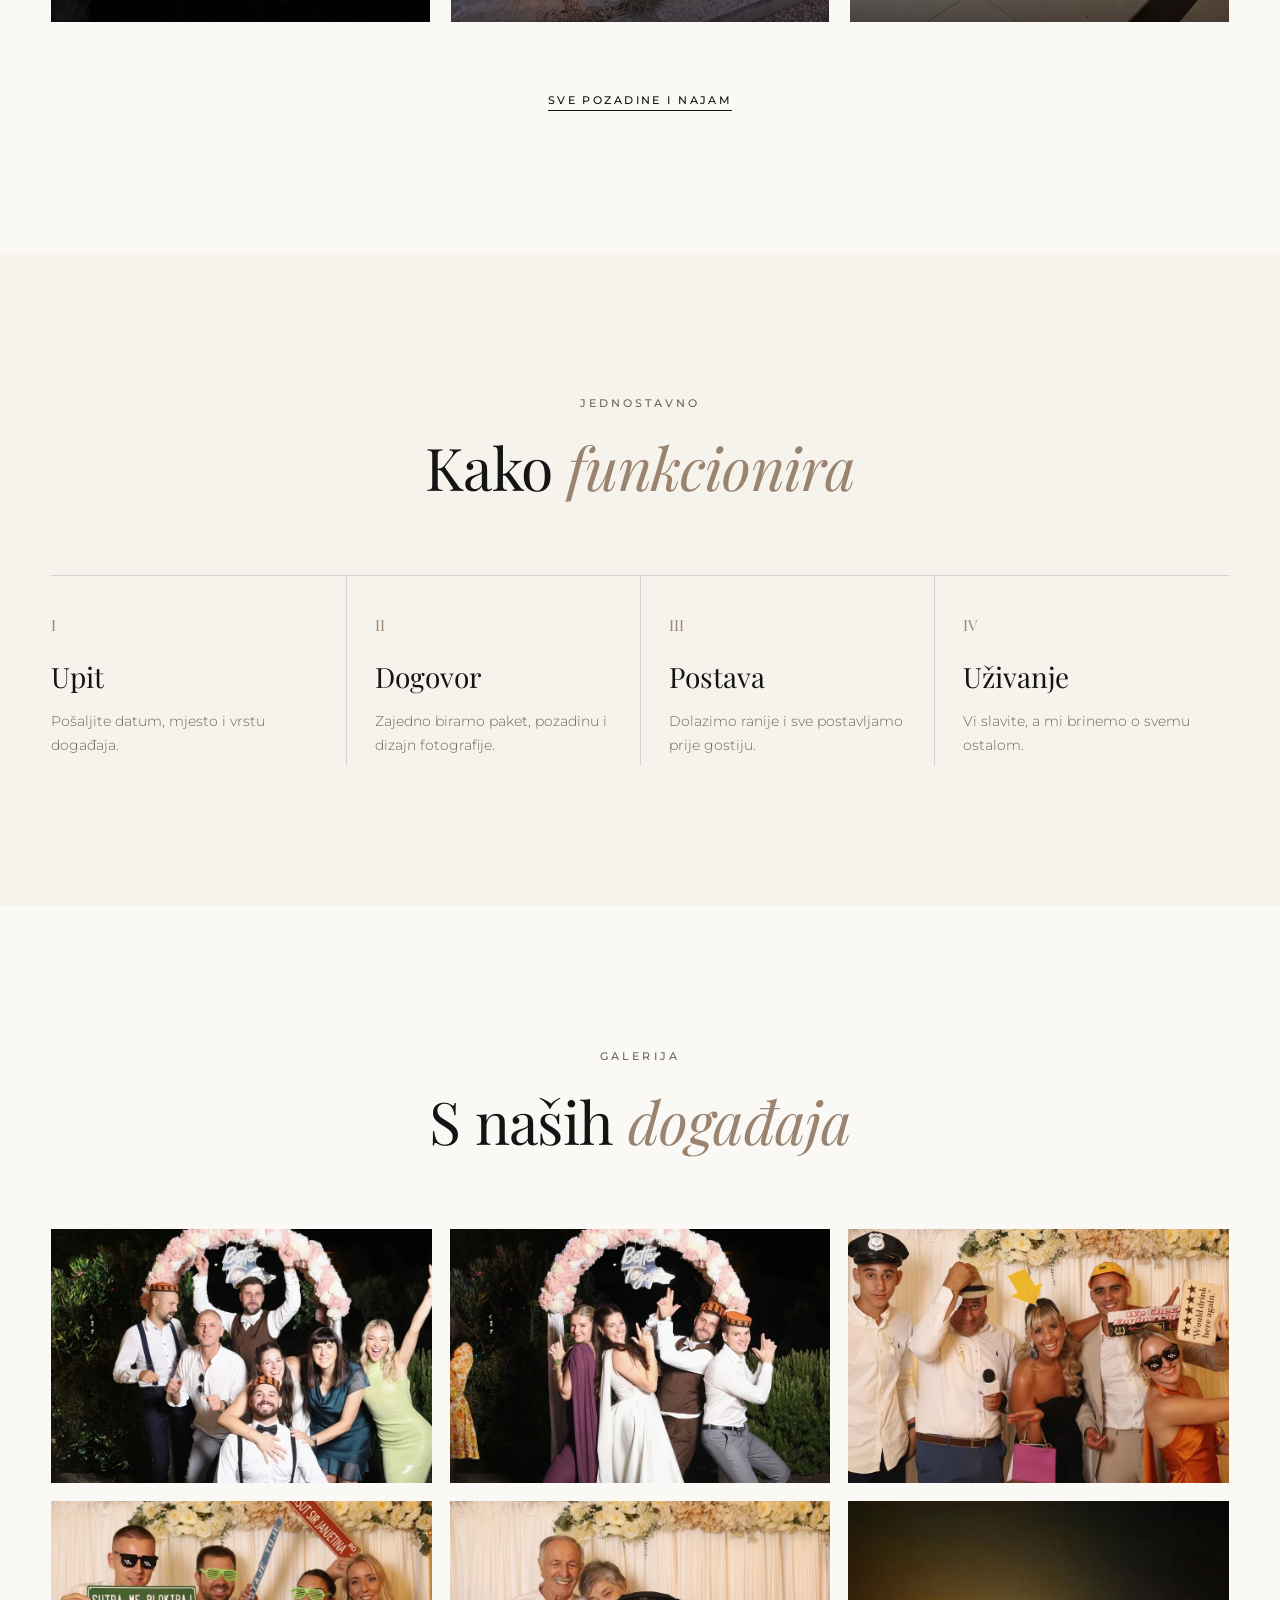
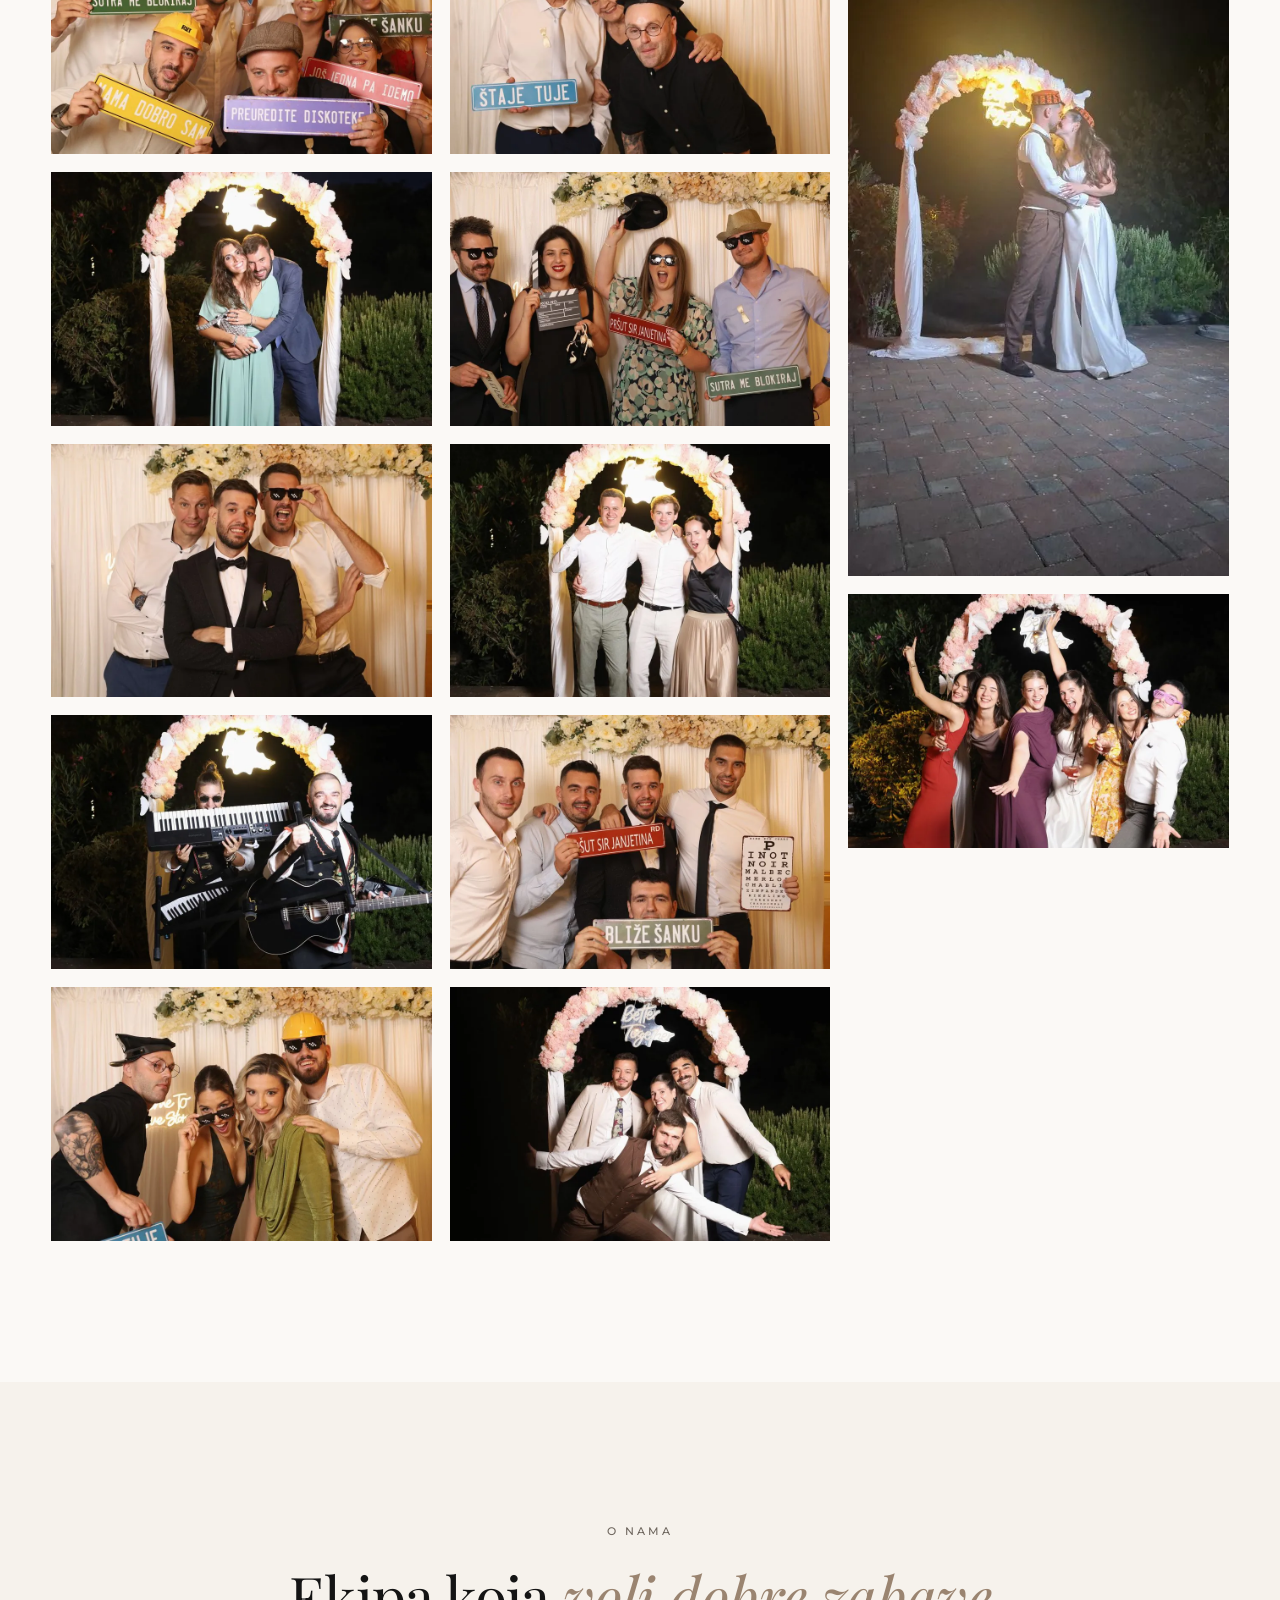
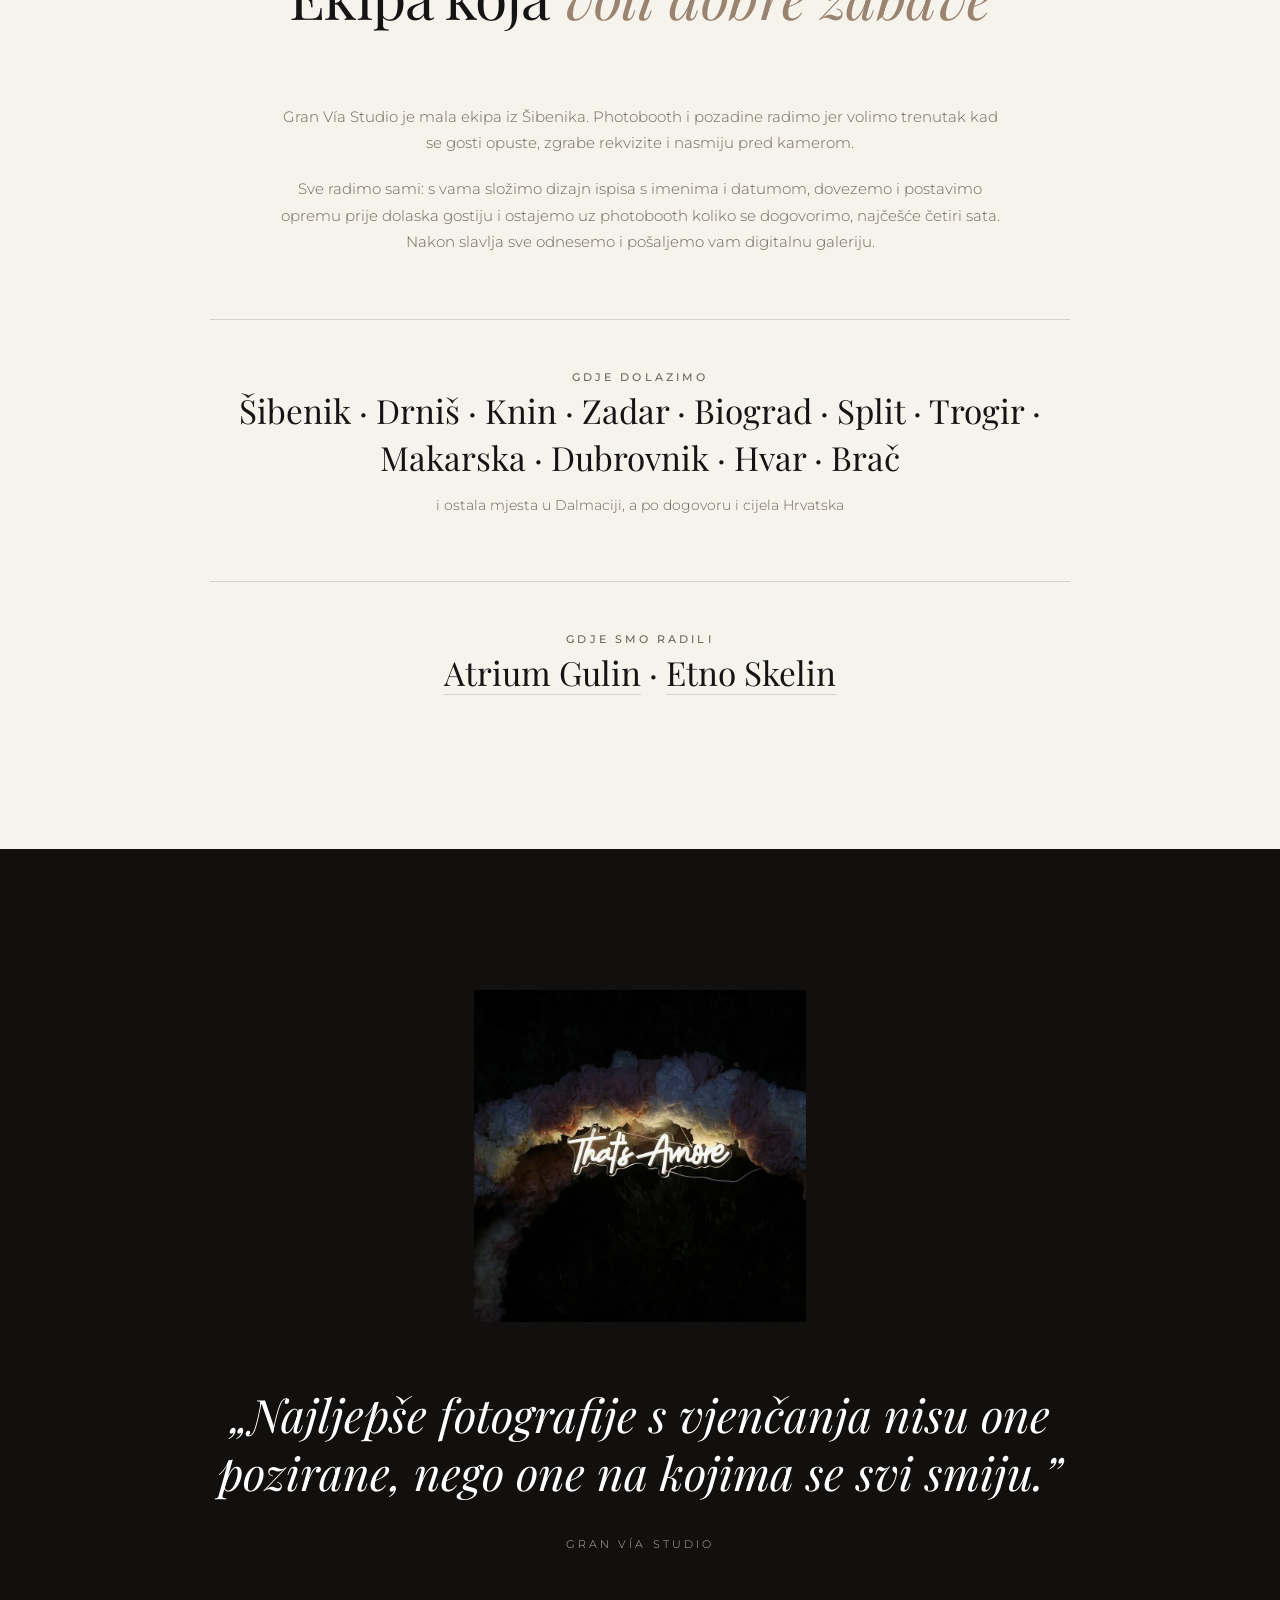
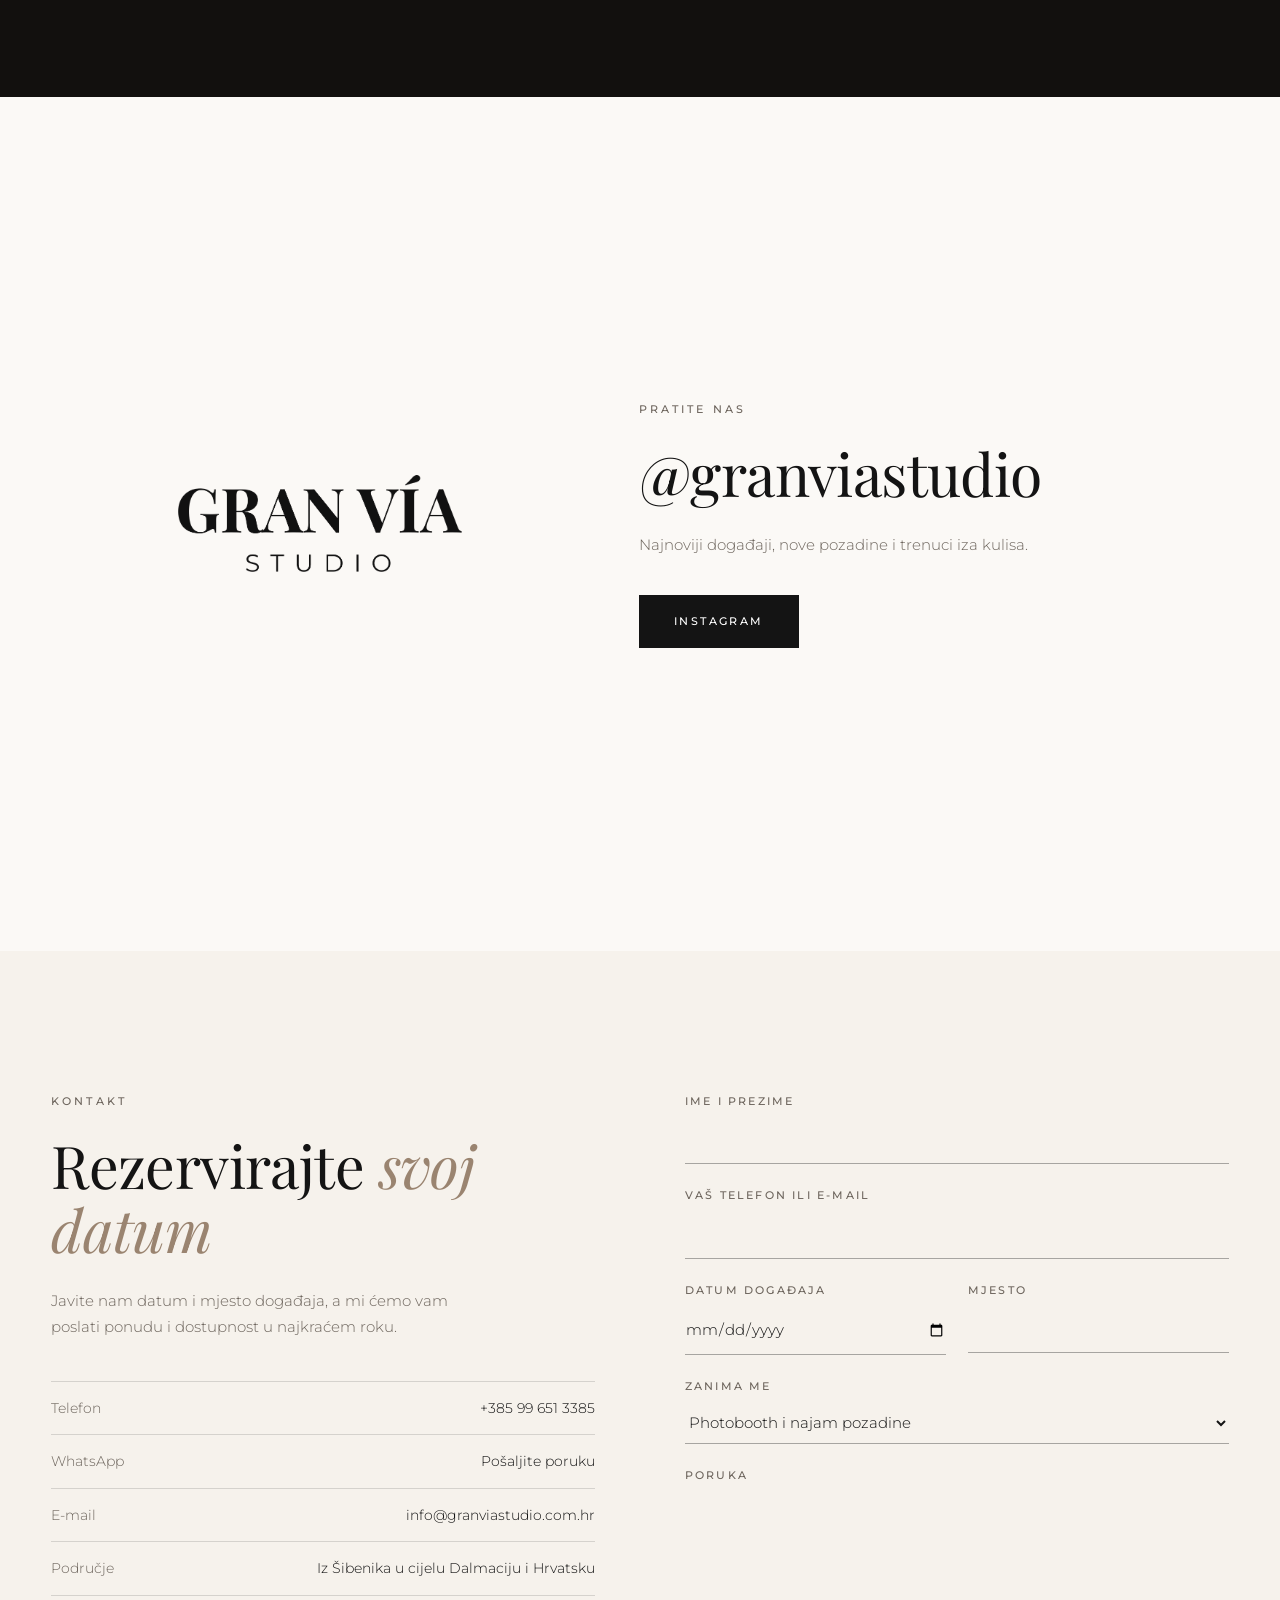
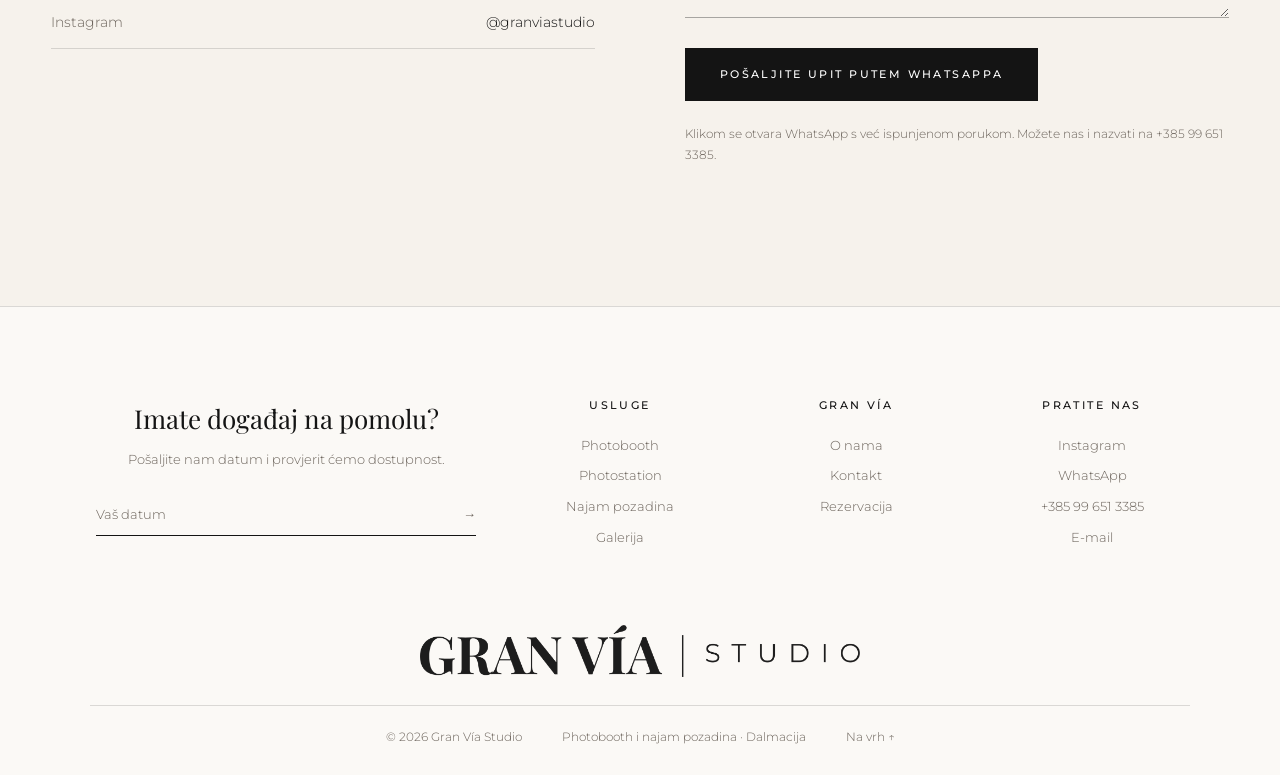
==== commit c130d2a5: "Add contact email Co-Authored-By: Claude Opus 5.5 (1M context) <noreply@anthropic.com> Claude-Sessio" ====
--- a/index.html
+++ b/index.html
@@ -38,6 +38,7 @@
         "logo": "https://granviastudio.com.hr/img/logo-stack.png",
         "image": "https://granviastudio.com.hr/img/hero-luk-ekipa.jpg",
         "telephone": "+385996513385",
+        "email": "info@granviastudio.com.hr",
         "address": { "@type": "PostalAddress", "addressLocality": "Šibenik", "addressRegion": "Šibensko-kninska županija", "addressCountry": "HR" },
         "areaServed": [
           { "@type": "AdministrativeArea", "name": "Dalmacija" },
@@ -334,6 +335,7 @@
         <dl class="contact__list">
           <div><dt>Telefon</dt><dd><a href="tel:+385996513385">+385 99 651 3385</a></dd></div>
           <div><dt>WhatsApp</dt><dd><a href="https://wa.me/385996513385" target="_blank" rel="noopener">Pošaljite poruku</a></dd></div>
+          <div><dt>E-mail</dt><dd><a href="mailto:info@granviastudio.com.hr">info@granviastudio.com.hr</a></dd></div>
           <div><dt>Područje</dt><dd>Iz Šibenika u cijelu Dalmaciju i Hrvatsku</dd></div>
           <div><dt>Instagram</dt><dd><a href="https://www.instagram.com/granviastudio/" target="_blank" rel="noopener">@granviastudio</a></dd></div>
         </dl>
@@ -386,6 +388,7 @@
         <a href="https://www.instagram.com/granviastudio/" target="_blank" rel="noopener">Instagram</a>
         <a href="https://wa.me/385996513385" target="_blank" rel="noopener">WhatsApp</a>
         <a href="tel:+385996513385">+385 99 651 3385</a>
+        <a href="mailto:info@granviastudio.com.hr">E-mail</a>
       </div>
     </div>
     <img src="img/logo-line.png" alt="Gran Vía Studio" class="footer__logo" width="1600" height="187" loading="lazy">
